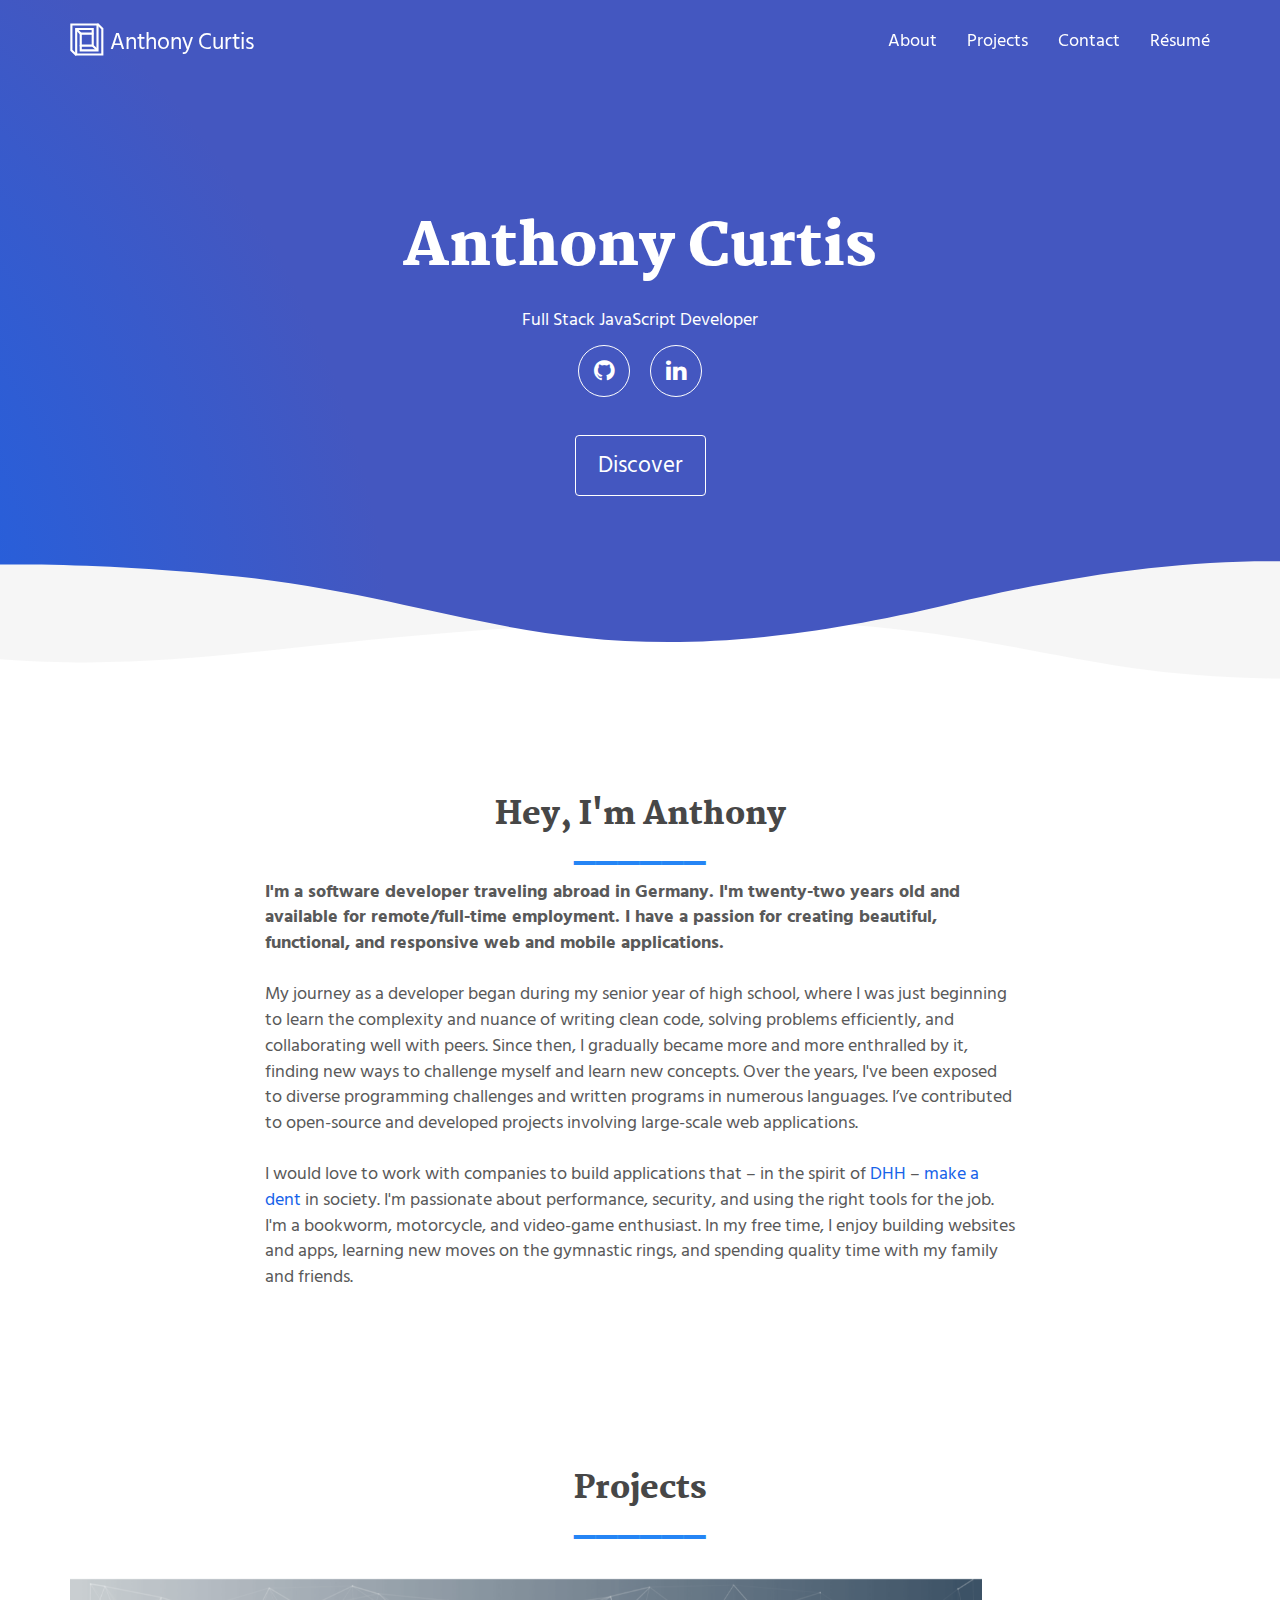
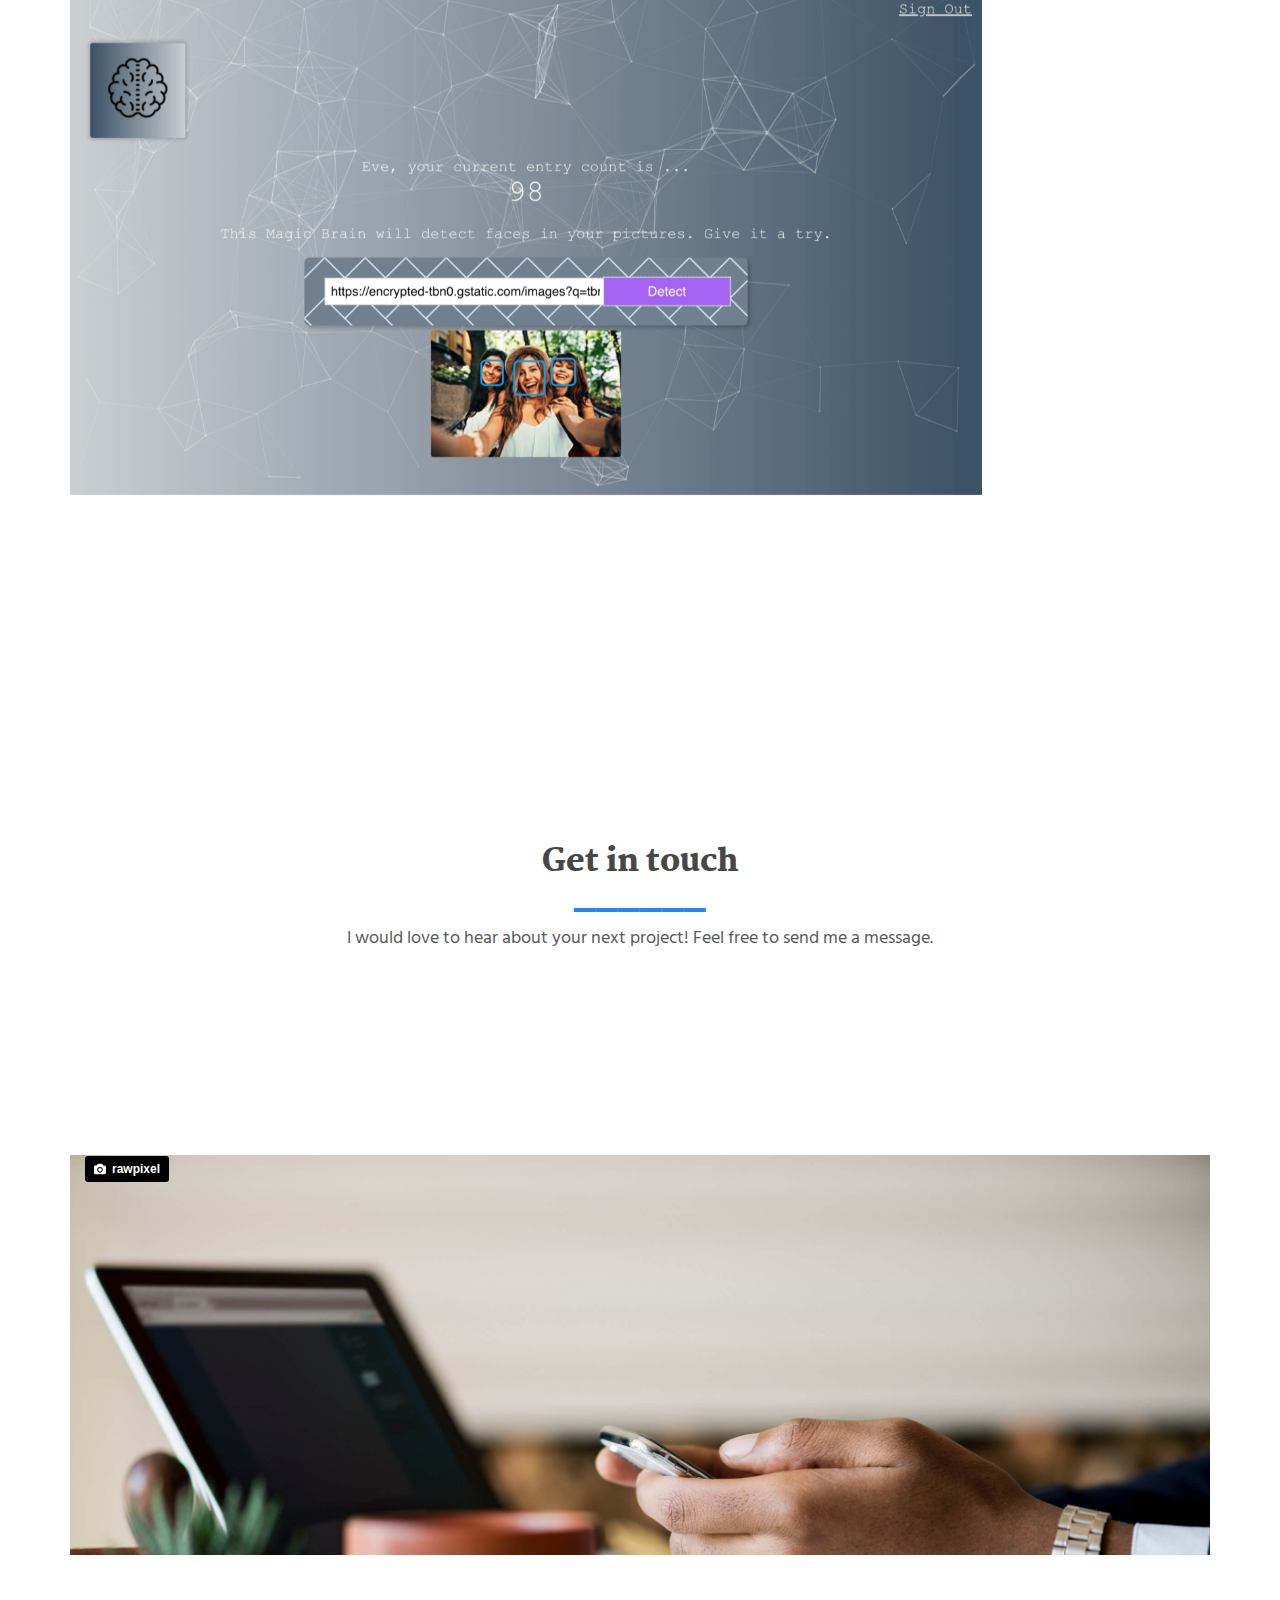
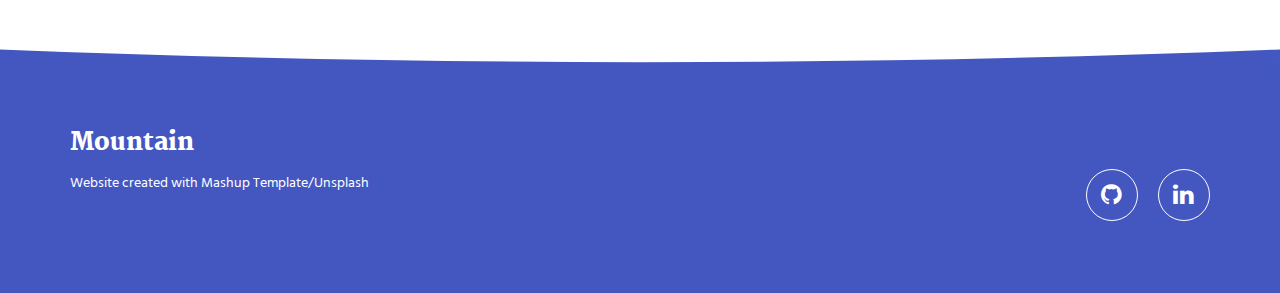
==== index.html @ cf957db0 "feat: Make <a> more accessible" ====
<!DOCTYPE html>
<html lang="en">

<head>
  <meta charset="UTF-8">
  <meta content="IE=edge" http-equiv="X-UA-Compatible">
  <meta content="width=device-width,initial-scale=1" name="viewport">
  <meta name="description" content="Awesome web applications by Anthony Curtis, a Full Stack Javascript Developer based in Los Angeles, California.">
  <meta name="keywords" content="Software,Engineer,Los,Angeles,LA,California, CA,Anthony,Curtis,Node,JavaScript,React,Redux,Full,Stack,Web,Design,App,Developer,Engineering,Designer,Application,Apps,Media,Creative,
	Social,Programming,Programmer,HTML5,CSS3">
  <meta name="author" content="Anthony Curtis">
  <meta name="google" content="notranslate" />

  <!-- Disable tap highlight on IE -->
  <meta name="msapplication-tap-highlight" content="no">
  
  
  <link rel="apple-touch-icon" sizes="180x180" href="./assets/apple-icon-180x180.png">
  <link href="./assets/favicon.ico" rel="icon">
  <title>Anthony Curtis | Full Stack JavaScript Developer</title>
  <link href="./main.css" rel="stylesheet"></head>
  <script src="./smooth-scroll.polyfills.min.js"></script>

<body> <!-- Add your content of header -->
<header>
  <nav class="navbar navbar-default active">
    <div class="container">
      <div class="navbar-header">
        <button type="button" class="navbar-toggle collapsed" data-toggle="collapse" data-target="#navbar-collapse" aria-expanded="false">
          <span class="sr-only">Toggle navigation</span>
          <span class="icon-bar"></span>
          <span class="icon-bar"></span>
          <span class="icon-bar"></span>
        </button>
        <a class="navbar-brand" data-scroll href="#home" title="Navbar icon takes you to the home / beginning of website">
          <img src="./assets/images/mashup-icon.svg" class="navbar-logo-img" alt="">
          Anthony Curtis
        </a>
      </div>

      <div class="collapse navbar-collapse" id="navbar-collapse">
        <ul class="nav navbar-nav navbar-right">
          <li><a data-scroll href="#about" title="This About list-item will take you to the About section">About</a></li>
          <li><a data-scroll href="#projects" title="This Projects list-item will take you to the Projects section">Projects</a></li>
          <li><a data-scroll href="#contact" title="This Contact list-item will take you to the Contact section">Contact</a></li>
          <li><a href="./resume.pdf" download>Résumé</a></li>
        </ul>
      </div> 
    </div>
  </nav>
</header>

<!-- Add your site or app content here -->
  <div class="hero-full-container background-image-container white-text-container" id="home">
    <div class="container">
      <div class="row">
        <div class="col-xs-12">
          <h1>Anthony Curtis</h1>
          <p>Full Stack JavaScript Developer</p>
          <p class="text-center">
            <a href="https://github.com/tonydc1997" target="_blank"
            rel="noreferrer" class="social-round-icon white-round-icon fa-icon"
            style="margin-right: 1.6rem"
            aria-label="Welcome to tonydc1997's github profile">
              <i class="fa fa-github"></i>
            </a>
            <a href="https://www.linkedin.com/in/anthony-curtis-js-developer" target="_blank" rel="noreferrer" class="social-round-icon white-round-icon fa-icon" aria-label="Welcome to Anthony Curtis's linkedIn profile">
              <i class="fa fa-linkedin"></i>
            </a>
          </p>
      
          <br>
          <a data-scroll href="#about" class="btn btn-default btn-lg" title="Discover who this Anthony Curtis guy is suppose to be">Discover</a>
        </div>
      </div>
    </div>
  </div>

  <div class="section-container" id="about">
    <div class="container">
      <div class="row">
        <div class="col-xs-12 col-md-8 col-md-offset-2">
          <div class="text-center">
            <h2 style="margin-top:5rem">Hey, I'm Anthony</h2>
            <p class="text-left"><strong>I'm a software developer traveling abroad in Germany. I'm twenty-two years old and available for remote/full-time employment. I have a passion for creating beautiful, functional, and responsive web and mobile applications.</strong>
            <br>
            <br>
            My journey as a developer began during my senior year of high school, where I was just beginning to learn the complexity and nuance of writing clean code, solving problems efficiently, and collaborating well with peers. Since then, I gradually became more and more enthralled by it, finding new ways to challenge myself and learn new concepts. Over the years, I've been exposed to diverse programming challenges and written programs in numerous languages. I’ve contributed to open-source and developed projects involving large-scale web applications.
            <br>
            <br>
            <!-- I've always been drawn to the overlap between design and development; an infusion of beauty and functionality. 
            <br>
            <br>
             \\ Simplicity is superior. I'm a process and efficiency nerd that loves improving my development workflow with new technologies and tools. I love working with user interfaces and front-end applications, but enjoy full-stack development as well. I strongly support social coding and open-source software. \\ 
             <br>
             <br> -->
            I would love to work with companies to build applications that – in the spirit of <a href="http://david.heinemeierhansson.com/" target="_blank" rel="noreferrer">DHH</a> – <a href="https://signalvnoise.com/posts/3972-reconsider" target="_blank" rel="noreferrer">make a dent</a> in society. I'm passionate about performance, security, and using the right tools for the job. I'm a bookworm, motorcycle, and video-game enthusiast. In my free time, I enjoy building websites and apps, learning new moves on the gymnastic rings, and spending quality time with my family and friends.</p>
          </div>
       </div>
      </div>
    </div>
  </div>

  <div class="section-container" id="projects">
    <div class="container">
      <div class="row">      
        <div class="col-xs-12">
          <div class="text-center">
            <h2 style="margin-top:5rem">Projects</h2>
            <br>
          </div>
          <div id="carousel-example-generic" class="carousel carousel-fade slide" data-ride="carousel">
            <div class="carousel-inner" role="listbox">
              <div class="item active">
                <a href="https://app-smartbrain.herokuapp.com/" target="_blank" rel="noreferrer">
                  <img 
                    class="img-responsive"
                    sizes="(max-width: 1349px) 100vw, 1349px"
                    srcset="
                    ./assets/images/SmartBrain--480w.png 480w,
                    ./assets/images/SmartBrain--761w.png 761w,
                    ./assets/images/SmartBrain--984w.png 984w,
                    ./assets/images/SmartBrain--1173w.png 1173w,
                    ./assets/images/SmartBrain--1349w.png 1349w"
                    src="./assets/images/SmartBrain.png" alt="First slide">
                </a>
                <div class="carousel-caption card-shadow reveal">
                  
                  <h3>SmartBrain App</h3>
                  <a class="left carousel-control" href="#carousel-example-generic" role="button" data-slide="prev">
                    <i class="fa fa-chevron-left" aria-hidden="true"></i>
                    <span class="sr-only">Previous</span>
                  </a>
                  <a class="right carousel-control" href="#carousel-example-generic" role="button" data-slide="next">
                    <i class="fa fa-chevron-right" aria-hidden="true"></i>
                    <span class="sr-only">Next</span>
                  </a>
                  <p>
                    Responsive full-stack React app featuring Clarifai's machine-learning API to detect faces within an image. It incorporates an encrypted Postgres database on a RESTful express server, along with a Redis database and JSON Web Tokens (JWT) for session management and caching; allowing users, among other things, to create and customize their profiles to their whim. Finally, AWS Lambda is utilized to cater to the UI/UX with a ranking system for each image submitted.
                  </p>
                  <a href="https://app-smartbrain.herokuapp.com/" target="_blank" rel="noreferrer" class="btn btn-primary" title="Discover SmartBrain">
                    Discover
                  </a>
                </div>
              </div>

              <div class="item">
                <a href="https://tonydc1997.github.io/RoboFriends/" target="_blank" rel="noreferrer">
                  <img class="img-responsive" src="./assets/images/Robofriends.png" alt="First slide">
                </a>
                <div class="carousel-caption card-shadow reveal">

                  <h3>RoboFriends App</h3>
                    <a class="left carousel-control" href="#carousel-example-generic" role="button" data-slide="prev">
                      <i class="fa fa-chevron-left" aria-hidden="true"></i>
                      <span class="sr-only">Previous</span>
                    </a>
                    <a class="right carousel-control" href="#carousel-example-generic" role="button" data-slide="next">
                      <i class="fa fa-chevron-right" aria-hidden="true"></i>
                      <span class="sr-only">Next</span>
                    </a>
                  <p>
                    A snappy Progressive Web App (PWA) featuring an active-search function (similar to Facebook's) that filters through the list of robofriends according to the name that you type. Redux allows for potential scalability and CircleCI is utilized to streamline the Continuous Integration/Continous Delivery (CI/CD) process only when the app passes all of its tests. 
                  </p>
                  <a href="https://tonydc1997.github.io/RoboFriends/" target="_blank" rel="noreferrer" class="btn btn-primary" title="Discover RoboFriends">
                    Discover
                  </a>
                </div>
              </div>

              <div class="item">
                <a href="https://zero-to-mastery.github.io/resources/" target="_blank" rel="noreferrer">
                  <img class="img-responsive" src="./assets/images/Zero to Mastery | Resources.png" alt="First slide">
                </a>
                <div class="carousel-caption card-shadow reveal">

                  <h3>Resources | Open-Source</h3>
                    <a class="left carousel-control" href="#carousel-example-generic" role="button" data-slide="prev">
                      <i class="fa fa-chevron-left" aria-hidden="true"></i>
                      <span class="sr-only">Previous</span>
                    </a>
                    <a class="right carousel-control" href="#carousel-example-generic" role="button" data-slide="next">
                      <i class="fa fa-chevron-right" aria-hidden="true"></i>
                      <span class="sr-only">Next</span>
                    </a>
                  <p>
                    Zero to Mastery | Resources is an open-source repository containing some excellent resources for developers from all walks of life, catering to all levels of experience. I've contributed several resources to the following sections: Javascript, Web Development, Web Design, and General Resources. I've also made sure that the appropriate links for all the sections are routed properly, styles made consistent with overall theme and color palette, and improved UI/UX by augmenting user-interactive elements to be more responsive.
                  </p>
                  <a href="https://zero-to-mastery.github.io/resources/" target="_blank" rel="noreferrer" class="btn btn-primary" title="Discover Zero to Mastery | Resources">
                    Discover
                  </a>
                </div>
              </div>

            </div>  
          </div>
        </div>
      </div>  
    </div>
  </div>

  <div class="section-container contact-container" id="contact">
    <div class="container">
      <div class="row">
        <div class="col-xs-12 col-md-12">
          <div class="section-container-spacer">
            <h2 class="text-center" style="margin-top: 5rem">Get in touch</h2>
            <p class="text-center">I would love to hear about your next project! Feel free to send me a message.</p>
          </div>
          <div class="card-container">
            <div class="card card-shadow col-xs-10 col-xs-offset-1 col-md-8 col-md-offset-2 reveal">
              <form action="mailto:tonydc1997@gmail.com" method="post" enctype="text/plain" class="reveal-content">
                <div class="row">
                  <div class="col-md-7">
                    <div class="form-group">
                      <input type="email" aria-label="Email" class="form-control" id="email" placeholder="Email">
                    </div>
                    <div class="form-group">
                      <input type="text" aria-label="Subject" class="form-control" id="subject" placeholder="Subject">
                    </div>
                    <div class="form-group">
                      <textarea class="form-control" rows="3" aria-label="Message" placeholder="Enter your message"></textarea>
                    </div>
                    <button type="submit" class="btn btn-primary">
                      Send message
                    </button>
                  </div>
                  <div class="col-md-5">
                    <ul class="list-unstyled address-container">
                      <li style="color: #595959">
                        <span class="fa-icon">
                          <i class="fa fa-phone" aria-hidden="true"></i>
                        </span>
                        <a href="tel:+49 171 9388192">
                          +49 171 9388192
                        </a>
                      </li>
                      <li>
                        <span class="fa-icon">
                          <i class="fa fa-envelope" aria-hidden="true"></i>
                        </span>
                        <a href="mailto:tonydc1997@gmail.com">
                          tonydc1997@gmail.com
                        </a> 
                      </li>
                    </ul>
                  </div>
                </div>
              </form>
            </div>
            <div class="card-image col-xs-12" style="background-image: url('./assets/images/contact-01.jpg')">
              <!-- Credit badge for rawpixel -->
              <a style="background-color:black;color:white;text-decoration:none;padding:4px 6px;font-family:-apple-system, BlinkMacSystemFont, &quot;San Francisco&quot;, &quot;Helvetica Neue&quot;, Helvetica, Ubuntu, Roboto, Noto, &quot;Segoe UI&quot;, Arial, sans-serif;font-size:12px;font-weight:bold;line-height:1.2;display:inline-block;border-radius:3px" href="https://unsplash.com/@rawpixel?utm_medium=referral&amp;utm_campaign=photographer-credit&amp;utm_content=creditBadge" target="_blank" rel="noopener noreferrer" title="Download free do whatever you want high-resolution photos from rawpixel"><span style="display:inline-block;padding:2px 3px"><svg xmlns="http://www.w3.org/2000/svg" style="height:12px;width:auto;position:relative;vertical-align:middle;top:-1px;fill:white" viewBox="0 0 32 32"><title>unsplash-logo</title><path d="M20.8 18.1c0 2.7-2.2 4.8-4.8 4.8s-4.8-2.1-4.8-4.8c0-2.7 2.2-4.8 4.8-4.8 2.7.1 4.8 2.2 4.8 4.8zm11.2-7.4v14.9c0 2.3-1.9 4.3-4.3 4.3h-23.4c-2.4 0-4.3-1.9-4.3-4.3v-15c0-2.3 1.9-4.3 4.3-4.3h3.7l.8-2.3c.4-1.1 1.7-2 2.9-2h8.6c1.2 0 2.5.9 2.9 2l.8 2.4h3.7c2.4 0 4.3 1.9 4.3 4.3zm-8.6 7.5c0-4.1-3.3-7.5-7.5-7.5-4.1 0-7.5 3.4-7.5 7.5s3.3 7.5 7.5 7.5c4.2-.1 7.5-3.4 7.5-7.5z"></path></svg></span><span style="display:inline-block;padding:2px 3px">rawpixel</span></a>
            </div>
          </div>
        </div>  
      </div>
    </div>
  </div>

<script>
  document.addEventListener("DOMContentLoaded", function (event) {
    navbarFixedTopAnimation();
  });
</script>

<footer class="footer-container white-text-container">
  <div class="container">
    <div class="row">

     
      <div class="col-xs-12">
        <h3>Mountain</h3>

        <div class="row">
          <div class="col-xs-12 col-sm-7">
            <p><small>Website created with <a href="http://www.mashup-template.com/" target="_blank" rel="noreferrer" title="Create website with free html template">Mashup Template</a>/<a href="https://www.unsplash.com/" target="_blank" rel="noreferrer" title="Beautiful Free Images">Unsplash</a></small>
            </p>
          </div>
          <div class="col-xs-12 col-sm-5">
            <p class="text-right">
              <a href="https://github.com/tonydc1997" target="_blank" rel="noreferrer" class="social-round-icon white-round-icon fa-icon"
              style="margin-right: 1.6rem"
              aria-label="Welcome to tonydc1997's github profile">
                <i class="fa fa-github"></i>
              </a>
              <a href="https://www.linkedin.com/in/anthony-curtis-js-developer" target="_blank" rel="noreferrer" class="social-round-icon white-round-icon fa-icon" aria-label="Welcome to Anthony Curtis's linkedIn profile">
                <i class="fa fa-linkedin"></i>
              </a>
            </p>
          </div>
        </div>
        
        
      </div>
    </div>
  </div>
</footer>

<script>
  document.addEventListener("DOMContentLoaded", function (event) {
    navActivePage();
    scrollRevelation('.reveal');
  });
</script>
<script>
	var scroll = new SmoothScroll('[data-scroll]', {
    speed: 800,
    speedAsDuration: false,
    easing: 'easeInOutQuad',
  });
</script>

<!-- Google Analytics: change UA-XXXXX-X to be your site's ID 

<script>
  (function (i, s, o, g, r, a, m) {
    i['GoogleAnalyticsObject'] = r; i[r] = i[r] || function () {
      (i[r].q = i[r].q || []).push(arguments)
    }, i[r].l = 1 * new Date(); a = s.createElement(o),
      m = s.getElementsByTagName(o)[0]; a.async = 1; a.src = g; m.parentNode.insertBefore(a, m)
  })(window, document, 'script', '//www.google-analytics.com/analytics.js', 'ga');
  ga('create', 'UA-XXXXX-X', 'auto');
  ga('send', 'pageview');
</script>

--> <script type="text/javascript" src="./main.js"></script></body>

</html>
---- main.css ----
@import url(https://fonts.googleapis.com/css?family=Hind+Siliguri:300,600|Martel:400,900);
@import url(https://maxcdn.bootstrapcdn.com/font-awesome/4.7.0/css/font-awesome.min.css);

hr,
img {
    border: 0
}

body,
figure {
    margin: 0
}

.btn,
.img-thumbnail {
    -webkit-transition: all .2s ease-in-out;
    -o-transition: all .2s ease-in-out
}

.btn-group>.btn-group,
.btn-toolbar .btn,
.btn-toolbar .btn-group,
.btn-toolbar .input-group,
.col-xs-1,
.col-xs-10,
.col-xs-11,
.col-xs-12,
.col-xs-2,
.col-xs-3,
.col-xs-4,
.col-xs-5,
.col-xs-6,
.col-xs-7,
.col-xs-8,
.col-xs-9,
.dropdown-menu {
    float: left
}

.img-responsive,
.img-thumbnail,
.table,
label {
    max-width: 100%
}

.navbar-fixed-bottom .navbar-collapse,
.navbar-fixed-top .navbar-collapse,
.pre-scrollable {
    max-height: 340px
}

.form-control-feedback,
.zoom-overlay,
a.btn.disabled,
fieldset[disabled] a.btn {
    pointer-events: none
}

html {
    font-family: sans-serif;
    -ms-text-size-adjust: 100%;
    -webkit-text-size-adjust: 100%
}

article,
aside,
details,
figcaption,
figure,
footer,
header,
hgroup,
main,
menu,
nav,
section,
summary {
    display: block
}

audio,
canvas,
progress,
video {
    display: inline-block;
    vertical-align: baseline
}

audio:not([controls]) {
    display: none;
    height: 0
}

[hidden],
template {
    display: none
}

a {
    background-color: transparent
}

a:active,
a:hover {
    outline: 0
}

b,
optgroup,
strong {
    font-weight: 700
}

dfn {
    font-style: italic
}

h1 {
    margin: .67em 0
}

mark {
    background: #ff0;
    color: #000
}

sub,
sup {
    font-size: 75%;
    line-height: 0;
    position: relative;
    vertical-align: baseline
}

sup {
    top: -.5em
}

sub {
    bottom: -.25em
}

img {
    vertical-align: middle
}

svg:not(:root) {
    overflow: hidden
}

hr {
    box-sizing: content-box;
    height: 0
}

pre,
textarea {
    overflow: auto
}

code,
kbd,
pre,
samp {
    font-size: 1em
}

button,
input,
optgroup,
select,
textarea {
    color: inherit;
    font: inherit;
    margin: 0
}

button {
    overflow: visible
}

button,
select {
    text-transform: none
}

button,
html input[type=button],
input[type=reset],
input[type=submit] {
    -webkit-appearance: button;
    cursor: pointer
}

button[disabled],
html input[disabled] {
    cursor: default
}

button::-moz-focus-inner,
input::-moz-focus-inner {
    border: 0;
    padding: 0
}

input[type=checkbox],
input[type=radio] {
    box-sizing: border-box;
    padding: 0
}

input[type=number]::-webkit-inner-spin-button,
input[type=number]::-webkit-outer-spin-button {
    height: auto
}

input[type=search]::-webkit-search-cancel-button,
input[type=search]::-webkit-search-decoration {
    -webkit-appearance: none
}

table {
    border-collapse: collapse;
    border-spacing: 0
}

td,
th {
    padding: 0
}

@media print {

    blockquote,
    img,
    pre,
    tr {
        page-break-inside: avoid
    }

    *,
    :after,
    :before {
        background: 0 0 !important;
        color: #000 !important;
        box-shadow: none !important;
        text-shadow: none !important
    }

    a,
    a:visited {
        text-decoration: underline
    }

    a[href]:after {
        content: " ("attr(href) ")"
    }

    abbr[title]:after {
        content: " ("attr(title) ")"
    }

    a[href^="#"]:after,
    a[href^="javascript:"]:after {
        content: ""
    }

    blockquote,
    pre {
        border: 1px solid #999
    }

    thead {
        display: table-header-group
    }

    img {
        max-width: 100% !important
    }

    h2,
    h3,
    p {
        orphans: 3;
        widows: 3
    }

    h2,
    h3 {
        page-break-after: avoid
    }

    .navbar {
        display: none
    }

    .btn>.caret,
    .dropup>.btn>.caret {
        border-top-color: #000 !important
    }

    .label {
        border: 1px solid #000
    }

    .table {
        border-collapse: collapse !important
    }

    .table td,
    .table th {
        background-color: #fff !important
    }

    .table-bordered td,
    .table-bordered th {
        border: 1px solid #ddd !important
    }
}

.btn,
.btn-danger.active,
.btn-danger:active,
.btn-default.active,
.btn-default:active,
.btn-info.active,
.btn-info:active,
.btn-primary.active,
.btn-primary:active,
.btn-warning.active,
.btn-warning:active,
.btn.active,
.btn:active,
.dropdown-menu>.disabled>a:focus,
.dropdown-menu>.disabled>a:hover,
.form-control,
.navbar-toggle,
.open>.btn-danger.dropdown-toggle,
.open>.btn-default.dropdown-toggle,
.open>.btn-info.dropdown-toggle,
.open>.btn-primary.dropdown-toggle,
.open>.btn-warning.dropdown-toggle {
    background-image: none
}

.img-thumbnail,
body {
    background-color: #fff
}

*,
:after,
:before {
    -webkit-box-sizing: border-box;
    -moz-box-sizing: border-box;
    box-sizing: border-box
}

html {
    font-size: 10px;
    -webkit-tap-highlight-color: transparent
}

body {
    font-family: Hind Siliguri, Helvetica, Arial, sans-serif;
    font-size: 18px;
    line-height: 1.42857;
    color: #838383
}

button,
input,
select,
textarea {
    font-family: inherit;
    font-size: inherit;
    line-height: inherit
}

a {
    color: #1763e9;
    text-decoration: none
}

a:focus,
a:hover {
    color: #1045a4;
    text-decoration: underline
}

a:focus {
    outline: -webkit-focus-ring-color auto 5px;
    outline-offset: -2px
}

.img-responsive {
    display: block;
    height: auto
}

.img-rounded {
    border-radius: 4px
}

.img-thumbnail {
    padding: 4px;
    line-height: 1.42857;
    border: 1px solid #ddd;
    border-radius: 2px;
    transition: all .2s ease-in-out;
    display: inline-block;
    height: auto
}

.img-circle {
    border-radius: 50%
}

hr {
    margin-top: 25px;
    margin-bottom: 25px;
    border-top: 1px solid #eee
}

.sr-only {
    position: absolute;
    width: 1px;
    height: 1px;
    margin: -1px;
    padding: 0;
    overflow: hidden;
    clip: rect(0, 0, 0, 0);
    border: 0
}

.sr-only-focusable:active,
.sr-only-focusable:focus {
    position: static;
    width: auto;
    height: auto;
    margin: 0;
    overflow: visible;
    clip: auto
}

[role=button] {
    cursor: pointer
}

.h1,
.h2,
.h3,
.h4,
.h5,
.h6,
h1,
h2,
h3,
h4,
h5,
h6 {
    font-family: Martel, Times New Roman, Times, serif;
    font-weight: 900;
    line-height: 1.1;
    color: #474747;
}

.h1 .small,
.h1 small,
.h2 .small,
.h2 small,
.h3 .small,
.h3 small,
.h4 .small,
.h4 small,
.h5 .small,
.h5 small,
.h6 .small,
.h6 small,
h1 .small,
h1 small,
h2 .small,
h2 small,
h3 .small,
h3 small,
h4 .small,
h4 small,
h5 .small,
h5 small,
h6 .small,
h6 small {
    font-weight: 400;
    line-height: 1;
    color: #777
}

.h1,
.h2,
.h3,
h1,
h2,
h3 {
    margin-top: 25px;
    margin-bottom: 12.5px
}

.h1 .small,
.h1 small,
.h2 .small,
.h2 small,
.h3 .small,
.h3 small,
h1 .small,
h1 small,
h2 .small,
h2 small,
h3 .small,
h3 small {
    font-size: 65%
}

.h4,
.h5,
.h6,
h4,
h5,
h6 {
    margin-top: 12.5px;
    margin-bottom: 12.5px
}

.h4 .small,
.h4 small,
.h5 .small,
.h5 small,
.h6 .small,
.h6 small,
h4 .small,
h4 small,
h5 .small,
h5 small,
h6 .small,
h6 small {
    font-size: 75%
}

.h1,
h1 {
    font-size: 59px
}

.h2,
h2 {
    font-size: 31px
}

.h3,
h3 {
    font-size: 24px
}

.h4,
.h5,
h4,
h5 {
    font-size: 18px
}

.h6,
h6 {
    font-size: 16px
}

p {
    margin: 0 0 12.5px;
    color: #595959
}

.lead {
    margin-bottom: 25px;
    font-size: 20px;
    font-weight: 300;
    line-height: 1.4
}

dt,
kbd kbd {
    font-weight: 700
}

@media (min-width:768px) {
    .lead {
        font-size: 27px
    }
}

.small,
small {
    font-size: 77%
}

.mark,
mark {
    background-color: #fcf8e3;
    padding: .2em
}

.text-left {
    text-align: left
}

.text-right {
    text-align: right
}

.text-center {
    text-align: center
}

.text-justify {
    text-align: justify
}

.text-nowrap {
    white-space: nowrap
}

.text-lowercase {
    text-transform: lowercase
}

.initialism,
.text-uppercase {
    text-transform: uppercase
}

.text-capitalize {
    text-transform: capitalize
}

.text-muted {
    color: #777
}

.text-primary {
    color: #1763e9
}

a.text-primary:focus,
a.text-primary:hover {
    color: #124fbb
}

.text-success {
    color: #fff
}

a.text-success:focus,
a.text-success:hover {
    color: #e6e6e6
}

.text-info {
    color: #31708f
}

a.text-info:focus,
a.text-info:hover {
    color: #245269
}

.text-warning {
    color: #8a6d3b
}

a.text-warning:focus,
a.text-warning:hover {
    color: #66512c
}

.text-danger {
    color: #fff
}

a.text-danger:focus,
a.text-danger:hover {
    color: #e6e6e6
}

.bg-primary {
    color: #fff;
    background-color: #1763e9
}

a.bg-primary:focus,
a.bg-primary:hover {
    background-color: #124fbb
}

.bg-success {
    background-color: #08005f
}

a.bg-success:focus,
a.bg-success:hover {
    background-color: #04002c
}

.bg-info {
    background-color: #d9edf7
}

a.bg-info:focus,
a.bg-info:hover {
    background-color: #afd9ee
}

.bg-warning {
    background-color: #fcf8e3
}

a.bg-warning:focus,
a.bg-warning:hover {
    background-color: #f7ecb5
}

.bg-danger {
    background-color: #ca044b
}

a.bg-danger:focus,
a.bg-danger:hover {
    background-color: #980338
}

pre code,
table {
    background-color: transparent
}

.page-header {
    padding-bottom: 11.5px;
    margin: 50px 0 25px;
    border-bottom: 1px solid #eee
}

dl,
ol,
ul {
    margin-top: 0
}

blockquote ol:last-child,
blockquote p:last-child,
blockquote ul:last-child,
ol ol,
ol ul,
ul ol,
ul ul {
    margin-bottom: 0
}

address,
dl {
    margin-bottom: 25px
}

ol,
ul {
    margin-bottom: 12.5px
}

.list-inline,
.list-unstyled {
    padding-left: 0;
    list-style: none
}

.list-inline {
    margin-left: -5px
}

.list-inline>li {
    display: inline-block;
    padding-left: 5px;
    padding-right: 5px
}

dd,
dt {
    line-height: 1.42857
}

dd {
    margin-left: 0
}

.dl-horizontal dd:after,
.dl-horizontal dd:before {
    content: " ";
    display: table
}

.dl-horizontal dd:after {
    clear: both
}

@media (min-width:768px) {
    .dl-horizontal dt {
        float: left;
        width: 160px;
        clear: left;
        text-align: right;
        overflow: hidden;
        text-overflow: ellipsis;
        white-space: nowrap
    }

    .dl-horizontal dd {
        margin-left: 180px
    }

    .container {
        width: 750px
    }
}

.btn-group-vertical>.btn-group:after,
.clearfix:after,
.container-fluid:after,
.container:after,
.dropdown-menu>li>a,
.form-horizontal .form-group:after,
.nav:after,
.navbar-collapse:after,
.navbar-header:after,
.navbar:after,
.row:after {
    clear: both
}

abbr[data-original-title],
abbr[title] {
    cursor: help;
    border-bottom: 1px dotted #777
}

.initialism {
    font-size: 90%
}

blockquote {
    padding: 12.5px 25px;
    margin: 0 0 25px;
    font-size: 22.5px;
    border-left: 5px solid #eee
}

blockquote .small,
blockquote footer,
blockquote small {
    display: block;
    font-size: 80%;
    line-height: 1.42857;
    color: #777
}

legend,
pre {
    color: #333
}

blockquote .small:before,
blockquote footer:before,
blockquote small:before {
    content: "\2014 \A0"
}

.blockquote-reverse,
blockquote.pull-right {
    padding-right: 15px;
    padding-left: 0;
    border-right: 5px solid #eee;
    border-left: 0;
    text-align: right
}

.blockquote-reverse .small:before,
.blockquote-reverse footer:before,
.blockquote-reverse small:before,
blockquote.pull-right .small:before,
blockquote.pull-right footer:before,
blockquote.pull-right small:before {
    content: ""
}

.blockquote-reverse .small:after,
.blockquote-reverse footer:after,
.blockquote-reverse small:after,
blockquote.pull-right .small:after,
blockquote.pull-right footer:after,
blockquote.pull-right small:after {
    content: "\A0 \2014"
}

address {
    font-style: normal;
    line-height: 1.42857
}

code,
kbd,
pre,
samp {
    font-family: Menlo, Monaco, Consolas, Courier New, monospace
}

code {
    color: #c7254e;
    background-color: #f9f2f4
}

code,
kbd {
    padding: 2px 4px;
    font-size: 90%;
    border-radius: 2px
}

kbd {
    color: #fff;
    background-color: #333;
    box-shadow: inset 0 -1px 0 rgba(0, 0, 0, .25)
}

kbd kbd {
    padding: 0;
    font-size: 100%;
    box-shadow: none
}

pre {
    display: block;
    padding: 12px;
    margin: 0 0 12.5px;
    font-size: 17px;
    line-height: 1.42857;
    word-break: break-all;
    word-wrap: break-word;
    background-color: #f5f5f5;
    border: 1px solid #ccc;
    border-radius: 2px
}

.container-fluid:after,
.container-fluid:before,
.container:after,
.container:before,
.row:after,
.row:before {
    display: table;
    content: " "
}

.container,
.container-fluid {
    margin-right: auto;
    margin-left: auto
}

pre code {
    padding: 0;
    font-size: inherit;
    color: inherit;
    white-space: pre-wrap;
    border-radius: 0
}

.container,
.container-fluid {
    padding-left: 15px;
    padding-right: 15px
}

.pre-scrollable {
    overflow-y: scroll
}

@media (min-width:992px) {
    .container {
        width: 970px
    }
}

@media (min-width:1200px) {
    .container {
        width: 1170px
    }
}

.row {
    margin-left: -15px;
    margin-right: -15px
}

.col-lg-1,
.col-lg-10,
.col-lg-11,
.col-lg-12,
.col-lg-2,
.col-lg-3,
.col-lg-4,
.col-lg-5,
.col-lg-6,
.col-lg-7,
.col-lg-8,
.col-lg-9,
.col-md-1,
.col-md-10,
.col-md-11,
.col-md-12,
.col-md-2,
.col-md-3,
.col-md-4,
.col-md-5,
.col-md-6,
.col-md-7,
.col-md-8,
.col-md-9,
.col-sm-1,
.col-sm-10,
.col-sm-11,
.col-sm-12,
.col-sm-2,
.col-sm-3,
.col-sm-4,
.col-sm-5,
.col-sm-6,
.col-sm-7,
.col-sm-8,
.col-sm-9,
.col-xs-1,
.col-xs-10,
.col-xs-11,
.col-xs-12,
.col-xs-2,
.col-xs-3,
.col-xs-4,
.col-xs-5,
.col-xs-6,
.col-xs-7,
.col-xs-8,
.col-xs-9 {
    position: relative;
    min-height: 1px;
    padding-left: 15px;
    padding-right: 15px
}

.col-xs-1 {
    width: 8.33333%
}

.col-xs-2 {
    width: 16.66667%
}

.col-xs-3 {
    width: 25%
}

.col-xs-4 {
    width: 33.33333%
}

.col-xs-5 {
    width: 41.66667%
}

.col-xs-6 {
    width: 50%
}

.col-xs-7 {
    width: 58.33333%
}

.col-xs-8 {
    width: 66.66667%
}

.col-xs-9 {
    width: 75%
}

.col-xs-10 {
    width: 83.33333%
}

.col-xs-11 {
    width: 91.66667%
}

.col-xs-12 {
    width: 100%
}

.col-xs-pull-0 {
    right: auto
}

.col-xs-pull-1 {
    right: 8.33333%
}

.col-xs-pull-2 {
    right: 16.66667%
}

.col-xs-pull-3 {
    right: 25%
}

.col-xs-pull-4 {
    right: 33.33333%
}

.col-xs-pull-5 {
    right: 41.66667%
}

.col-xs-pull-6 {
    right: 50%
}

.col-xs-pull-7 {
    right: 58.33333%
}

.col-xs-pull-8 {
    right: 66.66667%
}

.col-xs-pull-9 {
    right: 75%
}

.col-xs-pull-10 {
    right: 83.33333%
}

.col-xs-pull-11 {
    right: 91.66667%
}

.col-xs-pull-12 {
    right: 100%
}

.col-xs-push-0 {
    left: auto
}

.col-xs-push-1 {
    left: 8.33333%
}

.col-xs-push-2 {
    left: 16.66667%
}

.col-xs-push-3 {
    left: 25%
}

.col-xs-push-4 {
    left: 33.33333%
}

.col-xs-push-5 {
    left: 41.66667%
}

.col-xs-push-6 {
    left: 50%
}

.col-xs-push-7 {
    left: 58.33333%
}

.col-xs-push-8 {
    left: 66.66667%
}

.col-xs-push-9 {
    left: 75%
}

.col-xs-push-10 {
    left: 83.33333%
}

.col-xs-push-11 {
    left: 91.66667%
}

.col-xs-push-12 {
    left: 100%
}

.col-xs-offset-0 {
    margin-left: 0
}

.col-xs-offset-1 {
    margin-left: 8.33333%
}

.col-xs-offset-2 {
    margin-left: 16.66667%
}

.col-xs-offset-3 {
    margin-left: 25%
}

.col-xs-offset-4 {
    margin-left: 33.33333%
}

.col-xs-offset-5 {
    margin-left: 41.66667%
}

.col-xs-offset-6 {
    margin-left: 50%
}

.col-xs-offset-7 {
    margin-left: 58.33333%
}

.col-xs-offset-8 {
    margin-left: 66.66667%
}

.col-xs-offset-9 {
    margin-left: 75%
}

.col-xs-offset-10 {
    margin-left: 83.33333%
}

.col-xs-offset-11 {
    margin-left: 91.66667%
}

.col-xs-offset-12 {
    margin-left: 100%
}

@media (min-width:768px) {

    .col-sm-1,
    .col-sm-10,
    .col-sm-11,
    .col-sm-12,
    .col-sm-2,
    .col-sm-3,
    .col-sm-4,
    .col-sm-5,
    .col-sm-6,
    .col-sm-7,
    .col-sm-8,
    .col-sm-9 {
        float: left
    }

    .col-sm-1 {
        width: 8.33333%
    }

    .col-sm-2 {
        width: 16.66667%
    }

    .col-sm-3 {
        width: 25%
    }

    .col-sm-4 {
        width: 33.33333%
    }

    .col-sm-5 {
        width: 41.66667%
    }

    .col-sm-6 {
        width: 50%
    }

    .col-sm-7 {
        width: 58.33333%
    }

    .col-sm-8 {
        width: 66.66667%
    }

    .col-sm-9 {
        width: 75%
    }

    .col-sm-10 {
        width: 83.33333%
    }

    .col-sm-11 {
        width: 91.66667%
    }

    .col-sm-12 {
        width: 100%
    }

    .col-sm-pull-0 {
        right: auto
    }

    .col-sm-pull-1 {
        right: 8.33333%
    }

    .col-sm-pull-2 {
        right: 16.66667%
    }

    .col-sm-pull-3 {
        right: 25%
    }

    .col-sm-pull-4 {
        right: 33.33333%
    }

    .col-sm-pull-5 {
        right: 41.66667%
    }

    .col-sm-pull-6 {
        right: 50%
    }

    .col-sm-pull-7 {
        right: 58.33333%
    }

    .col-sm-pull-8 {
        right: 66.66667%
    }

    .col-sm-pull-9 {
        right: 75%
    }

    .col-sm-pull-10 {
        right: 83.33333%
    }

    .col-sm-pull-11 {
        right: 91.66667%
    }

    .col-sm-pull-12 {
        right: 100%
    }

    .col-sm-push-0 {
        left: auto
    }

    .col-sm-push-1 {
        left: 8.33333%
    }

    .col-sm-push-2 {
        left: 16.66667%
    }

    .col-sm-push-3 {
        left: 25%
    }

    .col-sm-push-4 {
        left: 33.33333%
    }

    .col-sm-push-5 {
        left: 41.66667%
    }

    .col-sm-push-6 {
        left: 50%
    }

    .col-sm-push-7 {
        left: 58.33333%
    }

    .col-sm-push-8 {
        left: 66.66667%
    }

    .col-sm-push-9 {
        left: 75%
    }

    .col-sm-push-10 {
        left: 83.33333%
    }

    .col-sm-push-11 {
        left: 91.66667%
    }

    .col-sm-push-12 {
        left: 100%
    }

    .col-sm-offset-0 {
        margin-left: 0
    }

    .col-sm-offset-1 {
        margin-left: 8.33333%
    }

    .col-sm-offset-2 {
        margin-left: 16.66667%
    }

    .col-sm-offset-3 {
        margin-left: 25%
    }

    .col-sm-offset-4 {
        margin-left: 33.33333%
    }

    .col-sm-offset-5 {
        margin-left: 41.66667%
    }

    .col-sm-offset-6 {
        margin-left: 50%
    }

    .col-sm-offset-7 {
        margin-left: 58.33333%
    }

    .col-sm-offset-8 {
        margin-left: 66.66667%
    }

    .col-sm-offset-9 {
        margin-left: 75%
    }

    .col-sm-offset-10 {
        margin-left: 83.33333%
    }

    .col-sm-offset-11 {
        margin-left: 91.66667%
    }

    .col-sm-offset-12 {
        margin-left: 100%
    }
}

@media (min-width:992px) {

    .col-md-1,
    .col-md-10,
    .col-md-11,
    .col-md-12,
    .col-md-2,
    .col-md-3,
    .col-md-4,
    .col-md-5,
    .col-md-6,
    .col-md-7,
    .col-md-8,
    .col-md-9 {
        float: left
    }

    .col-md-1 {
        width: 8.33333%
    }

    .col-md-2 {
        width: 16.66667%
    }

    .col-md-3 {
        width: 25%
    }

    .col-md-4 {
        width: 33.33333%
    }

    .col-md-5 {
        width: 41.66667%
    }

    .col-md-6 {
        width: 50%
    }

    .col-md-7 {
        width: 58.33333%
    }

    .col-md-8 {
        width: 66.66667%
    }

    .col-md-9 {
        width: 75%
    }

    .col-md-10 {
        width: 83.33333%
    }

    .col-md-11 {
        width: 91.66667%
    }

    .col-md-12 {
        width: 100%
    }

    .col-md-pull-0 {
        right: auto
    }

    .col-md-pull-1 {
        right: 8.33333%
    }

    .col-md-pull-2 {
        right: 16.66667%
    }

    .col-md-pull-3 {
        right: 25%
    }

    .col-md-pull-4 {
        right: 33.33333%
    }

    .col-md-pull-5 {
        right: 41.66667%
    }

    .col-md-pull-6 {
        right: 50%
    }

    .col-md-pull-7 {
        right: 58.33333%
    }

    .col-md-pull-8 {
        right: 66.66667%
    }

    .col-md-pull-9 {
        right: 75%
    }

    .col-md-pull-10 {
        right: 83.33333%
    }

    .col-md-pull-11 {
        right: 91.66667%
    }

    .col-md-pull-12 {
        right: 100%
    }

    .col-md-push-0 {
        left: auto
    }

    .col-md-push-1 {
        left: 8.33333%
    }

    .col-md-push-2 {
        left: 16.66667%
    }

    .col-md-push-3 {
        left: 25%
    }

    .col-md-push-4 {
        left: 33.33333%
    }

    .col-md-push-5 {
        left: 41.66667%
    }

    .col-md-push-6 {
        left: 50%
    }

    .col-md-push-7 {
        left: 58.33333%
    }

    .col-md-push-8 {
        left: 66.66667%
    }

    .col-md-push-9 {
        left: 75%
    }

    .col-md-push-10 {
        left: 83.33333%
    }

    .col-md-push-11 {
        left: 91.66667%
    }

    .col-md-push-12 {
        left: 100%
    }

    .col-md-offset-0 {
        margin-left: 0
    }

    .col-md-offset-1 {
        margin-left: 8.33333%
    }

    .col-md-offset-2 {
        margin-left: 16.66667%
    }

    .col-md-offset-3 {
        margin-left: 25%
    }

    .col-md-offset-4 {
        margin-left: 33.33333%
    }

    .col-md-offset-5 {
        margin-left: 41.66667%
    }

    .col-md-offset-6 {
        margin-left: 50%
    }

    .col-md-offset-7 {
        margin-left: 58.33333%
    }

    .col-md-offset-8 {
        margin-left: 66.66667%
    }

    .col-md-offset-9 {
        margin-left: 75%
    }

    .col-md-offset-10 {
        margin-left: 83.33333%
    }

    .col-md-offset-11 {
        margin-left: 91.66667%
    }

    .col-md-offset-12 {
        margin-left: 100%
    }
}

@media (min-width:1200px) {

    .col-lg-1,
    .col-lg-10,
    .col-lg-11,
    .col-lg-12,
    .col-lg-2,
    .col-lg-3,
    .col-lg-4,
    .col-lg-5,
    .col-lg-6,
    .col-lg-7,
    .col-lg-8,
    .col-lg-9 {
        float: left
    }

    .col-lg-1 {
        width: 8.33333%
    }

    .col-lg-2 {
        width: 16.66667%
    }

    .col-lg-3 {
        width: 25%
    }

    .col-lg-4 {
        width: 33.33333%
    }

    .col-lg-5 {
        width: 41.66667%
    }

    .col-lg-6 {
        width: 50%
    }

    .col-lg-7 {
        width: 58.33333%
    }

    .col-lg-8 {
        width: 66.66667%
    }

    .col-lg-9 {
        width: 75%
    }

    .col-lg-10 {
        width: 83.33333%
    }

    .col-lg-11 {
        width: 91.66667%
    }

    .col-lg-12 {
        width: 100%
    }

    .col-lg-pull-0 {
        right: auto
    }

    .col-lg-pull-1 {
        right: 8.33333%
    }

    .col-lg-pull-2 {
        right: 16.66667%
    }

    .col-lg-pull-3 {
        right: 25%
    }

    .col-lg-pull-4 {
        right: 33.33333%
    }

    .col-lg-pull-5 {
        right: 41.66667%
    }

    .col-lg-pull-6 {
        right: 50%
    }

    .col-lg-pull-7 {
        right: 58.33333%
    }

    .col-lg-pull-8 {
        right: 66.66667%
    }

    .col-lg-pull-9 {
        right: 75%
    }

    .col-lg-pull-10 {
        right: 83.33333%
    }

    .col-lg-pull-11 {
        right: 91.66667%
    }

    .col-lg-pull-12 {
        right: 100%
    }

    .col-lg-push-0 {
        left: auto
    }

    .col-lg-push-1 {
        left: 8.33333%
    }

    .col-lg-push-2 {
        left: 16.66667%
    }

    .col-lg-push-3 {
        left: 25%
    }

    .col-lg-push-4 {
        left: 33.33333%
    }

    .col-lg-push-5 {
        left: 41.66667%
    }

    .col-lg-push-6 {
        left: 50%
    }

    .col-lg-push-7 {
        left: 58.33333%
    }

    .col-lg-push-8 {
        left: 66.66667%
    }

    .col-lg-push-9 {
        left: 75%
    }

    .col-lg-push-10 {
        left: 83.33333%
    }

    .col-lg-push-11 {
        left: 91.66667%
    }

    .col-lg-push-12 {
        left: 100%
    }

    .col-lg-offset-0 {
        margin-left: 0
    }

    .col-lg-offset-1 {
        margin-left: 8.33333%
    }

    .col-lg-offset-2 {
        margin-left: 16.66667%
    }

    .col-lg-offset-3 {
        margin-left: 25%
    }

    .col-lg-offset-4 {
        margin-left: 33.33333%
    }

    .col-lg-offset-5 {
        margin-left: 41.66667%
    }

    .col-lg-offset-6 {
        margin-left: 50%
    }

    .col-lg-offset-7 {
        margin-left: 58.33333%
    }

    .col-lg-offset-8 {
        margin-left: 66.66667%
    }

    .col-lg-offset-9 {
        margin-left: 75%
    }

    .col-lg-offset-10 {
        margin-left: 83.33333%
    }

    .col-lg-offset-11 {
        margin-left: 91.66667%
    }

    .col-lg-offset-12 {
        margin-left: 100%
    }
}

caption {
    padding-top: 8px;
    padding-bottom: 8px;
    color: #777
}

caption,
th {
    text-align: left
}

.table {
    width: 100%;
    margin-bottom: 25px
}

.table>tbody>tr>td,
.table>tbody>tr>th,
.table>tfoot>tr>td,
.table>tfoot>tr>th,
.table>thead>tr>td,
.table>thead>tr>th {
    padding: 8px;
    line-height: 1.42857;
    vertical-align: top;
    border-top: 1px solid #ddd
}

.table>thead>tr>th {
    vertical-align: bottom;
    border-bottom: 2px solid #ddd
}

.table>caption+thead>tr:first-child>td,
.table>caption+thead>tr:first-child>th,
.table>colgroup+thead>tr:first-child>td,
.table>colgroup+thead>tr:first-child>th,
.table>thead:first-child>tr:first-child>td,
.table>thead:first-child>tr:first-child>th {
    border-top: 0
}

.table>tbody+tbody {
    border-top: 2px solid #ddd
}

.table .table {
    background-color: #fff
}

.table-condensed>tbody>tr>td,
.table-condensed>tbody>tr>th,
.table-condensed>tfoot>tr>td,
.table-condensed>tfoot>tr>th,
.table-condensed>thead>tr>td,
.table-condensed>thead>tr>th {
    padding: 5px
}

.table-bordered,
.table-bordered>tbody>tr>td,
.table-bordered>tbody>tr>th,
.table-bordered>tfoot>tr>td,
.table-bordered>tfoot>tr>th,
.table-bordered>thead>tr>td,
.table-bordered>thead>tr>th {
    border: 1px solid #ddd
}

.table-bordered>thead>tr>td,
.table-bordered>thead>tr>th {
    border-bottom-width: 2px
}

.table-striped>tbody>tr:nth-of-type(odd) {
    background-color: #f9f9f9
}

.table-hover>tbody>tr:hover,
.table>tbody>tr.active>td,
.table>tbody>tr.active>th,
.table>tbody>tr>td.active,
.table>tbody>tr>th.active,
.table>tfoot>tr.active>td,
.table>tfoot>tr.active>th,
.table>tfoot>tr>td.active,
.table>tfoot>tr>th.active,
.table>thead>tr.active>td,
.table>thead>tr.active>th,
.table>thead>tr>td.active,
.table>thead>tr>th.active {
    background-color: #f5f5f5
}

table col[class*=col-] {
    position: static;
    float: none;
    display: table-column
}

table td[class*=col-],
table th[class*=col-] {
    position: static;
    float: none;
    display: table-cell
}

.table-hover>tbody>tr.active:hover>td,
.table-hover>tbody>tr.active:hover>th,
.table-hover>tbody>tr:hover>.active,
.table-hover>tbody>tr>td.active:hover,
.table-hover>tbody>tr>th.active:hover {
    background-color: #e8e8e8
}

.table>tbody>tr.success>td,
.table>tbody>tr.success>th,
.table>tbody>tr>td.success,
.table>tbody>tr>th.success,
.table>tfoot>tr.success>td,
.table>tfoot>tr.success>th,
.table>tfoot>tr>td.success,
.table>tfoot>tr>th.success,
.table>thead>tr.success>td,
.table>thead>tr.success>th,
.table>thead>tr>td.success,
.table>thead>tr>th.success {
    background-color: #08005f
}

.table-hover>tbody>tr.success:hover>td,
.table-hover>tbody>tr.success:hover>th,
.table-hover>tbody>tr:hover>.success,
.table-hover>tbody>tr>td.success:hover,
.table-hover>tbody>tr>th.success:hover {
    background-color: #060046
}

.table>tbody>tr.info>td,
.table>tbody>tr.info>th,
.table>tbody>tr>td.info,
.table>tbody>tr>th.info,
.table>tfoot>tr.info>td,
.table>tfoot>tr.info>th,
.table>tfoot>tr>td.info,
.table>tfoot>tr>th.info,
.table>thead>tr.info>td,
.table>thead>tr.info>th,
.table>thead>tr>td.info,
.table>thead>tr>th.info {
    background-color: #d9edf7
}

.table-hover>tbody>tr.info:hover>td,
.table-hover>tbody>tr.info:hover>th,
.table-hover>tbody>tr:hover>.info,
.table-hover>tbody>tr>td.info:hover,
.table-hover>tbody>tr>th.info:hover {
    background-color: #c4e3f3
}

.table>tbody>tr.warning>td,
.table>tbody>tr.warning>th,
.table>tbody>tr>td.warning,
.table>tbody>tr>th.warning,
.table>tfoot>tr.warning>td,
.table>tfoot>tr.warning>th,
.table>tfoot>tr>td.warning,
.table>tfoot>tr>th.warning,
.table>thead>tr.warning>td,
.table>thead>tr.warning>th,
.table>thead>tr>td.warning,
.table>thead>tr>th.warning {
    background-color: #fcf8e3
}

.table-hover>tbody>tr.warning:hover>td,
.table-hover>tbody>tr.warning:hover>th,
.table-hover>tbody>tr:hover>.warning,
.table-hover>tbody>tr>td.warning:hover,
.table-hover>tbody>tr>th.warning:hover {
    background-color: #faf2cc
}

.table>tbody>tr.danger>td,
.table>tbody>tr.danger>th,
.table>tbody>tr>td.danger,
.table>tbody>tr>th.danger,
.table>tfoot>tr.danger>td,
.table>tfoot>tr.danger>th,
.table>tfoot>tr>td.danger,
.table>tfoot>tr>th.danger,
.table>thead>tr.danger>td,
.table>thead>tr.danger>th,
.table>thead>tr>td.danger,
.table>thead>tr>th.danger {
    background-color: #ca044b
}

.table-hover>tbody>tr.danger:hover>td,
.table-hover>tbody>tr.danger:hover>th,
.table-hover>tbody>tr:hover>.danger,
.table-hover>tbody>tr>td.danger:hover,
.table-hover>tbody>tr>th.danger:hover {
    background-color: #b10442
}

.table-responsive {
    overflow-x: auto;
    min-height: .01%
}

@media screen and (max-width:767px) {
    .table-responsive {
        width: 100%;
        margin-bottom: 18.75px;
        overflow-y: hidden;
        -ms-overflow-style: -ms-autohiding-scrollbar;
        border: 1px solid #ddd
    }

    .table-responsive>.table {
        margin-bottom: 0
    }

    .table-responsive>.table>tbody>tr>td,
    .table-responsive>.table>tbody>tr>th,
    .table-responsive>.table>tfoot>tr>td,
    .table-responsive>.table>tfoot>tr>th,
    .table-responsive>.table>thead>tr>td,
    .table-responsive>.table>thead>tr>th {
        white-space: nowrap
    }

    .table-responsive>.table-bordered {
        border: 0
    }

    .table-responsive>.table-bordered>tbody>tr>td:first-child,
    .table-responsive>.table-bordered>tbody>tr>th:first-child,
    .table-responsive>.table-bordered>tfoot>tr>td:first-child,
    .table-responsive>.table-bordered>tfoot>tr>th:first-child,
    .table-responsive>.table-bordered>thead>tr>td:first-child,
    .table-responsive>.table-bordered>thead>tr>th:first-child {
        border-left: 0
    }

    .table-responsive>.table-bordered>tbody>tr>td:last-child,
    .table-responsive>.table-bordered>tbody>tr>th:last-child,
    .table-responsive>.table-bordered>tfoot>tr>td:last-child,
    .table-responsive>.table-bordered>tfoot>tr>th:last-child,
    .table-responsive>.table-bordered>thead>tr>td:last-child,
    .table-responsive>.table-bordered>thead>tr>th:last-child {
        border-right: 0
    }

    .table-responsive>.table-bordered>tbody>tr:last-child>td,
    .table-responsive>.table-bordered>tbody>tr:last-child>th,
    .table-responsive>.table-bordered>tfoot>tr:last-child>td,
    .table-responsive>.table-bordered>tfoot>tr:last-child>th {
        border-bottom: 0
    }
}

fieldset {
    margin: 0;
    min-width: 0
}

fieldset,
legend {
    padding: 0;
    border: 0
}

legend {
    display: block;
    width: 100%;
    margin-bottom: 25px;
    font-size: 27px;
    line-height: inherit;
    border-bottom: 1px solid #e5e5e5
}

label {
    display: inline-block;
    margin-bottom: 5px
}

input[type=search] {
    -webkit-box-sizing: border-box;
    -moz-box-sizing: border-box;
    box-sizing: border-box;
    -webkit-appearance: none
}

input[type=checkbox],
input[type=radio] {
    margin: 4px 0 0;
    margin-top: 1px\9;
    line-height: normal
}

input[type=file] {
    display: block
}

input[type=range] {
    display: block;
    width: 100%
}

select[multiple],
select[size] {
    height: auto
}

input[type=checkbox]:focus,
input[type=file]:focus,
input[type=radio]:focus {
    outline: -webkit-focus-ring-color auto 5px;
    outline-offset: -2px
}

output {
    padding-top: 13px
}

.form-control,
output {
    display: block;
    font-size: 18px;
    line-height: 1.42857;
    color: #555
}

.form-control {
    width: 100%;
    height: 51px;
    padding: 12px 18px;
    background-color: #fff;
    border: 1px solid #ddd;
    border-radius: 2px;
    -webkit-box-shadow: inset 0 1px 1px rgba(0, 0, 0, .075);
    -webkit-transition: border-color .15s ease-in-out, box-shadow .15s ease-in-out;
    -o-transition: border-color ease-in-out .15s, box-shadow ease-in-out .15s;
    transition: border-color .15s ease-in-out, box-shadow .15s ease-in-out
}

.form-control:focus {
    -webkit-box-shadow: inset 0 1px 1px rgba(0, 0, 0, .075), 0 0 8px rgba(102, 175, 233, .6)
}

.form-control::-moz-placeholder {
    color: #999;
    opacity: 1
}

.form-control:-ms-input-placeholder {
    color: #999
}

.form-control::-webkit-input-placeholder {
    color: #999
}

.has-success .checkbox,
.has-success .checkbox-inline,
.has-success .control-label,
.has-success .form-control-feedback,
.has-success .help-block,
.has-success .radio,
.has-success .radio-inline,
.has-success.checkbox label,
.has-success.checkbox-inline label,
.has-success.radio label,
.has-success.radio-inline label {
    color: #fff
}

.form-control::-ms-expand {
    border: 0;
    background-color: transparent
}

.form-control[disabled],
.form-control[readonly],
fieldset[disabled] .form-control {
    background-color: #eee;
    opacity: 1
}

.form-control[disabled],
fieldset[disabled] .form-control {
    cursor: not-allowed
}

textarea.form-control {
    height: auto
}

@media screen and (-webkit-min-device-pixel-ratio:0) {

    input[type=date].form-control,
    input[type=datetime-local].form-control,
    input[type=month].form-control,
    input[type=time].form-control {
        line-height: 51px
    }

    .input-group-sm input[type=date],
    .input-group-sm input[type=datetime-local],
    .input-group-sm input[type=month],
    .input-group-sm input[type=time],
    .input-group-sm>.input-group-btn>input[type=date].btn,
    .input-group-sm>.input-group-btn>input[type=datetime-local].btn,
    .input-group-sm>.input-group-btn>input[type=month].btn,
    .input-group-sm>.input-group-btn>input[type=time].btn,
    .input-group-sm>input[type=date].form-control,
    .input-group-sm>input[type=date].input-group-addon,
    .input-group-sm>input[type=datetime-local].form-control,
    .input-group-sm>input[type=datetime-local].input-group-addon,
    .input-group-sm>input[type=month].form-control,
    .input-group-sm>input[type=month].input-group-addon,
    .input-group-sm>input[type=time].form-control,
    .input-group-sm>input[type=time].input-group-addon,
    input[type=date].input-sm,
    input[type=datetime-local].input-sm,
    input[type=month].input-sm,
    input[type=time].input-sm {
        line-height: 37px
    }

    .input-group-lg input[type=date],
    .input-group-lg input[type=datetime-local],
    .input-group-lg input[type=month],
    .input-group-lg input[type=time],
    .input-group-lg>.input-group-btn>input[type=date].btn,
    .input-group-lg>.input-group-btn>input[type=datetime-local].btn,
    .input-group-lg>.input-group-btn>input[type=month].btn,
    .input-group-lg>.input-group-btn>input[type=time].btn,
    .input-group-lg>input[type=date].form-control,
    .input-group-lg>input[type=date].input-group-addon,
    .input-group-lg>input[type=datetime-local].form-control,
    .input-group-lg>input[type=datetime-local].input-group-addon,
    .input-group-lg>input[type=month].form-control,
    .input-group-lg>input[type=month].input-group-addon,
    .input-group-lg>input[type=time].form-control,
    .input-group-lg>input[type=time].input-group-addon,
    input[type=date].input-lg,
    input[type=datetime-local].input-lg,
    input[type=month].input-lg,
    input[type=time].input-lg {
        line-height: 61px
    }
}

.form-group {
    margin-bottom: 15px
}

.checkbox,
.radio {
    position: relative;
    display: block;
    margin-top: 10px;
    margin-bottom: 10px
}

.checkbox label,
.radio label {
    min-height: 25px;
    padding-left: 20px;
    margin-bottom: 0;
    font-weight: 400;
    cursor: pointer
}

.checkbox input[type=checkbox],
.checkbox-inline input[type=checkbox],
.radio input[type=radio],
.radio-inline input[type=radio] {
    position: absolute;
    margin-left: -20px;
    margin-top: 4px\9
}

.checkbox+.checkbox,
.radio+.radio {
    margin-top: -5px
}

.checkbox-inline,
.radio-inline {
    position: relative;
    display: inline-block;
    padding-left: 20px;
    margin-bottom: 0;
    vertical-align: middle;
    font-weight: 400;
    cursor: pointer
}

.checkbox-inline+.checkbox-inline,
.radio-inline+.radio-inline {
    margin-top: 0;
    margin-left: 10px
}

.checkbox-inline.disabled,
.checkbox.disabled label,
.radio-inline.disabled,
.radio.disabled label,
fieldset[disabled] .checkbox label,
fieldset[disabled] .checkbox-inline,
fieldset[disabled] .radio label,
fieldset[disabled] .radio-inline,
fieldset[disabled] input[type=checkbox],
fieldset[disabled] input[type=radio],
input[type=checkbox].disabled,
input[type=checkbox][disabled],
input[type=radio].disabled,
input[type=radio][disabled] {
    cursor: not-allowed
}

.form-control-static {
    padding-top: 13px;
    padding-bottom: 13px;
    margin-bottom: 0;
    min-height: 43px
}

.form-control-static.input-lg,
.form-control-static.input-sm,
.input-group-lg>.form-control-static.form-control,
.input-group-lg>.form-control-static.input-group-addon,
.input-group-lg>.input-group-btn>.form-control-static.btn,
.input-group-sm>.form-control-static.form-control,
.input-group-sm>.form-control-static.input-group-addon,
.input-group-sm>.input-group-btn>.form-control-static.btn {
    padding-left: 0;
    padding-right: 0
}

.input-group-sm>.form-control,
.input-group-sm>.input-group-addon,
.input-group-sm>.input-group-btn>.btn,
.input-sm {
    height: 37px;
    padding: 7px 10px;
    font-size: 14px;
    line-height: 1.5;
    border-radius: 2px
}

.input-group-sm>.input-group-btn>select.btn,
.input-group-sm>select.form-control,
.input-group-sm>select.input-group-addon,
select.input-sm {
    height: 37px;
    line-height: 37px
}

.input-group-sm>.input-group-btn>select[multiple].btn,
.input-group-sm>.input-group-btn>textarea.btn,
.input-group-sm>select[multiple].form-control,
.input-group-sm>select[multiple].input-group-addon,
.input-group-sm>textarea.form-control,
.input-group-sm>textarea.input-group-addon,
select[multiple].input-sm,
textarea.input-sm {
    height: auto
}

.form-group-sm .form-control {
    height: 37px;
    padding: 7px 10px;
    font-size: 14px;
    line-height: 1.5;
    border-radius: 2px
}

.form-group-sm select.form-control {
    height: 37px;
    line-height: 37px
}

.form-group-sm select[multiple].form-control,
.form-group-sm textarea.form-control {
    height: auto
}

.form-group-sm .form-control-static {
    height: 37px;
    min-height: 39px;
    padding: 8px 10px;
    font-size: 14px;
    line-height: 1.5
}

.input-group-lg>.form-control,
.input-group-lg>.input-group-addon,
.input-group-lg>.input-group-btn>.btn,
.input-lg {
    height: 61px;
    padding: 14px 22px;
    font-size: 23px;
    line-height: 1.33333;
    border-radius: 4px
}

.input-group-lg>.input-group-btn>select.btn,
.input-group-lg>select.form-control,
.input-group-lg>select.input-group-addon,
select.input-lg {
    height: 61px;
    line-height: 61px
}

.input-group-lg>.input-group-btn>select[multiple].btn,
.input-group-lg>.input-group-btn>textarea.btn,
.input-group-lg>select[multiple].form-control,
.input-group-lg>select[multiple].input-group-addon,
.input-group-lg>textarea.form-control,
.input-group-lg>textarea.input-group-addon,
select[multiple].input-lg,
textarea.input-lg {
    height: auto
}

.form-group-lg .form-control {
    height: 61px;
    padding: 14px 22px;
    font-size: 23px;
    line-height: 1.33333;
    border-radius: 4px
}

.form-group-lg select.form-control {
    height: 61px;
    line-height: 61px
}

.form-group-lg select[multiple].form-control,
.form-group-lg textarea.form-control {
    height: auto
}

.form-group-lg .form-control-static {
    height: 61px;
    min-height: 48px;
    padding: 15px 22px;
    font-size: 23px;
    line-height: 1.33333
}

.has-feedback {
    position: relative
}

.has-feedback .form-control {
    padding-right: 63.75px
}

.form-control-feedback {
    position: absolute;
    top: 0;
    right: 0;
    z-index: 2;
    display: block;
    width: 51px;
    height: 51px;
    line-height: 51px;
    text-align: center
}

.collapsing,
.dropdown,
.dropup {
    position: relative
}

.form-group-lg .form-control+.form-control-feedback,
.input-group-lg+.form-control-feedback,
.input-group-lg>.form-control+.form-control-feedback,
.input-group-lg>.input-group-addon+.form-control-feedback,
.input-group-lg>.input-group-btn>.btn+.form-control-feedback,
.input-lg+.form-control-feedback {
    width: 61px;
    height: 61px;
    line-height: 61px
}

.form-group-sm .form-control+.form-control-feedback,
.input-group-sm+.form-control-feedback,
.input-group-sm>.form-control+.form-control-feedback,
.input-group-sm>.input-group-addon+.form-control-feedback,
.input-group-sm>.input-group-btn>.btn+.form-control-feedback,
.input-sm+.form-control-feedback {
    width: 37px;
    height: 37px;
    line-height: 37px
}

.has-success .form-control {
    border-color: #fff;
    -webkit-box-shadow: inset 0 1px 1px rgba(0, 0, 0, .075);
    box-shadow: inset 0 1px 1px rgba(0, 0, 0, .075)
}

.has-success .form-control:focus {
    border-color: #e6e6e6;
    -webkit-box-shadow: inset 0 1px 1px rgba(0, 0, 0, .075), 0 0 6px #fff;
    box-shadow: inset 0 1px 1px rgba(0, 0, 0, .075), 0 0 6px #fff
}

.has-success .input-group-addon {
    color: #fff;
    border-color: #fff;
    background-color: #08005f
}

.has-warning .checkbox,
.has-warning .checkbox-inline,
.has-warning .control-label,
.has-warning .form-control-feedback,
.has-warning .help-block,
.has-warning .radio,
.has-warning .radio-inline,
.has-warning.checkbox label,
.has-warning.checkbox-inline label,
.has-warning.radio label,
.has-warning.radio-inline label {
    color: #8a6d3b
}

.has-warning .form-control {
    border-color: #8a6d3b;
    -webkit-box-shadow: inset 0 1px 1px rgba(0, 0, 0, .075);
    box-shadow: inset 0 1px 1px rgba(0, 0, 0, .075)
}

.has-warning .form-control:focus {
    border-color: #66512c;
    -webkit-box-shadow: inset 0 1px 1px rgba(0, 0, 0, .075), 0 0 6px #c0a16b;
    box-shadow: inset 0 1px 1px rgba(0, 0, 0, .075), 0 0 6px #c0a16b
}

.has-warning .input-group-addon {
    color: #8a6d3b;
    border-color: #8a6d3b;
    background-color: #fcf8e3
}

.has-error .checkbox,
.has-error .checkbox-inline,
.has-error .control-label,
.has-error .form-control-feedback,
.has-error .help-block,
.has-error .radio,
.has-error .radio-inline,
.has-error.checkbox label,
.has-error.checkbox-inline label,
.has-error.radio label,
.has-error.radio-inline label {
    color: #fff
}

.has-error .form-control {
    border-color: #fff;
    -webkit-box-shadow: inset 0 1px 1px rgba(0, 0, 0, .075);
    box-shadow: inset 0 1px 1px rgba(0, 0, 0, .075)
}

.has-error .form-control:focus {
    border-color: #e6e6e6;
    -webkit-box-shadow: inset 0 1px 1px rgba(0, 0, 0, .075), 0 0 6px #fff;
    box-shadow: inset 0 1px 1px rgba(0, 0, 0, .075), 0 0 6px #fff
}

.has-error .input-group-addon {
    color: #fff;
    border-color: #fff;
    background-color: #ca044b
}

.has-feedback label~.form-control-feedback {
    top: 30px
}

.has-feedback label.sr-only~.form-control-feedback {
    top: 0
}

.help-block {
    display: block;
    margin-top: 5px;
    margin-bottom: 10px;
    color: #c3c3c3
}

@media (min-width:768px) {

    .form-inline .form-control-static,
    .form-inline .form-group {
        display: inline-block
    }

    .form-inline .control-label,
    .form-inline .form-group {
        margin-bottom: 0;
        vertical-align: middle
    }

    .form-inline .form-control {
        display: inline-block;
        width: auto;
        vertical-align: middle
    }

    .form-inline .input-group {
        display: inline-table;
        vertical-align: middle
    }

    .form-inline .input-group .form-control,
    .form-inline .input-group .input-group-addon,
    .form-inline .input-group .input-group-btn {
        width: auto
    }

    .form-inline .input-group>.form-control {
        width: 100%
    }

    .form-inline .checkbox,
    .form-inline .radio {
        display: inline-block;
        margin-top: 0;
        margin-bottom: 0;
        vertical-align: middle
    }

    .form-inline .checkbox label,
    .form-inline .radio label {
        padding-left: 0
    }

    .form-inline .checkbox input[type=checkbox],
    .form-inline .radio input[type=radio] {
        position: relative;
        margin-left: 0
    }

    .form-inline .has-feedback .form-control-feedback {
        top: 0
    }

    .form-horizontal .control-label {
        text-align: right;
        margin-bottom: 0;
        padding-top: 13px
    }
}

.form-horizontal .checkbox,
.form-horizontal .checkbox-inline,
.form-horizontal .radio,
.form-horizontal .radio-inline {
    margin-top: 0;
    margin-bottom: 0;
    padding-top: 13px
}

.form-horizontal .checkbox,
.form-horizontal .radio {
    min-height: 38px
}

.form-horizontal .form-group {
    margin-left: -15px;
    margin-right: -15px
}

.form-horizontal .form-group:after,
.form-horizontal .form-group:before {
    content: " ";
    display: table
}

.form-horizontal .has-feedback .form-control-feedback {
    right: 15px
}

@media (min-width:768px) {
    .form-horizontal .form-group-lg .control-label {
        padding-top: 15px;
        font-size: 23px
    }

    .form-horizontal .form-group-sm .control-label {
        padding-top: 8px;
        font-size: 14px
    }
}

.btn {
    display: inline-block;
    margin-bottom: 0;
    font-weight: 400;
    text-align: center;
    vertical-align: middle;
    touch-action: manipulation;
    cursor: pointer;
    border: 1px solid transparent;
    white-space: nowrap;
    padding: 12px 18px;
    font-size: 18px;
    line-height: 1.42857;
    border-radius: 2px;
    -webkit-user-select: none;
    -moz-user-select: none;
    -ms-user-select: none;
    user-select: none
}

.btn.active.focus,
.btn.active:focus,
.btn.focus,
.btn:active.focus,
.btn:active:focus,
.btn:focus {
    outline: -webkit-focus-ring-color auto 5px;
    outline-offset: -2px
}

.btn.focus,
.btn:focus,
.btn:hover {
    color: #fff;
    text-decoration: none;
    transform: scale(1.15)
}

.btn.active,
.btn:active {
    outline: 0;
    -webkit-box-shadow: inset 0 3px 5px rgba(0, 0, 0, .125);
    box-shadow: inset 0 3px 5px rgba(0, 0, 0, .125)
}

.btn.disabled,
.btn[disabled],
fieldset[disabled] .btn {
    cursor: not-allowed;
    opacity: .65;
    filter: alpha(opacity=65);
    -webkit-box-shadow: none;
    box-shadow: none
}

.btn-default {
    color: #fff;
    background-color: transparent;
    border-color: #fff;
    transition: all .2s ease-in-out
}

.btn-default.focus,
.btn-default:focus {
    color: #fff;
    background-color: transparent;
    border-color: #bfbfbf;
    transform: scale(1.15)
}

.btn-default.active,
.btn-default:active,
.btn-default:hover,
.open>.btn-default.dropdown-toggle {
    color: #4458bf;
    background-color: #fff;
    border-color: #e0e0e0;
    transform: scale(1.15)
}

.btn-default.active.focus,
.btn-default.active:focus,
.btn-default.active:hover,
.btn-default:active.focus,
.btn-default:active:focus,
.btn-default:active:hover,
.open>.btn-default.dropdown-toggle.focus,
.open>.btn-default.dropdown-toggle:focus,
.open>.btn-default.dropdown-toggle:hover {
    color: #4458bf;
    background-color: #fff;
    border-color: #bfbfbf
}

.btn-default.disabled.focus,
.btn-default.disabled:focus,
.btn-default.disabled:hover,
.btn-default[disabled].focus,
.btn-default[disabled]:focus,
.btn-default[disabled]:hover,
fieldset[disabled] .btn-default.focus,
fieldset[disabled] .btn-default:focus,
fieldset[disabled] .btn-default:hover {
    background-color: transparent;
    border-color: #fff
}

.btn-default .badge {
    color: transparent;
    background-color: #fff
}

.btn-primary {
    color: #1763e9;
    background-color: transparent;
    border-color: #1763e9
}

.btn-primary.focus,
.btn-primary:focus {
    color: #1763e9;
    background-color: transparent;
    border-color: #0b3275
}

.btn-primary.active,
.btn-primary:active,
.btn-primary:hover,
.open>.btn-primary.dropdown-toggle {
    color: #1763e9;
    background-color: transparent;
    border-color: #114bb2
}

.btn-primary.active.focus,
.btn-primary.active:focus,
.btn-primary.active:hover,
.btn-primary:active.focus,
.btn-primary:active:focus,
.btn-primary:active:hover,
.open>.btn-primary.dropdown-toggle.focus,
.open>.btn-primary.dropdown-toggle:focus,
.open>.btn-primary.dropdown-toggle:hover {
    color: #1763e9;
    background-color: transparent;
    border-color: #0b3275
}

.btn-primary.disabled.focus,
.btn-primary.disabled:focus,
.btn-primary.disabled:hover,
.btn-primary[disabled].focus,
.btn-primary[disabled]:focus,
.btn-primary[disabled]:hover,
fieldset[disabled] .btn-primary.focus,
fieldset[disabled] .btn-primary:focus,
fieldset[disabled] .btn-primary:hover {
    background-color: transparent;
    border-color: #1763e9
}

.btn-primary .badge {
    color: transparent;
    background-color: #1763e9
}

.btn-success {
    color: #5cb85c;
    background-color: transparent;
    border-color: #5cb85c
}

.btn-success.focus,
.btn-success:focus {
    color: #5cb85c;
    background-color: transparent;
    border-color: #2d672d
}

.btn-success.active,
.btn-success:active,
.btn-success:hover,
.open>.btn-success.dropdown-toggle {
    color: #5cb85c;
    background-color: transparent;
    border-color: #419641
}

.btn-success.active.focus,
.btn-success.active:focus,
.btn-success.active:hover,
.btn-success:active.focus,
.btn-success:active:focus,
.btn-success:active:hover,
.open>.btn-success.dropdown-toggle.focus,
.open>.btn-success.dropdown-toggle:focus,
.open>.btn-success.dropdown-toggle:hover {
    color: #5cb85c;
    background-color: transparent;
    border-color: #2d672d
}

.btn-success.active,
.btn-success:active,
.open>.btn-success.dropdown-toggle {
    background-image: none
}

.btn-success.disabled.focus,
.btn-success.disabled:focus,
.btn-success.disabled:hover,
.btn-success[disabled].focus,
.btn-success[disabled]:focus,
.btn-success[disabled]:hover,
fieldset[disabled] .btn-success.focus,
fieldset[disabled] .btn-success:focus,
fieldset[disabled] .btn-success:hover {
    background-color: transparent;
    border-color: #5cb85c
}

.btn-success .badge {
    color: transparent;
    background-color: #5cb85c
}

.btn-info {
    border-color: #08005f
}

.btn-info,
.btn-info.focus,
.btn-info:focus {
    color: #08005f;
    background-color: transparent
}

.btn-info.focus,
.btn-info:focus {
    border-color: #000
}

.btn-info.active,
.btn-info:active,
.btn-info:hover,
.open>.btn-info.dropdown-toggle {
    color: #08005f;
    background-color: transparent;
    border-color: #030022
}

.btn-info.active.focus,
.btn-info.active:focus,
.btn-info.active:hover,
.btn-info:active.focus,
.btn-info:active:focus,
.btn-info:active:hover,
.open>.btn-info.dropdown-toggle.focus,
.open>.btn-info.dropdown-toggle:focus,
.open>.btn-info.dropdown-toggle:hover {
    color: #08005f;
    background-color: transparent;
    border-color: #000
}

.btn-info.disabled.focus,
.btn-info.disabled:focus,
.btn-info.disabled:hover,
.btn-info[disabled].focus,
.btn-info[disabled]:focus,
.btn-info[disabled]:hover,
fieldset[disabled] .btn-info.focus,
fieldset[disabled] .btn-info:focus,
fieldset[disabled] .btn-info:hover {
    background-color: transparent;
    border-color: #08005f
}

.btn-info .badge {
    color: transparent;
    background-color: #08005f
}

.btn-warning {
    color: #f0ad4e;
    background-color: transparent;
    border-color: #f0ad4e
}

.btn-warning.focus,
.btn-warning:focus {
    color: #f0ad4e;
    background-color: transparent;
    border-color: #b06d0f
}

.btn-warning.active,
.btn-warning:active,
.btn-warning:hover,
.open>.btn-warning.dropdown-toggle {
    color: #f0ad4e;
    background-color: transparent;
    border-color: #eb9316
}

.btn-warning.active.focus,
.btn-warning.active:focus,
.btn-warning.active:hover,
.btn-warning:active.focus,
.btn-warning:active:focus,
.btn-warning:active:hover,
.open>.btn-warning.dropdown-toggle.focus,
.open>.btn-warning.dropdown-toggle:focus,
.open>.btn-warning.dropdown-toggle:hover {
    color: #f0ad4e;
    background-color: transparent;
    border-color: #b06d0f
}

.btn-warning.disabled.focus,
.btn-warning.disabled:focus,
.btn-warning.disabled:hover,
.btn-warning[disabled].focus,
.btn-warning[disabled]:focus,
.btn-warning[disabled]:hover,
fieldset[disabled] .btn-warning.focus,
fieldset[disabled] .btn-warning:focus,
fieldset[disabled] .btn-warning:hover {
    background-color: transparent;
    border-color: #f0ad4e
}

.btn-warning .badge {
    color: transparent;
    background-color: #f0ad4e
}

.btn-danger {
    color: #d9534f;
    background-color: transparent;
    border-color: #d9534f
}

.btn-danger.focus,
.btn-danger:focus {
    color: #d9534f;
    background-color: transparent;
    border-color: #8b211e
}

.btn-danger.active,
.btn-danger:active,
.btn-danger:hover,
.open>.btn-danger.dropdown-toggle {
    color: #d9534f;
    background-color: transparent;
    border-color: #c12e2a
}

.btn-danger.active.focus,
.btn-danger.active:focus,
.btn-danger.active:hover,
.btn-danger:active.focus,
.btn-danger:active:focus,
.btn-danger:active:hover,
.open>.btn-danger.dropdown-toggle.focus,
.open>.btn-danger.dropdown-toggle:focus,
.open>.btn-danger.dropdown-toggle:hover {
    color: #d9534f;
    background-color: transparent;
    border-color: #8b211e
}

.btn-danger.disabled.focus,
.btn-danger.disabled:focus,
.btn-danger.disabled:hover,
.btn-danger[disabled].focus,
.btn-danger[disabled]:focus,
.btn-danger[disabled]:hover,
fieldset[disabled] .btn-danger.focus,
fieldset[disabled] .btn-danger:focus,
fieldset[disabled] .btn-danger:hover {
    background-color: transparent;
    border-color: #d9534f
}

.btn-danger .badge {
    color: transparent;
    background-color: #d9534f
}

.btn-link {
    color: #1763e9;
    font-weight: 400;
    border-radius: 0
}

.btn-link,
.btn-link.active,
.btn-link:active,
.btn-link[disabled],
fieldset[disabled] .btn-link {
    background-color: transparent;
    -webkit-box-shadow: none;
    box-shadow: none
}

.btn-link,
.btn-link:active,
.btn-link:focus,
.btn-link:hover {
    border-color: transparent
}

.btn-link:focus,
.btn-link:hover {
    color: #1045a4;
    text-decoration: underline;
    background-color: transparent
}

.btn-link[disabled]:focus,
.btn-link[disabled]:hover,
fieldset[disabled] .btn-link:focus,
fieldset[disabled] .btn-link:hover {
    color: #777;
    text-decoration: none
}

.btn-group-lg>.btn,
.btn-lg {
    padding: 14px 22px;
    font-size: 23px;
    line-height: 1.33333;
    border-radius: 4px
}

.btn-group-sm>.btn,
.btn-sm {
    padding: 7px 10px;
    font-size: 14px;
    line-height: 1.5;
    border-radius: 2px
}

.btn-group-xs>.btn,
.btn-xs {
    padding: 1px 5px;
    font-size: 14px;
    line-height: 1.5;
    border-radius: 2px
}

.btn-block {
    display: block;
    width: 100%
}

.btn-block+.btn-block {
    margin-top: 5px
}

input[type=button].btn-block,
input[type=reset].btn-block,
input[type=submit].btn-block {
    width: 100%
}

.fade {
    opacity: 0;
    -webkit-transition: opacity .15s linear;
    -o-transition: opacity .15s linear;
    transition: opacity .15s linear
}

.fade.in {
    opacity: 1
}

.collapse {
    display: none
}

.collapse.in {
    display: block
}

tr.collapse.in {
    display: table-row
}

tbody.collapse.in {
    display: table-row-group
}

.collapsing {
    height: 0;
    overflow: hidden;
    -webkit-transition-property: height, visibility;
    transition-property: height, visibility;
    -webkit-transition-duration: .35s;
    transition-duration: .35s;
    -webkit-transition-timing-function: ease;
    transition-timing-function: ease
}

.nav>li>a,
.navbar-brand {
    transition: all .2s ease-in-out
}

.caret {
    display: inline-block;
    width: 0;
    height: 0;
    margin-left: 2px;
    vertical-align: middle;
    border-top: 4px dashed;
    border-top: 4px solid\9;
    border-right: 4px solid transparent;
    border-left: 4px solid transparent
}

.dropdown-toggle:focus {
    outline: 0
}

.dropdown-menu {
    position: absolute;
    top: 100%;
    left: 0;
    z-index: 1000;
    display: none;
    min-width: 160px;
    padding: 5px 0;
    margin: 2px 0 0;
    list-style: none;
    font-size: 18px;
    text-align: left;
    background-color: #fff;
    border: 1px solid #ccc;
    border: 1px solid rgba(0, 0, 0, .15);
    border-radius: 2px;
    -webkit-box-shadow: 0 6px 12px rgba(0, 0, 0, .175);
    box-shadow: 0 6px 12px rgba(0, 0, 0, .175);
    background-clip: padding-box
}

.dropdown-menu-right,
.dropdown-menu.pull-right {
    left: auto;
    right: 0
}

.dropdown-header,
.dropdown-menu>li>a {
    display: block;
    padding: 3px 20px;
    line-height: 1.42857;
    white-space: nowrap
}

.btn-group>.btn-group:first-child:not(:last-child)>.btn:last-child,
.btn-group>.btn-group:first-child:not(:last-child)>.dropdown-toggle,
.btn-group>.btn:first-child:not(:last-child):not(.dropdown-toggle) {
    border-bottom-right-radius: 0;
    border-top-right-radius: 0
}

.btn-group>.btn-group:last-child:not(:first-child)>.btn:first-child,
.btn-group>.btn:last-child:not(:first-child),
.btn-group>.dropdown-toggle:not(:first-child) {
    border-bottom-left-radius: 0;
    border-top-left-radius: 0
}

.btn-group-vertical>.btn:not(:first-child):not(:last-child),
.btn-group>.btn-group:not(:first-child):not(:last-child)>.btn,
.btn-group>.btn:not(:first-child):not(:last-child):not(.dropdown-toggle) {
    border-radius: 0
}

.dropdown-menu .divider {
    height: 1px;
    margin: 11.5px 0;
    overflow: hidden;
    background-color: #e5e5e5
}

.dropdown-menu>li>a {
    font-weight: 400;
    color: #333
}

.dropdown-menu>li>a:focus,
.dropdown-menu>li>a:hover {
    text-decoration: none;
    color: #262626;
    background-color: #f5f5f5
}

.dropdown-menu>.active>a,
.dropdown-menu>.active>a:focus,
.dropdown-menu>.active>a:hover {
    color: #fff;
    text-decoration: none;
    outline: 0;
    background-color: #1763e9
}

.dropdown-menu>.disabled>a,
.dropdown-menu>.disabled>a:focus,
.dropdown-menu>.disabled>a:hover {
    color: #777
}

.dropdown-menu>.disabled>a:focus,
.dropdown-menu>.disabled>a:hover {
    text-decoration: none;
    background-color: transparent;
    filter: progid:DXImageTransform.Microsoft.gradient(enabled=false);
    cursor: not-allowed
}

.open>.dropdown-menu {
    display: block
}

.open>a {
    outline: 0
}

.dropdown-menu-left {
    left: 0;
    right: auto
}

.dropdown-header {
    font-size: 14px;
    color: #777
}

.dropdown-backdrop {
    position: fixed;
    left: 0;
    right: 0;
    bottom: 0;
    top: 0;
    z-index: 990
}

.pull-right>.dropdown-menu {
    right: 0;
    left: auto
}

.dropup .caret,
.navbar-fixed-bottom .dropdown .caret {
    border-top: 0;
    border-bottom: 4px dashed;
    border-bottom: 4px solid\9;
    content: ""
}

.dropup .dropdown-menu,
.navbar-fixed-bottom .dropdown .dropdown-menu {
    top: auto;
    bottom: 100%;
    margin-bottom: 2px
}

@media (min-width:768px) {
    .navbar-right .dropdown-menu {
        right: 0;
        left: auto
    }

    .navbar-right .dropdown-menu-left {
        left: 0;
        right: auto
    }
}

.btn-group,
.btn-group-vertical {
    position: relative;
    display: inline-block;
    vertical-align: middle
}

.btn-group-vertical>.btn,
.btn-group>.btn {
    position: relative;
    float: left
}

.btn-group-vertical>.btn.active,
.btn-group-vertical>.btn:active,
.btn-group-vertical>.btn:focus,
.btn-group-vertical>.btn:hover,
.btn-group>.btn.active,
.btn-group>.btn:active,
.btn-group>.btn:focus,
.btn-group>.btn:hover {
    z-index: 2
}

.btn-group .btn+.btn,
.btn-group .btn+.btn-group,
.btn-group .btn-group+.btn,
.btn-group .btn-group+.btn-group {
    margin-left: -1px
}

.btn-toolbar {
    margin-left: -5px
}

.btn-toolbar:after,
.btn-toolbar:before {
    content: " ";
    display: table
}

.btn-toolbar:after {
    clear: both
}

.btn-toolbar>.btn,
.btn-toolbar>.btn-group,
.btn-toolbar>.input-group {
    margin-left: 5px
}

.btn .caret,
.btn-group>.btn:first-child {
    margin-left: 0
}

.btn-group .dropdown-toggle:active,
.btn-group.open .dropdown-toggle {
    outline: 0
}

.btn-group>.btn+.dropdown-toggle {
    padding-left: 8px;
    padding-right: 8px
}

.btn-group-lg.btn-group>.btn+.dropdown-toggle,
.btn-group>.btn-lg+.dropdown-toggle {
    padding-left: 12px;
    padding-right: 12px
}

.btn-group.open .dropdown-toggle {
    -webkit-box-shadow: inset 0 3px 5px rgba(0, 0, 0, .125);
    box-shadow: inset 0 3px 5px rgba(0, 0, 0, .125)
}

.btn-group.open .dropdown-toggle.btn-link {
    -webkit-box-shadow: none;
    box-shadow: none
}

.btn-group-lg>.btn .caret,
.btn-lg .caret {
    border-width: 5px 5px 0
}

.dropup .btn-group-lg>.btn .caret,
.dropup .btn-lg .caret {
    border-width: 0 5px 5px
}

.btn-group-vertical>.btn,
.btn-group-vertical>.btn-group,
.btn-group-vertical>.btn-group>.btn {
    display: block;
    float: none;
    width: 100%;
    max-width: 100%
}

.btn-group-vertical>.btn-group:after,
.btn-group-vertical>.btn-group:before {
    content: " ";
    display: table
}

.btn-group-vertical>.btn-group>.btn {
    float: none
}

.btn-group-vertical>.btn+.btn,
.btn-group-vertical>.btn+.btn-group,
.btn-group-vertical>.btn-group+.btn,
.btn-group-vertical>.btn-group+.btn-group {
    margin-top: -1px;
    margin-left: 0
}

.btn-group-vertical>.btn:first-child:not(:last-child) {
    border-radius: 2px 2px 0 0
}

.btn-group-vertical>.btn:last-child:not(:first-child) {
    border-radius: 0 0 2px 2px
}

.btn-group-vertical>.btn-group:not(:first-child):not(:last-child)>.btn,
.input-group .form-control:not(:first-child):not(:last-child),
.input-group-addon:not(:first-child):not(:last-child),
.input-group-btn:not(:first-child):not(:last-child) {
    border-radius: 0
}

.btn-group-vertical>.btn-group:first-child:not(:last-child)>.btn:last-child,
.btn-group-vertical>.btn-group:first-child:not(:last-child)>.dropdown-toggle {
    border-bottom-right-radius: 0;
    border-bottom-left-radius: 0
}

.btn-group-vertical>.btn-group:last-child:not(:first-child)>.btn:first-child {
    border-top-right-radius: 0;
    border-top-left-radius: 0
}

.btn-group-justified {
    display: table;
    width: 100%;
    table-layout: fixed;
    border-collapse: separate
}

.btn-group-justified>.btn,
.btn-group-justified>.btn-group {
    float: none;
    display: table-cell;
    width: 1%
}

.btn-group-justified>.btn-group .btn {
    width: 100%
}

.btn-group-justified>.btn-group .dropdown-menu {
    left: auto
}

[data-toggle=buttons]>.btn input[type=checkbox],
[data-toggle=buttons]>.btn input[type=radio],
[data-toggle=buttons]>.btn-group>.btn input[type=checkbox],
[data-toggle=buttons]>.btn-group>.btn input[type=radio] {
    position: absolute;
    clip: rect(0, 0, 0, 0);
    pointer-events: none
}

.input-group,
.input-group-btn,
.input-group-btn>.btn,
.nav>li,
.nav>li>a,
.navbar {
    position: relative
}

.input-group {
    display: table;
    border-collapse: separate
}

.input-group[class*=col-] {
    float: none;
    padding-left: 0;
    padding-right: 0
}

.input-group .form-control {
    position: relative;
    z-index: 2;
    float: left;
    width: 100%;
    margin-bottom: 0
}

.input-group .form-control:focus {
    z-index: 3
}

.input-group .form-control,
.input-group-addon,
.input-group-btn {
    display: table-cell
}

.input-group-addon,
.input-group-btn {
    width: 1%;
    white-space: nowrap;
    vertical-align: middle
}

.input-group-addon {
    padding: 12px 18px;
    font-size: 18px;
    font-weight: 400;
    line-height: 1;
    color: #555;
    text-align: center;
    background-color: #eee;
    border: 1px solid #ddd;
    border-radius: 2px
}

.alert .alert-link,
.badge,
.close,
.label {
    font-weight: 700
}

.input-group-addon.input-sm,
.input-group-sm>.input-group-addon,
.input-group-sm>.input-group-btn>.input-group-addon.btn {
    padding: 7px 10px;
    font-size: 14px;
    border-radius: 2px
}

.input-group-addon.input-lg,
.input-group-lg>.input-group-addon,
.input-group-lg>.input-group-btn>.input-group-addon.btn {
    padding: 14px 22px;
    font-size: 23px;
    border-radius: 4px
}

.input-group-addon input[type=checkbox],
.input-group-addon input[type=radio] {
    margin-top: 0
}

.input-group .form-control:first-child,
.input-group-addon:first-child,
.input-group-btn:first-child>.btn,
.input-group-btn:first-child>.btn-group>.btn,
.input-group-btn:first-child>.dropdown-toggle,
.input-group-btn:last-child>.btn-group:not(:last-child)>.btn,
.input-group-btn:last-child>.btn:not(:last-child):not(.dropdown-toggle) {
    border-bottom-right-radius: 0;
    border-top-right-radius: 0
}

.input-group-addon:first-child {
    border-right: 0
}

.input-group .form-control:last-child,
.input-group-addon:last-child,
.input-group-btn:first-child>.btn-group:not(:first-child)>.btn,
.input-group-btn:first-child>.btn:not(:first-child),
.input-group-btn:last-child>.btn,
.input-group-btn:last-child>.btn-group>.btn,
.input-group-btn:last-child>.dropdown-toggle {
    border-bottom-left-radius: 0;
    border-top-left-radius: 0
}

.input-group-addon:last-child {
    border-left: 0
}

.input-group-btn {
    font-size: 0;
    white-space: nowrap
}

.input-group-btn>.btn+.btn {
    margin-left: -1px
}

.input-group-btn>.btn:active,
.input-group-btn>.btn:focus,
.input-group-btn>.btn:hover {
    z-index: 2
}

.input-group-btn:first-child>.btn,
.input-group-btn:first-child>.btn-group {
    margin-right: -1px
}

.input-group-btn:last-child>.btn,
.input-group-btn:last-child>.btn-group {
    z-index: 2;
    margin-left: -1px
}

.nav {
    margin-bottom: 0;
    padding-left: 0;
    list-style: none
}

.nav:after,
.nav:before {
    content: " ";
    display: table
}

.nav>li,
.nav>li>a {
    display: block
}

.nav>li>a {
    padding: 10px 15px;
    border-radius: 4px
}

.nav>li>a:focus,
.nav>li>a:hover {
    text-decoration: none;
    background-color: #eee
}

.nav>li.disabled>a {
    color: #777
}

.nav>li.disabled>a:focus,
.nav>li.disabled>a:hover {
    color: #777;
    text-decoration: none;
    background-color: transparent;
    cursor: not-allowed
}

.nav .open>a,
.nav .open>a:focus,
.nav .open>a:hover {
    background-color: #eee;
    border-color: #1763e9
}

.nav .nav-divider {
    height: 1px;
    margin: 11.5px 0;
    overflow: hidden;
    background-color: #e5e5e5
}

.nav>li>a>img {
    max-width: none
}

.nav-tabs {
    border-bottom: 1px solid #ddd
}

.nav-tabs>li {
    float: left;
    margin-bottom: -1px
}

.nav-tabs>li>a {
    margin-right: 2px;
    line-height: 1.42857;
    border: 1px solid transparent;
    border-radius: 2px 2px 0 0
}

.nav-tabs>li>a:hover {
    border-color: #eee #eee #ddd
}

.nav-tabs>li.active>a,
.nav-tabs>li.active>a:focus,
.nav-tabs>li.active>a:hover {
    color: #555;
    background-color: #fff;
    border: 1px solid #ddd;
    border-bottom-color: transparent;
    cursor: default
}

.nav-pills>li {
    float: left
}

.nav-justified>li,
.nav-stacked>li,
.nav-tabs.nav-justified>li {
    float: none
}

.nav-pills>li>a {
    border-radius: 2px
}

.nav-pills>li+li {
    margin-left: 2px
}

.nav-pills>li.active>a,
.nav-pills>li.active>a:focus,
.nav-pills>li.active>a:hover {
    color: #fff;
    background-color: #1763e9
}

.nav-stacked>li+li {
    margin-top: 2px;
    margin-left: 0
}

.nav-justified,
.nav-tabs.nav-justified {
    width: 100%
}

.nav-justified>li>a,
.nav-tabs.nav-justified>li>a {
    text-align: center;
    margin-bottom: 5px
}

.nav-justified>.dropdown .dropdown-menu {
    top: auto;
    left: auto
}

.nav-tabs-justified,
.nav-tabs.nav-justified {
    border-bottom: 0
}

.nav-tabs-justified>li>a,
.nav-tabs.nav-justified>li>a {
    margin-right: 0;
    border-radius: 2px
}

.nav-tabs-justified>.active>a,
.nav-tabs-justified>.active>a:focus,
.nav-tabs-justified>.active>a:hover,
.nav-tabs.nav-justified>.active>a,
.nav-tabs.nav-justified>.active>a:focus,
.nav-tabs.nav-justified>.active>a:hover {
    border: 1px solid #ddd
}

@media (min-width:768px) {

    .nav-justified>li,
    .nav-tabs.nav-justified>li {
        display: table-cell;
        width: 1%
    }

    .nav-justified>li>a,
    .nav-tabs.nav-justified>li>a {
        margin-bottom: 0
    }

    .nav-tabs-justified>li>a,
    .nav-tabs.nav-justified>li>a {
        border-bottom: 1px solid #ddd;
        border-radius: 2px 2px 0 0
    }

    .nav-tabs-justified>.active>a,
    .nav-tabs-justified>.active>a:focus,
    .nav-tabs-justified>.active>a:hover,
    .nav-tabs.nav-justified>.active>a,
    .nav-tabs.nav-justified>.active>a:focus,
    .nav-tabs.nav-justified>.active>a:hover {
        border-bottom-color: #fff
    }
}

.tab-content>.tab-pane {
    display: none
}

.tab-content>.active {
    display: block
}

.navbar-collapse:after,
.navbar-collapse:before,
.navbar-header:after,
.navbar-header:before,
.navbar:after,
.navbar:before {
    content: " ";
    display: table
}

.nav-tabs .dropdown-menu {
    margin-top: -1px;
    border-top-right-radius: 0;
    border-top-left-radius: 0
}

.navbar {
    min-height: 80px;
    margin-bottom: 25px;
    border: 1px solid transparent
}

.navbar-collapse {
    overflow-x: visible;
    padding-right: 15px;
    padding-left: 15px;
    border-top: 1px solid transparent;
    box-shadow: inset 0 1px 0 hsla(0, 0%, 100%, .1);
    -webkit-overflow-scrolling: touch
}

.navbar-collapse.in {
    overflow-y: auto
}

@media (max-device-width:480px) and (orientation:landscape) {

    .navbar-fixed-bottom .navbar-collapse,
    .navbar-fixed-top .navbar-collapse {
        max-height: 200px
    }
}

.container-fluid>.navbar-collapse,
.container-fluid>.navbar-header,
.container>.navbar-collapse,
.container>.navbar-header {
    margin-right: -15px;
    margin-left: -15px
}

@media (min-width:768px) {
    .navbar {
        border-radius: 2px
    }

    .navbar-header {
        float: left
    }

    .navbar-collapse {
        width: auto;
        border-top: 0;
        box-shadow: none
    }

    .navbar-collapse.collapse {
        display: block !important;
        height: auto !important;
        padding-bottom: 0;
        overflow: visible !important
    }

    .navbar-collapse.in {
        overflow-y: visible
    }

    .navbar-fixed-bottom .navbar-collapse,
    .navbar-fixed-top .navbar-collapse,
    .navbar-static-top .navbar-collapse {
        padding-left: 0;
        padding-right: 0
    }

    .container-fluid>.navbar-collapse,
    .container-fluid>.navbar-header,
    .container>.navbar-collapse,
    .container>.navbar-header {
        margin-right: 0;
        margin-left: 0
    }

    .navbar-static-top {
        border-radius: 0
    }
}

.navbar-static-top {
    z-index: 1000;
    border-width: 0 0 1px
}

.navbar-fixed-bottom,
.navbar-fixed-top {
    position: fixed;
    right: 0;
    left: 0;
    z-index: 1030
}

.navbar-fixed-top {
    top: 0;
    border-width: 0 0 1px
}

.navbar-fixed-bottom {
    bottom: 0;
    margin-bottom: 0;
    border-width: 1px 0 0
}

.navbar-brand {
    float: left;
    padding: 27.5px 15px;
    font-size: 23px;
    line-height: 25px;
    height: 80px
}

.navbar-brand:focus,
.navbar-brand:hover {
    text-decoration: none;
    transform: scale(1.12)
}

.navbar-brand>img {
    display: block
}

@media (min-width:768px) {

    .navbar-fixed-bottom,
    .navbar-fixed-top {
        border-radius: 0
    }

    .navbar>.container .navbar-brand,
    .navbar>.container-fluid .navbar-brand {
        margin-left: -15px
    }
}

.navbar-toggle {
    position: relative;
    float: right;
    margin-right: 15px;
    padding: 9px 10px;
    margin-top: 23px;
    margin-bottom: 23px;
    background-color: transparent;
    border: 1px solid transparent;
    border-radius: 2px
}

.navbar-toggle:focus {
    outline: 0
}

.navbar-toggle .icon-bar {
    display: block;
    width: 22px;
    height: 2px;
    border-radius: 1px
}

.navbar-toggle .icon-bar+.icon-bar {
    margin-top: 4px
}

.navbar-nav {
    margin: 13.75px -15px
}

.navbar-nav>li>a {
    padding-top: 10px;
    padding-bottom: 10px;
    line-height: 25px
}

@media (max-width:767px) {
    .navbar-nav .open .dropdown-menu {
        position: static;
        float: none;
        width: auto;
        margin-top: 0;
        background-color: transparent;
        border: 0;
        box-shadow: none
    }

    .navbar-nav .open .dropdown-menu .dropdown-header,
    .navbar-nav .open .dropdown-menu>li>a {
        padding: 5px 15px 5px 25px
    }

    .navbar-nav .open .dropdown-menu>li>a {
        line-height: 25px
    }

    .navbar-nav .open .dropdown-menu>li>a:focus,
    .navbar-nav .open .dropdown-menu>li>a:hover {
        background-image: none
    }
}

@media (min-width:768px) {
    .navbar-toggle {
        display: none
    }

    .navbar-nav {
        float: left;
        margin: 0
    }

    .navbar-nav>li {
        float: left
    }

    .navbar-nav>li>a {
        padding-top: 27.5px;
        padding-bottom: 27.5px
    }
}

.navbar-form {
    margin: 14.5px -15px;
    padding: 10px 15px;
    border-top: 1px solid transparent;
    border-bottom: 1px solid transparent;
    -webkit-box-shadow: inset 0 1px 0 hsla(0, 0%, 100%, .1), 0 1px 0 hsla(0, 0%, 100%, .1);
    box-shadow: inset 0 1px 0 hsla(0, 0%, 100%, .1), 0 1px 0 hsla(0, 0%, 100%, .1)
}

@media (min-width:768px) {

    .navbar-form .form-control-static,
    .navbar-form .form-group {
        display: inline-block
    }

    .navbar-form .control-label,
    .navbar-form .form-group {
        margin-bottom: 0;
        vertical-align: middle
    }

    .navbar-form .form-control {
        display: inline-block;
        width: auto;
        vertical-align: middle
    }

    .navbar-form .input-group {
        display: inline-table;
        vertical-align: middle
    }

    .navbar-form .input-group .form-control,
    .navbar-form .input-group .input-group-addon,
    .navbar-form .input-group .input-group-btn {
        width: auto
    }

    .navbar-form .input-group>.form-control {
        width: 100%
    }

    .navbar-form .checkbox,
    .navbar-form .radio {
        display: inline-block;
        margin-top: 0;
        margin-bottom: 0;
        vertical-align: middle
    }

    .navbar-form .checkbox label,
    .navbar-form .radio label {
        padding-left: 0
    }

    .navbar-form .checkbox input[type=checkbox],
    .navbar-form .radio input[type=radio] {
        position: relative;
        margin-left: 0
    }

    .navbar-form .has-feedback .form-control-feedback {
        top: 0
    }

    .navbar-form {
        width: auto;
        border: 0;
        margin-left: 0;
        margin-right: 0;
        padding-top: 0;
        padding-bottom: 0;
        -webkit-box-shadow: none;
        box-shadow: none
    }
}

.btn .badge,
.btn .label {
    top: -1px;
    position: relative
}

@media (max-width:767px) {
    .navbar-form .form-group {
        margin-bottom: 5px
    }

    .navbar-form .form-group:last-child {
        margin-bottom: 0
    }
}

.navbar-nav>li>.dropdown-menu {
    margin-top: 0;
    border-top-right-radius: 0;
    border-top-left-radius: 0
}

.navbar-fixed-bottom .navbar-nav>li>.dropdown-menu {
    margin-bottom: 0;
    border-radius: 2px 2px 0 0
}

.navbar-btn {
    margin-top: 14.5px;
    margin-bottom: 14.5px
}

.btn-group-sm>.navbar-btn.btn,
.navbar-btn.btn-sm {
    margin-top: 21.5px;
    margin-bottom: 21.5px
}

.btn-group-xs>.navbar-btn.btn,
.navbar-btn.btn-xs {
    margin-top: 29px;
    margin-bottom: 29px
}

.navbar-text {
    margin-top: 27.5px;
    margin-bottom: 27.5px
}

@media (min-width:768px) {
    .navbar-text {
        float: left;
        margin-left: 15px;
        margin-right: 15px
    }

    .navbar-left {
        float: left !important
    }

    .navbar-right {
        float: right !important;
        margin-right: -15px
    }

    .navbar-right~.navbar-right {
        margin-right: 0
    }
}

.close,
.list-group-item>.badge {
    float: right
}

.navbar-default {
    background-color: transparent;
    border-color: transparent
}

.navbar-default .navbar-brand {
    color: #fff
}

.navbar-default .navbar-brand:focus,
.navbar-default .navbar-brand:hover {
    color: #e6e6e6;
    background-color: transparent
}

.navbar-default .navbar-text {
    color: #838383
}

.navbar-default .navbar-nav>li>a {
    color: #fff
}

.navbar-default .navbar-nav>li>a:focus,
.navbar-default .navbar-nav>li>a:hover {
    color: #4458bf;
    background-color: #fff
}

.navbar-default .navbar-nav>.active>a,
.navbar-default .navbar-nav>.active>a:focus,
.navbar-default .navbar-nav>.active>a:hover {
    color: #fff;
    background-color: transparent
}

.navbar-default .navbar-nav>.disabled>a,
.navbar-default .navbar-nav>.disabled>a:focus,
.navbar-default .navbar-nav>.disabled>a:hover {
    color: #ccc;
    background-color: transparent
}

.navbar-default .navbar-toggle {
    border-color: #ddd
}

.navbar-default .navbar-toggle:focus,
.navbar-default .navbar-toggle:hover {
    background-color: #ddd
}

.navbar-default .navbar-collapse,
.navbar-default .navbar-form {
    border-color: transparent
}

.navbar-default .navbar-nav>.open>a,
.navbar-default .navbar-nav>.open>a:focus,
.navbar-default .navbar-nav>.open>a:hover {
    background-color: transparent;
    color: #fff
}

@media (max-width:767px) {
    .navbar-default .navbar-nav .open .dropdown-menu>li>a {
        color: #fff
    }

    .navbar-default .navbar-nav .open .dropdown-menu>li>a:focus,
    .navbar-default .navbar-nav .open .dropdown-menu>li>a:hover {
        color: #e6e6e6;
        background-color: transparent
    }

    .navbar-default .navbar-nav .open .dropdown-menu>.active>a,
    .navbar-default .navbar-nav .open .dropdown-menu>.active>a:focus,
    .navbar-default .navbar-nav .open .dropdown-menu>.active>a:hover {
        color: #fff;
        background-color: transparent
    }

    .navbar-default .navbar-nav .open .dropdown-menu>.disabled>a,
    .navbar-default .navbar-nav .open .dropdown-menu>.disabled>a:focus,
    .navbar-default .navbar-nav .open .dropdown-menu>.disabled>a:hover {
        color: #ccc;
        background-color: transparent
    }
}

.navbar-default .navbar-link {
    color: #fff
}

.navbar-default .navbar-link:hover {
    color: #e6e6e6
}

.navbar-default .btn-link {
    color: #fff
}

.navbar-default .btn-link:focus,
.navbar-default .btn-link:hover {
    color: #e6e6e6
}

.navbar-default .btn-link[disabled]:focus,
.navbar-default .btn-link[disabled]:hover,
fieldset[disabled] .navbar-default .btn-link:focus,
fieldset[disabled] .navbar-default .btn-link:hover {
    color: #ccc
}

.navbar-inverse {
    background-color: #222;
    border-color: #1763e9
}

.navbar-inverse .navbar-brand:focus,
.navbar-inverse .navbar-brand:hover,
.navbar-inverse .navbar-nav>li>a:focus,
.navbar-inverse .navbar-nav>li>a:hover {
    background-color: transparent;
    color: #fff
}

.navbar-inverse .navbar-brand {
    color: #fff
}

.navbar-inverse .navbar-nav>li>a,
.navbar-inverse .navbar-text {
    color: #fff
}

.navbar-inverse .navbar-nav>.active>a,
.navbar-inverse .navbar-nav>.active>a:focus,
.navbar-inverse .navbar-nav>.active>a:hover {
    color: #fff;
    background-color: #090909
}

.navbar-inverse .navbar-nav>.disabled>a,
.navbar-inverse .navbar-nav>.disabled>a:focus,
.navbar-inverse .navbar-nav>.disabled>a:hover {
    color: #444;
    background-color: transparent
}

.navbar-inverse .navbar-toggle {
    border-color: #333
}

.navbar-inverse .navbar-toggle:focus,
.navbar-inverse .navbar-toggle:hover {
    background-color: #333
}

.navbar-inverse .navbar-toggle .icon-bar {
    background-color: #fff
}

.navbar-inverse .navbar-collapse,
.navbar-inverse .navbar-form {
    border-color: #101010
}

.navbar-inverse .navbar-nav>.open>a,
.navbar-inverse .navbar-nav>.open>a:focus,
.navbar-inverse .navbar-nav>.open>a:hover {
    background-color: #090909;
    color: #fff
}

@media (max-width:767px) {
    .navbar-inverse .navbar-nav .open .dropdown-menu>.dropdown-header {
        border-color: #1763e9
    }

    .navbar-inverse .navbar-nav .open .dropdown-menu .divider {
        background-color: #1763e9
    }

    .navbar-inverse .navbar-nav .open .dropdown-menu>li>a {
        color: #fff
    }

    .navbar-inverse .navbar-nav .open .dropdown-menu>li>a:focus,
    .navbar-inverse .navbar-nav .open .dropdown-menu>li>a:hover {
        color: #fff;
        background-color: transparent
    }

    .navbar-inverse .navbar-nav .open .dropdown-menu>.active>a,
    .navbar-inverse .navbar-nav .open .dropdown-menu>.active>a:focus,
    .navbar-inverse .navbar-nav .open .dropdown-menu>.active>a:hover {
        color: #fff;
        background-color: #090909
    }

    .navbar-inverse .navbar-nav .open .dropdown-menu>.disabled>a,
    .navbar-inverse .navbar-nav .open .dropdown-menu>.disabled>a:focus,
    .navbar-inverse .navbar-nav .open .dropdown-menu>.disabled>a:hover {
        color: #444;
        background-color: transparent
    }
}

.navbar-inverse .btn-link,
.navbar-inverse .btn-link:focus,
.navbar-inverse .btn-link:hover,
.navbar-inverse .navbar-link,
.navbar-inverse .navbar-link:hover {
    color: #fff
}

.navbar-inverse .btn-link[disabled]:focus,
.navbar-inverse .btn-link[disabled]:hover,
fieldset[disabled] .navbar-inverse .btn-link:focus,
fieldset[disabled] .navbar-inverse .btn-link:hover {
    color: #444
}

.label {
    display: inline;
    padding: .2em .6em .3em;
    font-size: 75%;
    line-height: 1;
    color: #fff;
    text-align: center;
    white-space: nowrap;
    vertical-align: baseline;
    border-radius: .25em
}

.label:empty {
    display: none
}

a.label:focus,
a.label:hover {
    color: #fff;
    text-decoration: none;
    cursor: pointer
}

.label-default {
    background-color: #777
}

.label-default[href]:focus,
.label-default[href]:hover {
    background-color: #5e5e5e
}

.label-primary {
    background-color: #1763e9
}

.label-primary[href]:focus,
.label-primary[href]:hover {
    background-color: #124fbb
}

.label-success {
    background-color: #5cb85c
}

.label-success[href]:focus,
.label-success[href]:hover {
    background-color: #449d44
}

.label-info {
    background-color: #08005f
}

.label-info[href]:focus,
.label-info[href]:hover {
    background-color: #04002c
}

.label-warning {
    background-color: #f0ad4e
}

.label-warning[href]:focus,
.label-warning[href]:hover {
    background-color: #ec971f
}

.label-danger {
    background-color: #d9534f
}

.label-danger[href]:focus,
.label-danger[href]:hover {
    background-color: #c9302c
}

.badge {
    display: inline-block;
    min-width: 10px;
    padding: 3px 7px;
    font-size: 14px;
    color: #fff;
    line-height: 1;
    vertical-align: middle;
    white-space: nowrap;
    text-align: center;
    background-color: #777;
    border-radius: 10px
}

.badge:empty {
    display: none
}

.btn-group-xs>.btn .badge,
.btn-xs .badge {
    top: 0;
    padding: 1px 5px
}

.list-group-item.active>.badge,
.nav-pills>.active>a>.badge {
    color: #1763e9;
    background-color: #fff
}

.list-group-item>.badge+.badge {
    margin-right: 5px
}

.nav-pills>li>a>.badge {
    margin-left: 3px
}

a.badge:focus,
a.badge:hover {
    color: #fff;
    text-decoration: none;
    cursor: pointer
}

.alert {
    padding: 15px;
    margin-bottom: 25px;
    border: 1px solid transparent;
    border-radius: 2px
}

.alert h4 {
    margin-top: 0;
    color: inherit
}

.alert>p,
.alert>ul {
    margin-bottom: 0
}

.alert>p+p {
    margin-top: 5px
}

.alert-dismissable,
.alert-dismissible {
    padding-right: 35px
}

.alert-dismissable .close,
.alert-dismissible .close {
    position: relative;
    top: -2px;
    right: -21px;
    color: inherit
}

.alert-success {
    background-color: #08005f;
    border-color: #08005f;
    color: #fff
}

.alert-success hr {
    border-top-color: #060046
}

.alert-success .alert-link {
    color: #e6e6e6
}

.alert-info {
    background-color: #d9edf7;
    border-color: #bce8f1;
    color: #31708f
}

.alert-info hr {
    border-top-color: #a6e1ec
}

.alert-info .alert-link {
    color: #245269
}

.alert-warning {
    background-color: #fcf8e3;
    border-color: #faebcc;
    color: #8a6d3b
}

.alert-warning hr {
    border-top-color: #f7e1b5
}

.alert-warning .alert-link {
    color: #66512c
}

.alert-danger {
    background-color: #ca044b;
    border-color: #ca044b;
    color: #fff
}

.alert-danger hr {
    border-top-color: #b10442
}

.alert-danger .alert-link {
    color: #e6e6e6
}

.embed-responsive {
    position: relative;
    display: block;
    height: 0;
    padding: 0;
    overflow: hidden
}

.embed-responsive .embed-responsive-item,
.embed-responsive embed,
.embed-responsive iframe,
.embed-responsive object,
.embed-responsive video {
    position: absolute;
    top: 0;
    left: 0;
    bottom: 0;
    height: 100%;
    width: 100%;
    border: 0
}

.embed-responsive-16by9 {
    padding-bottom: 56.25%
}

.embed-responsive-4by3 {
    padding-bottom: 75%
}

.close {
    font-size: 27px;
    line-height: 1;
    color: #000;
    text-shadow: 0 1px 0 #fff;
    opacity: .2;
    filter: alpha(opacity=20)
}

.carousel-caption .btn,
.carousel-control,
.text-hide {
    text-shadow: none
}

.close:focus,
.close:hover {
    color: #000;
    text-decoration: none;
    cursor: pointer;
    opacity: .5;
    filter: alpha(opacity=50)
}

button.close {
    padding: 0;
    cursor: pointer;
    background: 0 0;
    border: 0;
    -webkit-appearance: none
}

.carousel,
.carousel-inner {
    position: relative
}

.carousel-inner {
    width: 100%
}

.carousel-inner>.item {
    display: none;
    position: relative;
    -webkit-transition: left .6s ease-in-out;
    -o-transition: .6s ease-in-out left;
    transition: left .6s ease-in-out
}

.carousel-inner>.item>a>img,
.carousel-inner>.item>img {
    display: block;
    height: auto;
    line-height: 1;
    max-width: 100%
}

@media (-webkit-transform-3d),
(transform-3d) {
    .carousel-inner>.item {
        -webkit-transition: -webkit-transform .6s ease-in-out;
        -moz-transition: -moz-transform .6s ease-in-out;
        -o-transition: -o-transform .6s ease-in-out;
        transition: transform .6s ease-in-out;
        -webkit-backface-visibility: hidden;
        -moz-backface-visibility: hidden;
        backface-visibility: hidden;
        -webkit-perspective: 1000px;
        -moz-perspective: 1000px;
        perspective: 1000px
    }

    .carousel-inner>.item.active.right,
    .carousel-inner>.item.next {
        -webkit-transform: translate3d(100%, 0, 0);
        transform: translate3d(100%, 0, 0);
        left: 0
    }

    .carousel-inner>.item.active.left,
    .carousel-inner>.item.prev {
        -webkit-transform: translate3d(-100%, 0, 0);
        transform: translate3d(-100%, 0, 0);
        left: 0
    }

    .carousel-inner>.item.active,
    .carousel-inner>.item.next.left,
    .carousel-inner>.item.prev.right {
        -webkit-transform: translateZ(0);
        transform: translateZ(0);
        left: 0
    }
}

.carousel-inner>.active,
.carousel-inner>.next,
.carousel-inner>.prev {
    display: block
}

.carousel-inner>.active {
    left: 0
}

.carousel-inner>.next,
.carousel-inner>.prev {
    position: absolute;
    top: 0;
    width: 100%
}

.carousel-inner>.next {
    left: 100%
}

.carousel-inner>.prev {
    left: -100%
}

.carousel-inner>.next.left,
.carousel-inner>.prev.right {
    left: 0
}

.carousel-inner>.active.left {
    left: -100%
}

.carousel-inner>.active.right {
    left: 100%
}

.carousel-control {
    position: absolute;
    bottom: 0;
    filter: alpha(opacity=50);
    font-size: 20px;
    text-align: center;
    background-color: transparent;
    transition: inherit .2s ease-in-out
}

.carousel-control.left {
    background-repeat: repeat-x;
    filter: progid:DXImageTransform.Microsoft.gradient(startColorstr="#80000000", endColorstr="#00000000", GradientType=1)
}

.carousel-control.right {
    left: auto;
    background-repeat: repeat-x;
    filter: progid:DXImageTransform.Microsoft.gradient(startColorstr="#00000000", endColorstr="#80000000", GradientType=1)
}

.carousel-control:focus,
.carousel-control:hover {
    outline: 0;
    text-decoration: none;
    opacity: .6;
    filter: alpha(opacity=90)
}

.carousel-control .glyphicon-chevron-left,
.carousel-control .glyphicon-chevron-right,
.carousel-control .icon-next,
.carousel-control .icon-prev {
    position: absolute;
    top: 50%;
    margin-top: -10px;
    z-index: 5;
    display: inline-block
}

.carousel-control .glyphicon-chevron-left,
.carousel-control .icon-prev {
    left: 50%;
    margin-left: -10px
}

.carousel-control .glyphicon-chevron-right,
.carousel-control .icon-next {
    right: 50%;
    margin-right: -10px
}

.carousel-control .icon-next,
.carousel-control .icon-prev {
    width: 20px;
    height: 20px;
    line-height: 1;
    font-family: serif
}

.carousel-control .icon-prev:before {
    content: "\2039"
}

.carousel-control .icon-next:before {
    content: "\203A"
}

.carousel-indicators {
    position: absolute;
    bottom: 10px;
    left: 50%;
    z-index: 15;
    width: 60%;
    margin-left: -30%;
    padding-left: 0;
    list-style: none;
    text-align: center
}

.carousel-indicators li {
    display: inline-block;
    width: 10px;
    height: 10px;
    margin: 1px;
    text-indent: -999px;
    border: 1px solid #fff;
    border-radius: 10px;
    cursor: pointer;
    background-color: transparent
}

.carousel-indicators .active {
    margin: 0;
    width: 12px;
    height: 12px;
    background-color: #fff
}

.carousel-caption {
    z-index: 10;
    padding-top: 20px;
    padding-bottom: 20px
}

@media screen and (min-width:768px) {

    .carousel-control .glyphicon-chevron-left,
    .carousel-control .glyphicon-chevron-right,
    .carousel-control .icon-next,
    .carousel-control .icon-prev {
        width: 30px;
        height: 30px;
        margin-top: -10px;
        font-size: 30px
    }

    .carousel-control .glyphicon-chevron-left,
    .carousel-control .icon-prev {
        margin-left: -10px
    }

    .carousel-control .glyphicon-chevron-right,
    .carousel-control .icon-next {
        margin-right: -10px
    }

    .carousel-caption {
        left: 20%;
        right: 20%;
        padding-bottom: 30px
    }

    .carousel-indicators {
        bottom: 20px
    }
}

.clearfix:after,
.clearfix:before {
    content: " ";
    display: table
}

.center-block {
    display: block;
    margin-left: auto;
    margin-right: auto
}

.pull-right {
    float: right !important
}

.pull-left {
    float: left !important
}

.hide {
    display: none !important
}

.show {
    display: block !important
}

.hidden,
.visible-lg,
.visible-lg-block,
.visible-lg-inline,
.visible-lg-inline-block,
.visible-md,
.visible-md-block,
.visible-md-inline,
.visible-md-inline-block,
.visible-sm,
.visible-sm-block,
.visible-sm-inline,
.visible-sm-inline-block,
.visible-xs,
.visible-xs-block,
.visible-xs-inline,
.visible-xs-inline-block {
    display: none !important
}

.invisible {
    visibility: hidden
}

.text-hide {
    font: 0/0 a;
    color: transparent;
    background-color: transparent;
    border: 0
}

.affix {
    position: fixed
}

@-ms-viewport {
    width: device-width
}

@media (max-width:767px) {
    .visible-xs {
        display: block !important
    }

    table.visible-xs {
        display: table !important
    }

    tr.visible-xs {
        display: table-row !important
    }

    td.visible-xs,
    th.visible-xs {
        display: table-cell !important
    }

    .visible-xs-block {
        display: block !important
    }

    .visible-xs-inline {
        display: inline !important
    }

    .visible-xs-inline-block {
        display: inline-block !important
    }
}

@media (min-width:768px) and (max-width:991px) {
    .visible-sm {
        display: block !important
    }

    table.visible-sm {
        display: table !important
    }

    tr.visible-sm {
        display: table-row !important
    }

    td.visible-sm,
    th.visible-sm {
        display: table-cell !important
    }

    .visible-sm-block {
        display: block !important
    }

    .visible-sm-inline {
        display: inline !important
    }

    .visible-sm-inline-block {
        display: inline-block !important
    }
}

@media (min-width:992px) and (max-width:1199px) {
    .visible-md {
        display: block !important
    }

    table.visible-md {
        display: table !important
    }

    tr.visible-md {
        display: table-row !important
    }

    td.visible-md,
    th.visible-md {
        display: table-cell !important
    }

    .visible-md-block {
        display: block !important
    }

    .visible-md-inline {
        display: inline !important
    }

    .visible-md-inline-block {
        display: inline-block !important
    }
}

@media (min-width:1200px) {
    .visible-lg {
        display: block !important
    }

    table.visible-lg {
        display: table !important
    }

    tr.visible-lg {
        display: table-row !important
    }

    td.visible-lg,
    th.visible-lg {
        display: table-cell !important
    }

    .visible-lg-block {
        display: block !important
    }

    .visible-lg-inline {
        display: inline !important
    }

    .visible-lg-inline-block {
        display: inline-block !important
    }

    .hidden-lg {
        display: none !important
    }
}

@media (max-width:767px) {
    .hidden-xs {
        display: none !important
    }
}

@media (min-width:768px) and (max-width:991px) {
    .hidden-sm {
        display: none !important
    }
}

@media (min-width:992px) and (max-width:1199px) {
    .hidden-md {
        display: none !important
    }
}

.visible-print {
    display: none !important
}

@media print {
    .visible-print {
        display: block !important
    }

    table.visible-print {
        display: table !important
    }

    tr.visible-print {
        display: table-row !important
    }

    td.visible-print,
    th.visible-print {
        display: table-cell !important
    }
}

.visible-print-block {
    display: none !important
}

@media print {
    .visible-print-block {
        display: block !important
    }
}

.visible-print-inline {
    display: none !important
}

@media print {
    .visible-print-inline {
        display: inline !important
    }
}

.visible-print-inline-block {
    display: none !important
}

@media print {
    .visible-print-inline-block {
        display: inline-block !important
    }

    .hidden-print {
        display: none !important
    }
}

.grid,
.no-space {
    padding: 0;
    overflow: hidden
}

.list-unstyled li {
    line-height: 1.58em
}

.section-container {
    padding: 60px 0
}

.section-container-spacer {
    margin-bottom: 30px
}

.hero-full-container {
    padding: 20% 0
}

@media (min-width:992px) {
    .hero-full-container {
        padding: 15% 0
    }
}

.hero-container {
    padding: 120px 0 60px
}

.white-text-container a,
.white-text-container h1,
.white-text-container h2,
.white-text-container h3,
.white-text-container h4,
.white-text-container h5,
.white-text-container p {
    color: #fff
}

@media (max-width:992px) {
    .address-container {
        margin-top: 20px
    }

    .navbar-btn {
        margin-left: 15px;
        margin-right: 15px
    }
}

.background-image-container {
    text-align: center;
    background-image: url(assets/images/wave-hero-background.svg)
}

.background-image-container,
.footer-container {
    background-size: cover;
    background-repeat: no-repeat;
    background-position: top
}

.footer-container {
    background-image: url(assets/images/wave-footer.svg);
    padding: 60px 0;
    margin-top: 30px
}

.btn {
    transition: all .2s ease-in-out
}

.btn-primary:focus,
.btn-primary:hover {
    background-color: #1763e9;
    color: #fff;
    border-color: #1763e9
}

.btn-info:focus,
.btn-info:hover {
    background-color: #08005f;
    color: #fff;
    border-color: #08005f
}

.btn-success:focus,
.btn-success:hover {
    background-color: #5cb85c;
    color: #fff;
    border-color: #5cb85c
}

.btn-danger:focus,
.btn-danger:hover {
    background-color: #d9534f;
    color: #fff;
    border-color: #d9534f
}

.btn-warning:focus,
.btn-warning:hover {
    background-color: #f0ad4e;
    color: #fff;
    border-color: #f0ad4e
}

.navbar-btn {
    float: left
}

.navbar-default.active {
    border-color: transparent;
    -webkit-transition: all .2s ease-in-out;
    -o-transition: all .2s ease-in-out;
    transition: all .2s ease-in-out;
    background-image: url(assets/images/wave-header.svg);
    background-position: 0 90%;
    background-repeat: no-repeat;
    background-size: cover;
    padding-bottom: 30px
}

@media (max-width:768px) {
    .navbar-default.active .navbar-nav {
        margin-bottom: 60px
    }
}

.navbar-brand>.navbar-logo-img {
    display: inline-block;
    margin-top: -5px
}

.navbar-default .navbar-toggle .icon-bar {
    background-color: #fff
}

.navbar-default .navbar-toggle:focus .icon-bar,
.navbar-default .navbar-toggle:hover .icon-bar {
    background-color: #888
}

.navbar-default .navbar-nav>.active>a,
.navbar-default .navbar-nav>.active>a:focus,
.navbar-default .navbar-nav>.active>a:hover {
    font-weight: 700
}

.h1,
h1 {
    margin-bottom: 25px
}

.h1:after,
h1:after {
    display: none
}

.h2:after,
h2:after {
    content: "______";
    color: #2585f5; /* #2371FF; */
    display: block
}

.h3,
h3 {
    color: #333
}

.h4,
h4 {
    color: #838383;
    font-weight: 300;
    font-family: Hind Siliguri, Helvetica, Arial, sans-serif
}

img[data-action=zoom] {
    cursor: pointer;
    cursor: -webkit-zoom-in;
    cursor: -moz-zoom-in
}

.zoom-img,
.zoom-img-wrap {
    position: relative;
    z-index: 666;
    -webkit-transition: all .3s;
    -o-transition: all .3s;
    transition: all .3s
}

img.zoom-img {
    cursor: pointer;
    cursor: -webkit-zoom-out;
    cursor: -moz-zoom-out
}

.zoom-overlay {
    z-index: 420;
    background: #fff;
    position: fixed;
    top: 0;
    left: 0;
    right: 0;
    bottom: 0;
    filter: "alpha(opacity=0)";
    opacity: 0;
    -webkit-transition: opacity .3s;
    -o-transition: opacity .3s;
    transition: opacity .3s
}

.zoom-overlay-open .zoom-overlay {
    filter: "alpha(opacity=100)";
    opacity: 1
}

.zoom-overlay-open,
.zoom-overlay-transitioning {
    cursor: default
}

.social-round-icon {
    border: 1px solid #838383;
    border-radius: 50px;
    -webkit-transition: all .2s ease-in-out;
    -o-transition: all .2s ease-in-out;
    transition: all .2s ease-in-out
}

.social-round-icon:hover {
    background-color: #1763e9;
    color: #fff;
    border-color: #1763e9
}

.social-round-icon.white-round-icon {
    border: 1px solid #fff;
    color: #fff
}

.social-round-icon.white-round-icon:hover {
    background-color: #fff;
    color: #1763e9;
    border-color: #fff
}

.fa-icon {
    color: #838383;
    width: 52px;
    height: 52px;
    display: inline-block;
    line-height: 52px;
    font-size: 24px;
    text-align: center
}

.image-center {
    margin: 0 auto
}

.card-shadow {
    box-shadow: 0 2px 2px rgba(0, 0, 0, .1), 0 4px 4px rgba(0, 0, 0, .05), 0 8px 8px rgba(0, 0, 0, .05), 0 16px 16px rgba(0, 0, 0, .05), 0 32px 32px rgba(0, 0, 0, .05)
}

@media (max-width:992px) {
    .image-center {
        margin: 20px auto
    }

    .card-shadow {
        box-shadow: none
    }
}

.form-control {
    box-shadow: none
}

.form-control:focus {
    border-color: #1763e9;
    outline: 0;
    box-shadow: 0 0 8px #1763e9
}

label {
    font-weight: 400
}

.card {
    background: #fff;
    padding: 2rem;
    position: relative;
    z-index: 1
}

.card-container .card-image {
    height: 400px;
    margin-top: -20%;
    background-size: cover;
    background-repeat: no-repeat
}

.carousel-fade .carousel-inner .item {
    transition-property: opacity
}

.carousel-fade .carousel-inner .active.left,
.carousel-fade .carousel-inner .active.right,
.carousel-fade .carousel-inner .item {
    opacity: 0
}

.carousel-fade .carousel-inner .active,
.carousel-fade .carousel-inner .next.left,
.carousel-fade .carousel-inner .prev.right {
    opacity: 1
}

.carousel-fade .carousel-inner .active.left,
.carousel-fade .carousel-inner .active.right,
.carousel-fade .carousel-inner .next,
.carousel-fade .carousel-inner .prev {
    left: 0;
    transform: translateZ(0)
}

.carousel-fade .carousel-control {
    z-index: 2
}

.carousel-inner {
    overflow: inherit
}

@media (min-width:992px) {
    .card {
        padding: 5rem
    }

    .carousel-inner>.item>a>img,
    .carousel-inner>.item>img {
        max-width: 80%
    }
}

.carousel-caption {
    color: #838383;
    text-shadow: none;
    position: relative;
    background-color: #fff;
    padding: 3rem;
    text-align: left;
    left: inherit;
    right: inherit;
    bottom: inherit
}

.carousel-control {
    height: 32px;
    background: 0 0;
    left: auto;
    width: 32px;
    color: #1763e9;
    opacity: 1;
    top: 55px;
    right: 5rem
}

@media (min-width:992px) {
    .carousel-caption {
        padding: 5rem;
        margin-top: -20%;
        margin-left: 40%
    }

    .carousel-control {
        top: 75px
    }
}

.carousel-control:focus,
.carousel-control:hover {
    color: #1763e9
}

.carousel-control.right {
    right: 5rem;
    background-image: none
}

.carousel-control.left {
    margin-right: 32px;
    background-image: none
}

.template-example {
    margin-bottom: 30px
}

.template-example .template-title-example {
    font-weight: 400;
    color: #34495e
}

.template-example .template-title-example:after {
    display: none
}

.template-example h2 {
    font-size: 32px
}

.template-example h3 {
    font-size: 20px
}

.template-example .table>tbody>tr>td,
.template-example .table>tbody>tr>th,
.template-example .table>tfoot>tr>td,
.template-example .table>tfoot>tr>th,
.template-example .table>thead>tr>td,
.template-example .table>thead>tr>th {
    padding: 0 15px
}

.list-icons {
    list-style: none;
    margin: 0;
    padding: 0;
    overflow: hidden
}

.list-icons li {
    float: left;
    margin-right: 5px
}
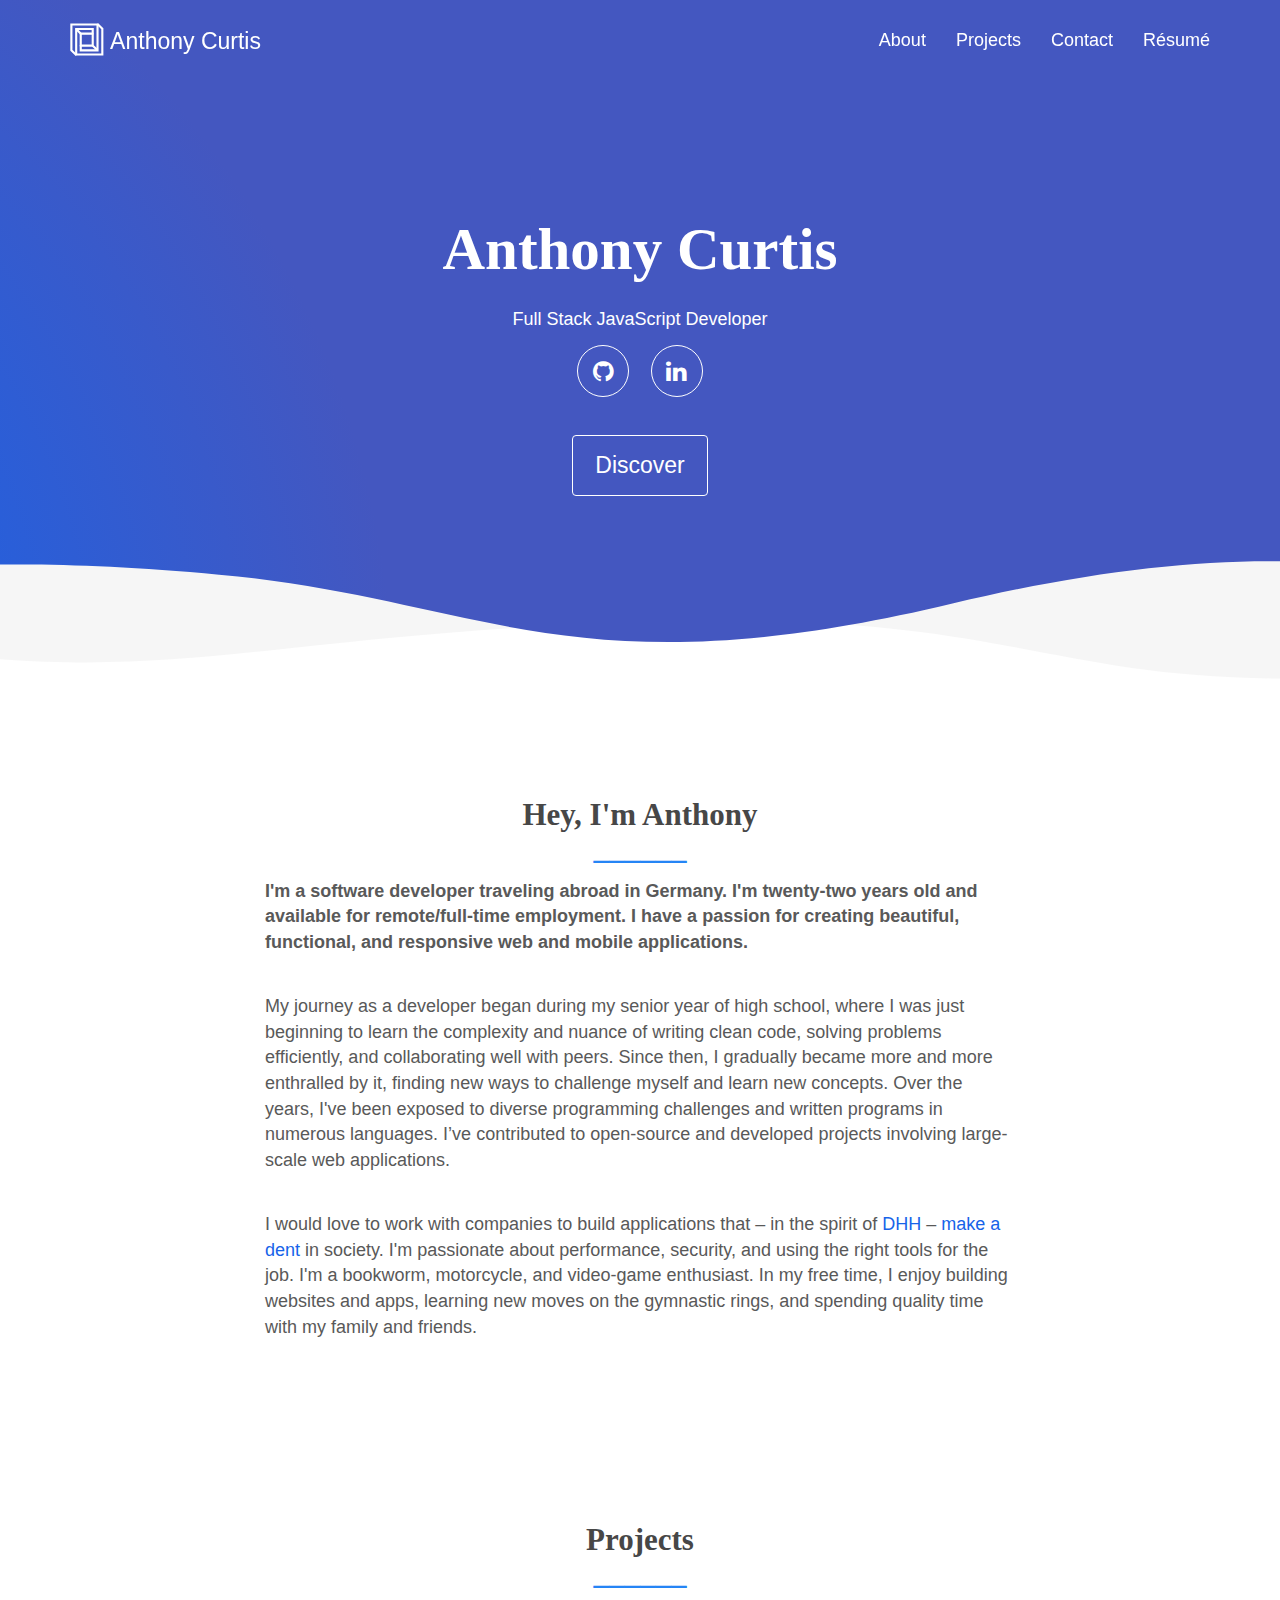
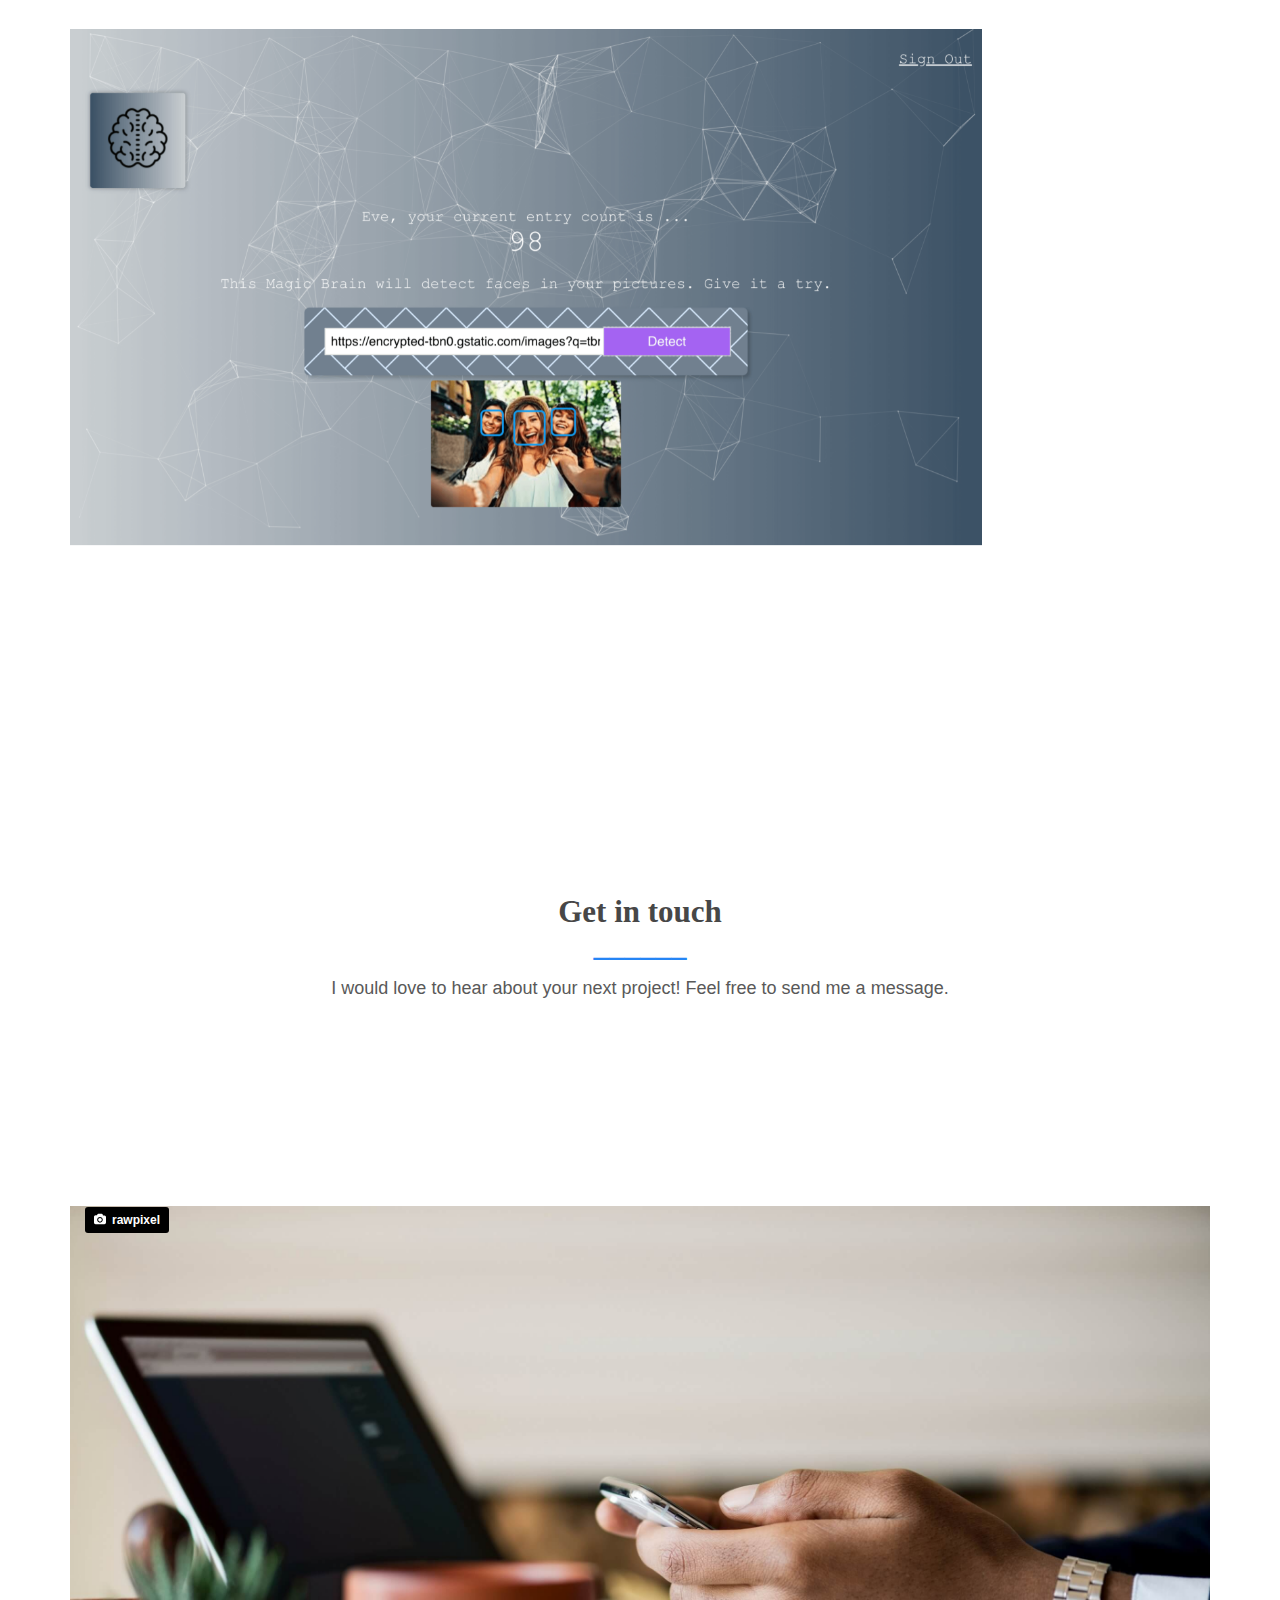
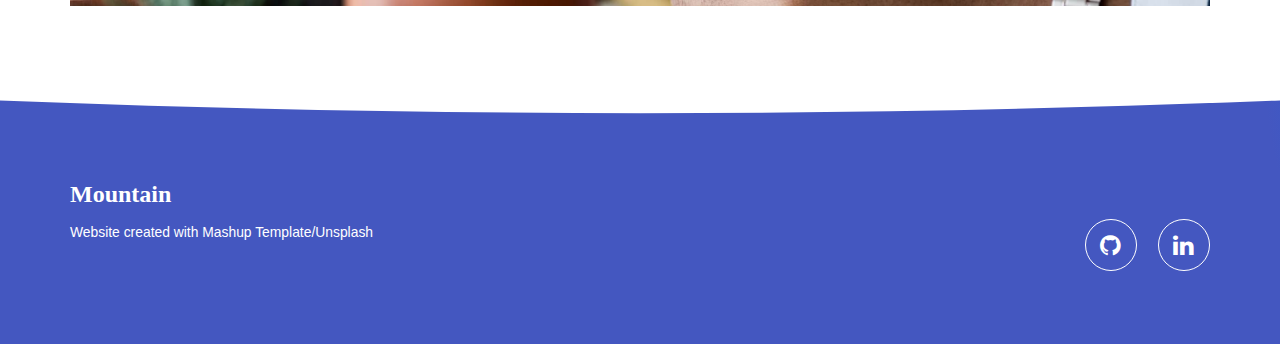
==== commit be2d121e: "chore: Wrap about-section paragraphs in their own <p>" ====
--- a/index.html
+++ b/index.html
@@ -43,7 +43,7 @@
           <li><a data-scroll href="#about" title="This About list-item will take you to the About section">About</a></li>
           <li><a data-scroll href="#projects" title="This Projects list-item will take you to the Projects section">Projects</a></li>
           <li><a data-scroll href="#contact" title="This Contact list-item will take you to the Contact section">Contact</a></li>
-          <li><a href="./resume.pdf" download>Résumé</a></li>
+          <li><a href="https://app.enhancv.com/share/f1f344d9?utm_medium=growth&utm_campaign=share-resume&utm_source=dynamic" rel="noreferrer" target="_blank">Résumé</a></li>
         </ul>
       </div> 
     </div>
@@ -82,11 +82,11 @@
         <div class="col-xs-12 col-md-8 col-md-offset-2">
           <div class="text-center">
             <h2 style="margin-top:5rem">Hey, I'm Anthony</h2>
-            <p class="text-left"><strong>I'm a software developer traveling abroad in Germany. I'm twenty-two years old and available for remote/full-time employment. I have a passion for creating beautiful, functional, and responsive web and mobile applications.</strong>
-            <br>
-            <br>
-            My journey as a developer began during my senior year of high school, where I was just beginning to learn the complexity and nuance of writing clean code, solving problems efficiently, and collaborating well with peers. Since then, I gradually became more and more enthralled by it, finding new ways to challenge myself and learn new concepts. Over the years, I've been exposed to diverse programming challenges and written programs in numerous languages. I’ve contributed to open-source and developed projects involving large-scale web applications.
-            <br>
+            <p class="text-left"><strong>I'm a software developer traveling abroad in Germany. I'm twenty-two years old and available for remote/full-time employment. I have a passion for creating beautiful, functional, and responsive web and mobile applications.</strong></p>
+            <br>
+            <p class="text-left">
+              My journey as a developer began during my senior year of high school, where I was just beginning to learn the complexity and nuance of writing clean code, solving problems efficiently, and collaborating well with peers. Since then, I gradually became more and more enthralled by it, finding new ways to challenge myself and learn new concepts. Over the years, I've been exposed to diverse programming challenges and written programs in numerous languages. I’ve contributed to open-source and developed projects involving large-scale web applications.
+            </p>
             <br>
             <!-- I've always been drawn to the overlap between design and development; an infusion of beauty and functionality. 
             <br>
@@ -94,7 +94,9 @@
              \\ Simplicity is superior. I'm a process and efficiency nerd that loves improving my development workflow with new technologies and tools. I love working with user interfaces and front-end applications, but enjoy full-stack development as well. I strongly support social coding and open-source software. \\ 
              <br>
              <br> -->
-            I would love to work with companies to build applications that – in the spirit of <a href="http://david.heinemeierhansson.com/" target="_blank" rel="noreferrer">DHH</a> – <a href="https://signalvnoise.com/posts/3972-reconsider" target="_blank" rel="noreferrer">make a dent</a> in society. I'm passionate about performance, security, and using the right tools for the job. I'm a bookworm, motorcycle, and video-game enthusiast. In my free time, I enjoy building websites and apps, learning new moves on the gymnastic rings, and spending quality time with my family and friends.</p>
+             <p class="text-left">
+               I would love to work with companies to build applications that – in the spirit of <a href="http://david.heinemeierhansson.com/" target="_blank" rel="noreferrer">DHH</a> – <a href="https://signalvnoise.com/posts/3972-reconsider" target="_blank" rel="noreferrer">make a dent</a> in society. I'm passionate about performance, security, and using the right tools for the job. I'm a bookworm, motorcycle, and video-game enthusiast. In my free time, I enjoy building websites and apps, learning new moves on the gymnastic rings, and spending quality time with my family and friends.
+             </p>
           </div>
        </div>
       </div>
@@ -209,7 +211,7 @@
           </div>
           <div class="card-container">
             <div class="card card-shadow col-xs-10 col-xs-offset-1 col-md-8 col-md-offset-2 reveal">
-              <form action="mailto:tonydc1997@gmail.com" method="post" enctype="text/plain" class="reveal-content">
+              <form method="post" enctype="text/plain" class="reveal-content">
                 <div class="row">
                   <div class="col-md-7">
                     <div class="form-group">
--- a/main.css
+++ b/main.css
@@ -1,23 +1,23 @@
-@import url(https://fonts.googleapis.com/css?family=Hind+Siliguri:300,600|Martel:400,900);
-@import url(https://maxcdn.bootstrapcdn.com/font-awesome/4.7.0/css/font-awesome.min.css);
+@import url("https://fonts.googleapis.com/css?family=Lato|Open+Sans|Roboto|Source+Sans+Pro&display=swap");
+@import url("https://maxcdn.bootstrapcdn.com/font-awesome/4.7.0/css/font-awesome.min.css");
 
 hr,
 img {
-    border: 0
+  border: 0;
 }
 
 body,
 figure {
-    margin: 0
+  margin: 0;
 }
 
 .btn,
 .img-thumbnail {
-    -webkit-transition: all .2s ease-in-out;
-    -o-transition: all .2s ease-in-out
-}
-
-.btn-group>.btn-group,
+  -webkit-transition: all 0.2s ease-in-out;
+  -o-transition: all 0.2s ease-in-out;
+}
+
+.btn-group > .btn-group,
 .btn-toolbar .btn,
 .btn-toolbar .btn-group,
 .btn-toolbar .input-group,
@@ -34,33 +34,33 @@
 .col-xs-8,
 .col-xs-9,
 .dropdown-menu {
-    float: left
+  float: left;
 }
 
 .img-responsive,
 .img-thumbnail,
 .table,
 label {
-    max-width: 100%
+  max-width: 100%;
 }
 
 .navbar-fixed-bottom .navbar-collapse,
 .navbar-fixed-top .navbar-collapse,
 .pre-scrollable {
-    max-height: 340px
+  max-height: 340px;
 }
 
 .form-control-feedback,
 .zoom-overlay,
 a.btn.disabled,
 fieldset[disabled] a.btn {
-    pointer-events: none
+  pointer-events: none;
 }
 
 html {
-    font-family: sans-serif;
-    -ms-text-size-adjust: 100%;
-    -webkit-text-size-adjust: 100%
+  font-family: sans-serif;
+  -ms-text-size-adjust: 100%;
+  -webkit-text-size-adjust: 100%;
 }
 
 article,
@@ -76,94 +76,94 @@
 nav,
 section,
 summary {
-    display: block
+  display: block;
 }
 
 audio,
 canvas,
 progress,
 video {
-    display: inline-block;
-    vertical-align: baseline
+  display: inline-block;
+  vertical-align: baseline;
 }
 
 audio:not([controls]) {
-    display: none;
-    height: 0
+  display: none;
+  height: 0;
 }
 
 [hidden],
 template {
-    display: none
+  display: none;
 }
 
 a {
-    background-color: transparent
+  background-color: transparent;
 }
 
 a:active,
 a:hover {
-    outline: 0
+  outline: 0;
 }
 
 b,
 optgroup,
 strong {
-    font-weight: 700
+  font-weight: 700;
 }
 
 dfn {
-    font-style: italic
+  font-style: italic;
 }
 
 h1 {
-    margin: .67em 0
+  margin: 0.67em 0;
 }
 
 mark {
-    background: #ff0;
-    color: #000
+  background: #ff0;
+  color: #000;
 }
 
 sub,
 sup {
-    font-size: 75%;
-    line-height: 0;
-    position: relative;
-    vertical-align: baseline
+  font-size: 75%;
+  line-height: 0;
+  position: relative;
+  vertical-align: baseline;
 }
 
 sup {
-    top: -.5em
+  top: -0.5em;
 }
 
 sub {
-    bottom: -.25em
+  bottom: -0.25em;
 }
 
 img {
-    vertical-align: middle
+  vertical-align: middle;
 }
 
 svg:not(:root) {
-    overflow: hidden
+  overflow: hidden;
 }
 
 hr {
-    box-sizing: content-box;
-    height: 0
+  box-sizing: content-box;
+  height: 0;
 }
 
 pre,
 textarea {
-    overflow: auto
+  overflow: auto;
 }
 
 code,
 kbd,
 pre,
 samp {
-    font-size: 1em
+  font-size: 1em;
 }
 
 button,
@@ -171,152 +171,151 @@
 optgroup,
 select,
 textarea {
-    color: inherit;
-    font: inherit;
-    margin: 0
+  color: inherit;
+  font: inherit;
+  margin: 0;
 }
 
 button {
-    overflow: visible
+  overflow: visible;
 }
 
 button,
 select {
-    text-transform: none
+  text-transform: none;
 }
 
 button,
-html input[type=button],
-input[type=reset],
-input[type=submit] {
-    -webkit-appearance: button;
-    cursor: pointer
+html input[type="button"],
+input[type="reset"],
+input[type="submit"] {
+  -webkit-appearance: button;
+  cursor: pointer;
 }
 
 button[disabled],
 html input[disabled] {
-    cursor: default
+  cursor: default;
 }
 
 button::-moz-focus-inner,
 input::-moz-focus-inner {
-    border: 0;
-    padding: 0
-}
-
-input[type=checkbox],
-input[type=radio] {
-    box-sizing: border-box;
-    padding: 0
-}
-
-input[type=number]::-webkit-inner-spin-button,
-input[type=number]::-webkit-outer-spin-button {
-    height: auto
-}
-
-input[type=search]::-webkit-search-cancel-button,
-input[type=search]::-webkit-search-decoration {
-    -webkit-appearance: none
+  border: 0;
+  padding: 0;
+}
+
+input[type="checkbox"],
+input[type="radio"] {
+  box-sizing: border-box;
+  padding: 0;
+}
+
+input[type="number"]::-webkit-inner-spin-button,
+input[type="number"]::-webkit-outer-spin-button {
+  height: auto;
+}
+
+input[type="search"]::-webkit-search-cancel-button,
+input[type="search"]::-webkit-search-decoration {
+  -webkit-appearance: none;
 }
 
 table {
-    border-collapse: collapse;
-    border-spacing: 0
+  border-collapse: collapse;
+  border-spacing: 0;
 }
 
 td,
 th {
-    padding: 0
+  padding: 0;
 }
 
 @media print {
-
-    blockquote,
-    img,
-    pre,
-    tr {
-        page-break-inside: avoid
-    }
-
-    *,
-    :after,
-    :before {
-        background: 0 0 !important;
-        color: #000 !important;
-        box-shadow: none !important;
-        text-shadow: none !important
-    }
-
-    a,
-    a:visited {
-        text-decoration: underline
-    }
-
-    a[href]:after {
-        content: " ("attr(href) ")"
-    }
-
-    abbr[title]:after {
-        content: " ("attr(title) ")"
-    }
-
-    a[href^="#"]:after,
-    a[href^="javascript:"]:after {
-        content: ""
-    }
-
-    blockquote,
-    pre {
-        border: 1px solid #999
-    }
-
-    thead {
-        display: table-header-group
-    }
-
-    img {
-        max-width: 100% !important
-    }
-
-    h2,
-    h3,
-    p {
-        orphans: 3;
-        widows: 3
-    }
-
-    h2,
-    h3 {
-        page-break-after: avoid
-    }
-
-    .navbar {
-        display: none
-    }
-
-    .btn>.caret,
-    .dropup>.btn>.caret {
-        border-top-color: #000 !important
-    }
-
-    .label {
-        border: 1px solid #000
-    }
-
-    .table {
-        border-collapse: collapse !important
-    }
-
-    .table td,
-    .table th {
-        background-color: #fff !important
-    }
-
-    .table-bordered td,
-    .table-bordered th {
-        border: 1px solid #ddd !important
-    }
+  blockquote,
+  img,
+  pre,
+  tr {
+    page-break-inside: avoid;
+  }
+
+  *,
+  :after,
+  :before {
+    background: 0 0 !important;
+    color: #000 !important;
+    box-shadow: none !important;
+    text-shadow: none !important;
+  }
+
+  a,
+  a:visited {
+    text-decoration: underline;
+  }
+
+  a[href]:after {
+    content: " (" attr(href) ")";
+  }
+
+  abbr[title]:after {
+    content: " (" attr(title) ")";
+  }
+
+  a[href^="#"]:after,
+  a[href^="javascript:"]:after {
+    content: "";
+  }
+
+  blockquote,
+  pre {
+    border: 1px solid #999;
+  }
+
+  thead {
+    display: table-header-group;
+  }
+
+  img {
+    max-width: 100% !important;
+  }
+
+  h2,
+  h3,
+  p {
+    orphans: 3;
+    widows: 3;
+  }
+
+  h2,
+  h3 {
+    page-break-after: avoid;
+  }
+
+  .navbar {
+    display: none;
+  }
+
+  .btn > .caret,
+  .dropup > .btn > .caret {
+    border-top-color: #000 !important;
+  }
+
+  .label {
+    border: 1px solid #000;
+  }
+
+  .table {
+    border-collapse: collapse !important;
+  }
+
+  .table td,
+  .table th {
+    background-color: #fff !important;
+  }
+
+  .table-bordered td,
+  .table-bordered th {
+    border: 1px solid #ddd !important;
+  }
 }
 
 .btn,
@@ -332,120 +331,120 @@
 .btn-warning:active,
 .btn.active,
 .btn:active,
-.dropdown-menu>.disabled>a:focus,
-.dropdown-menu>.disabled>a:hover,
+.dropdown-menu > .disabled > a:focus,
+.dropdown-menu > .disabled > a:hover,
 .form-control,
 .navbar-toggle,
-.open>.btn-danger.dropdown-toggle,
-.open>.btn-default.dropdown-toggle,
-.open>.btn-info.dropdown-toggle,
-.open>.btn-primary.dropdown-toggle,
-.open>.btn-warning.dropdown-toggle {
-    background-image: none
+.open > .btn-danger.dropdown-toggle,
+.open > .btn-default.dropdown-toggle,
+.open > .btn-info.dropdown-toggle,
+.open > .btn-primary.dropdown-toggle,
+.open > .btn-warning.dropdown-toggle {
+  background-image: none;
 }
 
 .img-thumbnail,
 body {
-    background-color: #fff
+  background-color: #fff;
 }
 
 *,
 :after,
 :before {
-    -webkit-box-sizing: border-box;
-    -moz-box-sizing: border-box;
-    box-sizing: border-box
+  -webkit-box-sizing: border-box;
+  -moz-box-sizing: border-box;
+  box-sizing: border-box;
 }
 
 html {
-    font-size: 10px;
-    -webkit-tap-highlight-color: transparent
+  font-size: 10px;
+  -webkit-tap-highlight-color: transparent;
 }
 
 body {
-    font-family: Hind Siliguri, Helvetica, Arial, sans-serif;
-    font-size: 18px;
-    line-height: 1.42857;
-    color: #838383
+  font-family: Hind Siliguri, Helvetica, Arial, sans-serif;
+  font-size: 18px;
+  line-height: 1.42857;
+  color: #838383;
 }
 
 button,
 input,
 select,
 textarea {
-    font-family: inherit;
-    font-size: inherit;
-    line-height: inherit
+  font-family: inherit;
+  font-size: inherit;
+  line-height: inherit;
 }
 
 a {
-    color: #1763e9;
-    text-decoration: none
+  color: #1763e9;
+  text-decoration: none;
 }
 
 a:focus,
 a:hover {
-    color: #1045a4;
-    text-decoration: underline
+  color: #1045a4;
+  text-decoration: underline;
 }
 
 a:focus {
-    outline: -webkit-focus-ring-color auto 5px;
-    outline-offset: -2px
+  outline: -webkit-focus-ring-color auto 5px;
+  outline-offset: -2px;
 }
 
 .img-responsive {
-    display: block;
-    height: auto
+  display: block;
+  height: auto;
 }
 
 .img-rounded {
-    border-radius: 4px
+  border-radius: 4px;
 }
 
 .img-thumbnail {
-    padding: 4px;
-    line-height: 1.42857;
-    border: 1px solid #ddd;
-    border-radius: 2px;
-    transition: all .2s ease-in-out;
-    display: inline-block;
-    height: auto
+  padding: 4px;
+  line-height: 1.42857;
+  border: 1px solid #ddd;
+  border-radius: 2px;
+  transition: all 0.2s ease-in-out;
+  display: inline-block;
+  height: auto;
 }
 
 .img-circle {
-    border-radius: 50%
+  border-radius: 50%;
 }
 
 hr {
-    margin-top: 25px;
-    margin-bottom: 25px;
-    border-top: 1px solid #eee
+  margin-top: 25px;
+  margin-bottom: 25px;
+  border-top: 1px solid #eee;
 }
 
 .sr-only {
-    position: absolute;
-    width: 1px;
-    height: 1px;
-    margin: -1px;
-    padding: 0;
-    overflow: hidden;
-    clip: rect(0, 0, 0, 0);
-    border: 0
+  position: absolute;
+  width: 1px;
+  height: 1px;
+  margin: -1px;
+  padding: 0;
+  overflow: hidden;
+  clip: rect(0, 0, 0, 0);
+  border: 0;
 }
 
 .sr-only-focusable:active,
 .sr-only-focusable:focus {
-    position: static;
-    width: auto;
-    height: auto;
-    margin: 0;
-    overflow: visible;
-    clip: auto
-}
-
-[role=button] {
-    cursor: pointer
+  position: static;
+  width: auto;
+  height: auto;
+  margin: 0;
+  overflow: visible;
+  clip: auto;
+}
+
+[role="button"] {
+  cursor: pointer;
 }
 
 .h1,
@@ -460,10 +459,10 @@
 h4,
 h5,
 h6 {
-    font-family: Martel, Times New Roman, Times, serif;
-    font-weight: 900;
-    line-height: 1.1;
-    color: #474747;
+  font-family: Martel, Times New Roman, Times, serif;
+  font-weight: 900;
+  line-height: 1.1;
+  color: #474747;
 }
 
 .h1 .small,
@@ -490,9 +489,9 @@
 h5 small,
 h6 .small,
 h6 small {
-    font-weight: 400;
-    line-height: 1;
-    color: #777
+  font-weight: 400;
+  line-height: 1;
+  color: #777;
 }
 
 .h1,
@@ -501,8 +500,8 @@
 h1,
 h2,
 h3 {
-    margin-top: 25px;
-    margin-bottom: 12.5px
+  margin-top: 25px;
+  margin-bottom: 12.5px;
 }
 
 .h1 .small,
@@ -517,7 +516,7 @@
 h2 small,
 h3 .small,
 h3 small {
-    font-size: 65%
+  font-size: 65%;
 }
 
 .h4,
@@ -526,8 +525,8 @@
 h4,
 h5,
 h6 {
-    margin-top: 12.5px;
-    margin-bottom: 12.5px
+  margin-top: 12.5px;
+  margin-bottom: 12.5px;
 }
 
 .h4 .small,
@@ -542,213 +541,213 @@
 h5 small,
 h6 .small,
 h6 small {
-    font-size: 75%
+  font-size: 75%;
 }
 
 .h1,
 h1 {
-    font-size: 59px
+  font-size: 59px;
 }
 
 .h2,
 h2 {
-    font-size: 31px
+  font-size: 31px;
 }
 
 .h3,
 h3 {
-    font-size: 24px
+  font-size: 24px;
 }
 
 .h4,
 .h5,
 h4,
 h5 {
-    font-size: 18px
+  font-size: 18px;
 }
 
 .h6,
 h6 {
-    font-size: 16px
+  font-size: 16px;
 }
 
 p {
-    margin: 0 0 12.5px;
-    color: #595959
+  margin: 0 0 12.5px;
+  color: #595959;
 }
 
 .lead {
-    margin-bottom: 25px;
-    font-size: 20px;
-    font-weight: 300;
-    line-height: 1.4
+  margin-bottom: 25px;
+  font-size: 20px;
+  font-weight: 300;
+  line-height: 1.4;
 }
 
 dt,
 kbd kbd {
-    font-weight: 700
-}
-
-@media (min-width:768px) {
-    .lead {
-        font-size: 27px
-    }
+  font-weight: 700;
+}
+
+@media (min-width: 768px) {
+  .lead {
+    font-size: 27px;
+  }
 }
 
 .small,
 small {
-    font-size: 77%
+  font-size: 77%;
 }
 
 .mark,
 mark {
-    background-color: #fcf8e3;
-    padding: .2em
+  background-color: #fcf8e3;
+  padding: 0.2em;
 }
 
 .text-left {
-    text-align: left
+  text-align: left;
 }
 
 .text-right {
-    text-align: right
+  text-align: right;
 }
 
 .text-center {
-    text-align: center
+  text-align: center;
 }
 
 .text-justify {
-    text-align: justify
+  text-align: justify;
 }
 
 .text-nowrap {
-    white-space: nowrap
+  white-space: nowrap;
 }
 
 .text-lowercase {
-    text-transform: lowercase
+  text-transform: lowercase;
 }
 
 .initialism,
 .text-uppercase {
-    text-transform: uppercase
+  text-transform: uppercase;
 }
 
 .text-capitalize {
-    text-transform: capitalize
+  text-transform: capitalize;
 }
 
 .text-muted {
-    color: #777
+  color: #777;
 }
 
 .text-primary {
-    color: #1763e9
+  color: #1763e9;
 }
 
 a.text-primary:focus,
 a.text-primary:hover {
-    color: #124fbb
+  color: #124fbb;
 }
 
 .text-success {
-    color: #fff
+  color: #fff;
 }
 
 a.text-success:focus,
 a.text-success:hover {
-    color: #e6e6e6
+  color: #e6e6e6;
 }
 
 .text-info {
-    color: #31708f
+  color: #31708f;
 }
 
 a.text-info:focus,
 a.text-info:hover {
-    color: #245269
+  color: #245269;
 }
 
 .text-warning {
-    color: #8a6d3b
+  color: #8a6d3b;
 }
 
 a.text-warning:focus,
 a.text-warning:hover {
-    color: #66512c
+  color: #66512c;
 }
 
 .text-danger {
-    color: #fff
+  color: #fff;
 }
 
 a.text-danger:focus,
 a.text-danger:hover {
-    color: #e6e6e6
+  color: #e6e6e6;
 }
 
 .bg-primary {
-    color: #fff;
-    background-color: #1763e9
+  color: #fff;
+  background-color: #1763e9;
 }
 
 a.bg-primary:focus,
 a.bg-primary:hover {
-    background-color: #124fbb
+  background-color: #124fbb;
 }
 
 .bg-success {
-    background-color: #08005f
+  background-color: #08005f;
 }
 
 a.bg-success:focus,
 a.bg-success:hover {
-    background-color: #04002c
+  background-color: #04002c;
 }
 
 .bg-info {
-    background-color: #d9edf7
+  background-color: #d9edf7;
 }
 
 a.bg-info:focus,
 a.bg-info:hover {
-    background-color: #afd9ee
+  background-color: #afd9ee;
 }
 
 .bg-warning {
-    background-color: #fcf8e3
+  background-color: #fcf8e3;
 }
 
 a.bg-warning:focus,
 a.bg-warning:hover {
-    background-color: #f7ecb5
+  background-color: #f7ecb5;
 }
 
 .bg-danger {
-    background-color: #ca044b
+  background-color: #ca044b;
 }
 
 a.bg-danger:focus,
 a.bg-danger:hover {
-    background-color: #980338
+  background-color: #980338;
 }
 
 pre code,
 table {
-    background-color: transparent
+  background-color: transparent;
 }
 
 .page-header {
-    padding-bottom: 11.5px;
-    margin: 50px 0 25px;
-    border-bottom: 1px solid #eee
+  padding-bottom: 11.5px;
+  margin: 50px 0 25px;
+  border-bottom: 1px solid #eee;
 }
 
 dl,
 ol,
 ul {
-    margin-top: 0
+  margin-top: 0;
 }
 
 blockquote ol:last-child,
@@ -758,132 +757,132 @@
 ol ul,
 ul ol,
 ul ul {
-    margin-bottom: 0
+  margin-bottom: 0;
 }
 
 address,
 dl {
-    margin-bottom: 25px
+  margin-bottom: 25px;
 }
 
 ol,
 ul {
-    margin-bottom: 12.5px
+  margin-bottom: 12.5px;
 }
 
 .list-inline,
 .list-unstyled {
-    padding-left: 0;
-    list-style: none
+  padding-left: 0;
+  list-style: none;
 }
 
 .list-inline {
-    margin-left: -5px
-}
-
-.list-inline>li {
-    display: inline-block;
-    padding-left: 5px;
-    padding-right: 5px
+  margin-left: -5px;
+}
+
+.list-inline > li {
+  display: inline-block;
+  padding-left: 5px;
+  padding-right: 5px;
 }
 
 dd,
 dt {
-    line-height: 1.42857
+  line-height: 1.42857;
 }
 
 dd {
-    margin-left: 0
+  margin-left: 0;
 }
 
 .dl-horizontal dd:after,
 .dl-horizontal dd:before {
-    content: " ";
-    display: table
+  content: " ";
+  display: table;
 }
 
 .dl-horizontal dd:after {
-    clear: both
-}
-
-@media (min-width:768px) {
-    .dl-horizontal dt {
-        float: left;
-        width: 160px;
-        clear: left;
-        text-align: right;
-        overflow: hidden;
-        text-overflow: ellipsis;
-        white-space: nowrap
-    }
-
-    .dl-horizontal dd {
-        margin-left: 180px
-    }
-
-    .container {
-        width: 750px
-    }
-}
-
-.btn-group-vertical>.btn-group:after,
+  clear: both;
+}
+
+@media (min-width: 768px) {
+  .dl-horizontal dt {
+    float: left;
+    width: 160px;
+    clear: left;
+    text-align: right;
+    overflow: hidden;
+    text-overflow: ellipsis;
+    white-space: nowrap;
+  }
+
+  .dl-horizontal dd {
+    margin-left: 180px;
+  }
+
+  .container {
+    width: 750px;
+  }
+}
+
+.btn-group-vertical > .btn-group:after,
 .clearfix:after,
 .container-fluid:after,
 .container:after,
-.dropdown-menu>li>a,
+.dropdown-menu > li > a,
 .form-horizontal .form-group:after,
 .nav:after,
 .navbar-collapse:after,
 .navbar-header:after,
 .navbar:after,
 .row:after {
-    clear: both
+  clear: both;
 }
 
 abbr[data-original-title],
 abbr[title] {
-    cursor: help;
-    border-bottom: 1px dotted #777
+  cursor: help;
+  border-bottom: 1px dotted #777;
 }
 
 .initialism {
-    font-size: 90%
+  font-size: 90%;
 }
 
 blockquote {
-    padding: 12.5px 25px;
-    margin: 0 0 25px;
-    font-size: 22.5px;
-    border-left: 5px solid #eee
+  padding: 12.5px 25px;
+  margin: 0 0 25px;
+  font-size: 22.5px;
+  border-left: 5px solid #eee;
 }
 
 blockquote .small,
 blockquote footer,
 blockquote small {
-    display: block;
-    font-size: 80%;
-    line-height: 1.42857;
-    color: #777
+  display: block;
+  font-size: 80%;
+  line-height: 1.42857;
+  color: #777;
 }
 
 legend,
 pre {
-    color: #333
+  color: #333;
 }
 
 blockquote .small:before,
 blockquote footer:before,
 blockquote small:before {
-    content: "\2014 \A0"
+  content: "\2014 \A0";
 }
 
 .blockquote-reverse,
 blockquote.pull-right {
-    padding-right: 15px;
-    padding-left: 0;
-    border-right: 5px solid #eee;
-    border-left: 0;
-    text-align: right
+  padding-right: 15px;
+  padding-left: 0;
+  border-right: 5px solid #eee;
+  border-left: 0;
+  text-align: right;
 }
 
 .blockquote-reverse .small:before,
@@ -892,7 +891,7 @@
 blockquote.pull-right .small:before,
 blockquote.pull-right footer:before,
 blockquote.pull-right small:before {
-    content: ""
+  content: "";
 }
 
 .blockquote-reverse .small:after,
@@ -901,56 +900,56 @@
 blockquote.pull-right .small:after,
 blockquote.pull-right footer:after,
 blockquote.pull-right small:after {
-    content: "\A0 \2014"
+  content: "\A0 \2014";
 }
 
 address {
-    font-style: normal;
-    line-height: 1.42857
+  font-style: normal;
+  line-height: 1.42857;
 }
 
 code,
 kbd,
 pre,
 samp {
-    font-family: Menlo, Monaco, Consolas, Courier New, monospace
+  font-family: Menlo, Monaco, Consolas, Courier New, monospace;
 }
 
 code {
-    color: #c7254e;
-    background-color: #f9f2f4
+  color: #c7254e;
+  background-color: #f9f2f4;
 }
 
 code,
 kbd {
-    padding: 2px 4px;
-    font-size: 90%;
-    border-radius: 2px
+  padding: 2px 4px;
+  font-size: 90%;
+  border-radius: 2px;
 }
 
 kbd {
-    color: #fff;
-    background-color: #333;
-    box-shadow: inset 0 -1px 0 rgba(0, 0, 0, .25)
+  color: #fff;
+  background-color: #333;
+  box-shadow: inset 0 -1px 0 rgba(0, 0, 0, 0.25);
 }
 
 kbd kbd {
-    padding: 0;
-    font-size: 100%;
-    box-shadow: none
+  padding: 0;
+  font-size: 100%;
+  box-shadow: none;
 }
 
 pre {
-    display: block;
-    padding: 12px;
-    margin: 0 0 12.5px;
-    font-size: 17px;
-    line-height: 1.42857;
-    word-break: break-all;
-    word-wrap: break-word;
-    background-color: #f5f5f5;
-    border: 1px solid #ccc;
-    border-radius: 2px
+  display: block;
+  padding: 12px;
+  margin: 0 0 12.5px;
+  font-size: 17px;
+  line-height: 1.42857;
+  word-break: break-all;
+  word-wrap: break-word;
+  background-color: #f5f5f5;
+  border: 1px solid #ccc;
+  border-radius: 2px;
 }
 
 .container-fluid:after,
@@ -959,49 +958,49 @@
 .container:before,
 .row:after,
 .row:before {
-    display: table;
-    content: " "
+  display: table;
+  content: " ";
 }
 
 .container,
 .container-fluid {
-    margin-right: auto;
-    margin-left: auto
+  margin-right: auto;
+  margin-left: auto;
 }
 
 pre code {
-    padding: 0;
-    font-size: inherit;
-    color: inherit;
-    white-space: pre-wrap;
-    border-radius: 0
+  padding: 0;
+  font-size: inherit;
+  color: inherit;
+  white-space: pre-wrap;
+  border-radius: 0;
 }
 
 .container,
 .container-fluid {
-    padding-left: 15px;
-    padding-right: 15px
+  padding-left: 15px;
+  padding-right: 15px;
 }
 
 .pre-scrollable {
-    overflow-y: scroll
-}
-
-@media (min-width:992px) {
-    .container {
-        width: 970px
-    }
-}
-
-@media (min-width:1200px) {
-    .container {
-        width: 1170px
-    }
+  overflow-y: scroll;
+}
+
+@media (min-width: 992px) {
+  .container {
+    width: 970px;
+  }
+}
+
+@media (min-width: 1200px) {
+  .container {
+    width: 1170px;
+  }
 }
 
 .row {
-    margin-left: -15px;
-    margin-right: -15px
+  margin-left: -15px;
+  margin-right: -15px;
 }
 
 .col-lg-1,
@@ -1052,1246 +1051,1245 @@
 .col-xs-7,
 .col-xs-8,
 .col-xs-9 {
-    position: relative;
-    min-height: 1px;
-    padding-left: 15px;
-    padding-right: 15px
+  position: relative;
+  min-height: 1px;
+  padding-left: 15px;
+  padding-right: 15px;
 }
 
 .col-xs-1 {
-    width: 8.33333%
+  width: 8.33333%;
 }
 
 .col-xs-2 {
-    width: 16.66667%
+  width: 16.66667%;
 }
 
 .col-xs-3 {
-    width: 25%
+  width: 25%;
 }
 
 .col-xs-4 {
-    width: 33.33333%
+  width: 33.33333%;
 }
 
 .col-xs-5 {
-    width: 41.66667%
+  width: 41.66667%;
 }
 
 .col-xs-6 {
-    width: 50%
+  width: 50%;
 }
 
 .col-xs-7 {
-    width: 58.33333%
+  width: 58.33333%;
 }
 
 .col-xs-8 {
-    width: 66.66667%
+  width: 66.66667%;
 }
 
 .col-xs-9 {
-    width: 75%
+  width: 75%;
 }
 
 .col-xs-10 {
-    width: 83.33333%
+  width: 83.33333%;
 }
 
 .col-xs-11 {
-    width: 91.66667%
+  width: 91.66667%;
 }
 
 .col-xs-12 {
-    width: 100%
+  width: 100%;
 }
 
 .col-xs-pull-0 {
-    right: auto
+  right: auto;
 }
 
 .col-xs-pull-1 {
-    right: 8.33333%
+  right: 8.33333%;
 }
 
 .col-xs-pull-2 {
-    right: 16.66667%
+  right: 16.66667%;
 }
 
 .col-xs-pull-3 {
-    right: 25%
+  right: 25%;
 }
 
 .col-xs-pull-4 {
-    right: 33.33333%
+  right: 33.33333%;
 }
 
 .col-xs-pull-5 {
-    right: 41.66667%
+  right: 41.66667%;
 }
 
 .col-xs-pull-6 {
-    right: 50%
+  right: 50%;
 }
 
 .col-xs-pull-7 {
-    right: 58.33333%
+  right: 58.33333%;
 }
 
 .col-xs-pull-8 {
-    right: 66.66667%
+  right: 66.66667%;
 }
 
 .col-xs-pull-9 {
-    right: 75%
+  right: 75%;
 }
 
 .col-xs-pull-10 {
-    right: 83.33333%
+  right: 83.33333%;
 }
 
 .col-xs-pull-11 {
-    right: 91.66667%
+  right: 91.66667%;
 }
 
 .col-xs-pull-12 {
-    right: 100%
+  right: 100%;
 }
 
 .col-xs-push-0 {
-    left: auto
+  left: auto;
 }
 
 .col-xs-push-1 {
-    left: 8.33333%
+  left: 8.33333%;
 }
 
 .col-xs-push-2 {
-    left: 16.66667%
+  left: 16.66667%;
 }
 
 .col-xs-push-3 {
-    left: 25%
+  left: 25%;
 }
 
 .col-xs-push-4 {
-    left: 33.33333%
+  left: 33.33333%;
 }
 
 .col-xs-push-5 {
-    left: 41.66667%
+  left: 41.66667%;
 }
 
 .col-xs-push-6 {
-    left: 50%
+  left: 50%;
 }
 
 .col-xs-push-7 {
-    left: 58.33333%
+  left: 58.33333%;
 }
 
 .col-xs-push-8 {
-    left: 66.66667%
+  left: 66.66667%;
 }
 
 .col-xs-push-9 {
-    left: 75%
+  left: 75%;
 }
 
 .col-xs-push-10 {
-    left: 83.33333%
+  left: 83.33333%;
 }
 
 .col-xs-push-11 {
-    left: 91.66667%
+  left: 91.66667%;
 }
 
 .col-xs-push-12 {
-    left: 100%
+  left: 100%;
 }
 
 .col-xs-offset-0 {
-    margin-left: 0
+  margin-left: 0;
 }
 
 .col-xs-offset-1 {
-    margin-left: 8.33333%
+  margin-left: 8.33333%;
 }
 
 .col-xs-offset-2 {
-    margin-left: 16.66667%
+  margin-left: 16.66667%;
 }
 
 .col-xs-offset-3 {
-    margin-left: 25%
+  margin-left: 25%;
 }
 
 .col-xs-offset-4 {
-    margin-left: 33.33333%
+  margin-left: 33.33333%;
 }
 
 .col-xs-offset-5 {
-    margin-left: 41.66667%
+  margin-left: 41.66667%;
 }
 
 .col-xs-offset-6 {
-    margin-left: 50%
+  margin-left: 50%;
 }
 
 .col-xs-offset-7 {
-    margin-left: 58.33333%
+  margin-left: 58.33333%;
 }
 
 .col-xs-offset-8 {
-    margin-left: 66.66667%
+  margin-left: 66.66667%;
 }
 
 .col-xs-offset-9 {
-    margin-left: 75%
+  margin-left: 75%;
 }
 
 .col-xs-offset-10 {
-    margin-left: 83.33333%
+  margin-left: 83.33333%;
 }
 
 .col-xs-offset-11 {
-    margin-left: 91.66667%
+  margin-left: 91.66667%;
 }
 
 .col-xs-offset-12 {
-    margin-left: 100%
-}
-
-@media (min-width:768px) {
-
-    .col-sm-1,
-    .col-sm-10,
-    .col-sm-11,
-    .col-sm-12,
-    .col-sm-2,
-    .col-sm-3,
-    .col-sm-4,
-    .col-sm-5,
-    .col-sm-6,
-    .col-sm-7,
-    .col-sm-8,
-    .col-sm-9 {
-        float: left
-    }
-
-    .col-sm-1 {
-        width: 8.33333%
-    }
-
-    .col-sm-2 {
-        width: 16.66667%
-    }
-
-    .col-sm-3 {
-        width: 25%
-    }
-
-    .col-sm-4 {
-        width: 33.33333%
-    }
-
-    .col-sm-5 {
-        width: 41.66667%
-    }
-
-    .col-sm-6 {
-        width: 50%
-    }
-
-    .col-sm-7 {
-        width: 58.33333%
-    }
-
-    .col-sm-8 {
-        width: 66.66667%
-    }
-
-    .col-sm-9 {
-        width: 75%
-    }
-
-    .col-sm-10 {
-        width: 83.33333%
-    }
-
-    .col-sm-11 {
-        width: 91.66667%
-    }
-
-    .col-sm-12 {
-        width: 100%
-    }
-
-    .col-sm-pull-0 {
-        right: auto
-    }
-
-    .col-sm-pull-1 {
-        right: 8.33333%
-    }
-
-    .col-sm-pull-2 {
-        right: 16.66667%
-    }
-
-    .col-sm-pull-3 {
-        right: 25%
-    }
-
-    .col-sm-pull-4 {
-        right: 33.33333%
-    }
-
-    .col-sm-pull-5 {
-        right: 41.66667%
-    }
-
-    .col-sm-pull-6 {
-        right: 50%
-    }
-
-    .col-sm-pull-7 {
-        right: 58.33333%
-    }
-
-    .col-sm-pull-8 {
-        right: 66.66667%
-    }
-
-    .col-sm-pull-9 {
-        right: 75%
-    }
-
-    .col-sm-pull-10 {
-        right: 83.33333%
-    }
-
-    .col-sm-pull-11 {
-        right: 91.66667%
-    }
-
-    .col-sm-pull-12 {
-        right: 100%
-    }
-
-    .col-sm-push-0 {
-        left: auto
-    }
-
-    .col-sm-push-1 {
-        left: 8.33333%
-    }
-
-    .col-sm-push-2 {
-        left: 16.66667%
-    }
-
-    .col-sm-push-3 {
-        left: 25%
-    }
-
-    .col-sm-push-4 {
-        left: 33.33333%
-    }
-
-    .col-sm-push-5 {
-        left: 41.66667%
-    }
-
-    .col-sm-push-6 {
-        left: 50%
-    }
-
-    .col-sm-push-7 {
-        left: 58.33333%
-    }
-
-    .col-sm-push-8 {
-        left: 66.66667%
-    }
-
-    .col-sm-push-9 {
-        left: 75%
-    }
-
-    .col-sm-push-10 {
-        left: 83.33333%
-    }
-
-    .col-sm-push-11 {
-        left: 91.66667%
-    }
-
-    .col-sm-push-12 {
-        left: 100%
-    }
-
-    .col-sm-offset-0 {
-        margin-left: 0
-    }
-
-    .col-sm-offset-1 {
-        margin-left: 8.33333%
-    }
-
-    .col-sm-offset-2 {
-        margin-left: 16.66667%
-    }
-
-    .col-sm-offset-3 {
-        margin-left: 25%
-    }
-
-    .col-sm-offset-4 {
-        margin-left: 33.33333%
-    }
-
-    .col-sm-offset-5 {
-        margin-left: 41.66667%
-    }
-
-    .col-sm-offset-6 {
-        margin-left: 50%
-    }
-
-    .col-sm-offset-7 {
-        margin-left: 58.33333%
-    }
-
-    .col-sm-offset-8 {
-        margin-left: 66.66667%
-    }
-
-    .col-sm-offset-9 {
-        margin-left: 75%
-    }
-
-    .col-sm-offset-10 {
-        margin-left: 83.33333%
-    }
-
-    .col-sm-offset-11 {
-        margin-left: 91.66667%
-    }
-
-    .col-sm-offset-12 {
-        margin-left: 100%
-    }
-}
-
-@media (min-width:992px) {
-
-    .col-md-1,
-    .col-md-10,
-    .col-md-11,
-    .col-md-12,
-    .col-md-2,
-    .col-md-3,
-    .col-md-4,
-    .col-md-5,
-    .col-md-6,
-    .col-md-7,
-    .col-md-8,
-    .col-md-9 {
-        float: left
-    }
-
-    .col-md-1 {
-        width: 8.33333%
-    }
-
-    .col-md-2 {
-        width: 16.66667%
-    }
-
-    .col-md-3 {
-        width: 25%
-    }
-
-    .col-md-4 {
-        width: 33.33333%
-    }
-
-    .col-md-5 {
-        width: 41.66667%
-    }
-
-    .col-md-6 {
-        width: 50%
-    }
-
-    .col-md-7 {
-        width: 58.33333%
-    }
-
-    .col-md-8 {
-        width: 66.66667%
-    }
-
-    .col-md-9 {
-        width: 75%
-    }
-
-    .col-md-10 {
-        width: 83.33333%
-    }
-
-    .col-md-11 {
-        width: 91.66667%
-    }
-
-    .col-md-12 {
-        width: 100%
-    }
-
-    .col-md-pull-0 {
-        right: auto
-    }
-
-    .col-md-pull-1 {
-        right: 8.33333%
-    }
-
-    .col-md-pull-2 {
-        right: 16.66667%
-    }
-
-    .col-md-pull-3 {
-        right: 25%
-    }
-
-    .col-md-pull-4 {
-        right: 33.33333%
-    }
-
-    .col-md-pull-5 {
-        right: 41.66667%
-    }
-
-    .col-md-pull-6 {
-        right: 50%
-    }
-
-    .col-md-pull-7 {
-        right: 58.33333%
-    }
-
-    .col-md-pull-8 {
-        right: 66.66667%
-    }
-
-    .col-md-pull-9 {
-        right: 75%
-    }
-
-    .col-md-pull-10 {
-        right: 83.33333%
-    }
-
-    .col-md-pull-11 {
-        right: 91.66667%
-    }
-
-    .col-md-pull-12 {
-        right: 100%
-    }
-
-    .col-md-push-0 {
-        left: auto
-    }
-
-    .col-md-push-1 {
-        left: 8.33333%
-    }
-
-    .col-md-push-2 {
-        left: 16.66667%
-    }
-
-    .col-md-push-3 {
-        left: 25%
-    }
-
-    .col-md-push-4 {
-        left: 33.33333%
-    }
-
-    .col-md-push-5 {
-        left: 41.66667%
-    }
-
-    .col-md-push-6 {
-        left: 50%
-    }
-
-    .col-md-push-7 {
-        left: 58.33333%
-    }
-
-    .col-md-push-8 {
-        left: 66.66667%
-    }
-
-    .col-md-push-9 {
-        left: 75%
-    }
-
-    .col-md-push-10 {
-        left: 83.33333%
-    }
-
-    .col-md-push-11 {
-        left: 91.66667%
-    }
-
-    .col-md-push-12 {
-        left: 100%
-    }
-
-    .col-md-offset-0 {
-        margin-left: 0
-    }
-
-    .col-md-offset-1 {
-        margin-left: 8.33333%
-    }
-
-    .col-md-offset-2 {
-        margin-left: 16.66667%
-    }
-
-    .col-md-offset-3 {
-        margin-left: 25%
-    }
-
-    .col-md-offset-4 {
-        margin-left: 33.33333%
-    }
-
-    .col-md-offset-5 {
-        margin-left: 41.66667%
-    }
-
-    .col-md-offset-6 {
-        margin-left: 50%
-    }
-
-    .col-md-offset-7 {
-        margin-left: 58.33333%
-    }
-
-    .col-md-offset-8 {
-        margin-left: 66.66667%
-    }
-
-    .col-md-offset-9 {
-        margin-left: 75%
-    }
-
-    .col-md-offset-10 {
-        margin-left: 83.33333%
-    }
-
-    .col-md-offset-11 {
-        margin-left: 91.66667%
-    }
-
-    .col-md-offset-12 {
-        margin-left: 100%
-    }
-}
-
-@media (min-width:1200px) {
-
-    .col-lg-1,
-    .col-lg-10,
-    .col-lg-11,
-    .col-lg-12,
-    .col-lg-2,
-    .col-lg-3,
-    .col-lg-4,
-    .col-lg-5,
-    .col-lg-6,
-    .col-lg-7,
-    .col-lg-8,
-    .col-lg-9 {
-        float: left
-    }
-
-    .col-lg-1 {
-        width: 8.33333%
-    }
-
-    .col-lg-2 {
-        width: 16.66667%
-    }
-
-    .col-lg-3 {
-        width: 25%
-    }
-
-    .col-lg-4 {
-        width: 33.33333%
-    }
-
-    .col-lg-5 {
-        width: 41.66667%
-    }
-
-    .col-lg-6 {
-        width: 50%
-    }
-
-    .col-lg-7 {
-        width: 58.33333%
-    }
-
-    .col-lg-8 {
-        width: 66.66667%
-    }
-
-    .col-lg-9 {
-        width: 75%
-    }
-
-    .col-lg-10 {
-        width: 83.33333%
-    }
-
-    .col-lg-11 {
-        width: 91.66667%
-    }
-
-    .col-lg-12 {
-        width: 100%
-    }
-
-    .col-lg-pull-0 {
-        right: auto
-    }
-
-    .col-lg-pull-1 {
-        right: 8.33333%
-    }
-
-    .col-lg-pull-2 {
-        right: 16.66667%
-    }
-
-    .col-lg-pull-3 {
-        right: 25%
-    }
-
-    .col-lg-pull-4 {
-        right: 33.33333%
-    }
-
-    .col-lg-pull-5 {
-        right: 41.66667%
-    }
-
-    .col-lg-pull-6 {
-        right: 50%
-    }
-
-    .col-lg-pull-7 {
-        right: 58.33333%
-    }
-
-    .col-lg-pull-8 {
-        right: 66.66667%
-    }
-
-    .col-lg-pull-9 {
-        right: 75%
-    }
-
-    .col-lg-pull-10 {
-        right: 83.33333%
-    }
-
-    .col-lg-pull-11 {
-        right: 91.66667%
-    }
-
-    .col-lg-pull-12 {
-        right: 100%
-    }
-
-    .col-lg-push-0 {
-        left: auto
-    }
-
-    .col-lg-push-1 {
-        left: 8.33333%
-    }
-
-    .col-lg-push-2 {
-        left: 16.66667%
-    }
-
-    .col-lg-push-3 {
-        left: 25%
-    }
-
-    .col-lg-push-4 {
-        left: 33.33333%
-    }
-
-    .col-lg-push-5 {
-        left: 41.66667%
-    }
-
-    .col-lg-push-6 {
-        left: 50%
-    }
-
-    .col-lg-push-7 {
-        left: 58.33333%
-    }
-
-    .col-lg-push-8 {
-        left: 66.66667%
-    }
-
-    .col-lg-push-9 {
-        left: 75%
-    }
-
-    .col-lg-push-10 {
-        left: 83.33333%
-    }
-
-    .col-lg-push-11 {
-        left: 91.66667%
-    }
-
-    .col-lg-push-12 {
-        left: 100%
-    }
-
-    .col-lg-offset-0 {
-        margin-left: 0
-    }
-
-    .col-lg-offset-1 {
-        margin-left: 8.33333%
-    }
-
-    .col-lg-offset-2 {
-        margin-left: 16.66667%
-    }
-
-    .col-lg-offset-3 {
-        margin-left: 25%
-    }
-
-    .col-lg-offset-4 {
-        margin-left: 33.33333%
-    }
-
-    .col-lg-offset-5 {
-        margin-left: 41.66667%
-    }
-
-    .col-lg-offset-6 {
-        margin-left: 50%
-    }
-
-    .col-lg-offset-7 {
-        margin-left: 58.33333%
-    }
-
-    .col-lg-offset-8 {
-        margin-left: 66.66667%
-    }
-
-    .col-lg-offset-9 {
-        margin-left: 75%
-    }
-
-    .col-lg-offset-10 {
-        margin-left: 83.33333%
-    }
-
-    .col-lg-offset-11 {
-        margin-left: 91.66667%
-    }
-
-    .col-lg-offset-12 {
-        margin-left: 100%
-    }
+  margin-left: 100%;
+}
+
+@media (min-width: 768px) {
+  .col-sm-1,
+  .col-sm-10,
+  .col-sm-11,
+  .col-sm-12,
+  .col-sm-2,
+  .col-sm-3,
+  .col-sm-4,
+  .col-sm-5,
+  .col-sm-6,
+  .col-sm-7,
+  .col-sm-8,
+  .col-sm-9 {
+    float: left;
+  }
+
+  .col-sm-1 {
+    width: 8.33333%;
+  }
+
+  .col-sm-2 {
+    width: 16.66667%;
+  }
+
+  .col-sm-3 {
+    width: 25%;
+  }
+
+  .col-sm-4 {
+    width: 33.33333%;
+  }
+
+  .col-sm-5 {
+    width: 41.66667%;
+  }
+
+  .col-sm-6 {
+    width: 50%;
+  }
+
+  .col-sm-7 {
+    width: 58.33333%;
+  }
+
+  .col-sm-8 {
+    width: 66.66667%;
+  }
+
+  .col-sm-9 {
+    width: 75%;
+  }
+
+  .col-sm-10 {
+    width: 83.33333%;
+  }
+
+  .col-sm-11 {
+    width: 91.66667%;
+  }
+
+  .col-sm-12 {
+    width: 100%;
+  }
+
+  .col-sm-pull-0 {
+    right: auto;
+  }
+
+  .col-sm-pull-1 {
+    right: 8.33333%;
+  }
+
+  .col-sm-pull-2 {
+    right: 16.66667%;
+  }
+
+  .col-sm-pull-3 {
+    right: 25%;
+  }
+
+  .col-sm-pull-4 {
+    right: 33.33333%;
+  }
+
+  .col-sm-pull-5 {
+    right: 41.66667%;
+  }
+
+  .col-sm-pull-6 {
+    right: 50%;
+  }
+
+  .col-sm-pull-7 {
+    right: 58.33333%;
+  }
+
+  .col-sm-pull-8 {
+    right: 66.66667%;
+  }
+
+  .col-sm-pull-9 {
+    right: 75%;
+  }
+
+  .col-sm-pull-10 {
+    right: 83.33333%;
+  }
+
+  .col-sm-pull-11 {
+    right: 91.66667%;
+  }
+
+  .col-sm-pull-12 {
+    right: 100%;
+  }
+
+  .col-sm-push-0 {
+    left: auto;
+  }
+
+  .col-sm-push-1 {
+    left: 8.33333%;
+  }
+
+  .col-sm-push-2 {
+    left: 16.66667%;
+  }
+
+  .col-sm-push-3 {
+    left: 25%;
+  }
+
+  .col-sm-push-4 {
+    left: 33.33333%;
+  }
+
+  .col-sm-push-5 {
+    left: 41.66667%;
+  }
+
+  .col-sm-push-6 {
+    left: 50%;
+  }
+
+  .col-sm-push-7 {
+    left: 58.33333%;
+  }
+
+  .col-sm-push-8 {
+    left: 66.66667%;
+  }
+
+  .col-sm-push-9 {
+    left: 75%;
+  }
+
+  .col-sm-push-10 {
+    left: 83.33333%;
+  }
+
+  .col-sm-push-11 {
+    left: 91.66667%;
+  }
+
+  .col-sm-push-12 {
+    left: 100%;
+  }
+
+  .col-sm-offset-0 {
+    margin-left: 0;
+  }
+
+  .col-sm-offset-1 {
+    margin-left: 8.33333%;
+  }
+
+  .col-sm-offset-2 {
+    margin-left: 16.66667%;
+  }
+
+  .col-sm-offset-3 {
+    margin-left: 25%;
+  }
+
+  .col-sm-offset-4 {
+    margin-left: 33.33333%;
+  }
+
+  .col-sm-offset-5 {
+    margin-left: 41.66667%;
+  }
+
+  .col-sm-offset-6 {
+    margin-left: 50%;
+  }
+
+  .col-sm-offset-7 {
+    margin-left: 58.33333%;
+  }
+
+  .col-sm-offset-8 {
+    margin-left: 66.66667%;
+  }
+
+  .col-sm-offset-9 {
+    margin-left: 75%;
+  }
+
+  .col-sm-offset-10 {
+    margin-left: 83.33333%;
+  }
+
+  .col-sm-offset-11 {
+    margin-left: 91.66667%;
+  }
+
+  .col-sm-offset-12 {
+    margin-left: 100%;
+  }
+}
+
+@media (min-width: 992px) {
+  .col-md-1,
+  .col-md-10,
+  .col-md-11,
+  .col-md-12,
+  .col-md-2,
+  .col-md-3,
+  .col-md-4,
+  .col-md-5,
+  .col-md-6,
+  .col-md-7,
+  .col-md-8,
+  .col-md-9 {
+    float: left;
+  }
+
+  .col-md-1 {
+    width: 8.33333%;
+  }
+
+  .col-md-2 {
+    width: 16.66667%;
+  }
+
+  .col-md-3 {
+    width: 25%;
+  }
+
+  .col-md-4 {
+    width: 33.33333%;
+  }
+
+  .col-md-5 {
+    width: 41.66667%;
+  }
+
+  .col-md-6 {
+    width: 50%;
+  }
+
+  .col-md-7 {
+    width: 58.33333%;
+  }
+
+  .col-md-8 {
+    width: 66.66667%;
+  }
+
+  .col-md-9 {
+    width: 75%;
+  }
+
+  .col-md-10 {
+    width: 83.33333%;
+  }
+
+  .col-md-11 {
+    width: 91.66667%;
+  }
+
+  .col-md-12 {
+    width: 100%;
+  }
+
+  .col-md-pull-0 {
+    right: auto;
+  }
+
+  .col-md-pull-1 {
+    right: 8.33333%;
+  }
+
+  .col-md-pull-2 {
+    right: 16.66667%;
+  }
+
+  .col-md-pull-3 {
+    right: 25%;
+  }
+
+  .col-md-pull-4 {
+    right: 33.33333%;
+  }
+
+  .col-md-pull-5 {
+    right: 41.66667%;
+  }
+
+  .col-md-pull-6 {
+    right: 50%;
+  }
+
+  .col-md-pull-7 {
+    right: 58.33333%;
+  }
+
+  .col-md-pull-8 {
+    right: 66.66667%;
+  }
+
+  .col-md-pull-9 {
+    right: 75%;
+  }
+
+  .col-md-pull-10 {
+    right: 83.33333%;
+  }
+
+  .col-md-pull-11 {
+    right: 91.66667%;
+  }
+
+  .col-md-pull-12 {
+    right: 100%;
+  }
+
+  .col-md-push-0 {
+    left: auto;
+  }
+
+  .col-md-push-1 {
+    left: 8.33333%;
+  }
+
+  .col-md-push-2 {
+    left: 16.66667%;
+  }
+
+  .col-md-push-3 {
+    left: 25%;
+  }
+
+  .col-md-push-4 {
+    left: 33.33333%;
+  }
+
+  .col-md-push-5 {
+    left: 41.66667%;
+  }
+
+  .col-md-push-6 {
+    left: 50%;
+  }
+
+  .col-md-push-7 {
+    left: 58.33333%;
+  }
+
+  .col-md-push-8 {
+    left: 66.66667%;
+  }
+
+  .col-md-push-9 {
+    left: 75%;
+  }
+
+  .col-md-push-10 {
+    left: 83.33333%;
+  }
+
+  .col-md-push-11 {
+    left: 91.66667%;
+  }
+
+  .col-md-push-12 {
+    left: 100%;
+  }
+
+  .col-md-offset-0 {
+    margin-left: 0;
+  }
+
+  .col-md-offset-1 {
+    margin-left: 8.33333%;
+  }
+
+  .col-md-offset-2 {
+    margin-left: 16.66667%;
+  }
+
+  .col-md-offset-3 {
+    margin-left: 25%;
+  }
+
+  .col-md-offset-4 {
+    margin-left: 33.33333%;
+  }
+
+  .col-md-offset-5 {
+    margin-left: 41.66667%;
+  }
+
+  .col-md-offset-6 {
+    margin-left: 50%;
+  }
+
+  .col-md-offset-7 {
+    margin-left: 58.33333%;
+  }
+
+  .col-md-offset-8 {
+    margin-left: 66.66667%;
+  }
+
+  .col-md-offset-9 {
+    margin-left: 75%;
+  }
+
+  .col-md-offset-10 {
+    margin-left: 83.33333%;
+  }
+
+  .col-md-offset-11 {
+    margin-left: 91.66667%;
+  }
+
+  .col-md-offset-12 {
+    margin-left: 100%;
+  }
+}
+
+@media (min-width: 1200px) {
+  .col-lg-1,
+  .col-lg-10,
+  .col-lg-11,
+  .col-lg-12,
+  .col-lg-2,
+  .col-lg-3,
+  .col-lg-4,
+  .col-lg-5,
+  .col-lg-6,
+  .col-lg-7,
+  .col-lg-8,
+  .col-lg-9 {
+    float: left;
+  }
+
+  .col-lg-1 {
+    width: 8.33333%;
+  }
+
+  .col-lg-2 {
+    width: 16.66667%;
+  }
+
+  .col-lg-3 {
+    width: 25%;
+  }
+
+  .col-lg-4 {
+    width: 33.33333%;
+  }
+
+  .col-lg-5 {
+    width: 41.66667%;
+  }
+
+  .col-lg-6 {
+    width: 50%;
+  }
+
+  .col-lg-7 {
+    width: 58.33333%;
+  }
+
+  .col-lg-8 {
+    width: 66.66667%;
+  }
+
+  .col-lg-9 {
+    width: 75%;
+  }
+
+  .col-lg-10 {
+    width: 83.33333%;
+  }
+
+  .col-lg-11 {
+    width: 91.66667%;
+  }
+
+  .col-lg-12 {
+    width: 100%;
+  }
+
+  .col-lg-pull-0 {
+    right: auto;
+  }
+
+  .col-lg-pull-1 {
+    right: 8.33333%;
+  }
+
+  .col-lg-pull-2 {
+    right: 16.66667%;
+  }
+
+  .col-lg-pull-3 {
+    right: 25%;
+  }
+
+  .col-lg-pull-4 {
+    right: 33.33333%;
+  }
+
+  .col-lg-pull-5 {
+    right: 41.66667%;
+  }
+
+  .col-lg-pull-6 {
+    right: 50%;
+  }
+
+  .col-lg-pull-7 {
+    right: 58.33333%;
+  }
+
+  .col-lg-pull-8 {
+    right: 66.66667%;
+  }
+
+  .col-lg-pull-9 {
+    right: 75%;
+  }
+
+  .col-lg-pull-10 {
+    right: 83.33333%;
+  }
+
+  .col-lg-pull-11 {
+    right: 91.66667%;
+  }
+
+  .col-lg-pull-12 {
+    right: 100%;
+  }
+
+  .col-lg-push-0 {
+    left: auto;
+  }
+
+  .col-lg-push-1 {
+    left: 8.33333%;
+  }
+
+  .col-lg-push-2 {
+    left: 16.66667%;
+  }
+
+  .col-lg-push-3 {
+    left: 25%;
+  }
+
+  .col-lg-push-4 {
+    left: 33.33333%;
+  }
+
+  .col-lg-push-5 {
+    left: 41.66667%;
+  }
+
+  .col-lg-push-6 {
+    left: 50%;
+  }
+
+  .col-lg-push-7 {
+    left: 58.33333%;
+  }
+
+  .col-lg-push-8 {
+    left: 66.66667%;
+  }
+
+  .col-lg-push-9 {
+    left: 75%;
+  }
+
+  .col-lg-push-10 {
+    left: 83.33333%;
+  }
+
+  .col-lg-push-11 {
+    left: 91.66667%;
+  }
+
+  .col-lg-push-12 {
+    left: 100%;
+  }
+
+  .col-lg-offset-0 {
+    margin-left: 0;
+  }
+
+  .col-lg-offset-1 {
+    margin-left: 8.33333%;
+  }
+
+  .col-lg-offset-2 {
+    margin-left: 16.66667%;
+  }
+
+  .col-lg-offset-3 {
+    margin-left: 25%;
+  }
+
+  .col-lg-offset-4 {
+    margin-left: 33.33333%;
+  }
+
+  .col-lg-offset-5 {
+    margin-left: 41.66667%;
+  }
+
+  .col-lg-offset-6 {
+    margin-left: 50%;
+  }
+
+  .col-lg-offset-7 {
+    margin-left: 58.33333%;
+  }
+
+  .col-lg-offset-8 {
+    margin-left: 66.66667%;
+  }
+
+  .col-lg-offset-9 {
+    margin-left: 75%;
+  }
+
+  .col-lg-offset-10 {
+    margin-left: 83.33333%;
+  }
+
+  .col-lg-offset-11 {
+    margin-left: 91.66667%;
+  }
+
+  .col-lg-offset-12 {
+    margin-left: 100%;
+  }
 }
 
 caption {
-    padding-top: 8px;
-    padding-bottom: 8px;
-    color: #777
+  padding-top: 8px;
+  padding-bottom: 8px;
+  color: #777;
 }
 
 caption,
 th {
-    text-align: left
+  text-align: left;
 }
 
 .table {
+  width: 100%;
+  margin-bottom: 25px;
+}
+
+.table > tbody > tr > td,
+.table > tbody > tr > th,
+.table > tfoot > tr > td,
+.table > tfoot > tr > th,
+.table > thead > tr > td,
+.table > thead > tr > th {
+  padding: 8px;
+  line-height: 1.42857;
+  vertical-align: top;
+  border-top: 1px solid #ddd;
+}
+
+.table > thead > tr > th {
+  vertical-align: bottom;
+  border-bottom: 2px solid #ddd;
+}
+
+.table > caption + thead > tr:first-child > td,
+.table > caption + thead > tr:first-child > th,
+.table > colgroup + thead > tr:first-child > td,
+.table > colgroup + thead > tr:first-child > th,
+.table > thead:first-child > tr:first-child > td,
+.table > thead:first-child > tr:first-child > th {
+  border-top: 0;
+}
+
+.table > tbody + tbody {
+  border-top: 2px solid #ddd;
+}
+
+.table .table {
+  background-color: #fff;
+}
+
+.table-condensed > tbody > tr > td,
+.table-condensed > tbody > tr > th,
+.table-condensed > tfoot > tr > td,
+.table-condensed > tfoot > tr > th,
+.table-condensed > thead > tr > td,
+.table-condensed > thead > tr > th {
+  padding: 5px;
+}
+
+.table-bordered,
+.table-bordered > tbody > tr > td,
+.table-bordered > tbody > tr > th,
+.table-bordered > tfoot > tr > td,
+.table-bordered > tfoot > tr > th,
+.table-bordered > thead > tr > td,
+.table-bordered > thead > tr > th {
+  border: 1px solid #ddd;
+}
+
+.table-bordered > thead > tr > td,
+.table-bordered > thead > tr > th {
+  border-bottom-width: 2px;
+}
+
+.table-striped > tbody > tr:nth-of-type(odd) {
+  background-color: #f9f9f9;
+}
+
+.table-hover > tbody > tr:hover,
+.table > tbody > tr.active > td,
+.table > tbody > tr.active > th,
+.table > tbody > tr > td.active,
+.table > tbody > tr > th.active,
+.table > tfoot > tr.active > td,
+.table > tfoot > tr.active > th,
+.table > tfoot > tr > td.active,
+.table > tfoot > tr > th.active,
+.table > thead > tr.active > td,
+.table > thead > tr.active > th,
+.table > thead > tr > td.active,
+.table > thead > tr > th.active {
+  background-color: #f5f5f5;
+}
+
+table col[class*="col-"] {
+  position: static;
+  float: none;
+  display: table-column;
+}
+
+table td[class*="col-"],
+table th[class*="col-"] {
+  position: static;
+  float: none;
+  display: table-cell;
+}
+
+.table-hover > tbody > tr.active:hover > td,
+.table-hover > tbody > tr.active:hover > th,
+.table-hover > tbody > tr:hover > .active,
+.table-hover > tbody > tr > td.active:hover,
+.table-hover > tbody > tr > th.active:hover {
+  background-color: #e8e8e8;
+}
+
+.table > tbody > tr.success > td,
+.table > tbody > tr.success > th,
+.table > tbody > tr > td.success,
+.table > tbody > tr > th.success,
+.table > tfoot > tr.success > td,
+.table > tfoot > tr.success > th,
+.table > tfoot > tr > td.success,
+.table > tfoot > tr > th.success,
+.table > thead > tr.success > td,
+.table > thead > tr.success > th,
+.table > thead > tr > td.success,
+.table > thead > tr > th.success {
+  background-color: #08005f;
+}
+
+.table-hover > tbody > tr.success:hover > td,
+.table-hover > tbody > tr.success:hover > th,
+.table-hover > tbody > tr:hover > .success,
+.table-hover > tbody > tr > td.success:hover,
+.table-hover > tbody > tr > th.success:hover {
+  background-color: #060046;
+}
+
+.table > tbody > tr.info > td,
+.table > tbody > tr.info > th,
+.table > tbody > tr > td.info,
+.table > tbody > tr > th.info,
+.table > tfoot > tr.info > td,
+.table > tfoot > tr.info > th,
+.table > tfoot > tr > td.info,
+.table > tfoot > tr > th.info,
+.table > thead > tr.info > td,
+.table > thead > tr.info > th,
+.table > thead > tr > td.info,
+.table > thead > tr > th.info {
+  background-color: #d9edf7;
+}
+
+.table-hover > tbody > tr.info:hover > td,
+.table-hover > tbody > tr.info:hover > th,
+.table-hover > tbody > tr:hover > .info,
+.table-hover > tbody > tr > td.info:hover,
+.table-hover > tbody > tr > th.info:hover {
+  background-color: #c4e3f3;
+}
+
+.table > tbody > tr.warning > td,
+.table > tbody > tr.warning > th,
+.table > tbody > tr > td.warning,
+.table > tbody > tr > th.warning,
+.table > tfoot > tr.warning > td,
+.table > tfoot > tr.warning > th,
+.table > tfoot > tr > td.warning,
+.table > tfoot > tr > th.warning,
+.table > thead > tr.warning > td,
+.table > thead > tr.warning > th,
+.table > thead > tr > td.warning,
+.table > thead > tr > th.warning {
+  background-color: #fcf8e3;
+}
+
+.table-hover > tbody > tr.warning:hover > td,
+.table-hover > tbody > tr.warning:hover > th,
+.table-hover > tbody > tr:hover > .warning,
+.table-hover > tbody > tr > td.warning:hover,
+.table-hover > tbody > tr > th.warning:hover {
+  background-color: #faf2cc;
+}
+
+.table > tbody > tr.danger > td,
+.table > tbody > tr.danger > th,
+.table > tbody > tr > td.danger,
+.table > tbody > tr > th.danger,
+.table > tfoot > tr.danger > td,
+.table > tfoot > tr.danger > th,
+.table > tfoot > tr > td.danger,
+.table > tfoot > tr > th.danger,
+.table > thead > tr.danger > td,
+.table > thead > tr.danger > th,
+.table > thead > tr > td.danger,
+.table > thead > tr > th.danger {
+  background-color: #ca044b;
+}
+
+.table-hover > tbody > tr.danger:hover > td,
+.table-hover > tbody > tr.danger:hover > th,
+.table-hover > tbody > tr:hover > .danger,
+.table-hover > tbody > tr > td.danger:hover,
+.table-hover > tbody > tr > th.danger:hover {
+  background-color: #b10442;
+}
+
+.table-responsive {
+  overflow-x: auto;
+  min-height: 0.01%;
+}
+
+@media screen and (max-width: 767px) {
+  .table-responsive {
     width: 100%;
-    margin-bottom: 25px
-}
-
-.table>tbody>tr>td,
-.table>tbody>tr>th,
-.table>tfoot>tr>td,
-.table>tfoot>tr>th,
-.table>thead>tr>td,
-.table>thead>tr>th {
-    padding: 8px;
-    line-height: 1.42857;
-    vertical-align: top;
-    border-top: 1px solid #ddd
-}
-
-.table>thead>tr>th {
-    vertical-align: bottom;
-    border-bottom: 2px solid #ddd
-}
-
-.table>caption+thead>tr:first-child>td,
-.table>caption+thead>tr:first-child>th,
-.table>colgroup+thead>tr:first-child>td,
-.table>colgroup+thead>tr:first-child>th,
-.table>thead:first-child>tr:first-child>td,
-.table>thead:first-child>tr:first-child>th {
-    border-top: 0
-}
-
-.table>tbody+tbody {
-    border-top: 2px solid #ddd
-}
-
-.table .table {
-    background-color: #fff
-}
-
-.table-condensed>tbody>tr>td,
-.table-condensed>tbody>tr>th,
-.table-condensed>tfoot>tr>td,
-.table-condensed>tfoot>tr>th,
-.table-condensed>thead>tr>td,
-.table-condensed>thead>tr>th {
-    padding: 5px
-}
-
-.table-bordered,
-.table-bordered>tbody>tr>td,
-.table-bordered>tbody>tr>th,
-.table-bordered>tfoot>tr>td,
-.table-bordered>tfoot>tr>th,
-.table-bordered>thead>tr>td,
-.table-bordered>thead>tr>th {
-    border: 1px solid #ddd
-}
-
-.table-bordered>thead>tr>td,
-.table-bordered>thead>tr>th {
-    border-bottom-width: 2px
-}
-
-.table-striped>tbody>tr:nth-of-type(odd) {
-    background-color: #f9f9f9
-}
-
-.table-hover>tbody>tr:hover,
-.table>tbody>tr.active>td,
-.table>tbody>tr.active>th,
-.table>tbody>tr>td.active,
-.table>tbody>tr>th.active,
-.table>tfoot>tr.active>td,
-.table>tfoot>tr.active>th,
-.table>tfoot>tr>td.active,
-.table>tfoot>tr>th.active,
-.table>thead>tr.active>td,
-.table>thead>tr.active>th,
-.table>thead>tr>td.active,
-.table>thead>tr>th.active {
-    background-color: #f5f5f5
-}
-
-table col[class*=col-] {
-    position: static;
-    float: none;
-    display: table-column
-}
-
-table td[class*=col-],
-table th[class*=col-] {
-    position: static;
-    float: none;
-    display: table-cell
-}
-
-.table-hover>tbody>tr.active:hover>td,
-.table-hover>tbody>tr.active:hover>th,
-.table-hover>tbody>tr:hover>.active,
-.table-hover>tbody>tr>td.active:hover,
-.table-hover>tbody>tr>th.active:hover {
-    background-color: #e8e8e8
-}
-
-.table>tbody>tr.success>td,
-.table>tbody>tr.success>th,
-.table>tbody>tr>td.success,
-.table>tbody>tr>th.success,
-.table>tfoot>tr.success>td,
-.table>tfoot>tr.success>th,
-.table>tfoot>tr>td.success,
-.table>tfoot>tr>th.success,
-.table>thead>tr.success>td,
-.table>thead>tr.success>th,
-.table>thead>tr>td.success,
-.table>thead>tr>th.success {
-    background-color: #08005f
-}
-
-.table-hover>tbody>tr.success:hover>td,
-.table-hover>tbody>tr.success:hover>th,
-.table-hover>tbody>tr:hover>.success,
-.table-hover>tbody>tr>td.success:hover,
-.table-hover>tbody>tr>th.success:hover {
-    background-color: #060046
-}
-
-.table>tbody>tr.info>td,
-.table>tbody>tr.info>th,
-.table>tbody>tr>td.info,
-.table>tbody>tr>th.info,
-.table>tfoot>tr.info>td,
-.table>tfoot>tr.info>th,
-.table>tfoot>tr>td.info,
-.table>tfoot>tr>th.info,
-.table>thead>tr.info>td,
-.table>thead>tr.info>th,
-.table>thead>tr>td.info,
-.table>thead>tr>th.info {
-    background-color: #d9edf7
-}
-
-.table-hover>tbody>tr.info:hover>td,
-.table-hover>tbody>tr.info:hover>th,
-.table-hover>tbody>tr:hover>.info,
-.table-hover>tbody>tr>td.info:hover,
-.table-hover>tbody>tr>th.info:hover {
-    background-color: #c4e3f3
-}
-
-.table>tbody>tr.warning>td,
-.table>tbody>tr.warning>th,
-.table>tbody>tr>td.warning,
-.table>tbody>tr>th.warning,
-.table>tfoot>tr.warning>td,
-.table>tfoot>tr.warning>th,
-.table>tfoot>tr>td.warning,
-.table>tfoot>tr>th.warning,
-.table>thead>tr.warning>td,
-.table>thead>tr.warning>th,
-.table>thead>tr>td.warning,
-.table>thead>tr>th.warning {
-    background-color: #fcf8e3
-}
-
-.table-hover>tbody>tr.warning:hover>td,
-.table-hover>tbody>tr.warning:hover>th,
-.table-hover>tbody>tr:hover>.warning,
-.table-hover>tbody>tr>td.warning:hover,
-.table-hover>tbody>tr>th.warning:hover {
-    background-color: #faf2cc
-}
-
-.table>tbody>tr.danger>td,
-.table>tbody>tr.danger>th,
-.table>tbody>tr>td.danger,
-.table>tbody>tr>th.danger,
-.table>tfoot>tr.danger>td,
-.table>tfoot>tr.danger>th,
-.table>tfoot>tr>td.danger,
-.table>tfoot>tr>th.danger,
-.table>thead>tr.danger>td,
-.table>thead>tr.danger>th,
-.table>thead>tr>td.danger,
-.table>thead>tr>th.danger {
-    background-color: #ca044b
-}
-
-.table-hover>tbody>tr.danger:hover>td,
-.table-hover>tbody>tr.danger:hover>th,
-.table-hover>tbody>tr:hover>.danger,
-.table-hover>tbody>tr>td.danger:hover,
-.table-hover>tbody>tr>th.danger:hover {
-    background-color: #b10442
-}
-
-.table-responsive {
-    overflow-x: auto;
-    min-height: .01%
-}
-
-@media screen and (max-width:767px) {
-    .table-responsive {
-        width: 100%;
-        margin-bottom: 18.75px;
-        overflow-y: hidden;
-        -ms-overflow-style: -ms-autohiding-scrollbar;
-        border: 1px solid #ddd
-    }
-
-    .table-responsive>.table {
-        margin-bottom: 0
-    }
-
-    .table-responsive>.table>tbody>tr>td,
-    .table-responsive>.table>tbody>tr>th,
-    .table-responsive>.table>tfoot>tr>td,
-    .table-responsive>.table>tfoot>tr>th,
-    .table-responsive>.table>thead>tr>td,
-    .table-responsive>.table>thead>tr>th {
-        white-space: nowrap
-    }
-
-    .table-responsive>.table-bordered {
-        border: 0
-    }
-
-    .table-responsive>.table-bordered>tbody>tr>td:first-child,
-    .table-responsive>.table-bordered>tbody>tr>th:first-child,
-    .table-responsive>.table-bordered>tfoot>tr>td:first-child,
-    .table-responsive>.table-bordered>tfoot>tr>th:first-child,
-    .table-responsive>.table-bordered>thead>tr>td:first-child,
-    .table-responsive>.table-bordered>thead>tr>th:first-child {
-        border-left: 0
-    }
-
-    .table-responsive>.table-bordered>tbody>tr>td:last-child,
-    .table-responsive>.table-bordered>tbody>tr>th:last-child,
-    .table-responsive>.table-bordered>tfoot>tr>td:last-child,
-    .table-responsive>.table-bordered>tfoot>tr>th:last-child,
-    .table-responsive>.table-bordered>thead>tr>td:last-child,
-    .table-responsive>.table-bordered>thead>tr>th:last-child {
-        border-right: 0
-    }
-
-    .table-responsive>.table-bordered>tbody>tr:last-child>td,
-    .table-responsive>.table-bordered>tbody>tr:last-child>th,
-    .table-responsive>.table-bordered>tfoot>tr:last-child>td,
-    .table-responsive>.table-bordered>tfoot>tr:last-child>th {
-        border-bottom: 0
-    }
+    margin-bottom: 18.75px;
+    overflow-y: hidden;
+    -ms-overflow-style: -ms-autohiding-scrollbar;
+    border: 1px solid #ddd;
+  }
+
+  .table-responsive > .table {
+    margin-bottom: 0;
+  }
+
+  .table-responsive > .table > tbody > tr > td,
+  .table-responsive > .table > tbody > tr > th,
+  .table-responsive > .table > tfoot > tr > td,
+  .table-responsive > .table > tfoot > tr > th,
+  .table-responsive > .table > thead > tr > td,
+  .table-responsive > .table > thead > tr > th {
+    white-space: nowrap;
+  }
+
+  .table-responsive > .table-bordered {
+    border: 0;
+  }
+
+  .table-responsive > .table-bordered > tbody > tr > td:first-child,
+  .table-responsive > .table-bordered > tbody > tr > th:first-child,
+  .table-responsive > .table-bordered > tfoot > tr > td:first-child,
+  .table-responsive > .table-bordered > tfoot > tr > th:first-child,
+  .table-responsive > .table-bordered > thead > tr > td:first-child,
+  .table-responsive > .table-bordered > thead > tr > th:first-child {
+    border-left: 0;
+  }
+
+  .table-responsive > .table-bordered > tbody > tr > td:last-child,
+  .table-responsive > .table-bordered > tbody > tr > th:last-child,
+  .table-responsive > .table-bordered > tfoot > tr > td:last-child,
+  .table-responsive > .table-bordered > tfoot > tr > th:last-child,
+  .table-responsive > .table-bordered > thead > tr > td:last-child,
+  .table-responsive > .table-bordered > thead > tr > th:last-child {
+    border-right: 0;
+  }
+
+  .table-responsive > .table-bordered > tbody > tr:last-child > td,
+  .table-responsive > .table-bordered > tbody > tr:last-child > th,
+  .table-responsive > .table-bordered > tfoot > tr:last-child > td,
+  .table-responsive > .table-bordered > tfoot > tr:last-child > th {
+    border-bottom: 0;
+  }
 }
 
 fieldset {
-    margin: 0;
-    min-width: 0
+  margin: 0;
+  min-width: 0;
 }
 
 fieldset,
 legend {
-    padding: 0;
-    border: 0
+  padding: 0;
+  border: 0;
 }
 
 legend {
-    display: block;
-    width: 100%;
-    margin-bottom: 25px;
-    font-size: 27px;
-    line-height: inherit;
-    border-bottom: 1px solid #e5e5e5
+  display: block;
+  width: 100%;
+  margin-bottom: 25px;
+  font-size: 27px;
+  line-height: inherit;
+  border-bottom: 1px solid #e5e5e5;
 }
 
 label {
-    display: inline-block;
-    margin-bottom: 5px
-}
-
-input[type=search] {
-    -webkit-box-sizing: border-box;
-    -moz-box-sizing: border-box;
-    box-sizing: border-box;
-    -webkit-appearance: none
-}
-
-input[type=checkbox],
-input[type=radio] {
-    margin: 4px 0 0;
-    margin-top: 1px\9;
-    line-height: normal
-}
-
-input[type=file] {
-    display: block
-}
-
-input[type=range] {
-    display: block;
-    width: 100%
+  display: inline-block;
+  margin-bottom: 5px;
+}
+
+input[type="search"] {
+  -webkit-box-sizing: border-box;
+  -moz-box-sizing: border-box;
+  box-sizing: border-box;
+  -webkit-appearance: none;
+}
+
+input[type="checkbox"],
+input[type="radio"] {
+  margin: 4px 0 0;
+  margin-top: 1px\9;
+  line-height: normal;
+}
+
+input[type="file"] {
+  display: block;
+}
+
+input[type="range"] {
+  display: block;
+  width: 100%;
 }
 
 select[multiple],
 select[size] {
-    height: auto
-}
-
-input[type=checkbox]:focus,
-input[type=file]:focus,
-input[type=radio]:focus {
-    outline: -webkit-focus-ring-color auto 5px;
-    outline-offset: -2px
+  height: auto;
+}
+
+input[type="checkbox"]:focus,
+input[type="file"]:focus,
+input[type="radio"]:focus {
+  outline: -webkit-focus-ring-color auto 5px;
+  outline-offset: -2px;
 }
 
 output {
-    padding-top: 13px
+  padding-top: 13px;
 }
 
 .form-control,
 output {
-    display: block;
-    font-size: 18px;
-    line-height: 1.42857;
-    color: #555
+  display: block;
+  font-size: 18px;
+  line-height: 1.42857;
+  color: #555;
 }
 
 .form-control {
-    width: 100%;
-    height: 51px;
-    padding: 12px 18px;
-    background-color: #fff;
-    border: 1px solid #ddd;
-    border-radius: 2px;
-    -webkit-box-shadow: inset 0 1px 1px rgba(0, 0, 0, .075);
-    -webkit-transition: border-color .15s ease-in-out, box-shadow .15s ease-in-out;
-    -o-transition: border-color ease-in-out .15s, box-shadow ease-in-out .15s;
-    transition: border-color .15s ease-in-out, box-shadow .15s ease-in-out
+  width: 100%;
+  height: 51px;
+  padding: 12px 18px;
+  background-color: #fff;
+  border: 1px solid #ddd;
+  border-radius: 2px;
+  -webkit-box-shadow: inset 0 1px 1px rgba(0, 0, 0, 0.075);
+  -webkit-transition: border-color 0.15s ease-in-out,
+    box-shadow 0.15s ease-in-out;
+  -o-transition: border-color ease-in-out 0.15s, box-shadow ease-in-out 0.15s;
+  transition: border-color 0.15s ease-in-out, box-shadow 0.15s ease-in-out;
 }
 
 .form-control:focus {
-    -webkit-box-shadow: inset 0 1px 1px rgba(0, 0, 0, .075), 0 0 8px rgba(102, 175, 233, .6)
+  -webkit-box-shadow: inset 0 1px 1px rgba(0, 0, 0, 0.075),
+    0 0 8px rgba(102, 175, 233, 0.6);
 }
 
 .form-control::-moz-placeholder {
-    color: #999;
-    opacity: 1
+  color: #999;
+  opacity: 1;
 }
 
 .form-control:-ms-input-placeholder {
-    color: #999
+  color: #999;
 }
 
 .form-control::-webkit-input-placeholder {
-    color: #999
+  color: #999;
 }
 
 .has-success .checkbox,
@@ -2305,136 +2303,135 @@
 .has-success.checkbox-inline label,
 .has-success.radio label,
 .has-success.radio-inline label {
-    color: #fff
+  color: #fff;
 }
 
 .form-control::-ms-expand {
-    border: 0;
-    background-color: transparent
+  border: 0;
+  background-color: transparent;
 }
 
 .form-control[disabled],
 .form-control[readonly],
 fieldset[disabled] .form-control {
-    background-color: #eee;
-    opacity: 1
+  background-color: #eee;
+  opacity: 1;
 }
 
 .form-control[disabled],
 fieldset[disabled] .form-control {
-    cursor: not-allowed
+  cursor: not-allowed;
 }
 
 textarea.form-control {
-    height: auto
-}
-
-@media screen and (-webkit-min-device-pixel-ratio:0) {
-
-    input[type=date].form-control,
-    input[type=datetime-local].form-control,
-    input[type=month].form-control,
-    input[type=time].form-control {
-        line-height: 51px
-    }
-
-    .input-group-sm input[type=date],
-    .input-group-sm input[type=datetime-local],
-    .input-group-sm input[type=month],
-    .input-group-sm input[type=time],
-    .input-group-sm>.input-group-btn>input[type=date].btn,
-    .input-group-sm>.input-group-btn>input[type=datetime-local].btn,
-    .input-group-sm>.input-group-btn>input[type=month].btn,
-    .input-group-sm>.input-group-btn>input[type=time].btn,
-    .input-group-sm>input[type=date].form-control,
-    .input-group-sm>input[type=date].input-group-addon,
-    .input-group-sm>input[type=datetime-local].form-control,
-    .input-group-sm>input[type=datetime-local].input-group-addon,
-    .input-group-sm>input[type=month].form-control,
-    .input-group-sm>input[type=month].input-group-addon,
-    .input-group-sm>input[type=time].form-control,
-    .input-group-sm>input[type=time].input-group-addon,
-    input[type=date].input-sm,
-    input[type=datetime-local].input-sm,
-    input[type=month].input-sm,
-    input[type=time].input-sm {
-        line-height: 37px
-    }
-
-    .input-group-lg input[type=date],
-    .input-group-lg input[type=datetime-local],
-    .input-group-lg input[type=month],
-    .input-group-lg input[type=time],
-    .input-group-lg>.input-group-btn>input[type=date].btn,
-    .input-group-lg>.input-group-btn>input[type=datetime-local].btn,
-    .input-group-lg>.input-group-btn>input[type=month].btn,
-    .input-group-lg>.input-group-btn>input[type=time].btn,
-    .input-group-lg>input[type=date].form-control,
-    .input-group-lg>input[type=date].input-group-addon,
-    .input-group-lg>input[type=datetime-local].form-control,
-    .input-group-lg>input[type=datetime-local].input-group-addon,
-    .input-group-lg>input[type=month].form-control,
-    .input-group-lg>input[type=month].input-group-addon,
-    .input-group-lg>input[type=time].form-control,
-    .input-group-lg>input[type=time].input-group-addon,
-    input[type=date].input-lg,
-    input[type=datetime-local].input-lg,
-    input[type=month].input-lg,
-    input[type=time].input-lg {
-        line-height: 61px
-    }
+  height: auto;
+}
+
+@media screen and (-webkit-min-device-pixel-ratio: 0) {
+  input[type="date"].form-control,
+  input[type="datetime-local"].form-control,
+  input[type="month"].form-control,
+  input[type="time"].form-control {
+    line-height: 51px;
+  }
+
+  .input-group-sm input[type="date"],
+  .input-group-sm input[type="datetime-local"],
+  .input-group-sm input[type="month"],
+  .input-group-sm input[type="time"],
+  .input-group-sm > .input-group-btn > input[type="date"].btn,
+  .input-group-sm > .input-group-btn > input[type="datetime-local"].btn,
+  .input-group-sm > .input-group-btn > input[type="month"].btn,
+  .input-group-sm > .input-group-btn > input[type="time"].btn,
+  .input-group-sm > input[type="date"].form-control,
+  .input-group-sm > input[type="date"].input-group-addon,
+  .input-group-sm > input[type="datetime-local"].form-control,
+  .input-group-sm > input[type="datetime-local"].input-group-addon,
+  .input-group-sm > input[type="month"].form-control,
+  .input-group-sm > input[type="month"].input-group-addon,
+  .input-group-sm > input[type="time"].form-control,
+  .input-group-sm > input[type="time"].input-group-addon,
+  input[type="date"].input-sm,
+  input[type="datetime-local"].input-sm,
+  input[type="month"].input-sm,
+  input[type="time"].input-sm {
+    line-height: 37px;
+  }
+
+  .input-group-lg input[type="date"],
+  .input-group-lg input[type="datetime-local"],
+  .input-group-lg input[type="month"],
+  .input-group-lg input[type="time"],
+  .input-group-lg > .input-group-btn > input[type="date"].btn,
+  .input-group-lg > .input-group-btn > input[type="datetime-local"].btn,
+  .input-group-lg > .input-group-btn > input[type="month"].btn,
+  .input-group-lg > .input-group-btn > input[type="time"].btn,
+  .input-group-lg > input[type="date"].form-control,
+  .input-group-lg > input[type="date"].input-group-addon,
+  .input-group-lg > input[type="datetime-local"].form-control,
+  .input-group-lg > input[type="datetime-local"].input-group-addon,
+  .input-group-lg > input[type="month"].form-control,
+  .input-group-lg > input[type="month"].input-group-addon,
+  .input-group-lg > input[type="time"].form-control,
+  .input-group-lg > input[type="time"].input-group-addon,
+  input[type="date"].input-lg,
+  input[type="datetime-local"].input-lg,
+  input[type="month"].input-lg,
+  input[type="time"].input-lg {
+    line-height: 61px;
+  }
 }
 
 .form-group {
-    margin-bottom: 15px
+  margin-bottom: 15px;
 }
 
 .checkbox,
 .radio {
-    position: relative;
-    display: block;
-    margin-top: 10px;
-    margin-bottom: 10px
+  position: relative;
+  display: block;
+  margin-top: 10px;
+  margin-bottom: 10px;
 }
 
 .checkbox label,
 .radio label {
-    min-height: 25px;
-    padding-left: 20px;
-    margin-bottom: 0;
-    font-weight: 400;
-    cursor: pointer
-}
-
-.checkbox input[type=checkbox],
-.checkbox-inline input[type=checkbox],
-.radio input[type=radio],
-.radio-inline input[type=radio] {
-    position: absolute;
-    margin-left: -20px;
-    margin-top: 4px\9
-}
-
-.checkbox+.checkbox,
-.radio+.radio {
-    margin-top: -5px
+  min-height: 25px;
+  padding-left: 20px;
+  margin-bottom: 0;
+  font-weight: 400;
+  cursor: pointer;
+}
+
+.checkbox input[type="checkbox"],
+.checkbox-inline input[type="checkbox"],
+.radio input[type="radio"],
+.radio-inline input[type="radio"] {
+  position: absolute;
+  margin-left: -20px;
+  margin-top: 4px\9;
+}
+
+.checkbox + .checkbox,
+.radio + .radio {
+  margin-top: -5px;
 }
 
 .checkbox-inline,
 .radio-inline {
-    position: relative;
-    display: inline-block;
-    padding-left: 20px;
-    margin-bottom: 0;
-    vertical-align: middle;
-    font-weight: 400;
-    cursor: pointer
-}
-
-.checkbox-inline+.checkbox-inline,
-.radio-inline+.radio-inline {
-    margin-top: 0;
-    margin-left: 10px
+  position: relative;
+  display: inline-block;
+  padding-left: 20px;
+  margin-bottom: 0;
+  vertical-align: middle;
+  font-weight: 400;
+  cursor: pointer;
+}
+
+.checkbox-inline + .checkbox-inline,
+.radio-inline + .radio-inline {
+  margin-top: 0;
+  margin-left: 10px;
 }
 
 .checkbox-inline.disabled,
@@ -2445,210 +2442,210 @@
 fieldset[disabled] .checkbox-inline,
 fieldset[disabled] .radio label,
 fieldset[disabled] .radio-inline,
-fieldset[disabled] input[type=checkbox],
-fieldset[disabled] input[type=radio],
-input[type=checkbox].disabled,
-input[type=checkbox][disabled],
-input[type=radio].disabled,
-input[type=radio][disabled] {
-    cursor: not-allowed
+fieldset[disabled] input[type="checkbox"],
+fieldset[disabled] input[type="radio"],
+input[type="checkbox"].disabled,
+input[type="checkbox"][disabled],
+input[type="radio"].disabled,
+input[type="radio"][disabled] {
+  cursor: not-allowed;
 }
 
 .form-control-static {
-    padding-top: 13px;
-    padding-bottom: 13px;
-    margin-bottom: 0;
-    min-height: 43px
+  padding-top: 13px;
+  padding-bottom: 13px;
+  margin-bottom: 0;
+  min-height: 43px;
 }
 
 .form-control-static.input-lg,
 .form-control-static.input-sm,
-.input-group-lg>.form-control-static.form-control,
-.input-group-lg>.form-control-static.input-group-addon,
-.input-group-lg>.input-group-btn>.form-control-static.btn,
-.input-group-sm>.form-control-static.form-control,
-.input-group-sm>.form-control-static.input-group-addon,
-.input-group-sm>.input-group-btn>.form-control-static.btn {
-    padding-left: 0;
-    padding-right: 0
-}
-
-.input-group-sm>.form-control,
-.input-group-sm>.input-group-addon,
-.input-group-sm>.input-group-btn>.btn,
+.input-group-lg > .form-control-static.form-control,
+.input-group-lg > .form-control-static.input-group-addon,
+.input-group-lg > .input-group-btn > .form-control-static.btn,
+.input-group-sm > .form-control-static.form-control,
+.input-group-sm > .form-control-static.input-group-addon,
+.input-group-sm > .input-group-btn > .form-control-static.btn {
+  padding-left: 0;
+  padding-right: 0;
+}
+
+.input-group-sm > .form-control,
+.input-group-sm > .input-group-addon,
+.input-group-sm > .input-group-btn > .btn,
 .input-sm {
-    height: 37px;
-    padding: 7px 10px;
-    font-size: 14px;
-    line-height: 1.5;
-    border-radius: 2px
-}
-
-.input-group-sm>.input-group-btn>select.btn,
-.input-group-sm>select.form-control,
-.input-group-sm>select.input-group-addon,
+  height: 37px;
+  padding: 7px 10px;
+  font-size: 14px;
+  line-height: 1.5;
+  border-radius: 2px;
+}
+
+.input-group-sm > .input-group-btn > select.btn,
+.input-group-sm > select.form-control,
+.input-group-sm > select.input-group-addon,
 select.input-sm {
-    height: 37px;
-    line-height: 37px
-}
-
-.input-group-sm>.input-group-btn>select[multiple].btn,
-.input-group-sm>.input-group-btn>textarea.btn,
-.input-group-sm>select[multiple].form-control,
-.input-group-sm>select[multiple].input-group-addon,
-.input-group-sm>textarea.form-control,
-.input-group-sm>textarea.input-group-addon,
+  height: 37px;
+  line-height: 37px;
+}
+
+.input-group-sm > .input-group-btn > select[multiple].btn,
+.input-group-sm > .input-group-btn > textarea.btn,
+.input-group-sm > select[multiple].form-control,
+.input-group-sm > select[multiple].input-group-addon,
+.input-group-sm > textarea.form-control,
+.input-group-sm > textarea.input-group-addon,
 select[multiple].input-sm,
 textarea.input-sm {
-    height: auto
+  height: auto;
 }
 
 .form-group-sm .form-control {
-    height: 37px;
-    padding: 7px 10px;
-    font-size: 14px;
-    line-height: 1.5;
-    border-radius: 2px
+  height: 37px;
+  padding: 7px 10px;
+  font-size: 14px;
+  line-height: 1.5;
+  border-radius: 2px;
 }
 
 .form-group-sm select.form-control {
-    height: 37px;
-    line-height: 37px
+  height: 37px;
+  line-height: 37px;
 }
 
 .form-group-sm select[multiple].form-control,
 .form-group-sm textarea.form-control {
-    height: auto
+  height: auto;
 }
 
 .form-group-sm .form-control-static {
-    height: 37px;
-    min-height: 39px;
-    padding: 8px 10px;
-    font-size: 14px;
-    line-height: 1.5
-}
-
-.input-group-lg>.form-control,
-.input-group-lg>.input-group-addon,
-.input-group-lg>.input-group-btn>.btn,
+  height: 37px;
+  min-height: 39px;
+  padding: 8px 10px;
+  font-size: 14px;
+  line-height: 1.5;
+}
+
+.input-group-lg > .form-control,
+.input-group-lg > .input-group-addon,
+.input-group-lg > .input-group-btn > .btn,
 .input-lg {
-    height: 61px;
-    padding: 14px 22px;
-    font-size: 23px;
-    line-height: 1.33333;
-    border-radius: 4px
-}
-
-.input-group-lg>.input-group-btn>select.btn,
-.input-group-lg>select.form-control,
-.input-group-lg>select.input-group-addon,
+  height: 61px;
+  padding: 14px 22px;
+  font-size: 23px;
+  line-height: 1.33333;
+  border-radius: 4px;
+}
+
+.input-group-lg > .input-group-btn > select.btn,
+.input-group-lg > select.form-control,
+.input-group-lg > select.input-group-addon,
 select.input-lg {
-    height: 61px;
-    line-height: 61px
-}
-
-.input-group-lg>.input-group-btn>select[multiple].btn,
-.input-group-lg>.input-group-btn>textarea.btn,
-.input-group-lg>select[multiple].form-control,
-.input-group-lg>select[multiple].input-group-addon,
-.input-group-lg>textarea.form-control,
-.input-group-lg>textarea.input-group-addon,
+  height: 61px;
+  line-height: 61px;
+}
+
+.input-group-lg > .input-group-btn > select[multiple].btn,
+.input-group-lg > .input-group-btn > textarea.btn,
+.input-group-lg > select[multiple].form-control,
+.input-group-lg > select[multiple].input-group-addon,
+.input-group-lg > textarea.form-control,
+.input-group-lg > textarea.input-group-addon,
 select[multiple].input-lg,
 textarea.input-lg {
-    height: auto
+  height: auto;
 }
 
 .form-group-lg .form-control {
-    height: 61px;
-    padding: 14px 22px;
-    font-size: 23px;
-    line-height: 1.33333;
-    border-radius: 4px
+  height: 61px;
+  padding: 14px 22px;
+  font-size: 23px;
+  line-height: 1.33333;
+  border-radius: 4px;
 }
 
 .form-group-lg select.form-control {
-    height: 61px;
-    line-height: 61px
+  height: 61px;
+  line-height: 61px;
 }
 
 .form-group-lg select[multiple].form-control,
 .form-group-lg textarea.form-control {
-    height: auto
+  height: auto;
 }
 
 .form-group-lg .form-control-static {
-    height: 61px;
-    min-height: 48px;
-    padding: 15px 22px;
-    font-size: 23px;
-    line-height: 1.33333
+  height: 61px;
+  min-height: 48px;
+  padding: 15px 22px;
+  font-size: 23px;
+  line-height: 1.33333;
 }
 
 .has-feedback {
-    position: relative
+  position: relative;
 }
 
 .has-feedback .form-control {
-    padding-right: 63.75px
+  padding-right: 63.75px;
 }
 
 .form-control-feedback {
-    position: absolute;
-    top: 0;
-    right: 0;
-    z-index: 2;
-    display: block;
-    width: 51px;
-    height: 51px;
-    line-height: 51px;
-    text-align: center
+  position: absolute;
+  top: 0;
+  right: 0;
+  z-index: 2;
+  display: block;
+  width: 51px;
+  height: 51px;
+  line-height: 51px;
+  text-align: center;
 }
 
 .collapsing,
 .dropdown,
 .dropup {
-    position: relative
-}
-
-.form-group-lg .form-control+.form-control-feedback,
-.input-group-lg+.form-control-feedback,
-.input-group-lg>.form-control+.form-control-feedback,
-.input-group-lg>.input-group-addon+.form-control-feedback,
-.input-group-lg>.input-group-btn>.btn+.form-control-feedback,
-.input-lg+.form-control-feedback {
-    width: 61px;
-    height: 61px;
-    line-height: 61px
-}
-
-.form-group-sm .form-control+.form-control-feedback,
-.input-group-sm+.form-control-feedback,
-.input-group-sm>.form-control+.form-control-feedback,
-.input-group-sm>.input-group-addon+.form-control-feedback,
-.input-group-sm>.input-group-btn>.btn+.form-control-feedback,
-.input-sm+.form-control-feedback {
-    width: 37px;
-    height: 37px;
-    line-height: 37px
+  position: relative;
+}
+
+.form-group-lg .form-control + .form-control-feedback,
+.input-group-lg + .form-control-feedback,
+.input-group-lg > .form-control + .form-control-feedback,
+.input-group-lg > .input-group-addon + .form-control-feedback,
+.input-group-lg > .input-group-btn > .btn + .form-control-feedback,
+.input-lg + .form-control-feedback {
+  width: 61px;
+  height: 61px;
+  line-height: 61px;
+}
+
+.form-group-sm .form-control + .form-control-feedback,
+.input-group-sm + .form-control-feedback,
+.input-group-sm > .form-control + .form-control-feedback,
+.input-group-sm > .input-group-addon + .form-control-feedback,
+.input-group-sm > .input-group-btn > .btn + .form-control-feedback,
+.input-sm + .form-control-feedback {
+  width: 37px;
+  height: 37px;
+  line-height: 37px;
 }
 
 .has-success .form-control {
-    border-color: #fff;
-    -webkit-box-shadow: inset 0 1px 1px rgba(0, 0, 0, .075);
-    box-shadow: inset 0 1px 1px rgba(0, 0, 0, .075)
+  border-color: #fff;
+  -webkit-box-shadow: inset 0 1px 1px rgba(0, 0, 0, 0.075);
+  box-shadow: inset 0 1px 1px rgba(0, 0, 0, 0.075);
 }
 
 .has-success .form-control:focus {
-    border-color: #e6e6e6;
-    -webkit-box-shadow: inset 0 1px 1px rgba(0, 0, 0, .075), 0 0 6px #fff;
-    box-shadow: inset 0 1px 1px rgba(0, 0, 0, .075), 0 0 6px #fff
+  border-color: #e6e6e6;
+  -webkit-box-shadow: inset 0 1px 1px rgba(0, 0, 0, 0.075), 0 0 6px #fff;
+  box-shadow: inset 0 1px 1px rgba(0, 0, 0, 0.075), 0 0 6px #fff;
 }
 
 .has-success .input-group-addon {
-    color: #fff;
-    border-color: #fff;
-    background-color: #08005f
+  color: #fff;
+  border-color: #fff;
+  background-color: #08005f;
 }
 
 .has-warning .checkbox,
@@ -2662,25 +2659,25 @@
 .has-warning.checkbox-inline label,
 .has-warning.radio label,
 .has-warning.radio-inline label {
-    color: #8a6d3b
+  color: #8a6d3b;
 }
 
 .has-warning .form-control {
-    border-color: #8a6d3b;
-    -webkit-box-shadow: inset 0 1px 1px rgba(0, 0, 0, .075);
-    box-shadow: inset 0 1px 1px rgba(0, 0, 0, .075)
+  border-color: #8a6d3b;
+  -webkit-box-shadow: inset 0 1px 1px rgba(0, 0, 0, 0.075);
+  box-shadow: inset 0 1px 1px rgba(0, 0, 0, 0.075);
 }
 
 .has-warning .form-control:focus {
-    border-color: #66512c;
-    -webkit-box-shadow: inset 0 1px 1px rgba(0, 0, 0, .075), 0 0 6px #c0a16b;
-    box-shadow: inset 0 1px 1px rgba(0, 0, 0, .075), 0 0 6px #c0a16b
+  border-color: #66512c;
+  -webkit-box-shadow: inset 0 1px 1px rgba(0, 0, 0, 0.075), 0 0 6px #c0a16b;
+  box-shadow: inset 0 1px 1px rgba(0, 0, 0, 0.075), 0 0 6px #c0a16b;
 }
 
 .has-warning .input-group-addon {
-    color: #8a6d3b;
-    border-color: #8a6d3b;
-    background-color: #fcf8e3
+  color: #8a6d3b;
+  border-color: #8a6d3b;
+  background-color: #fcf8e3;
 }
 
 .has-error .checkbox,
@@ -2694,165 +2691,164 @@
 .has-error.checkbox-inline label,
 .has-error.radio label,
 .has-error.radio-inline label {
-    color: #fff
+  color: #fff;
 }
 
 .has-error .form-control {
-    border-color: #fff;
-    -webkit-box-shadow: inset 0 1px 1px rgba(0, 0, 0, .075);
-    box-shadow: inset 0 1px 1px rgba(0, 0, 0, .075)
+  border-color: #fff;
+  -webkit-box-shadow: inset 0 1px 1px rgba(0, 0, 0, 0.075);
+  box-shadow: inset 0 1px 1px rgba(0, 0, 0, 0.075);
 }
 
 .has-error .form-control:focus {
-    border-color: #e6e6e6;
-    -webkit-box-shadow: inset 0 1px 1px rgba(0, 0, 0, .075), 0 0 6px #fff;
-    box-shadow: inset 0 1px 1px rgba(0, 0, 0, .075), 0 0 6px #fff
+  border-color: #e6e6e6;
+  -webkit-box-shadow: inset 0 1px 1px rgba(0, 0, 0, 0.075), 0 0 6px #fff;
+  box-shadow: inset 0 1px 1px rgba(0, 0, 0, 0.075), 0 0 6px #fff;
 }
 
 .has-error .input-group-addon {
-    color: #fff;
-    border-color: #fff;
-    background-color: #ca044b
-}
-
-.has-feedback label~.form-control-feedback {
-    top: 30px
-}
-
-.has-feedback label.sr-only~.form-control-feedback {
-    top: 0
+  color: #fff;
+  border-color: #fff;
+  background-color: #ca044b;
+}
+
+.has-feedback label ~ .form-control-feedback {
+  top: 30px;
+}
+
+.has-feedback label.sr-only ~ .form-control-feedback {
+  top: 0;
 }
 
 .help-block {
-    display: block;
-    margin-top: 5px;
-    margin-bottom: 10px;
-    color: #c3c3c3
-}
-
-@media (min-width:768px) {
-
-    .form-inline .form-control-static,
-    .form-inline .form-group {
-        display: inline-block
-    }
-
-    .form-inline .control-label,
-    .form-inline .form-group {
-        margin-bottom: 0;
-        vertical-align: middle
-    }
-
-    .form-inline .form-control {
-        display: inline-block;
-        width: auto;
-        vertical-align: middle
-    }
-
-    .form-inline .input-group {
-        display: inline-table;
-        vertical-align: middle
-    }
-
-    .form-inline .input-group .form-control,
-    .form-inline .input-group .input-group-addon,
-    .form-inline .input-group .input-group-btn {
-        width: auto
-    }
-
-    .form-inline .input-group>.form-control {
-        width: 100%
-    }
-
-    .form-inline .checkbox,
-    .form-inline .radio {
-        display: inline-block;
-        margin-top: 0;
-        margin-bottom: 0;
-        vertical-align: middle
-    }
-
-    .form-inline .checkbox label,
-    .form-inline .radio label {
-        padding-left: 0
-    }
-
-    .form-inline .checkbox input[type=checkbox],
-    .form-inline .radio input[type=radio] {
-        position: relative;
-        margin-left: 0
-    }
-
-    .form-inline .has-feedback .form-control-feedback {
-        top: 0
-    }
-
-    .form-horizontal .control-label {
-        text-align: right;
-        margin-bottom: 0;
-        padding-top: 13px
-    }
+  display: block;
+  margin-top: 5px;
+  margin-bottom: 10px;
+  color: #c3c3c3;
+}
+
+@media (min-width: 768px) {
+  .form-inline .form-control-static,
+  .form-inline .form-group {
+    display: inline-block;
+  }
+
+  .form-inline .control-label,
+  .form-inline .form-group {
+    margin-bottom: 0;
+    vertical-align: middle;
+  }
+
+  .form-inline .form-control {
+    display: inline-block;
+    width: auto;
+    vertical-align: middle;
+  }
+
+  .form-inline .input-group {
+    display: inline-table;
+    vertical-align: middle;
+  }
+
+  .form-inline .input-group .form-control,
+  .form-inline .input-group .input-group-addon,
+  .form-inline .input-group .input-group-btn {
+    width: auto;
+  }
+
+  .form-inline .input-group > .form-control {
+    width: 100%;
+  }
+
+  .form-inline .checkbox,
+  .form-inline .radio {
+    display: inline-block;
+    margin-top: 0;
+    margin-bottom: 0;
+    vertical-align: middle;
+  }
+
+  .form-inline .checkbox label,
+  .form-inline .radio label {
+    padding-left: 0;
+  }
+
+  .form-inline .checkbox input[type="checkbox"],
+  .form-inline .radio input[type="radio"] {
+    position: relative;
+    margin-left: 0;
+  }
+
+  .form-inline .has-feedback .form-control-feedback {
+    top: 0;
+  }
+
+  .form-horizontal .control-label {
+    text-align: right;
+    margin-bottom: 0;
+    padding-top: 13px;
+  }
 }
 
 .form-horizontal .checkbox,
 .form-horizontal .checkbox-inline,
 .form-horizontal .radio,
 .form-horizontal .radio-inline {
-    margin-top: 0;
-    margin-bottom: 0;
-    padding-top: 13px
+  margin-top: 0;
+  margin-bottom: 0;
+  padding-top: 13px;
 }
 
 .form-horizontal .checkbox,
 .form-horizontal .radio {
-    min-height: 38px
+  min-height: 38px;
 }
 
 .form-horizontal .form-group {
-    margin-left: -15px;
-    margin-right: -15px
+  margin-left: -15px;
+  margin-right: -15px;
 }
 
 .form-horizontal .form-group:after,
 .form-horizontal .form-group:before {
-    content: " ";
-    display: table
+  content: " ";
+  display: table;
 }
 
 .form-horizontal .has-feedback .form-control-feedback {
-    right: 15px
-}
-
-@media (min-width:768px) {
-    .form-horizontal .form-group-lg .control-label {
-        padding-top: 15px;
-        font-size: 23px
-    }
-
-    .form-horizontal .form-group-sm .control-label {
-        padding-top: 8px;
-        font-size: 14px
-    }
+  right: 15px;
+}
+
+@media (min-width: 768px) {
+  .form-horizontal .form-group-lg .control-label {
+    padding-top: 15px;
+    font-size: 23px;
+  }
+
+  .form-horizontal .form-group-sm .control-label {
+    padding-top: 8px;
+    font-size: 14px;
+  }
 }
 
 .btn {
-    display: inline-block;
-    margin-bottom: 0;
-    font-weight: 400;
-    text-align: center;
-    vertical-align: middle;
-    touch-action: manipulation;
-    cursor: pointer;
-    border: 1px solid transparent;
-    white-space: nowrap;
-    padding: 12px 18px;
-    font-size: 18px;
-    line-height: 1.42857;
-    border-radius: 2px;
-    -webkit-user-select: none;
-    -moz-user-select: none;
-    -ms-user-select: none;
-    user-select: none
+  display: inline-block;
+  margin-bottom: 0;
+  font-weight: 400;
+  text-align: center;
+  vertical-align: middle;
+  touch-action: manipulation;
+  cursor: pointer;
+  border: 1px solid transparent;
+  white-space: nowrap;
+  padding: 12px 18px;
+  font-size: 18px;
+  line-height: 1.42857;
+  border-radius: 2px;
+  -webkit-user-select: none;
+  -moz-user-select: none;
+  -ms-user-select: none;
+  user-select: none;
 }
 
 .btn.active.focus,
@@ -2861,58 +2857,58 @@
 .btn:active.focus,
 .btn:active:focus,
 .btn:focus {
-    outline: -webkit-focus-ring-color auto 5px;
-    outline-offset: -2px
+  outline: -webkit-focus-ring-color auto 5px;
+  outline-offset: -2px;
 }
 
 .btn.focus,
 .btn:focus,
 .btn:hover {
-    color: #fff;
-    text-decoration: none;
-    transform: scale(1.15)
+  color: #fff;
+  text-decoration: none;
+  transform: scale(1.15);
 }
 
 .btn.active,
 .btn:active {
-    outline: 0;
-    -webkit-box-shadow: inset 0 3px 5px rgba(0, 0, 0, .125);
-    box-shadow: inset 0 3px 5px rgba(0, 0, 0, .125)
+  outline: 0;
+  -webkit-box-shadow: inset 0 3px 5px rgba(0, 0, 0, 0.125);
+  box-shadow: inset 0 3px 5px rgba(0, 0, 0, 0.125);
 }
 
 .btn.disabled,
 .btn[disabled],
 fieldset[disabled] .btn {
-    cursor: not-allowed;
-    opacity: .65;
-    filter: alpha(opacity=65);
-    -webkit-box-shadow: none;
-    box-shadow: none
+  cursor: not-allowed;
+  opacity: 0.65;
+  filter: alpha(opacity=65);
+  -webkit-box-shadow: none;
+  box-shadow: none;
 }
 
 .btn-default {
-    color: #fff;
-    background-color: transparent;
-    border-color: #fff;
-    transition: all .2s ease-in-out
+  color: #fff;
+  background-color: transparent;
+  border-color: #fff;
+  transition: all 0.2s ease-in-out;
 }
 
 .btn-default.focus,
 .btn-default:focus {
-    color: #fff;
-    background-color: transparent;
-    border-color: #bfbfbf;
-    transform: scale(1.15)
+  color: #fff;
+  background-color: transparent;
+  border-color: #bfbfbf;
+  transform: scale(1.15);
 }
 
 .btn-default.active,
 .btn-default:active,
 .btn-default:hover,
-.open>.btn-default.dropdown-toggle {
-    color: #4458bf;
-    background-color: #fff;
-    border-color: #e0e0e0;
-    transform: scale(1.15)
+.open > .btn-default.dropdown-toggle {
+  color: #4458bf;
+  background-color: #fff;
+  border-color: #e0e0e0;
+  transform: scale(1.15);
 }
 
 .btn-default.active.focus,
@@ -2921,12 +2917,12 @@
 .btn-default:active.focus,
 .btn-default:active:focus,
 .btn-default:active:hover,
-.open>.btn-default.dropdown-toggle.focus,
-.open>.btn-default.dropdown-toggle:focus,
-.open>.btn-default.dropdown-toggle:hover {
-    color: #4458bf;
-    background-color: #fff;
-    border-color: #bfbfbf
+.open > .btn-default.dropdown-toggle.focus,
+.open > .btn-default.dropdown-toggle:focus,
+.open > .btn-default.dropdown-toggle:hover {
+  color: #4458bf;
+  background-color: #fff;
+  border-color: #bfbfbf;
 }
 
 .btn-default.disabled.focus,
@@ -2938,35 +2934,35 @@
 fieldset[disabled] .btn-default.focus,
 fieldset[disabled] .btn-default:focus,
 fieldset[disabled] .btn-default:hover {
-    background-color: transparent;
-    border-color: #fff
+  background-color: transparent;
+  border-color: #fff;
 }
 
 .btn-default .badge {
-    color: transparent;
-    background-color: #fff
+  color: transparent;
+  background-color: #fff;
 }
 
 .btn-primary {
-    color: #1763e9;
-    background-color: transparent;
-    border-color: #1763e9
+  color: #1763e9;
+  background-color: transparent;
+  border-color: #1763e9;
 }
 
 .btn-primary.focus,
 .btn-primary:focus {
-    color: #1763e9;
-    background-color: transparent;
-    border-color: #0b3275
+  color: #1763e9;
+  background-color: transparent;
+  border-color: #0b3275;
 }
 
 .btn-primary.active,
 .btn-primary:active,
 .btn-primary:hover,
-.open>.btn-primary.dropdown-toggle {
-    color: #1763e9;
-    background-color: transparent;
-    border-color: #114bb2
+.open > .btn-primary.dropdown-toggle {
+  color: #1763e9;
+  background-color: transparent;
+  border-color: #114bb2;
 }
 
 .btn-primary.active.focus,
@@ -2975,12 +2971,12 @@
 .btn-primary:active.focus,
 .btn-primary:active:focus,
 .btn-primary:active:hover,
-.open>.btn-primary.dropdown-toggle.focus,
-.open>.btn-primary.dropdown-toggle:focus,
-.open>.btn-primary.dropdown-toggle:hover {
-    color: #1763e9;
-    background-color: transparent;
-    border-color: #0b3275
+.open > .btn-primary.dropdown-toggle.focus,
+.open > .btn-primary.dropdown-toggle:focus,
+.open > .btn-primary.dropdown-toggle:hover {
+  color: #1763e9;
+  background-color: transparent;
+  border-color: #0b3275;
 }
 
 .btn-primary.disabled.focus,
@@ -2992,35 +2988,35 @@
 fieldset[disabled] .btn-primary.focus,
 fieldset[disabled] .btn-primary:focus,
 fieldset[disabled] .btn-primary:hover {
-    background-color: transparent;
-    border-color: #1763e9
+  background-color: transparent;
+  border-color: #1763e9;
 }
 
 .btn-primary .badge {
-    color: transparent;
-    background-color: #1763e9
+  color: transparent;
+  background-color: #1763e9;
 }
 
 .btn-success {
-    color: #5cb85c;
-    background-color: transparent;
-    border-color: #5cb85c
+  color: #5cb85c;
+  background-color: transparent;
+  border-color: #5cb85c;
 }
 
 .btn-success.focus,
 .btn-success:focus {
-    color: #5cb85c;
-    background-color: transparent;
-    border-color: #2d672d
+  color: #5cb85c;
+  background-color: transparent;
+  border-color: #2d672d;
 }
 
 .btn-success.active,
 .btn-success:active,
 .btn-success:hover,
-.open>.btn-success.dropdown-toggle {
-    color: #5cb85c;
-    background-color: transparent;
-    border-color: #419641
+.open > .btn-success.dropdown-toggle {
+  color: #5cb85c;
+  background-color: transparent;
+  border-color: #419641;
 }
 
 .btn-success.active.focus,
@@ -3029,18 +3025,18 @@
 .btn-success:active.focus,
 .btn-success:active:focus,
 .btn-success:active:hover,
-.open>.btn-success.dropdown-toggle.focus,
-.open>.btn-success.dropdown-toggle:focus,
-.open>.btn-success.dropdown-toggle:hover {
-    color: #5cb85c;
-    background-color: transparent;
-    border-color: #2d672d
+.open > .btn-success.dropdown-toggle.focus,
+.open > .btn-success.dropdown-toggle:focus,
+.open > .btn-success.dropdown-toggle:hover {
+  color: #5cb85c;
+  background-color: transparent;
+  border-color: #2d672d;
 }
 
 .btn-success.active,
 .btn-success:active,
-.open>.btn-success.dropdown-toggle {
-    background-image: none
+.open > .btn-success.dropdown-toggle {
+  background-image: none;
 }
 
 .btn-success.disabled.focus,
@@ -3052,38 +3048,38 @@
 fieldset[disabled] .btn-success.focus,
 fieldset[disabled] .btn-success:focus,
 fieldset[disabled] .btn-success:hover {
-    background-color: transparent;
-    border-color: #5cb85c
+  background-color: transparent;
+  border-color: #5cb85c;
 }
 
 .btn-success .badge {
-    color: transparent;
-    background-color: #5cb85c
+  color: transparent;
+  background-color: #5cb85c;
 }
 
 .btn-info {
-    border-color: #08005f
+  border-color: #08005f;
 }
 
 .btn-info,
 .btn-info.focus,
 .btn-info:focus {
-    color: #08005f;
-    background-color: transparent
+  color: #08005f;
+  background-color: transparent;
 }
 
 .btn-info.focus,
 .btn-info:focus {
-    border-color: #000
+  border-color: #000;
 }
 
 .btn-info.active,
 .btn-info:active,
 .btn-info:hover,
-.open>.btn-info.dropdown-toggle {
-    color: #08005f;
-    background-color: transparent;
-    border-color: #030022
+.open > .btn-info.dropdown-toggle {
+  color: #08005f;
+  background-color: transparent;
+  border-color: #030022;
 }
 
 .btn-info.active.focus,
@@ -3092,12 +3088,12 @@
 .btn-info:active.focus,
 .btn-info:active:focus,
 .btn-info:active:hover,
-.open>.btn-info.dropdown-toggle.focus,
-.open>.btn-info.dropdown-toggle:focus,
-.open>.btn-info.dropdown-toggle:hover {
-    color: #08005f;
-    background-color: transparent;
-    border-color: #000
+.open > .btn-info.dropdown-toggle.focus,
+.open > .btn-info.dropdown-toggle:focus,
+.open > .btn-info.dropdown-toggle:hover {
+  color: #08005f;
+  background-color: transparent;
+  border-color: #000;
 }
 
 .btn-info.disabled.focus,
@@ -3109,35 +3105,35 @@
 fieldset[disabled] .btn-info.focus,
 fieldset[disabled] .btn-info:focus,
 fieldset[disabled] .btn-info:hover {
-    background-color: transparent;
-    border-color: #08005f
+  background-color: transparent;
+  border-color: #08005f;
 }
 
 .btn-info .badge {
-    color: transparent;
-    background-color: #08005f
+  color: transparent;
+  background-color: #08005f;
 }
 
 .btn-warning {
-    color: #f0ad4e;
-    background-color: transparent;
-    border-color: #f0ad4e
+  color: #f0ad4e;
+  background-color: transparent;
+  border-color: #f0ad4e;
 }
 
 .btn-warning.focus,
 .btn-warning:focus {
-    color: #f0ad4e;
-    background-color: transparent;
-    border-color: #b06d0f
+  color: #f0ad4e;
+  background-color: transparent;
+  border-color: #b06d0f;
 }
 
 .btn-warning.active,
 .btn-warning:active,
 .btn-warning:hover,
-.open>.btn-warning.dropdown-toggle {
-    color: #f0ad4e;
-    background-color: transparent;
-    border-color: #eb9316
+.open > .btn-warning.dropdown-toggle {
+  color: #f0ad4e;
+  background-color: transparent;
+  border-color: #eb9316;
 }
 
 .btn-warning.active.focus,
@@ -3146,12 +3142,12 @@
 .btn-warning:active.focus,
 .btn-warning:active:focus,
 .btn-warning:active:hover,
-.open>.btn-warning.dropdown-toggle.focus,
-.open>.btn-warning.dropdown-toggle:focus,
-.open>.btn-warning.dropdown-toggle:hover {
-    color: #f0ad4e;
-    background-color: transparent;
-    border-color: #b06d0f
+.open > .btn-warning.dropdown-toggle.focus,
+.open > .btn-warning.dropdown-toggle:focus,
+.open > .btn-warning.dropdown-toggle:hover {
+  color: #f0ad4e;
+  background-color: transparent;
+  border-color: #b06d0f;
 }
 
 .btn-warning.disabled.focus,
@@ -3163,35 +3159,35 @@
 fieldset[disabled] .btn-warning.focus,
 fieldset[disabled] .btn-warning:focus,
 fieldset[disabled] .btn-warning:hover {
-    background-color: transparent;
-    border-color: #f0ad4e
+  background-color: transparent;
+  border-color: #f0ad4e;
 }
 
 .btn-warning .badge {
-    color: transparent;
-    background-color: #f0ad4e
+  color: transparent;
+  background-color: #f0ad4e;
 }
 
 .btn-danger {
-    color: #d9534f;
-    background-color: transparent;
-    border-color: #d9534f
+  color: #d9534f;
+  background-color: transparent;
+  border-color: #d9534f;
 }
 
 .btn-danger.focus,
 .btn-danger:focus {
-    color: #d9534f;
-    background-color: transparent;
-    border-color: #8b211e
+  color: #d9534f;
+  background-color: transparent;
+  border-color: #8b211e;
 }
 
 .btn-danger.active,
 .btn-danger:active,
 .btn-danger:hover,
-.open>.btn-danger.dropdown-toggle {
-    color: #d9534f;
-    background-color: transparent;
-    border-color: #c12e2a
+.open > .btn-danger.dropdown-toggle {
+  color: #d9534f;
+  background-color: transparent;
+  border-color: #c12e2a;
 }
 
 .btn-danger.active.focus,
@@ -3200,12 +3196,12 @@
 .btn-danger:active.focus,
 .btn-danger:active:focus,
 .btn-danger:active:hover,
-.open>.btn-danger.dropdown-toggle.focus,
-.open>.btn-danger.dropdown-toggle:focus,
-.open>.btn-danger.dropdown-toggle:hover {
-    color: #d9534f;
-    background-color: transparent;
-    border-color: #8b211e
+.open > .btn-danger.dropdown-toggle.focus,
+.open > .btn-danger.dropdown-toggle:focus,
+.open > .btn-danger.dropdown-toggle:hover {
+  color: #d9534f;
+  background-color: transparent;
+  border-color: #8b211e;
 }
 
 .btn-danger.disabled.focus,
@@ -3217,19 +3213,19 @@
 fieldset[disabled] .btn-danger.focus,
 fieldset[disabled] .btn-danger:focus,
 fieldset[disabled] .btn-danger:hover {
-    background-color: transparent;
-    border-color: #d9534f
+  background-color: transparent;
+  border-color: #d9534f;
 }
 
 .btn-danger .badge {
-    color: transparent;
-    background-color: #d9534f
+  color: transparent;
+  background-color: #d9534f;
 }
 
 .btn-link {
-    color: #1763e9;
-    font-weight: 400;
-    border-radius: 0
+  color: #1763e9;
+  font-weight: 400;
+  border-radius: 0;
 }
 
 .btn-link,
@@ -3237,793 +3233,796 @@
 .btn-link:active,
 .btn-link[disabled],
 fieldset[disabled] .btn-link {
-    background-color: transparent;
-    -webkit-box-shadow: none;
-    box-shadow: none
+  background-color: transparent;
+  -webkit-box-shadow: none;
+  box-shadow: none;
 }
 
 .btn-link,
 .btn-link:active,
 .btn-link:focus,
 .btn-link:hover {
-    border-color: transparent
+  border-color: transparent;
 }
 
 .btn-link:focus,
 .btn-link:hover {
-    color: #1045a4;
-    text-decoration: underline;
-    background-color: transparent
+  color: #1045a4;
+  text-decoration: underline;
+  background-color: transparent;
 }
 
 .btn-link[disabled]:focus,
 .btn-link[disabled]:hover,
 fieldset[disabled] .btn-link:focus,
 fieldset[disabled] .btn-link:hover {
-    color: #777;
-    text-decoration: none
-}
-
-.btn-group-lg>.btn,
+  color: #777;
+  text-decoration: none;
+}
+
+.btn-group-lg > .btn,
 .btn-lg {
-    padding: 14px 22px;
-    font-size: 23px;
-    line-height: 1.33333;
-    border-radius: 4px
-}
-
-.btn-group-sm>.btn,
+  padding: 14px 22px;
+  font-size: 23px;
+  line-height: 1.33333;
+  border-radius: 4px;
+}
+
+.btn-group-sm > .btn,
 .btn-sm {
-    padding: 7px 10px;
-    font-size: 14px;
-    line-height: 1.5;
-    border-radius: 2px
-}
-
-.btn-group-xs>.btn,
+  padding: 7px 10px;
+  font-size: 14px;
+  line-height: 1.5;
+  border-radius: 2px;
+}
+
+.btn-group-xs > .btn,
 .btn-xs {
-    padding: 1px 5px;
-    font-size: 14px;
-    line-height: 1.5;
-    border-radius: 2px
+  padding: 1px 5px;
+  font-size: 14px;
+  line-height: 1.5;
+  border-radius: 2px;
 }
 
 .btn-block {
-    display: block;
-    width: 100%
-}
-
-.btn-block+.btn-block {
-    margin-top: 5px
-}
-
-input[type=button].btn-block,
-input[type=reset].btn-block,
-input[type=submit].btn-block {
-    width: 100%
+  display: block;
+  width: 100%;
+}
+
+.btn-block + .btn-block {
+  margin-top: 5px;
+}
+
+input[type="button"].btn-block,
+input[type="reset"].btn-block,
+input[type="submit"].btn-block {
+  width: 100%;
 }
 
 .fade {
-    opacity: 0;
-    -webkit-transition: opacity .15s linear;
-    -o-transition: opacity .15s linear;
-    transition: opacity .15s linear
+  opacity: 0;
+  -webkit-transition: opacity 0.15s linear;
+  -o-transition: opacity 0.15s linear;
+  transition: opacity 0.15s linear;
 }
 
 .fade.in {
-    opacity: 1
+  opacity: 1;
 }
 
 .collapse {
-    display: none
+  display: none;
 }
 
 .collapse.in {
-    display: block
+  display: block;
 }
 
 tr.collapse.in {
-    display: table-row
+  display: table-row;
 }
 
 tbody.collapse.in {
-    display: table-row-group
+  display: table-row-group;
 }
 
 .collapsing {
-    height: 0;
-    overflow: hidden;
-    -webkit-transition-property: height, visibility;
-    transition-property: height, visibility;
-    -webkit-transition-duration: .35s;
-    transition-duration: .35s;
-    -webkit-transition-timing-function: ease;
-    transition-timing-function: ease
-}
-
-.nav>li>a,
+  height: 0;
+  overflow: hidden;
+  -webkit-transition-property: height, visibility;
+  transition-property: height, visibility;
+  -webkit-transition-duration: 0.35s;
+  transition-duration: 0.35s;
+  -webkit-transition-timing-function: ease;
+  transition-timing-function: ease;
+}
+
+.nav > li > a,
 .navbar-brand {
-    transition: all .2s ease-in-out
+  transition: all 0.2s ease-in-out;
 }
 
 .caret {
-    display: inline-block;
-    width: 0;
-    height: 0;
-    margin-left: 2px;
-    vertical-align: middle;
-    border-top: 4px dashed;
-    border-top: 4px solid\9;
-    border-right: 4px solid transparent;
-    border-left: 4px solid transparent
+  display: inline-block;
+  width: 0;
+  height: 0;
+  margin-left: 2px;
+  vertical-align: middle;
+  border-top: 4px dashed;
+  border-top: 4px solid\9;
+  border-right: 4px solid transparent;
+  border-left: 4px solid transparent;
 }
 
 .dropdown-toggle:focus {
-    outline: 0
+  outline: 0;
 }
 
 .dropdown-menu {
-    position: absolute;
-    top: 100%;
-    left: 0;
-    z-index: 1000;
-    display: none;
-    min-width: 160px;
-    padding: 5px 0;
-    margin: 2px 0 0;
-    list-style: none;
-    font-size: 18px;
-    text-align: left;
-    background-color: #fff;
-    border: 1px solid #ccc;
-    border: 1px solid rgba(0, 0, 0, .15);
-    border-radius: 2px;
-    -webkit-box-shadow: 0 6px 12px rgba(0, 0, 0, .175);
-    box-shadow: 0 6px 12px rgba(0, 0, 0, .175);
-    background-clip: padding-box
+  position: absolute;
+  top: 100%;
+  left: 0;
+  z-index: 1000;
+  display: none;
+  min-width: 160px;
+  padding: 5px 0;
+  margin: 2px 0 0;
+  list-style: none;
+  font-size: 18px;
+  text-align: left;
+  background-color: #fff;
+  border: 1px solid #ccc;
+  border: 1px solid rgba(0, 0, 0, 0.15);
+  border-radius: 2px;
+  -webkit-box-shadow: 0 6px 12px rgba(0, 0, 0, 0.175);
+  box-shadow: 0 6px 12px rgba(0, 0, 0, 0.175);
+  background-clip: padding-box;
 }
 
 .dropdown-menu-right,
 .dropdown-menu.pull-right {
-    left: auto;
-    right: 0
+  left: auto;
+  right: 0;
 }
 
 .dropdown-header,
-.dropdown-menu>li>a {
-    display: block;
-    padding: 3px 20px;
-    line-height: 1.42857;
-    white-space: nowrap
-}
-
-.btn-group>.btn-group:first-child:not(:last-child)>.btn:last-child,
-.btn-group>.btn-group:first-child:not(:last-child)>.dropdown-toggle,
-.btn-group>.btn:first-child:not(:last-child):not(.dropdown-toggle) {
-    border-bottom-right-radius: 0;
-    border-top-right-radius: 0
-}
-
-.btn-group>.btn-group:last-child:not(:first-child)>.btn:first-child,
-.btn-group>.btn:last-child:not(:first-child),
-.btn-group>.dropdown-toggle:not(:first-child) {
-    border-bottom-left-radius: 0;
-    border-top-left-radius: 0
-}
-
-.btn-group-vertical>.btn:not(:first-child):not(:last-child),
-.btn-group>.btn-group:not(:first-child):not(:last-child)>.btn,
-.btn-group>.btn:not(:first-child):not(:last-child):not(.dropdown-toggle) {
-    border-radius: 0
+.dropdown-menu > li > a {
+  display: block;
+  padding: 3px 20px;
+  line-height: 1.42857;
+  white-space: nowrap;
+}
+
+.btn-group > .btn-group:first-child:not(:last-child) > .btn:last-child,
+.btn-group > .btn-group:first-child:not(:last-child) > .dropdown-toggle,
+.btn-group > .btn:first-child:not(:last-child):not(.dropdown-toggle) {
+  border-bottom-right-radius: 0;
+  border-top-right-radius: 0;
+}
+
+.btn-group > .btn-group:last-child:not(:first-child) > .btn:first-child,
+.btn-group > .btn:last-child:not(:first-child),
+.btn-group > .dropdown-toggle:not(:first-child) {
+  border-bottom-left-radius: 0;
+  border-top-left-radius: 0;
+}
+
+.btn-group-vertical > .btn:not(:first-child):not(:last-child),
+.btn-group > .btn-group:not(:first-child):not(:last-child) > .btn,
+.btn-group > .btn:not(:first-child):not(:last-child):not(.dropdown-toggle) {
+  border-radius: 0;
 }
 
 .dropdown-menu .divider {
-    height: 1px;
-    margin: 11.5px 0;
-    overflow: hidden;
-    background-color: #e5e5e5
-}
-
-.dropdown-menu>li>a {
-    font-weight: 400;
-    color: #333
-}
-
-.dropdown-menu>li>a:focus,
-.dropdown-menu>li>a:hover {
-    text-decoration: none;
-    color: #262626;
-    background-color: #f5f5f5
-}
-
-.dropdown-menu>.active>a,
-.dropdown-menu>.active>a:focus,
-.dropdown-menu>.active>a:hover {
-    color: #fff;
-    text-decoration: none;
-    outline: 0;
-    background-color: #1763e9
-}
-
-.dropdown-menu>.disabled>a,
-.dropdown-menu>.disabled>a:focus,
-.dropdown-menu>.disabled>a:hover {
-    color: #777
-}
-
-.dropdown-menu>.disabled>a:focus,
-.dropdown-menu>.disabled>a:hover {
-    text-decoration: none;
-    background-color: transparent;
-    filter: progid:DXImageTransform.Microsoft.gradient(enabled=false);
-    cursor: not-allowed
-}
-
-.open>.dropdown-menu {
-    display: block
-}
-
-.open>a {
-    outline: 0
+  height: 1px;
+  margin: 11.5px 0;
+  overflow: hidden;
+  background-color: #e5e5e5;
+}
+
+.dropdown-menu > li > a {
+  font-weight: 400;
+  color: #333;
+}
+
+.dropdown-menu > li > a:focus,
+.dropdown-menu > li > a:hover {
+  text-decoration: none;
+  color: #262626;
+  background-color: #f5f5f5;
+}
+
+.dropdown-menu > .active > a,
+.dropdown-menu > .active > a:focus,
+.dropdown-menu > .active > a:hover {
+  color: #fff;
+  text-decoration: none;
+  outline: 0;
+  background-color: #1763e9;
+}
+
+.dropdown-menu > .disabled > a,
+.dropdown-menu > .disabled > a:focus,
+.dropdown-menu > .disabled > a:hover {
+  color: #777;
+}
+
+.dropdown-menu > .disabled > a:focus,
+.dropdown-menu > .disabled > a:hover {
+  text-decoration: none;
+  background-color: transparent;
+  filter: progid:DXImageTransform.Microsoft.gradient(enabled=false);
+  cursor: not-allowed;
+}
+
+.open > .dropdown-menu {
+  display: block;
+}
+
+.open > a {
+  outline: 0;
 }
 
 .dropdown-menu-left {
-    left: 0;
-    right: auto
+  left: 0;
+  right: auto;
 }
 
 .dropdown-header {
-    font-size: 14px;
-    color: #777
+  font-size: 14px;
+  color: #777;
 }
 
 .dropdown-backdrop {
-    position: fixed;
-    left: 0;
-    right: 0;
-    bottom: 0;
-    top: 0;
-    z-index: 990
-}
-
-.pull-right>.dropdown-menu {
-    right: 0;
-    left: auto
+  position: fixed;
+  left: 0;
+  right: 0;
+  bottom: 0;
+  top: 0;
+  z-index: 990;
+}
+
+.pull-right > .dropdown-menu {
+  right: 0;
+  left: auto;
 }
 
 .dropup .caret,
 .navbar-fixed-bottom .dropdown .caret {
-    border-top: 0;
-    border-bottom: 4px dashed;
-    border-bottom: 4px solid\9;
-    content: ""
+  border-top: 0;
+  border-bottom: 4px dashed;
+  border-bottom: 4px solid\9;
+  content: "";
 }
 
 .dropup .dropdown-menu,
 .navbar-fixed-bottom .dropdown .dropdown-menu {
-    top: auto;
-    bottom: 100%;
-    margin-bottom: 2px
-}
-
-@media (min-width:768px) {
-    .navbar-right .dropdown-menu {
-        right: 0;
-        left: auto
-    }
-
-    .navbar-right .dropdown-menu-left {
-        left: 0;
-        right: auto
-    }
+  top: auto;
+  bottom: 100%;
+  margin-bottom: 2px;
+}
+
+@media (min-width: 768px) {
+  .navbar-right .dropdown-menu {
+    right: 0;
+    left: auto;
+  }
+
+  .navbar-right .dropdown-menu-left {
+    left: 0;
+    right: auto;
+  }
 }
 
 .btn-group,
 .btn-group-vertical {
-    position: relative;
-    display: inline-block;
-    vertical-align: middle
-}
-
-.btn-group-vertical>.btn,
-.btn-group>.btn {
-    position: relative;
-    float: left
-}
-
-.btn-group-vertical>.btn.active,
-.btn-group-vertical>.btn:active,
-.btn-group-vertical>.btn:focus,
-.btn-group-vertical>.btn:hover,
-.btn-group>.btn.active,
-.btn-group>.btn:active,
-.btn-group>.btn:focus,
-.btn-group>.btn:hover {
-    z-index: 2
-}
-
-.btn-group .btn+.btn,
-.btn-group .btn+.btn-group,
-.btn-group .btn-group+.btn,
-.btn-group .btn-group+.btn-group {
-    margin-left: -1px
+  position: relative;
+  display: inline-block;
+  vertical-align: middle;
+}
+
+.btn-group-vertical > .btn,
+.btn-group > .btn {
+  position: relative;
+  float: left;
+}
+
+.btn-group-vertical > .btn.active,
+.btn-group-vertical > .btn:active,
+.btn-group-vertical > .btn:focus,
+.btn-group-vertical > .btn:hover,
+.btn-group > .btn.active,
+.btn-group > .btn:active,
+.btn-group > .btn:focus,
+.btn-group > .btn:hover {
+  z-index: 2;
+}
+
+.btn-group .btn + .btn,
+.btn-group .btn + .btn-group,
+.btn-group .btn-group + .btn,
+.btn-group .btn-group + .btn-group {
+  margin-left: -1px;
 }
 
 .btn-toolbar {
-    margin-left: -5px
+  margin-left: -5px;
 }
 
 .btn-toolbar:after,
 .btn-toolbar:before {
-    content: " ";
-    display: table
+  content: " ";
+  display: table;
 }
 
 .btn-toolbar:after {
-    clear: both
-}
-
-.btn-toolbar>.btn,
-.btn-toolbar>.btn-group,
-.btn-toolbar>.input-group {
-    margin-left: 5px
+  clear: both;
+}
+
+.btn-toolbar > .btn,
+.btn-toolbar > .btn-group,
+.btn-toolbar > .input-group {
+  margin-left: 5px;
 }
 
 .btn .caret,
-.btn-group>.btn:first-child {
-    margin-left: 0
+.btn-group > .btn:first-child {
+  margin-left: 0;
 }
 
 .btn-group .dropdown-toggle:active,
 .btn-group.open .dropdown-toggle {
-    outline: 0
-}
-
-.btn-group>.btn+.dropdown-toggle {
-    padding-left: 8px;
-    padding-right: 8px
-}
-
-.btn-group-lg.btn-group>.btn+.dropdown-toggle,
-.btn-group>.btn-lg+.dropdown-toggle {
-    padding-left: 12px;
-    padding-right: 12px
+  outline: 0;
+}
+
+.btn-group > .btn + .dropdown-toggle {
+  padding-left: 8px;
+  padding-right: 8px;
+}
+
+.btn-group-lg.btn-group > .btn + .dropdown-toggle,
+.btn-group > .btn-lg + .dropdown-toggle {
+  padding-left: 12px;
+  padding-right: 12px;
 }
 
 .btn-group.open .dropdown-toggle {
-    -webkit-box-shadow: inset 0 3px 5px rgba(0, 0, 0, .125);
-    box-shadow: inset 0 3px 5px rgba(0, 0, 0, .125)
+  -webkit-box-shadow: inset 0 3px 5px rgba(0, 0, 0, 0.125);
+  box-shadow: inset 0 3px 5px rgba(0, 0, 0, 0.125);
 }
 
 .btn-group.open .dropdown-toggle.btn-link {
-    -webkit-box-shadow: none;
-    box-shadow: none
-}
-
-.btn-group-lg>.btn .caret,
+  -webkit-box-shadow: none;
+  box-shadow: none;
+}
+
+.btn-group-lg > .btn .caret,
 .btn-lg .caret {
-    border-width: 5px 5px 0
-}
-
-.dropup .btn-group-lg>.btn .caret,
+  border-width: 5px 5px 0;
+}
+
+.dropup .btn-group-lg > .btn .caret,
 .dropup .btn-lg .caret {
-    border-width: 0 5px 5px
-}
-
-.btn-group-vertical>.btn,
-.btn-group-vertical>.btn-group,
-.btn-group-vertical>.btn-group>.btn {
-    display: block;
-    float: none;
-    width: 100%;
-    max-width: 100%
-}
-
-.btn-group-vertical>.btn-group:after,
-.btn-group-vertical>.btn-group:before {
-    content: " ";
-    display: table
-}
-
-.btn-group-vertical>.btn-group>.btn {
-    float: none
-}
-
-.btn-group-vertical>.btn+.btn,
-.btn-group-vertical>.btn+.btn-group,
-.btn-group-vertical>.btn-group+.btn,
-.btn-group-vertical>.btn-group+.btn-group {
-    margin-top: -1px;
-    margin-left: 0
-}
-
-.btn-group-vertical>.btn:first-child:not(:last-child) {
-    border-radius: 2px 2px 0 0
-}
-
-.btn-group-vertical>.btn:last-child:not(:first-child) {
-    border-radius: 0 0 2px 2px
-}
-
-.btn-group-vertical>.btn-group:not(:first-child):not(:last-child)>.btn,
+  border-width: 0 5px 5px;
+}
+
+.btn-group-vertical > .btn,
+.btn-group-vertical > .btn-group,
+.btn-group-vertical > .btn-group > .btn {
+  display: block;
+  float: none;
+  width: 100%;
+  max-width: 100%;
+}
+
+.btn-group-vertical > .btn-group:after,
+.btn-group-vertical > .btn-group:before {
+  content: " ";
+  display: table;
+}
+
+.btn-group-vertical > .btn-group > .btn {
+  float: none;
+}
+
+.btn-group-vertical > .btn + .btn,
+.btn-group-vertical > .btn + .btn-group,
+.btn-group-vertical > .btn-group + .btn,
+.btn-group-vertical > .btn-group + .btn-group {
+  margin-top: -1px;
+  margin-left: 0;
+}
+
+.btn-group-vertical > .btn:first-child:not(:last-child) {
+  border-radius: 2px 2px 0 0;
+}
+
+.btn-group-vertical > .btn:last-child:not(:first-child) {
+  border-radius: 0 0 2px 2px;
+}
+
+.btn-group-vertical > .btn-group:not(:first-child):not(:last-child) > .btn,
 .input-group .form-control:not(:first-child):not(:last-child),
 .input-group-addon:not(:first-child):not(:last-child),
 .input-group-btn:not(:first-child):not(:last-child) {
-    border-radius: 0
-}
-
-.btn-group-vertical>.btn-group:first-child:not(:last-child)>.btn:last-child,
-.btn-group-vertical>.btn-group:first-child:not(:last-child)>.dropdown-toggle {
-    border-bottom-right-radius: 0;
-    border-bottom-left-radius: 0
-}
-
-.btn-group-vertical>.btn-group:last-child:not(:first-child)>.btn:first-child {
-    border-top-right-radius: 0;
-    border-top-left-radius: 0
+  border-radius: 0;
+}
+
+.btn-group-vertical > .btn-group:first-child:not(:last-child) > .btn:last-child,
+.btn-group-vertical
+  > .btn-group:first-child:not(:last-child)
+  > .dropdown-toggle {
+  border-bottom-right-radius: 0;
+  border-bottom-left-radius: 0;
+}
+
+.btn-group-vertical
+  > .btn-group:last-child:not(:first-child)
+  > .btn:first-child {
+  border-top-right-radius: 0;
+  border-top-left-radius: 0;
 }
 
 .btn-group-justified {
-    display: table;
-    width: 100%;
-    table-layout: fixed;
-    border-collapse: separate
-}
-
-.btn-group-justified>.btn,
-.btn-group-justified>.btn-group {
-    float: none;
-    display: table-cell;
-    width: 1%
-}
-
-.btn-group-justified>.btn-group .btn {
-    width: 100%
-}
-
-.btn-group-justified>.btn-group .dropdown-menu {
-    left: auto
-}
-
-[data-toggle=buttons]>.btn input[type=checkbox],
-[data-toggle=buttons]>.btn input[type=radio],
-[data-toggle=buttons]>.btn-group>.btn input[type=checkbox],
-[data-toggle=buttons]>.btn-group>.btn input[type=radio] {
-    position: absolute;
-    clip: rect(0, 0, 0, 0);
-    pointer-events: none
+  display: table;
+  width: 100%;
+  table-layout: fixed;
+  border-collapse: separate;
+}
+
+.btn-group-justified > .btn,
+.btn-group-justified > .btn-group {
+  float: none;
+  display: table-cell;
+  width: 1%;
+}
+
+.btn-group-justified > .btn-group .btn {
+  width: 100%;
+}
+
+.btn-group-justified > .btn-group .dropdown-menu {
+  left: auto;
+}
+
+[data-toggle="buttons"] > .btn input[type="checkbox"],
+[data-toggle="buttons"] > .btn input[type="radio"],
+[data-toggle="buttons"] > .btn-group > .btn input[type="checkbox"],
+[data-toggle="buttons"] > .btn-group > .btn input[type="radio"] {
+  position: absolute;
+  clip: rect(0, 0, 0, 0);
+  pointer-events: none;
 }
 
 .input-group,
 .input-group-btn,
-.input-group-btn>.btn,
-.nav>li,
-.nav>li>a,
+.input-group-btn > .btn,
+.nav > li,
+.nav > li > a,
 .navbar {
-    position: relative
+  position: relative;
 }
 
 .input-group {
-    display: table;
-    border-collapse: separate
-}
-
-.input-group[class*=col-] {
-    float: none;
-    padding-left: 0;
-    padding-right: 0
+  display: table;
+  border-collapse: separate;
+}
+
+.input-group[class*="col-"] {
+  float: none;
+  padding-left: 0;
+  padding-right: 0;
 }
 
 .input-group .form-control {
-    position: relative;
-    z-index: 2;
-    float: left;
-    width: 100%;
-    margin-bottom: 0
+  position: relative;
+  z-index: 2;
+  float: left;
+  width: 100%;
+  margin-bottom: 0;
 }
 
 .input-group .form-control:focus {
-    z-index: 3
+  z-index: 3;
 }
 
 .input-group .form-control,
 .input-group-addon,
 .input-group-btn {
-    display: table-cell
+  display: table-cell;
 }
 
 .input-group-addon,
 .input-group-btn {
-    width: 1%;
-    white-space: nowrap;
-    vertical-align: middle
+  width: 1%;
+  white-space: nowrap;
+  vertical-align: middle;
 }
 
 .input-group-addon {
-    padding: 12px 18px;
-    font-size: 18px;
-    font-weight: 400;
-    line-height: 1;
-    color: #555;
-    text-align: center;
-    background-color: #eee;
-    border: 1px solid #ddd;
-    border-radius: 2px
+  padding: 12px 18px;
+  font-size: 18px;
+  font-weight: 400;
+  line-height: 1;
+  color: #555;
+  text-align: center;
+  background-color: #eee;
+  border: 1px solid #ddd;
+  border-radius: 2px;
 }
 
 .alert .alert-link,
 .badge,
 .close,
 .label {
-    font-weight: 700
+  font-weight: 700;
 }
 
 .input-group-addon.input-sm,
-.input-group-sm>.input-group-addon,
-.input-group-sm>.input-group-btn>.input-group-addon.btn {
-    padding: 7px 10px;
-    font-size: 14px;
-    border-radius: 2px
+.input-group-sm > .input-group-addon,
+.input-group-sm > .input-group-btn > .input-group-addon.btn {
+  padding: 7px 10px;
+  font-size: 14px;
+  border-radius: 2px;
 }
 
 .input-group-addon.input-lg,
-.input-group-lg>.input-group-addon,
-.input-group-lg>.input-group-btn>.input-group-addon.btn {
-    padding: 14px 22px;
-    font-size: 23px;
-    border-radius: 4px
-}
-
-.input-group-addon input[type=checkbox],
-.input-group-addon input[type=radio] {
-    margin-top: 0
+.input-group-lg > .input-group-addon,
+.input-group-lg > .input-group-btn > .input-group-addon.btn {
+  padding: 14px 22px;
+  font-size: 23px;
+  border-radius: 4px;
+}
+
+.input-group-addon input[type="checkbox"],
+.input-group-addon input[type="radio"] {
+  margin-top: 0;
 }
 
 .input-group .form-control:first-child,
 .input-group-addon:first-child,
-.input-group-btn:first-child>.btn,
-.input-group-btn:first-child>.btn-group>.btn,
-.input-group-btn:first-child>.dropdown-toggle,
-.input-group-btn:last-child>.btn-group:not(:last-child)>.btn,
-.input-group-btn:last-child>.btn:not(:last-child):not(.dropdown-toggle) {
-    border-bottom-right-radius: 0;
-    border-top-right-radius: 0
+.input-group-btn:first-child > .btn,
+.input-group-btn:first-child > .btn-group > .btn,
+.input-group-btn:first-child > .dropdown-toggle,
+.input-group-btn:last-child > .btn-group:not(:last-child) > .btn,
+.input-group-btn:last-child > .btn:not(:last-child):not(.dropdown-toggle) {
+  border-bottom-right-radius: 0;
+  border-top-right-radius: 0;
 }
 
 .input-group-addon:first-child {
-    border-right: 0
+  border-right: 0;
 }
 
 .input-group .form-control:last-child,
 .input-group-addon:last-child,
-.input-group-btn:first-child>.btn-group:not(:first-child)>.btn,
-.input-group-btn:first-child>.btn:not(:first-child),
-.input-group-btn:last-child>.btn,
-.input-group-btn:last-child>.btn-group>.btn,
-.input-group-btn:last-child>.dropdown-toggle {
-    border-bottom-left-radius: 0;
-    border-top-left-radius: 0
+.input-group-btn:first-child > .btn-group:not(:first-child) > .btn,
+.input-group-btn:first-child > .btn:not(:first-child),
+.input-group-btn:last-child > .btn,
+.input-group-btn:last-child > .btn-group > .btn,
+.input-group-btn:last-child > .dropdown-toggle {
+  border-bottom-left-radius: 0;
+  border-top-left-radius: 0;
 }
 
 .input-group-addon:last-child {
-    border-left: 0
+  border-left: 0;
 }
 
 .input-group-btn {
-    font-size: 0;
-    white-space: nowrap
-}
-
-.input-group-btn>.btn+.btn {
-    margin-left: -1px
-}
-
-.input-group-btn>.btn:active,
-.input-group-btn>.btn:focus,
-.input-group-btn>.btn:hover {
-    z-index: 2
-}
-
-.input-group-btn:first-child>.btn,
-.input-group-btn:first-child>.btn-group {
-    margin-right: -1px
-}
-
-.input-group-btn:last-child>.btn,
-.input-group-btn:last-child>.btn-group {
-    z-index: 2;
-    margin-left: -1px
+  font-size: 0;
+  white-space: nowrap;
+}
+
+.input-group-btn > .btn + .btn {
+  margin-left: -1px;
+}
+
+.input-group-btn > .btn:active,
+.input-group-btn > .btn:focus,
+.input-group-btn > .btn:hover {
+  z-index: 2;
+}
+
+.input-group-btn:first-child > .btn,
+.input-group-btn:first-child > .btn-group {
+  margin-right: -1px;
+}
+
+.input-group-btn:last-child > .btn,
+.input-group-btn:last-child > .btn-group {
+  z-index: 2;
+  margin-left: -1px;
 }
 
 .nav {
-    margin-bottom: 0;
-    padding-left: 0;
-    list-style: none
+  margin-bottom: 0;
+  padding-left: 0;
+  list-style: none;
 }
 
 .nav:after,
 .nav:before {
-    content: " ";
-    display: table
-}
-
-.nav>li,
-.nav>li>a {
-    display: block
-}
-
-.nav>li>a {
-    padding: 10px 15px;
-    border-radius: 4px
-}
-
-.nav>li>a:focus,
-.nav>li>a:hover {
-    text-decoration: none;
-    background-color: #eee
-}
-
-.nav>li.disabled>a {
-    color: #777
-}
-
-.nav>li.disabled>a:focus,
-.nav>li.disabled>a:hover {
-    color: #777;
-    text-decoration: none;
-    background-color: transparent;
-    cursor: not-allowed
-}
-
-.nav .open>a,
-.nav .open>a:focus,
-.nav .open>a:hover {
-    background-color: #eee;
-    border-color: #1763e9
+  content: " ";
+  display: table;
+}
+
+.nav > li,
+.nav > li > a {
+  display: block;
+}
+
+.nav > li > a {
+  padding: 10px 15px;
+  border-radius: 4px;
+}
+
+.nav > li > a:focus,
+.nav > li > a:hover {
+  text-decoration: none;
+  background-color: #eee;
+}
+
+.nav > li.disabled > a {
+  color: #777;
+}
+
+.nav > li.disabled > a:focus,
+.nav > li.disabled > a:hover {
+  color: #777;
+  text-decoration: none;
+  background-color: transparent;
+  cursor: not-allowed;
+}
+
+.nav .open > a,
+.nav .open > a:focus,
+.nav .open > a:hover {
+  background-color: #eee;
+  border-color: #1763e9;
 }
 
 .nav .nav-divider {
-    height: 1px;
-    margin: 11.5px 0;
-    overflow: hidden;
-    background-color: #e5e5e5
-}
-
-.nav>li>a>img {
-    max-width: none
+  height: 1px;
+  margin: 11.5px 0;
+  overflow: hidden;
+  background-color: #e5e5e5;
+}
+
+.nav > li > a > img {
+  max-width: none;
 }
 
 .nav-tabs {
-    border-bottom: 1px solid #ddd
-}
-
-.nav-tabs>li {
-    float: left;
-    margin-bottom: -1px
-}
-
-.nav-tabs>li>a {
-    margin-right: 2px;
-    line-height: 1.42857;
-    border: 1px solid transparent;
-    border-radius: 2px 2px 0 0
-}
-
-.nav-tabs>li>a:hover {
-    border-color: #eee #eee #ddd
-}
-
-.nav-tabs>li.active>a,
-.nav-tabs>li.active>a:focus,
-.nav-tabs>li.active>a:hover {
-    color: #555;
-    background-color: #fff;
-    border: 1px solid #ddd;
-    border-bottom-color: transparent;
-    cursor: default
-}
-
-.nav-pills>li {
-    float: left
-}
-
-.nav-justified>li,
-.nav-stacked>li,
-.nav-tabs.nav-justified>li {
-    float: none
-}
-
-.nav-pills>li>a {
-    border-radius: 2px
-}
-
-.nav-pills>li+li {
-    margin-left: 2px
-}
-
-.nav-pills>li.active>a,
-.nav-pills>li.active>a:focus,
-.nav-pills>li.active>a:hover {
-    color: #fff;
-    background-color: #1763e9
-}
-
-.nav-stacked>li+li {
-    margin-top: 2px;
-    margin-left: 0
+  border-bottom: 1px solid #ddd;
+}
+
+.nav-tabs > li {
+  float: left;
+  margin-bottom: -1px;
+}
+
+.nav-tabs > li > a {
+  margin-right: 2px;
+  line-height: 1.42857;
+  border: 1px solid transparent;
+  border-radius: 2px 2px 0 0;
+}
+
+.nav-tabs > li > a:hover {
+  border-color: #eee #eee #ddd;
+}
+
+.nav-tabs > li.active > a,
+.nav-tabs > li.active > a:focus,
+.nav-tabs > li.active > a:hover {
+  color: #555;
+  background-color: #fff;
+  border: 1px solid #ddd;
+  border-bottom-color: transparent;
+  cursor: default;
+}
+
+.nav-pills > li {
+  float: left;
+}
+
+.nav-justified > li,
+.nav-stacked > li,
+.nav-tabs.nav-justified > li {
+  float: none;
+}
+
+.nav-pills > li > a {
+  border-radius: 2px;
+}
+
+.nav-pills > li + li {
+  margin-left: 2px;
+}
+
+.nav-pills > li.active > a,
+.nav-pills > li.active > a:focus,
+.nav-pills > li.active > a:hover {
+  color: #fff;
+  background-color: #1763e9;
+}
+
+.nav-stacked > li + li {
+  margin-top: 2px;
+  margin-left: 0;
 }
 
 .nav-justified,
 .nav-tabs.nav-justified {
-    width: 100%
-}
-
-.nav-justified>li>a,
-.nav-tabs.nav-justified>li>a {
-    text-align: center;
-    margin-bottom: 5px
-}
-
-.nav-justified>.dropdown .dropdown-menu {
-    top: auto;
-    left: auto
+  width: 100%;
+}
+
+.nav-justified > li > a,
+.nav-tabs.nav-justified > li > a {
+  text-align: center;
+  margin-bottom: 5px;
+}
+
+.nav-justified > .dropdown .dropdown-menu {
+  top: auto;
+  left: auto;
 }
 
 .nav-tabs-justified,
 .nav-tabs.nav-justified {
-    border-bottom: 0
-}
-
-.nav-tabs-justified>li>a,
-.nav-tabs.nav-justified>li>a {
-    margin-right: 0;
-    border-radius: 2px
-}
-
-.nav-tabs-justified>.active>a,
-.nav-tabs-justified>.active>a:focus,
-.nav-tabs-justified>.active>a:hover,
-.nav-tabs.nav-justified>.active>a,
-.nav-tabs.nav-justified>.active>a:focus,
-.nav-tabs.nav-justified>.active>a:hover {
-    border: 1px solid #ddd
-}
-
-@media (min-width:768px) {
-
-    .nav-justified>li,
-    .nav-tabs.nav-justified>li {
-        display: table-cell;
-        width: 1%
-    }
-
-    .nav-justified>li>a,
-    .nav-tabs.nav-justified>li>a {
-        margin-bottom: 0
-    }
-
-    .nav-tabs-justified>li>a,
-    .nav-tabs.nav-justified>li>a {
-        border-bottom: 1px solid #ddd;
-        border-radius: 2px 2px 0 0
-    }
-
-    .nav-tabs-justified>.active>a,
-    .nav-tabs-justified>.active>a:focus,
-    .nav-tabs-justified>.active>a:hover,
-    .nav-tabs.nav-justified>.active>a,
-    .nav-tabs.nav-justified>.active>a:focus,
-    .nav-tabs.nav-justified>.active>a:hover {
-        border-bottom-color: #fff
-    }
-}
-
-.tab-content>.tab-pane {
-    display: none
-}
-
-.tab-content>.active {
-    display: block
+  border-bottom: 0;
+}
+
+.nav-tabs-justified > li > a,
+.nav-tabs.nav-justified > li > a {
+  margin-right: 0;
+  border-radius: 2px;
+}
+
+.nav-tabs-justified > .active > a,
+.nav-tabs-justified > .active > a:focus,
+.nav-tabs-justified > .active > a:hover,
+.nav-tabs.nav-justified > .active > a,
+.nav-tabs.nav-justified > .active > a:focus,
+.nav-tabs.nav-justified > .active > a:hover {
+  border: 1px solid #ddd;
+}
+
+@media (min-width: 768px) {
+  .nav-justified > li,
+  .nav-tabs.nav-justified > li {
+    display: table-cell;
+    width: 1%;
+  }
+
+  .nav-justified > li > a,
+  .nav-tabs.nav-justified > li > a {
+    margin-bottom: 0;
+  }
+
+  .nav-tabs-justified > li > a,
+  .nav-tabs.nav-justified > li > a {
+    border-bottom: 1px solid #ddd;
+    border-radius: 2px 2px 0 0;
+  }
+
+  .nav-tabs-justified > .active > a,
+  .nav-tabs-justified > .active > a:focus,
+  .nav-tabs-justified > .active > a:hover,
+  .nav-tabs.nav-justified > .active > a,
+  .nav-tabs.nav-justified > .active > a:focus,
+  .nav-tabs.nav-justified > .active > a:hover {
+    border-bottom-color: #fff;
+  }
+}
+
+.tab-content > .tab-pane {
+  display: none;
+}
+
+.tab-content > .active {
+  display: block;
 }
 
 .navbar-collapse:after,
@@ -4032,595 +4031,594 @@
 .navbar-header:before,
 .navbar:after,
 .navbar:before {
-    content: " ";
-    display: table
+  content: " ";
+  display: table;
 }
 
 .nav-tabs .dropdown-menu {
-    margin-top: -1px;
-    border-top-right-radius: 0;
-    border-top-left-radius: 0
+  margin-top: -1px;
+  border-top-right-radius: 0;
+  border-top-left-radius: 0;
 }
 
 .navbar {
-    min-height: 80px;
-    margin-bottom: 25px;
-    border: 1px solid transparent
+  min-height: 80px;
+  margin-bottom: 25px;
+  border: 1px solid transparent;
 }
 
 .navbar-collapse {
-    overflow-x: visible;
-    padding-right: 15px;
-    padding-left: 15px;
-    border-top: 1px solid transparent;
-    box-shadow: inset 0 1px 0 hsla(0, 0%, 100%, .1);
-    -webkit-overflow-scrolling: touch
+  overflow-x: visible;
+  padding-right: 15px;
+  padding-left: 15px;
+  border-top: 1px solid transparent;
+  box-shadow: inset 0 1px 0 hsla(0, 0%, 100%, 0.1);
+  -webkit-overflow-scrolling: touch;
 }
 
 .navbar-collapse.in {
-    overflow-y: auto
-}
-
-@media (max-device-width:480px) and (orientation:landscape) {
-
-    .navbar-fixed-bottom .navbar-collapse,
-    .navbar-fixed-top .navbar-collapse {
-        max-height: 200px
-    }
-}
-
-.container-fluid>.navbar-collapse,
-.container-fluid>.navbar-header,
-.container>.navbar-collapse,
-.container>.navbar-header {
-    margin-right: -15px;
-    margin-left: -15px
-}
-
-@media (min-width:768px) {
-    .navbar {
-        border-radius: 2px
-    }
-
-    .navbar-header {
-        float: left
-    }
-
-    .navbar-collapse {
-        width: auto;
-        border-top: 0;
-        box-shadow: none
-    }
-
-    .navbar-collapse.collapse {
-        display: block !important;
-        height: auto !important;
-        padding-bottom: 0;
-        overflow: visible !important
-    }
-
-    .navbar-collapse.in {
-        overflow-y: visible
-    }
-
-    .navbar-fixed-bottom .navbar-collapse,
-    .navbar-fixed-top .navbar-collapse,
-    .navbar-static-top .navbar-collapse {
-        padding-left: 0;
-        padding-right: 0
-    }
-
-    .container-fluid>.navbar-collapse,
-    .container-fluid>.navbar-header,
-    .container>.navbar-collapse,
-    .container>.navbar-header {
-        margin-right: 0;
-        margin-left: 0
-    }
-
-    .navbar-static-top {
-        border-radius: 0
-    }
+  overflow-y: auto;
+}
+
+@media (max-device-width: 480px) and (orientation: landscape) {
+  .navbar-fixed-bottom .navbar-collapse,
+  .navbar-fixed-top .navbar-collapse {
+    max-height: 200px;
+  }
+}
+
+.container-fluid > .navbar-collapse,
+.container-fluid > .navbar-header,
+.container > .navbar-collapse,
+.container > .navbar-header {
+  margin-right: -15px;
+  margin-left: -15px;
+}
+
+@media (min-width: 768px) {
+  .navbar {
+    border-radius: 2px;
+  }
+
+  .navbar-header {
+    float: left;
+  }
+
+  .navbar-collapse {
+    width: auto;
+    border-top: 0;
+    box-shadow: none;
+  }
+
+  .navbar-collapse.collapse {
+    display: block !important;
+    height: auto !important;
+    padding-bottom: 0;
+    overflow: visible !important;
+  }
+
+  .navbar-collapse.in {
+    overflow-y: visible;
+  }
+
+  .navbar-fixed-bottom .navbar-collapse,
+  .navbar-fixed-top .navbar-collapse,
+  .navbar-static-top .navbar-collapse {
+    padding-left: 0;
+    padding-right: 0;
+  }
+
+  .container-fluid > .navbar-collapse,
+  .container-fluid > .navbar-header,
+  .container > .navbar-collapse,
+  .container > .navbar-header {
+    margin-right: 0;
+    margin-left: 0;
+  }
+
+  .navbar-static-top {
+    border-radius: 0;
+  }
 }
 
 .navbar-static-top {
-    z-index: 1000;
-    border-width: 0 0 1px
+  z-index: 1000;
+  border-width: 0 0 1px;
 }
 
 .navbar-fixed-bottom,
 .navbar-fixed-top {
-    position: fixed;
-    right: 0;
-    left: 0;
-    z-index: 1030
+  position: fixed;
+  right: 0;
+  left: 0;
+  z-index: 1030;
 }
 
 .navbar-fixed-top {
-    top: 0;
-    border-width: 0 0 1px
+  top: 0;
+  border-width: 0 0 1px;
 }
 
 .navbar-fixed-bottom {
-    bottom: 0;
-    margin-bottom: 0;
-    border-width: 1px 0 0
+  bottom: 0;
+  margin-bottom: 0;
+  border-width: 1px 0 0;
 }
 
 .navbar-brand {
-    float: left;
-    padding: 27.5px 15px;
-    font-size: 23px;
-    line-height: 25px;
-    height: 80px
+  float: left;
+  padding: 27.5px 15px;
+  font-size: 23px;
+  line-height: 25px;
+  height: 80px;
 }
 
 .navbar-brand:focus,
 .navbar-brand:hover {
-    text-decoration: none;
-    transform: scale(1.12)
-}
-
-.navbar-brand>img {
-    display: block
-}
-
-@media (min-width:768px) {
-
-    .navbar-fixed-bottom,
-    .navbar-fixed-top {
-        border-radius: 0
-    }
-
-    .navbar>.container .navbar-brand,
-    .navbar>.container-fluid .navbar-brand {
-        margin-left: -15px
-    }
+  text-decoration: none;
+  transform: scale(1.12);
+}
+
+.navbar-brand > img {
+  display: block;
+}
+
+@media (min-width: 768px) {
+  .navbar-fixed-bottom,
+  .navbar-fixed-top {
+    border-radius: 0;
+  }
+
+  .navbar > .container .navbar-brand,
+  .navbar > .container-fluid .navbar-brand {
+    margin-left: -15px;
+  }
 }
 
 .navbar-toggle {
+  position: relative;
+  float: right;
+  margin-right: 15px;
+  padding: 9px 10px;
+  margin-top: 23px;
+  margin-bottom: 23px;
+  background-color: transparent;
+  border: 1px solid transparent;
+  border-radius: 2px;
+}
+
+.navbar-toggle:focus {
+  outline: 0;
+}
+
+.navbar-toggle .icon-bar {
+  display: block;
+  width: 22px;
+  height: 2px;
+  border-radius: 1px;
+}
+
+.navbar-toggle .icon-bar + .icon-bar {
+  margin-top: 4px;
+}
+
+.navbar-nav {
+  margin: 13.75px -15px;
+}
+
+.navbar-nav > li > a {
+  padding-top: 10px;
+  padding-bottom: 10px;
+  line-height: 25px;
+}
+
+@media (max-width: 767px) {
+  .navbar-nav .open .dropdown-menu {
+    position: static;
+    float: none;
+    width: auto;
+    margin-top: 0;
+    background-color: transparent;
+    border: 0;
+    box-shadow: none;
+  }
+
+  .navbar-nav .open .dropdown-menu .dropdown-header,
+  .navbar-nav .open .dropdown-menu > li > a {
+    padding: 5px 15px 5px 25px;
+  }
+
+  .navbar-nav .open .dropdown-menu > li > a {
+    line-height: 25px;
+  }
+
+  .navbar-nav .open .dropdown-menu > li > a:focus,
+  .navbar-nav .open .dropdown-menu > li > a:hover {
+    background-image: none;
+  }
+}
+
+@media (min-width: 768px) {
+  .navbar-toggle {
+    display: none;
+  }
+
+  .navbar-nav {
+    float: left;
+    margin: 0;
+  }
+
+  .navbar-nav > li {
+    float: left;
+  }
+
+  .navbar-nav > li > a {
+    padding-top: 27.5px;
+    padding-bottom: 27.5px;
+  }
+}
+
+.navbar-form {
+  margin: 14.5px -15px;
+  padding: 10px 15px;
+  border-top: 1px solid transparent;
+  border-bottom: 1px solid transparent;
+  -webkit-box-shadow: inset 0 1px 0 hsla(0, 0%, 100%, 0.1),
+    0 1px 0 hsla(0, 0%, 100%, 0.1);
+  box-shadow: inset 0 1px 0 hsla(0, 0%, 100%, 0.1),
+    0 1px 0 hsla(0, 0%, 100%, 0.1);
+}
+
+@media (min-width: 768px) {
+  .navbar-form .form-control-static,
+  .navbar-form .form-group {
+    display: inline-block;
+  }
+
+  .navbar-form .control-label,
+  .navbar-form .form-group {
+    margin-bottom: 0;
+    vertical-align: middle;
+  }
+
+  .navbar-form .form-control {
+    display: inline-block;
+    width: auto;
+    vertical-align: middle;
+  }
+
+  .navbar-form .input-group {
+    display: inline-table;
+    vertical-align: middle;
+  }
+
+  .navbar-form .input-group .form-control,
+  .navbar-form .input-group .input-group-addon,
+  .navbar-form .input-group .input-group-btn {
+    width: auto;
+  }
+
+  .navbar-form .input-group > .form-control {
+    width: 100%;
+  }
+
+  .navbar-form .checkbox,
+  .navbar-form .radio {
+    display: inline-block;
+    margin-top: 0;
+    margin-bottom: 0;
+    vertical-align: middle;
+  }
+
+  .navbar-form .checkbox label,
+  .navbar-form .radio label {
+    padding-left: 0;
+  }
+
+  .navbar-form .checkbox input[type="checkbox"],
+  .navbar-form .radio input[type="radio"] {
     position: relative;
-    float: right;
-    margin-right: 15px;
-    padding: 9px 10px;
-    margin-top: 23px;
-    margin-bottom: 23px;
-    background-color: transparent;
-    border: 1px solid transparent;
-    border-radius: 2px
-}
-
-.navbar-toggle:focus {
-    outline: 0
-}
-
-.navbar-toggle .icon-bar {
-    display: block;
-    width: 22px;
-    height: 2px;
-    border-radius: 1px
-}
-
-.navbar-toggle .icon-bar+.icon-bar {
-    margin-top: 4px
-}
-
-.navbar-nav {
-    margin: 13.75px -15px
-}
-
-.navbar-nav>li>a {
-    padding-top: 10px;
-    padding-bottom: 10px;
-    line-height: 25px
-}
-
-@media (max-width:767px) {
-    .navbar-nav .open .dropdown-menu {
-        position: static;
-        float: none;
-        width: auto;
-        margin-top: 0;
-        background-color: transparent;
-        border: 0;
-        box-shadow: none
-    }
-
-    .navbar-nav .open .dropdown-menu .dropdown-header,
-    .navbar-nav .open .dropdown-menu>li>a {
-        padding: 5px 15px 5px 25px
-    }
-
-    .navbar-nav .open .dropdown-menu>li>a {
-        line-height: 25px
-    }
-
-    .navbar-nav .open .dropdown-menu>li>a:focus,
-    .navbar-nav .open .dropdown-menu>li>a:hover {
-        background-image: none
-    }
-}
-
-@media (min-width:768px) {
-    .navbar-toggle {
-        display: none
-    }
-
-    .navbar-nav {
-        float: left;
-        margin: 0
-    }
-
-    .navbar-nav>li {
-        float: left
-    }
-
-    .navbar-nav>li>a {
-        padding-top: 27.5px;
-        padding-bottom: 27.5px
-    }
-}
-
-.navbar-form {
-    margin: 14.5px -15px;
-    padding: 10px 15px;
-    border-top: 1px solid transparent;
-    border-bottom: 1px solid transparent;
-    -webkit-box-shadow: inset 0 1px 0 hsla(0, 0%, 100%, .1), 0 1px 0 hsla(0, 0%, 100%, .1);
-    box-shadow: inset 0 1px 0 hsla(0, 0%, 100%, .1), 0 1px 0 hsla(0, 0%, 100%, .1)
-}
-
-@media (min-width:768px) {
-
-    .navbar-form .form-control-static,
-    .navbar-form .form-group {
-        display: inline-block
-    }
-
-    .navbar-form .control-label,
-    .navbar-form .form-group {
-        margin-bottom: 0;
-        vertical-align: middle
-    }
-
-    .navbar-form .form-control {
-        display: inline-block;
-        width: auto;
-        vertical-align: middle
-    }
-
-    .navbar-form .input-group {
-        display: inline-table;
-        vertical-align: middle
-    }
-
-    .navbar-form .input-group .form-control,
-    .navbar-form .input-group .input-group-addon,
-    .navbar-form .input-group .input-group-btn {
-        width: auto
-    }
-
-    .navbar-form .input-group>.form-control {
-        width: 100%
-    }
-
-    .navbar-form .checkbox,
-    .navbar-form .radio {
-        display: inline-block;
-        margin-top: 0;
-        margin-bottom: 0;
-        vertical-align: middle
-    }
-
-    .navbar-form .checkbox label,
-    .navbar-form .radio label {
-        padding-left: 0
-    }
-
-    .navbar-form .checkbox input[type=checkbox],
-    .navbar-form .radio input[type=radio] {
-        position: relative;
-        margin-left: 0
-    }
-
-    .navbar-form .has-feedback .form-control-feedback {
-        top: 0
-    }
-
-    .navbar-form {
-        width: auto;
-        border: 0;
-        margin-left: 0;
-        margin-right: 0;
-        padding-top: 0;
-        padding-bottom: 0;
-        -webkit-box-shadow: none;
-        box-shadow: none
-    }
+    margin-left: 0;
+  }
+
+  .navbar-form .has-feedback .form-control-feedback {
+    top: 0;
+  }
+
+  .navbar-form {
+    width: auto;
+    border: 0;
+    margin-left: 0;
+    margin-right: 0;
+    padding-top: 0;
+    padding-bottom: 0;
+    -webkit-box-shadow: none;
+    box-shadow: none;
+  }
 }
 
 .btn .badge,
 .btn .label {
-    top: -1px;
-    position: relative
-}
-
-@media (max-width:767px) {
-    .navbar-form .form-group {
-        margin-bottom: 5px
-    }
-
-    .navbar-form .form-group:last-child {
-        margin-bottom: 0
-    }
-}
-
-.navbar-nav>li>.dropdown-menu {
-    margin-top: 0;
-    border-top-right-radius: 0;
-    border-top-left-radius: 0
-}
-
-.navbar-fixed-bottom .navbar-nav>li>.dropdown-menu {
+  top: -1px;
+  position: relative;
+}
+
+@media (max-width: 767px) {
+  .navbar-form .form-group {
+    margin-bottom: 5px;
+  }
+
+  .navbar-form .form-group:last-child {
     margin-bottom: 0;
-    border-radius: 2px 2px 0 0
+  }
+}
+
+.navbar-nav > li > .dropdown-menu {
+  margin-top: 0;
+  border-top-right-radius: 0;
+  border-top-left-radius: 0;
+}
+
+.navbar-fixed-bottom .navbar-nav > li > .dropdown-menu {
+  margin-bottom: 0;
+  border-radius: 2px 2px 0 0;
 }
 
 .navbar-btn {
-    margin-top: 14.5px;
-    margin-bottom: 14.5px
-}
-
-.btn-group-sm>.navbar-btn.btn,
+  margin-top: 14.5px;
+  margin-bottom: 14.5px;
+}
+
+.btn-group-sm > .navbar-btn.btn,
 .navbar-btn.btn-sm {
-    margin-top: 21.5px;
-    margin-bottom: 21.5px
-}
-
-.btn-group-xs>.navbar-btn.btn,
+  margin-top: 21.5px;
+  margin-bottom: 21.5px;
+}
+
+.btn-group-xs > .navbar-btn.btn,
 .navbar-btn.btn-xs {
-    margin-top: 29px;
-    margin-bottom: 29px
+  margin-top: 29px;
+  margin-bottom: 29px;
 }
 
 .navbar-text {
-    margin-top: 27.5px;
-    margin-bottom: 27.5px
-}
-
-@media (min-width:768px) {
-    .navbar-text {
-        float: left;
-        margin-left: 15px;
-        margin-right: 15px
-    }
-
-    .navbar-left {
-        float: left !important
-    }
-
-    .navbar-right {
-        float: right !important;
-        margin-right: -15px
-    }
-
-    .navbar-right~.navbar-right {
-        margin-right: 0
-    }
+  margin-top: 27.5px;
+  margin-bottom: 27.5px;
+}
+
+@media (min-width: 768px) {
+  .navbar-text {
+    float: left;
+    margin-left: 15px;
+    margin-right: 15px;
+  }
+
+  .navbar-left {
+    float: left !important;
+  }
+
+  .navbar-right {
+    float: right !important;
+    margin-right: -15px;
+  }
+
+  .navbar-right ~ .navbar-right {
+    margin-right: 0;
+  }
 }
 
 .close,
-.list-group-item>.badge {
-    float: right
+.list-group-item > .badge {
+  float: right;
 }
 
 .navbar-default {
-    background-color: transparent;
-    border-color: transparent
+  background-color: transparent;
+  border-color: transparent;
 }
 
 .navbar-default .navbar-brand {
-    color: #fff
+  color: #fff;
 }
 
 .navbar-default .navbar-brand:focus,
 .navbar-default .navbar-brand:hover {
-    color: #e6e6e6;
-    background-color: transparent
+  color: #e6e6e6;
+  background-color: transparent;
 }
 
 .navbar-default .navbar-text {
-    color: #838383
-}
-
-.navbar-default .navbar-nav>li>a {
-    color: #fff
-}
-
-.navbar-default .navbar-nav>li>a:focus,
-.navbar-default .navbar-nav>li>a:hover {
-    color: #4458bf;
-    background-color: #fff
-}
-
-.navbar-default .navbar-nav>.active>a,
-.navbar-default .navbar-nav>.active>a:focus,
-.navbar-default .navbar-nav>.active>a:hover {
-    color: #fff;
-    background-color: transparent
-}
-
-.navbar-default .navbar-nav>.disabled>a,
-.navbar-default .navbar-nav>.disabled>a:focus,
-.navbar-default .navbar-nav>.disabled>a:hover {
-    color: #ccc;
-    background-color: transparent
+  color: #838383;
+}
+
+.navbar-default .navbar-nav > li > a {
+  color: #fff;
+}
+
+.navbar-default .navbar-nav > li > a:focus,
+.navbar-default .navbar-nav > li > a:hover {
+  color: #4458bf;
+  background-color: #fff;
+}
+
+.navbar-default .navbar-nav > .active > a,
+.navbar-default .navbar-nav > .active > a:focus,
+.navbar-default .navbar-nav > .active > a:hover {
+  color: #fff;
+  background-color: transparent;
+}
+
+.navbar-default .navbar-nav > .disabled > a,
+.navbar-default .navbar-nav > .disabled > a:focus,
+.navbar-default .navbar-nav > .disabled > a:hover {
+  color: #ccc;
+  background-color: transparent;
 }
 
 .navbar-default .navbar-toggle {
-    border-color: #ddd
+  border-color: #ddd;
 }
 
 .navbar-default .navbar-toggle:focus,
 .navbar-default .navbar-toggle:hover {
-    background-color: #ddd
+  background-color: #ddd;
 }
 
 .navbar-default .navbar-collapse,
 .navbar-default .navbar-form {
-    border-color: transparent
-}
-
-.navbar-default .navbar-nav>.open>a,
-.navbar-default .navbar-nav>.open>a:focus,
-.navbar-default .navbar-nav>.open>a:hover {
+  border-color: transparent;
+}
+
+.navbar-default .navbar-nav > .open > a,
+.navbar-default .navbar-nav > .open > a:focus,
+.navbar-default .navbar-nav > .open > a:hover {
+  background-color: transparent;
+  color: #fff;
+}
+
+@media (max-width: 767px) {
+  .navbar-default .navbar-nav .open .dropdown-menu > li > a {
+    color: #fff;
+  }
+
+  .navbar-default .navbar-nav .open .dropdown-menu > li > a:focus,
+  .navbar-default .navbar-nav .open .dropdown-menu > li > a:hover {
+    color: #e6e6e6;
     background-color: transparent;
-    color: #fff
-}
-
-@media (max-width:767px) {
-    .navbar-default .navbar-nav .open .dropdown-menu>li>a {
-        color: #fff
-    }
-
-    .navbar-default .navbar-nav .open .dropdown-menu>li>a:focus,
-    .navbar-default .navbar-nav .open .dropdown-menu>li>a:hover {
-        color: #e6e6e6;
-        background-color: transparent
-    }
-
-    .navbar-default .navbar-nav .open .dropdown-menu>.active>a,
-    .navbar-default .navbar-nav .open .dropdown-menu>.active>a:focus,
-    .navbar-default .navbar-nav .open .dropdown-menu>.active>a:hover {
-        color: #fff;
-        background-color: transparent
-    }
-
-    .navbar-default .navbar-nav .open .dropdown-menu>.disabled>a,
-    .navbar-default .navbar-nav .open .dropdown-menu>.disabled>a:focus,
-    .navbar-default .navbar-nav .open .dropdown-menu>.disabled>a:hover {
-        color: #ccc;
-        background-color: transparent
-    }
+  }
+
+  .navbar-default .navbar-nav .open .dropdown-menu > .active > a,
+  .navbar-default .navbar-nav .open .dropdown-menu > .active > a:focus,
+  .navbar-default .navbar-nav .open .dropdown-menu > .active > a:hover {
+    color: #fff;
+    background-color: transparent;
+  }
+
+  .navbar-default .navbar-nav .open .dropdown-menu > .disabled > a,
+  .navbar-default .navbar-nav .open .dropdown-menu > .disabled > a:focus,
+  .navbar-default .navbar-nav .open .dropdown-menu > .disabled > a:hover {
+    color: #ccc;
+    background-color: transparent;
+  }
 }
 
 .navbar-default .navbar-link {
-    color: #fff
+  color: #fff;
 }
 
 .navbar-default .navbar-link:hover {
-    color: #e6e6e6
+  color: #e6e6e6;
 }
 
 .navbar-default .btn-link {
-    color: #fff
+  color: #fff;
 }
 
 .navbar-default .btn-link:focus,
 .navbar-default .btn-link:hover {
-    color: #e6e6e6
+  color: #e6e6e6;
 }
 
 .navbar-default .btn-link[disabled]:focus,
 .navbar-default .btn-link[disabled]:hover,
 fieldset[disabled] .navbar-default .btn-link:focus,
 fieldset[disabled] .navbar-default .btn-link:hover {
-    color: #ccc
+  color: #ccc;
 }
 
 .navbar-inverse {
-    background-color: #222;
-    border-color: #1763e9
+  background-color: #222;
+  border-color: #1763e9;
 }
 
 .navbar-inverse .navbar-brand:focus,
 .navbar-inverse .navbar-brand:hover,
-.navbar-inverse .navbar-nav>li>a:focus,
-.navbar-inverse .navbar-nav>li>a:hover {
-    background-color: transparent;
-    color: #fff
+.navbar-inverse .navbar-nav > li > a:focus,
+.navbar-inverse .navbar-nav > li > a:hover {
+  background-color: transparent;
+  color: #fff;
 }
 
 .navbar-inverse .navbar-brand {
-    color: #fff
-}
-
-.navbar-inverse .navbar-nav>li>a,
+  color: #fff;
+}
+
+.navbar-inverse .navbar-nav > li > a,
 .navbar-inverse .navbar-text {
-    color: #fff
-}
-
-.navbar-inverse .navbar-nav>.active>a,
-.navbar-inverse .navbar-nav>.active>a:focus,
-.navbar-inverse .navbar-nav>.active>a:hover {
-    color: #fff;
-    background-color: #090909
-}
-
-.navbar-inverse .navbar-nav>.disabled>a,
-.navbar-inverse .navbar-nav>.disabled>a:focus,
-.navbar-inverse .navbar-nav>.disabled>a:hover {
-    color: #444;
-    background-color: transparent
+  color: #fff;
+}
+
+.navbar-inverse .navbar-nav > .active > a,
+.navbar-inverse .navbar-nav > .active > a:focus,
+.navbar-inverse .navbar-nav > .active > a:hover {
+  color: #fff;
+  background-color: #090909;
+}
+
+.navbar-inverse .navbar-nav > .disabled > a,
+.navbar-inverse .navbar-nav > .disabled > a:focus,
+.navbar-inverse .navbar-nav > .disabled > a:hover {
+  color: #444;
+  background-color: transparent;
 }
 
 .navbar-inverse .navbar-toggle {
-    border-color: #333
+  border-color: #333;
 }
 
 .navbar-inverse .navbar-toggle:focus,
 .navbar-inverse .navbar-toggle:hover {
-    background-color: #333
+  background-color: #333;
 }
 
 .navbar-inverse .navbar-toggle .icon-bar {
-    background-color: #fff
+  background-color: #fff;
 }
 
 .navbar-inverse .navbar-collapse,
 .navbar-inverse .navbar-form {
-    border-color: #101010
-}
-
-.navbar-inverse .navbar-nav>.open>a,
-.navbar-inverse .navbar-nav>.open>a:focus,
-.navbar-inverse .navbar-nav>.open>a:hover {
+  border-color: #101010;
+}
+
+.navbar-inverse .navbar-nav > .open > a,
+.navbar-inverse .navbar-nav > .open > a:focus,
+.navbar-inverse .navbar-nav > .open > a:hover {
+  background-color: #090909;
+  color: #fff;
+}
+
+@media (max-width: 767px) {
+  .navbar-inverse .navbar-nav .open .dropdown-menu > .dropdown-header {
+    border-color: #1763e9;
+  }
+
+  .navbar-inverse .navbar-nav .open .dropdown-menu .divider {
+    background-color: #1763e9;
+  }
+
+  .navbar-inverse .navbar-nav .open .dropdown-menu > li > a {
+    color: #fff;
+  }
+
+  .navbar-inverse .navbar-nav .open .dropdown-menu > li > a:focus,
+  .navbar-inverse .navbar-nav .open .dropdown-menu > li > a:hover {
+    color: #fff;
+    background-color: transparent;
+  }
+
+  .navbar-inverse .navbar-nav .open .dropdown-menu > .active > a,
+  .navbar-inverse .navbar-nav .open .dropdown-menu > .active > a:focus,
+  .navbar-inverse .navbar-nav .open .dropdown-menu > .active > a:hover {
+    color: #fff;
     background-color: #090909;
-    color: #fff
-}
-
-@media (max-width:767px) {
-    .navbar-inverse .navbar-nav .open .dropdown-menu>.dropdown-header {
-        border-color: #1763e9
-    }
-
-    .navbar-inverse .navbar-nav .open .dropdown-menu .divider {
-        background-color: #1763e9
-    }
-
-    .navbar-inverse .navbar-nav .open .dropdown-menu>li>a {
-        color: #fff
-    }
-
-    .navbar-inverse .navbar-nav .open .dropdown-menu>li>a:focus,
-    .navbar-inverse .navbar-nav .open .dropdown-menu>li>a:hover {
-        color: #fff;
-        background-color: transparent
-    }
-
-    .navbar-inverse .navbar-nav .open .dropdown-menu>.active>a,
-    .navbar-inverse .navbar-nav .open .dropdown-menu>.active>a:focus,
-    .navbar-inverse .navbar-nav .open .dropdown-menu>.active>a:hover {
-        color: #fff;
-        background-color: #090909
-    }
-
-    .navbar-inverse .navbar-nav .open .dropdown-menu>.disabled>a,
-    .navbar-inverse .navbar-nav .open .dropdown-menu>.disabled>a:focus,
-    .navbar-inverse .navbar-nav .open .dropdown-menu>.disabled>a:hover {
-        color: #444;
-        background-color: transparent
-    }
+  }
+
+  .navbar-inverse .navbar-nav .open .dropdown-menu > .disabled > a,
+  .navbar-inverse .navbar-nav .open .dropdown-menu > .disabled > a:focus,
+  .navbar-inverse .navbar-nav .open .dropdown-menu > .disabled > a:hover {
+    color: #444;
+    background-color: transparent;
+  }
 }
 
 .navbar-inverse .btn-link,
@@ -4628,234 +4626,234 @@
 .navbar-inverse .btn-link:hover,
 .navbar-inverse .navbar-link,
 .navbar-inverse .navbar-link:hover {
-    color: #fff
+  color: #fff;
 }
 
 .navbar-inverse .btn-link[disabled]:focus,
 .navbar-inverse .btn-link[disabled]:hover,
 fieldset[disabled] .navbar-inverse .btn-link:focus,
 fieldset[disabled] .navbar-inverse .btn-link:hover {
-    color: #444
+  color: #444;
 }
 
 .label {
-    display: inline;
-    padding: .2em .6em .3em;
-    font-size: 75%;
-    line-height: 1;
-    color: #fff;
-    text-align: center;
-    white-space: nowrap;
-    vertical-align: baseline;
-    border-radius: .25em
+  display: inline;
+  padding: 0.2em 0.6em 0.3em;
+  font-size: 75%;
+  line-height: 1;
+  color: #fff;
+  text-align: center;
+  white-space: nowrap;
+  vertical-align: baseline;
+  border-radius: 0.25em;
 }
 
 .label:empty {
-    display: none
+  display: none;
 }
 
 a.label:focus,
 a.label:hover {
-    color: #fff;
-    text-decoration: none;
-    cursor: pointer
+  color: #fff;
+  text-decoration: none;
+  cursor: pointer;
 }
 
 .label-default {
-    background-color: #777
+  background-color: #777;
 }
 
 .label-default[href]:focus,
 .label-default[href]:hover {
-    background-color: #5e5e5e
+  background-color: #5e5e5e;
 }
 
 .label-primary {
-    background-color: #1763e9
+  background-color: #1763e9;
 }
 
 .label-primary[href]:focus,
 .label-primary[href]:hover {
-    background-color: #124fbb
+  background-color: #124fbb;
 }
 
 .label-success {
-    background-color: #5cb85c
+  background-color: #5cb85c;
 }
 
 .label-success[href]:focus,
 .label-success[href]:hover {
-    background-color: #449d44
+  background-color: #449d44;
 }
 
 .label-info {
-    background-color: #08005f
+  background-color: #08005f;
 }
 
 .label-info[href]:focus,
 .label-info[href]:hover {
-    background-color: #04002c
+  background-color: #04002c;
 }
 
 .label-warning {
-    background-color: #f0ad4e
+  background-color: #f0ad4e;
 }
 
 .label-warning[href]:focus,
 .label-warning[href]:hover {
-    background-color: #ec971f
+  background-color: #ec971f;
 }
 
 .label-danger {
-    background-color: #d9534f
+  background-color: #d9534f;
 }
 
 .label-danger[href]:focus,
 .label-danger[href]:hover {
-    background-color: #c9302c
+  background-color: #c9302c;
 }
 
 .badge {
-    display: inline-block;
-    min-width: 10px;
-    padding: 3px 7px;
-    font-size: 14px;
-    color: #fff;
-    line-height: 1;
-    vertical-align: middle;
-    white-space: nowrap;
-    text-align: center;
-    background-color: #777;
-    border-radius: 10px
+  display: inline-block;
+  min-width: 10px;
+  padding: 3px 7px;
+  font-size: 14px;
+  color: #fff;
+  line-height: 1;
+  vertical-align: middle;
+  white-space: nowrap;
+  text-align: center;
+  background-color: #777;
+  border-radius: 10px;
 }
 
 .badge:empty {
-    display: none
-}
-
-.btn-group-xs>.btn .badge,
+  display: none;
+}
+
+.btn-group-xs > .btn .badge,
 .btn-xs .badge {
-    top: 0;
-    padding: 1px 5px
-}
-
-.list-group-item.active>.badge,
-.nav-pills>.active>a>.badge {
-    color: #1763e9;
-    background-color: #fff
-}
-
-.list-group-item>.badge+.badge {
-    margin-right: 5px
-}
-
-.nav-pills>li>a>.badge {
-    margin-left: 3px
+  top: 0;
+  padding: 1px 5px;
+}
+
+.list-group-item.active > .badge,
+.nav-pills > .active > a > .badge {
+  color: #1763e9;
+  background-color: #fff;
+}
+
+.list-group-item > .badge + .badge {
+  margin-right: 5px;
+}
+
+.nav-pills > li > a > .badge {
+  margin-left: 3px;
 }
 
 a.badge:focus,
 a.badge:hover {
-    color: #fff;
-    text-decoration: none;
-    cursor: pointer
+  color: #fff;
+  text-decoration: none;
+  cursor: pointer;
 }
 
 .alert {
-    padding: 15px;
-    margin-bottom: 25px;
-    border: 1px solid transparent;
-    border-radius: 2px
+  padding: 15px;
+  margin-bottom: 25px;
+  border: 1px solid transparent;
+  border-radius: 2px;
 }
 
 .alert h4 {
-    margin-top: 0;
-    color: inherit
-}
-
-.alert>p,
-.alert>ul {
-    margin-bottom: 0
-}
-
-.alert>p+p {
-    margin-top: 5px
+  margin-top: 0;
+  color: inherit;
+}
+
+.alert > p,
+.alert > ul {
+  margin-bottom: 0;
+}
+
+.alert > p + p {
+  margin-top: 5px;
 }
 
 .alert-dismissable,
 .alert-dismissible {
-    padding-right: 35px
+  padding-right: 35px;
 }
 
 .alert-dismissable .close,
 .alert-dismissible .close {
-    position: relative;
-    top: -2px;
-    right: -21px;
-    color: inherit
+  position: relative;
+  top: -2px;
+  right: -21px;
+  color: inherit;
 }
 
 .alert-success {
-    background-color: #08005f;
-    border-color: #08005f;
-    color: #fff
+  background-color: #08005f;
+  border-color: #08005f;
+  color: #fff;
 }
 
 .alert-success hr {
-    border-top-color: #060046
+  border-top-color: #060046;
 }
 
 .alert-success .alert-link {
-    color: #e6e6e6
+  color: #e6e6e6;
 }
 
 .alert-info {
-    background-color: #d9edf7;
-    border-color: #bce8f1;
-    color: #31708f
+  background-color: #d9edf7;
+  border-color: #bce8f1;
+  color: #31708f;
 }
 
 .alert-info hr {
-    border-top-color: #a6e1ec
+  border-top-color: #a6e1ec;
 }
 
 .alert-info .alert-link {
-    color: #245269
+  color: #245269;
 }
 
 .alert-warning {
-    background-color: #fcf8e3;
-    border-color: #faebcc;
-    color: #8a6d3b
+  background-color: #fcf8e3;
+  border-color: #faebcc;
+  color: #8a6d3b;
 }
 
 .alert-warning hr {
-    border-top-color: #f7e1b5
+  border-top-color: #f7e1b5;
 }
 
 .alert-warning .alert-link {
-    color: #66512c
+  color: #66512c;
 }
 
 .alert-danger {
-    background-color: #ca044b;
-    border-color: #ca044b;
-    color: #fff
+  background-color: #ca044b;
+  border-color: #ca044b;
+  color: #fff;
 }
 
 .alert-danger hr {
-    border-top-color: #b10442
+  border-top-color: #b10442;
 }
 
 .alert-danger .alert-link {
-    color: #e6e6e6
+  color: #e6e6e6;
 }
 
 .embed-responsive {
-    position: relative;
-    display: block;
-    height: 0;
-    padding: 0;
-    overflow: hidden
+  position: relative;
+  display: block;
+  height: 0;
+  padding: 0;
+  overflow: hidden;
 }
 
 .embed-responsive .embed-responsive-item,
@@ -4863,320 +4861,318 @@
 .embed-responsive iframe,
 .embed-responsive object,
 .embed-responsive video {
-    position: absolute;
-    top: 0;
-    left: 0;
-    bottom: 0;
-    height: 100%;
-    width: 100%;
-    border: 0
+  position: absolute;
+  top: 0;
+  left: 0;
+  bottom: 0;
+  height: 100%;
+  width: 100%;
+  border: 0;
 }
 
 .embed-responsive-16by9 {
-    padding-bottom: 56.25%
+  padding-bottom: 56.25%;
 }
 
 .embed-responsive-4by3 {
-    padding-bottom: 75%
+  padding-bottom: 75%;
 }
 
 .close {
-    font-size: 27px;
-    line-height: 1;
-    color: #000;
-    text-shadow: 0 1px 0 #fff;
-    opacity: .2;
-    filter: alpha(opacity=20)
+  font-size: 27px;
+  line-height: 1;
+  color: #000;
+  text-shadow: 0 1px 0 #fff;
+  opacity: 0.2;
+  filter: alpha(opacity=20);
 }
 
 .carousel-caption .btn,
 .carousel-control,
 .text-hide {
-    text-shadow: none
+  text-shadow: none;
 }
 
 .close:focus,
 .close:hover {
-    color: #000;
-    text-decoration: none;
-    cursor: pointer;
-    opacity: .5;
-    filter: alpha(opacity=50)
+  color: #000;
+  text-decoration: none;
+  cursor: pointer;
+  opacity: 0.5;
+  filter: alpha(opacity=50);
 }
 
 button.close {
-    padding: 0;
-    cursor: pointer;
-    background: 0 0;
-    border: 0;
-    -webkit-appearance: none
+  padding: 0;
+  cursor: pointer;
+  background: 0 0;
+  border: 0;
+  -webkit-appearance: none;
 }
 
 .carousel,
 .carousel-inner {
-    position: relative
+  position: relative;
 }
 
 .carousel-inner {
-    width: 100%
-}
-
-.carousel-inner>.item {
-    display: none;
-    position: relative;
-    -webkit-transition: left .6s ease-in-out;
-    -o-transition: .6s ease-in-out left;
-    transition: left .6s ease-in-out
-}
-
-.carousel-inner>.item>a>img,
-.carousel-inner>.item>img {
-    display: block;
-    height: auto;
-    line-height: 1;
-    max-width: 100%
-}
-
-@media (-webkit-transform-3d),
-(transform-3d) {
-    .carousel-inner>.item {
-        -webkit-transition: -webkit-transform .6s ease-in-out;
-        -moz-transition: -moz-transform .6s ease-in-out;
-        -o-transition: -o-transform .6s ease-in-out;
-        transition: transform .6s ease-in-out;
-        -webkit-backface-visibility: hidden;
-        -moz-backface-visibility: hidden;
-        backface-visibility: hidden;
-        -webkit-perspective: 1000px;
-        -moz-perspective: 1000px;
-        perspective: 1000px
-    }
-
-    .carousel-inner>.item.active.right,
-    .carousel-inner>.item.next {
-        -webkit-transform: translate3d(100%, 0, 0);
-        transform: translate3d(100%, 0, 0);
-        left: 0
-    }
-
-    .carousel-inner>.item.active.left,
-    .carousel-inner>.item.prev {
-        -webkit-transform: translate3d(-100%, 0, 0);
-        transform: translate3d(-100%, 0, 0);
-        left: 0
-    }
-
-    .carousel-inner>.item.active,
-    .carousel-inner>.item.next.left,
-    .carousel-inner>.item.prev.right {
-        -webkit-transform: translateZ(0);
-        transform: translateZ(0);
-        left: 0
-    }
-}
-
-.carousel-inner>.active,
-.carousel-inner>.next,
-.carousel-inner>.prev {
-    display: block
-}
-
-.carousel-inner>.active {
-    left: 0
-}
-
-.carousel-inner>.next,
-.carousel-inner>.prev {
-    position: absolute;
-    top: 0;
-    width: 100%
-}
-
-.carousel-inner>.next {
-    left: 100%
-}
-
-.carousel-inner>.prev {
-    left: -100%
-}
-
-.carousel-inner>.next.left,
-.carousel-inner>.prev.right {
-    left: 0
-}
-
-.carousel-inner>.active.left {
-    left: -100%
-}
-
-.carousel-inner>.active.right {
-    left: 100%
+  width: 100%;
+}
+
+.carousel-inner > .item {
+  display: none;
+  position: relative;
+  -webkit-transition: left 0.6s ease-in-out;
+  -o-transition: 0.6s ease-in-out left;
+  transition: left 0.6s ease-in-out;
+}
+
+.carousel-inner > .item > a > img,
+.carousel-inner > .item > img {
+  display: block;
+  height: auto;
+  line-height: 1;
+  max-width: 100%;
+}
+
+@media (-webkit-transform-3d), (transform-3d) {
+  .carousel-inner > .item {
+    -webkit-transition: -webkit-transform 0.6s ease-in-out;
+    -moz-transition: -moz-transform 0.6s ease-in-out;
+    -o-transition: -o-transform 0.6s ease-in-out;
+    transition: transform 0.6s ease-in-out;
+    -webkit-backface-visibility: hidden;
+    -moz-backface-visibility: hidden;
+    backface-visibility: hidden;
+    -webkit-perspective: 1000px;
+    -moz-perspective: 1000px;
+    perspective: 1000px;
+  }
+
+  .carousel-inner > .item.active.right,
+  .carousel-inner > .item.next {
+    -webkit-transform: translate3d(100%, 0, 0);
+    transform: translate3d(100%, 0, 0);
+    left: 0;
+  }
+
+  .carousel-inner > .item.active.left,
+  .carousel-inner > .item.prev {
+    -webkit-transform: translate3d(-100%, 0, 0);
+    transform: translate3d(-100%, 0, 0);
+    left: 0;
+  }
+
+  .carousel-inner > .item.active,
+  .carousel-inner > .item.next.left,
+  .carousel-inner > .item.prev.right {
+    -webkit-transform: translateZ(0);
+    transform: translateZ(0);
+    left: 0;
+  }
+}
+
+.carousel-inner > .active,
+.carousel-inner > .next,
+.carousel-inner > .prev {
+  display: block;
+}
+
+.carousel-inner > .active {
+  left: 0;
+}
+
+.carousel-inner > .next,
+.carousel-inner > .prev {
+  position: absolute;
+  top: 0;
+  width: 100%;
+}
+
+.carousel-inner > .next {
+  left: 100%;
+}
+
+.carousel-inner > .prev {
+  left: -100%;
+}
+
+.carousel-inner > .next.left,
+.carousel-inner > .prev.right {
+  left: 0;
+}
+
+.carousel-inner > .active.left {
+  left: -100%;
+}
+
+.carousel-inner > .active.right {
+  left: 100%;
 }
 
 .carousel-control {
-    position: absolute;
-    bottom: 0;
-    filter: alpha(opacity=50);
-    font-size: 20px;
-    text-align: center;
-    background-color: transparent;
-    transition: inherit .2s ease-in-out
+  position: absolute;
+  bottom: 0;
+  filter: alpha(opacity=50);
+  font-size: 20px;
+  text-align: center;
+  background-color: transparent;
+  transition: inherit 0.2s ease-in-out;
 }
 
 .carousel-control.left {
-    background-repeat: repeat-x;
-    filter: progid:DXImageTransform.Microsoft.gradient(startColorstr="#80000000", endColorstr="#00000000", GradientType=1)
+  background-repeat: repeat-x;
+  filter: progid:DXImageTransform.Microsoft.gradient(startColorstr="#80000000", endColorstr="#00000000", GradientType=1);
 }
 
 .carousel-control.right {
-    left: auto;
-    background-repeat: repeat-x;
-    filter: progid:DXImageTransform.Microsoft.gradient(startColorstr="#00000000", endColorstr="#80000000", GradientType=1)
+  left: auto;
+  background-repeat: repeat-x;
+  filter: progid:DXImageTransform.Microsoft.gradient(startColorstr="#00000000", endColorstr="#80000000", GradientType=1);
 }
 
 .carousel-control:focus,
 .carousel-control:hover {
-    outline: 0;
-    text-decoration: none;
-    opacity: .6;
-    filter: alpha(opacity=90)
+  outline: 0;
+  text-decoration: none;
+  opacity: 0.6;
+  filter: alpha(opacity=90);
 }
 
 .carousel-control .glyphicon-chevron-left,
 .carousel-control .glyphicon-chevron-right,
 .carousel-control .icon-next,
 .carousel-control .icon-prev {
-    position: absolute;
-    top: 50%;
-    margin-top: -10px;
-    z-index: 5;
-    display: inline-block
+  position: absolute;
+  top: 50%;
+  margin-top: -10px;
+  z-index: 5;
+  display: inline-block;
 }
 
 .carousel-control .glyphicon-chevron-left,
 .carousel-control .icon-prev {
-    left: 50%;
-    margin-left: -10px
+  left: 50%;
+  margin-left: -10px;
 }
 
 .carousel-control .glyphicon-chevron-right,
 .carousel-control .icon-next {
-    right: 50%;
-    margin-right: -10px
+  right: 50%;
+  margin-right: -10px;
 }
 
 .carousel-control .icon-next,
 .carousel-control .icon-prev {
-    width: 20px;
-    height: 20px;
-    line-height: 1;
-    font-family: serif
+  width: 20px;
+  height: 20px;
+  line-height: 1;
+  font-family: serif;
 }
 
 .carousel-control .icon-prev:before {
-    content: "\2039"
+  content: "\2039";
 }
 
 .carousel-control .icon-next:before {
-    content: "\203A"
+  content: "\203A";
 }
 
 .carousel-indicators {
-    position: absolute;
-    bottom: 10px;
-    left: 50%;
-    z-index: 15;
-    width: 60%;
-    margin-left: -30%;
-    padding-left: 0;
-    list-style: none;
-    text-align: center
+  position: absolute;
+  bottom: 10px;
+  left: 50%;
+  z-index: 15;
+  width: 60%;
+  margin-left: -30%;
+  padding-left: 0;
+  list-style: none;
+  text-align: center;
 }
 
 .carousel-indicators li {
-    display: inline-block;
-    width: 10px;
-    height: 10px;
-    margin: 1px;
-    text-indent: -999px;
-    border: 1px solid #fff;
-    border-radius: 10px;
-    cursor: pointer;
-    background-color: transparent
+  display: inline-block;
+  width: 10px;
+  height: 10px;
+  margin: 1px;
+  text-indent: -999px;
+  border: 1px solid #fff;
+  border-radius: 10px;
+  cursor: pointer;
+  background-color: transparent;
 }
 
 .carousel-indicators .active {
-    margin: 0;
-    width: 12px;
-    height: 12px;
-    background-color: #fff
+  margin: 0;
+  width: 12px;
+  height: 12px;
+  background-color: #fff;
 }
 
 .carousel-caption {
-    z-index: 10;
-    padding-top: 20px;
-    padding-bottom: 20px
-}
-
-@media screen and (min-width:768px) {
-
-    .carousel-control .glyphicon-chevron-left,
-    .carousel-control .glyphicon-chevron-right,
-    .carousel-control .icon-next,
-    .carousel-control .icon-prev {
-        width: 30px;
-        height: 30px;
-        margin-top: -10px;
-        font-size: 30px
-    }
-
-    .carousel-control .glyphicon-chevron-left,
-    .carousel-control .icon-prev {
-        margin-left: -10px
-    }
-
-    .carousel-control .glyphicon-chevron-right,
-    .carousel-control .icon-next {
-        margin-right: -10px
-    }
-
-    .carousel-caption {
-        left: 20%;
-        right: 20%;
-        padding-bottom: 30px
-    }
-
-    .carousel-indicators {
-        bottom: 20px
-    }
+  z-index: 10;
+  padding-top: 20px;
+  padding-bottom: 20px;
+}
+
+@media screen and (min-width: 768px) {
+  .carousel-control .glyphicon-chevron-left,
+  .carousel-control .glyphicon-chevron-right,
+  .carousel-control .icon-next,
+  .carousel-control .icon-prev {
+    width: 30px;
+    height: 30px;
+    margin-top: -10px;
+    font-size: 30px;
+  }
+
+  .carousel-control .glyphicon-chevron-left,
+  .carousel-control .icon-prev {
+    margin-left: -10px;
+  }
+
+  .carousel-control .glyphicon-chevron-right,
+  .carousel-control .icon-next {
+    margin-right: -10px;
+  }
+
+  .carousel-caption {
+    left: 20%;
+    right: 20%;
+    padding-bottom: 30px;
+  }
+
+  .carousel-indicators {
+    bottom: 20px;
+  }
 }
 
 .clearfix:after,
 .clearfix:before {
-    content: " ";
-    display: table
+  content: " ";
+  display: table;
 }
 
 .center-block {
-    display: block;
-    margin-left: auto;
-    margin-right: auto
+  display: block;
+  margin-left: auto;
+  margin-right: auto;
 }
 
 .pull-right {
-    float: right !important
+  float: right !important;
 }
 
 .pull-left {
-    float: left !important
+  float: left !important;
 }
 
 .hide {
-    display: none !important
+  display: none !important;
 }
 
 .show {
-    display: block !important
+  display: block !important;
 }
 
 .hidden,
@@ -5196,261 +5192,261 @@
 .visible-xs-block,
 .visible-xs-inline,
 .visible-xs-inline-block {
-    display: none !important
+  display: none !important;
 }
 
 .invisible {
-    visibility: hidden
+  visibility: hidden;
 }
 
 .text-hide {
-    font: 0/0 a;
-    color: transparent;
-    background-color: transparent;
-    border: 0
+  font: 0/0 a;
+  color: transparent;
+  background-color: transparent;
+  border: 0;
 }
 
 .affix {
-    position: fixed
+  position: fixed;
 }
 
 @-ms-viewport {
-    width: device-width
-}
-
-@media (max-width:767px) {
-    .visible-xs {
-        display: block !important
-    }
-
-    table.visible-xs {
-        display: table !important
-    }
-
-    tr.visible-xs {
-        display: table-row !important
-    }
-
-    td.visible-xs,
-    th.visible-xs {
-        display: table-cell !important
-    }
-
-    .visible-xs-block {
-        display: block !important
-    }
-
-    .visible-xs-inline {
-        display: inline !important
-    }
-
-    .visible-xs-inline-block {
-        display: inline-block !important
-    }
-}
-
-@media (min-width:768px) and (max-width:991px) {
-    .visible-sm {
-        display: block !important
-    }
-
-    table.visible-sm {
-        display: table !important
-    }
-
-    tr.visible-sm {
-        display: table-row !important
-    }
-
-    td.visible-sm,
-    th.visible-sm {
-        display: table-cell !important
-    }
-
-    .visible-sm-block {
-        display: block !important
-    }
-
-    .visible-sm-inline {
-        display: inline !important
-    }
-
-    .visible-sm-inline-block {
-        display: inline-block !important
-    }
-}
-
-@media (min-width:992px) and (max-width:1199px) {
-    .visible-md {
-        display: block !important
-    }
-
-    table.visible-md {
-        display: table !important
-    }
-
-    tr.visible-md {
-        display: table-row !important
-    }
-
-    td.visible-md,
-    th.visible-md {
-        display: table-cell !important
-    }
-
-    .visible-md-block {
-        display: block !important
-    }
-
-    .visible-md-inline {
-        display: inline !important
-    }
-
-    .visible-md-inline-block {
-        display: inline-block !important
-    }
-}
-
-@media (min-width:1200px) {
-    .visible-lg {
-        display: block !important
-    }
-
-    table.visible-lg {
-        display: table !important
-    }
-
-    tr.visible-lg {
-        display: table-row !important
-    }
-
-    td.visible-lg,
-    th.visible-lg {
-        display: table-cell !important
-    }
-
-    .visible-lg-block {
-        display: block !important
-    }
-
-    .visible-lg-inline {
-        display: inline !important
-    }
-
-    .visible-lg-inline-block {
-        display: inline-block !important
-    }
-
-    .hidden-lg {
-        display: none !important
-    }
-}
-
-@media (max-width:767px) {
-    .hidden-xs {
-        display: none !important
-    }
-}
-
-@media (min-width:768px) and (max-width:991px) {
-    .hidden-sm {
-        display: none !important
-    }
-}
-
-@media (min-width:992px) and (max-width:1199px) {
-    .hidden-md {
-        display: none !important
-    }
+  width: device-width;
+}
+
+@media (max-width: 767px) {
+  .visible-xs {
+    display: block !important;
+  }
+
+  table.visible-xs {
+    display: table !important;
+  }
+
+  tr.visible-xs {
+    display: table-row !important;
+  }
+
+  td.visible-xs,
+  th.visible-xs {
+    display: table-cell !important;
+  }
+
+  .visible-xs-block {
+    display: block !important;
+  }
+
+  .visible-xs-inline {
+    display: inline !important;
+  }
+
+  .visible-xs-inline-block {
+    display: inline-block !important;
+  }
+}
+
+@media (min-width: 768px) and (max-width: 991px) {
+  .visible-sm {
+    display: block !important;
+  }
+
+  table.visible-sm {
+    display: table !important;
+  }
+
+  tr.visible-sm {
+    display: table-row !important;
+  }
+
+  td.visible-sm,
+  th.visible-sm {
+    display: table-cell !important;
+  }
+
+  .visible-sm-block {
+    display: block !important;
+  }
+
+  .visible-sm-inline {
+    display: inline !important;
+  }
+
+  .visible-sm-inline-block {
+    display: inline-block !important;
+  }
+}
+
+@media (min-width: 992px) and (max-width: 1199px) {
+  .visible-md {
+    display: block !important;
+  }
+
+  table.visible-md {
+    display: table !important;
+  }
+
+  tr.visible-md {
+    display: table-row !important;
+  }
+
+  td.visible-md,
+  th.visible-md {
+    display: table-cell !important;
+  }
+
+  .visible-md-block {
+    display: block !important;
+  }
+
+  .visible-md-inline {
+    display: inline !important;
+  }
+
+  .visible-md-inline-block {
+    display: inline-block !important;
+  }
+}
+
+@media (min-width: 1200px) {
+  .visible-lg {
+    display: block !important;
+  }
+
+  table.visible-lg {
+    display: table !important;
+  }
+
+  tr.visible-lg {
+    display: table-row !important;
+  }
+
+  td.visible-lg,
+  th.visible-lg {
+    display: table-cell !important;
+  }
+
+  .visible-lg-block {
+    display: block !important;
+  }
+
+  .visible-lg-inline {
+    display: inline !important;
+  }
+
+  .visible-lg-inline-block {
+    display: inline-block !important;
+  }
+
+  .hidden-lg {
+    display: none !important;
+  }
+}
+
+@media (max-width: 767px) {
+  .hidden-xs {
+    display: none !important;
+  }
+}
+
+@media (min-width: 768px) and (max-width: 991px) {
+  .hidden-sm {
+    display: none !important;
+  }
+}
+
+@media (min-width: 992px) and (max-width: 1199px) {
+  .hidden-md {
+    display: none !important;
+  }
 }
 
 .visible-print {
-    display: none !important
+  display: none !important;
 }
 
 @media print {
-    .visible-print {
-        display: block !important
-    }
-
-    table.visible-print {
-        display: table !important
-    }
-
-    tr.visible-print {
-        display: table-row !important
-    }
-
-    td.visible-print,
-    th.visible-print {
-        display: table-cell !important
-    }
+  .visible-print {
+    display: block !important;
+  }
+
+  table.visible-print {
+    display: table !important;
+  }
+
+  tr.visible-print {
+    display: table-row !important;
+  }
+
+  td.visible-print,
+  th.visible-print {
+    display: table-cell !important;
+  }
 }
 
 .visible-print-block {
-    display: none !important
+  display: none !important;
 }
 
 @media print {
-    .visible-print-block {
-        display: block !important
-    }
+  .visible-print-block {
+    display: block !important;
+  }
 }
 
 .visible-print-inline {
-    display: none !important
+  display: none !important;
 }
 
 @media print {
-    .visible-print-inline {
-        display: inline !important
-    }
+  .visible-print-inline {
+    display: inline !important;
+  }
 }
 
 .visible-print-inline-block {
-    display: none !important
+  display: none !important;
 }
 
 @media print {
-    .visible-print-inline-block {
-        display: inline-block !important
-    }
-
-    .hidden-print {
-        display: none !important
-    }
+  .visible-print-inline-block {
+    display: inline-block !important;
+  }
+
+  .hidden-print {
+    display: none !important;
+  }
 }
 
 .grid,
 .no-space {
-    padding: 0;
-    overflow: hidden
+  padding: 0;
+  overflow: hidden;
 }
 
 .list-unstyled li {
-    line-height: 1.58em
+  line-height: 1.58em;
 }
 
 .section-container {
-    padding: 60px 0
+  padding: 60px 0;
 }
 
 .section-container-spacer {
-    margin-bottom: 30px
+  margin-bottom: 30px;
 }
 
 .hero-full-container {
-    padding: 20% 0
-}
-
-@media (min-width:992px) {
-    .hero-full-container {
-        padding: 15% 0
-    }
+  padding: 20% 0;
+}
+
+@media (min-width: 992px) {
+  .hero-full-container {
+    padding: 15% 0;
+  }
 }
 
 .hero-container {
-    padding: 120px 0 60px
+  padding: 120px 0 60px;
 }
 
 .white-text-container a,
@@ -5460,406 +5456,408 @@
 .white-text-container h4,
 .white-text-container h5,
 .white-text-container p {
-    color: #fff
-}
-
-@media (max-width:992px) {
-    .address-container {
-        margin-top: 20px
-    }
-
-    .navbar-btn {
-        margin-left: 15px;
-        margin-right: 15px
-    }
+  color: #fff;
+}
+
+@media (max-width: 992px) {
+  .address-container {
+    margin-top: 20px;
+  }
+
+  .navbar-btn {
+    margin-left: 15px;
+    margin-right: 15px;
+  }
 }
 
 .background-image-container {
-    text-align: center;
-    background-image: url(assets/images/wave-hero-background.svg)
+  text-align: center;
+  background-image: url(assets/images/wave-hero-background.svg);
 }
 
 .background-image-container,
 .footer-container {
-    background-size: cover;
-    background-repeat: no-repeat;
-    background-position: top
+  background-size: cover;
+  background-repeat: no-repeat;
+  background-position: top;
 }
 
 .footer-container {
-    background-image: url(assets/images/wave-footer.svg);
-    padding: 60px 0;
-    margin-top: 30px
+  background-image: url(assets/images/wave-footer.svg);
+  padding: 60px 0;
+  margin-top: 30px;
 }
 
 .btn {
-    transition: all .2s ease-in-out
+  transition: all 0.2s ease-in-out;
 }
 
 .btn-primary:focus,
 .btn-primary:hover {
-    background-color: #1763e9;
-    color: #fff;
-    border-color: #1763e9
+  background-color: #1763e9;
+  color: #fff;
+  border-color: #1763e9;
 }
 
 .btn-info:focus,
 .btn-info:hover {
-    background-color: #08005f;
-    color: #fff;
-    border-color: #08005f
+  background-color: #08005f;
+  color: #fff;
+  border-color: #08005f;
 }
 
 .btn-success:focus,
 .btn-success:hover {
-    background-color: #5cb85c;
-    color: #fff;
-    border-color: #5cb85c
+  background-color: #5cb85c;
+  color: #fff;
+  border-color: #5cb85c;
 }
 
 .btn-danger:focus,
 .btn-danger:hover {
-    background-color: #d9534f;
-    color: #fff;
-    border-color: #d9534f
+  background-color: #d9534f;
+  color: #fff;
+  border-color: #d9534f;
 }
 
 .btn-warning:focus,
 .btn-warning:hover {
-    background-color: #f0ad4e;
-    color: #fff;
-    border-color: #f0ad4e
+  background-color: #f0ad4e;
+  color: #fff;
+  border-color: #f0ad4e;
 }
 
 .navbar-btn {
-    float: left
+  float: left;
 }
 
 .navbar-default.active {
-    border-color: transparent;
-    -webkit-transition: all .2s ease-in-out;
-    -o-transition: all .2s ease-in-out;
-    transition: all .2s ease-in-out;
-    background-image: url(assets/images/wave-header.svg);
-    background-position: 0 90%;
-    background-repeat: no-repeat;
-    background-size: cover;
-    padding-bottom: 30px
-}
-
-@media (max-width:768px) {
-    .navbar-default.active .navbar-nav {
-        margin-bottom: 60px
-    }
-}
-
-.navbar-brand>.navbar-logo-img {
-    display: inline-block;
-    margin-top: -5px
+  border-color: transparent;
+  -webkit-transition: all 0.2s ease-in-out;
+  -o-transition: all 0.2s ease-in-out;
+  transition: all 0.2s ease-in-out;
+  background-image: url(assets/images/wave-header.svg);
+  background-position: 0 90%;
+  background-repeat: no-repeat;
+  background-size: cover;
+  padding-bottom: 30px;
+}
+
+@media (max-width: 768px) {
+  .navbar-default.active .navbar-nav {
+    margin-bottom: 60px;
+  }
+}
+
+.navbar-brand > .navbar-logo-img {
+  display: inline-block;
+  margin-top: -5px;
 }
 
 .navbar-default .navbar-toggle .icon-bar {
-    background-color: #fff
+  background-color: #fff;
 }
 
 .navbar-default .navbar-toggle:focus .icon-bar,
 .navbar-default .navbar-toggle:hover .icon-bar {
-    background-color: #888
-}
-
-.navbar-default .navbar-nav>.active>a,
-.navbar-default .navbar-nav>.active>a:focus,
-.navbar-default .navbar-nav>.active>a:hover {
-    font-weight: 700
+  background-color: #888;
+}
+
+.navbar-default .navbar-nav > .active > a,
+.navbar-default .navbar-nav > .active > a:focus,
+.navbar-default .navbar-nav > .active > a:hover {
+  font-weight: 700;
 }
 
 .h1,
 h1 {
-    margin-bottom: 25px
+  margin-bottom: 25px;
 }
 
 .h1:after,
 h1:after {
-    display: none
+  display: none;
 }
 
 .h2:after,
 h2:after {
-    content: "______";
-    color: #2585f5; /* #2371FF; */
-    display: block
+  content: "______";
+  color: #2585f5; /* #2371FF; */
+  display: block;
 }
 
 .h3,
 h3 {
-    color: #333
+  color: #333;
 }
 
 .h4,
 h4 {
-    color: #838383;
-    font-weight: 300;
-    font-family: Hind Siliguri, Helvetica, Arial, sans-serif
-}
-
-img[data-action=zoom] {
-    cursor: pointer;
-    cursor: -webkit-zoom-in;
-    cursor: -moz-zoom-in
+  color: #838383;
+  font-weight: 300;
+  font-family: Hind Siliguri, Helvetica, Arial, sans-serif;
+}
+
+img[data-action="zoom"] {
+  cursor: pointer;
+  cursor: -webkit-zoom-in;
+  cursor: -moz-zoom-in;
 }
 
 .zoom-img,
 .zoom-img-wrap {
-    position: relative;
-    z-index: 666;
-    -webkit-transition: all .3s;
-    -o-transition: all .3s;
-    transition: all .3s
+  position: relative;
+  z-index: 666;
+  -webkit-transition: all 0.3s;
+  -o-transition: all 0.3s;
+  transition: all 0.3s;
 }
 
 img.zoom-img {
-    cursor: pointer;
-    cursor: -webkit-zoom-out;
-    cursor: -moz-zoom-out
+  cursor: pointer;
+  cursor: -webkit-zoom-out;
+  cursor: -moz-zoom-out;
 }
 
 .zoom-overlay {
-    z-index: 420;
-    background: #fff;
-    position: fixed;
-    top: 0;
-    left: 0;
-    right: 0;
-    bottom: 0;
-    filter: "alpha(opacity=0)";
-    opacity: 0;
-    -webkit-transition: opacity .3s;
-    -o-transition: opacity .3s;
-    transition: opacity .3s
+  z-index: 420;
+  background: #fff;
+  position: fixed;
+  top: 0;
+  left: 0;
+  right: 0;
+  bottom: 0;
+  filter: "alpha(opacity=0)";
+  opacity: 0;
+  -webkit-transition: opacity 0.3s;
+  -o-transition: opacity 0.3s;
+  transition: opacity 0.3s;
 }
 
 .zoom-overlay-open .zoom-overlay {
-    filter: "alpha(opacity=100)";
-    opacity: 1
+  filter: "alpha(opacity=100)";
+  opacity: 1;
 }
 
 .zoom-overlay-open,
 .zoom-overlay-transitioning {
-    cursor: default
+  cursor: default;
 }
 
 .social-round-icon {
-    border: 1px solid #838383;
-    border-radius: 50px;
-    -webkit-transition: all .2s ease-in-out;
-    -o-transition: all .2s ease-in-out;
-    transition: all .2s ease-in-out
+  border: 1px solid #838383;
+  border-radius: 50px;
+  -webkit-transition: all 0.2s ease-in-out;
+  -o-transition: all 0.2s ease-in-out;
+  transition: all 0.2s ease-in-out;
 }
 
 .social-round-icon:hover {
-    background-color: #1763e9;
-    color: #fff;
-    border-color: #1763e9
+  background-color: #1763e9;
+  color: #fff;
+  border-color: #1763e9;
 }
 
 .social-round-icon.white-round-icon {
-    border: 1px solid #fff;
-    color: #fff
+  border: 1px solid #fff;
+  color: #fff;
 }
 
 .social-round-icon.white-round-icon:hover {
-    background-color: #fff;
-    color: #1763e9;
-    border-color: #fff
+  background-color: #fff;
+  color: #1763e9;
+  border-color: #fff;
 }
 
 .fa-icon {
-    color: #838383;
-    width: 52px;
-    height: 52px;
-    display: inline-block;
-    line-height: 52px;
-    font-size: 24px;
-    text-align: center
+  color: #838383;
+  width: 52px;
+  height: 52px;
+  display: inline-block;
+  line-height: 52px;
+  font-size: 24px;
+  text-align: center;
 }
 
 .image-center {
-    margin: 0 auto
+  margin: 0 auto;
 }
 
 .card-shadow {
-    box-shadow: 0 2px 2px rgba(0, 0, 0, .1), 0 4px 4px rgba(0, 0, 0, .05), 0 8px 8px rgba(0, 0, 0, .05), 0 16px 16px rgba(0, 0, 0, .05), 0 32px 32px rgba(0, 0, 0, .05)
-}
-
-@media (max-width:992px) {
-    .image-center {
-        margin: 20px auto
-    }
-
-    .card-shadow {
-        box-shadow: none
-    }
+  box-shadow: 0 2px 2px rgba(0, 0, 0, 0.1), 0 4px 4px rgba(0, 0, 0, 0.05),
+    0 8px 8px rgba(0, 0, 0, 0.05), 0 16px 16px rgba(0, 0, 0, 0.05),
+    0 32px 32px rgba(0, 0, 0, 0.05);
+}
+
+@media (max-width: 992px) {
+  .image-center {
+    margin: 20px auto;
+  }
+
+  .card-shadow {
+    box-shadow: none;
+  }
 }
 
 .form-control {
-    box-shadow: none
+  box-shadow: none;
 }
 
 .form-control:focus {
-    border-color: #1763e9;
-    outline: 0;
-    box-shadow: 0 0 8px #1763e9
+  border-color: #1763e9;
+  outline: 0;
+  box-shadow: 0 0 8px #1763e9;
 }
 
 label {
-    font-weight: 400
+  font-weight: 400;
 }
 
 .card {
-    background: #fff;
-    padding: 2rem;
-    position: relative;
-    z-index: 1
+  background: #fff;
+  padding: 2rem;
+  position: relative;
+  z-index: 1;
 }
 
 .card-container .card-image {
-    height: 400px;
-    margin-top: -20%;
-    background-size: cover;
-    background-repeat: no-repeat
+  height: 400px;
+  margin-top: -20%;
+  background-size: cover;
+  background-repeat: no-repeat;
 }
 
 .carousel-fade .carousel-inner .item {
-    transition-property: opacity
+  transition-property: opacity;
 }
 
 .carousel-fade .carousel-inner .active.left,
 .carousel-fade .carousel-inner .active.right,
 .carousel-fade .carousel-inner .item {
-    opacity: 0
+  opacity: 0;
 }
 
 .carousel-fade .carousel-inner .active,
 .carousel-fade .carousel-inner .next.left,
 .carousel-fade .carousel-inner .prev.right {
-    opacity: 1
+  opacity: 1;
 }
 
 .carousel-fade .carousel-inner .active.left,
 .carousel-fade .carousel-inner .active.right,
 .carousel-fade .carousel-inner .next,
 .carousel-fade .carousel-inner .prev {
-    left: 0;
-    transform: translateZ(0)
+  left: 0;
+  transform: translateZ(0);
 }
 
 .carousel-fade .carousel-control {
-    z-index: 2
+  z-index: 2;
 }
 
 .carousel-inner {
-    overflow: inherit
-}
-
-@media (min-width:992px) {
-    .card {
-        padding: 5rem
-    }
-
-    .carousel-inner>.item>a>img,
-    .carousel-inner>.item>img {
-        max-width: 80%
-    }
+  overflow: inherit;
+}
+
+@media (min-width: 992px) {
+  .card {
+    padding: 5rem;
+  }
+
+  .carousel-inner > .item > a > img,
+  .carousel-inner > .item > img {
+    max-width: 80%;
+  }
 }
 
 .carousel-caption {
-    color: #838383;
-    text-shadow: none;
-    position: relative;
-    background-color: #fff;
-    padding: 3rem;
-    text-align: left;
-    left: inherit;
-    right: inherit;
-    bottom: inherit
+  color: #838383;
+  text-shadow: none;
+  position: relative;
+  background-color: #fff;
+  padding: 3rem;
+  text-align: left;
+  left: inherit;
+  right: inherit;
+  bottom: inherit;
 }
 
 .carousel-control {
-    height: 32px;
-    background: 0 0;
-    left: auto;
-    width: 32px;
-    color: #1763e9;
-    opacity: 1;
-    top: 55px;
-    right: 5rem
-}
-
-@media (min-width:992px) {
-    .carousel-caption {
-        padding: 5rem;
-        margin-top: -20%;
-        margin-left: 40%
-    }
-
-    .carousel-control {
-        top: 75px
-    }
+  height: 32px;
+  background: 0 0;
+  left: auto;
+  width: 32px;
+  color: #1763e9;
+  opacity: 1;
+  top: 55px;
+  right: 5rem;
+}
+
+@media (min-width: 992px) {
+  .carousel-caption {
+    padding: 5rem;
+    margin-top: -20%;
+    margin-left: 40%;
+  }
+
+  .carousel-control {
+    top: 75px;
+  }
 }
 
 .carousel-control:focus,
 .carousel-control:hover {
-    color: #1763e9
+  color: #1763e9;
 }
 
 .carousel-control.right {
-    right: 5rem;
-    background-image: none
+  right: 5rem;
+  background-image: none;
 }
 
 .carousel-control.left {
-    margin-right: 32px;
-    background-image: none
+  margin-right: 32px;
+  background-image: none;
 }
 
 .template-example {
-    margin-bottom: 30px
+  margin-bottom: 30px;
 }
 
 .template-example .template-title-example {
-    font-weight: 400;
-    color: #34495e
+  font-weight: 400;
+  color: #34495e;
 }
 
 .template-example .template-title-example:after {
-    display: none
+  display: none;
 }
 
 .template-example h2 {
-    font-size: 32px
+  font-size: 32px;
 }
 
 .template-example h3 {
-    font-size: 20px
-}
-
-.template-example .table>tbody>tr>td,
-.template-example .table>tbody>tr>th,
-.template-example .table>tfoot>tr>td,
-.template-example .table>tfoot>tr>th,
-.template-example .table>thead>tr>td,
-.template-example .table>thead>tr>th {
-    padding: 0 15px
+  font-size: 20px;
+}
+
+.template-example .table > tbody > tr > td,
+.template-example .table > tbody > tr > th,
+.template-example .table > tfoot > tr > td,
+.template-example .table > tfoot > tr > th,
+.template-example .table > thead > tr > td,
+.template-example .table > thead > tr > th {
+  padding: 0 15px;
 }
 
 .list-icons {
-    list-style: none;
-    margin: 0;
-    padding: 0;
-    overflow: hidden
+  list-style: none;
+  margin: 0;
+  padding: 0;
+  overflow: hidden;
 }
 
 .list-icons li {
-    float: left;
-    margin-right: 5px
-}+  float: left;
+  margin-right: 5px;
+}
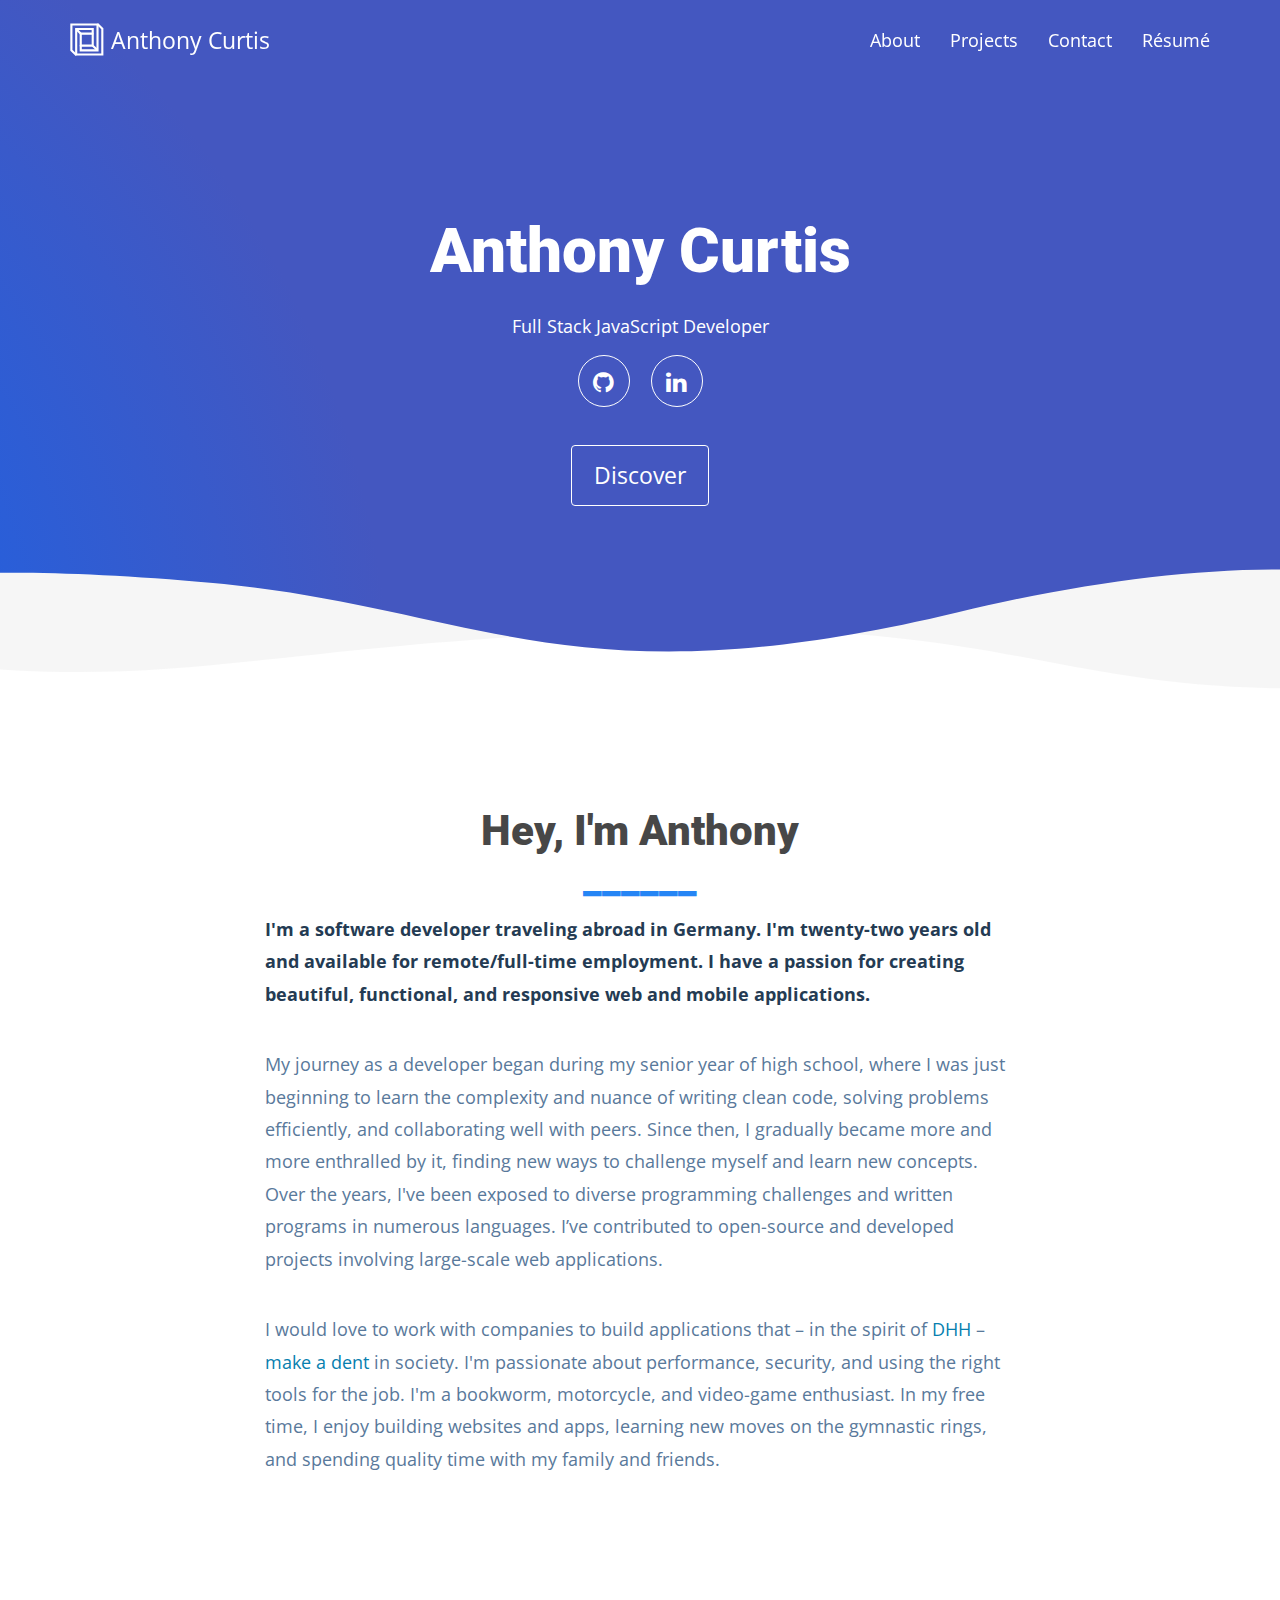
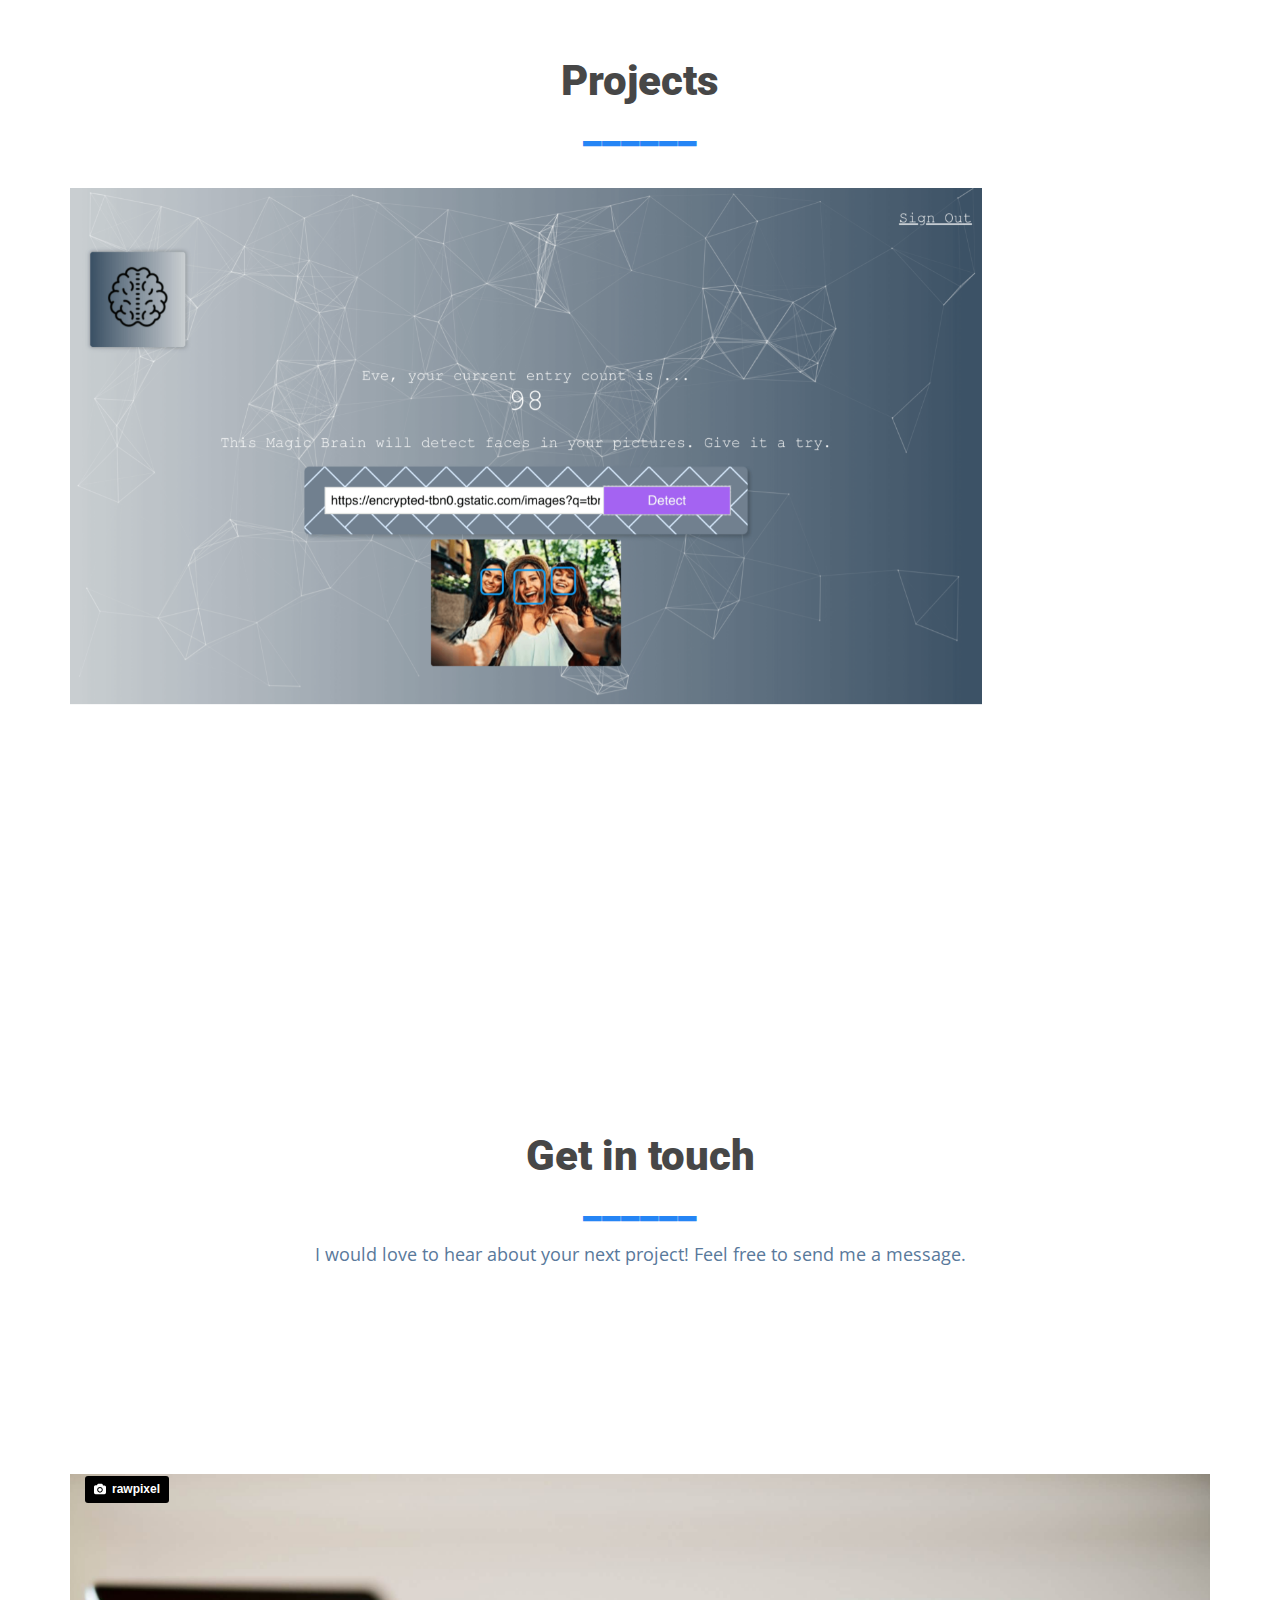
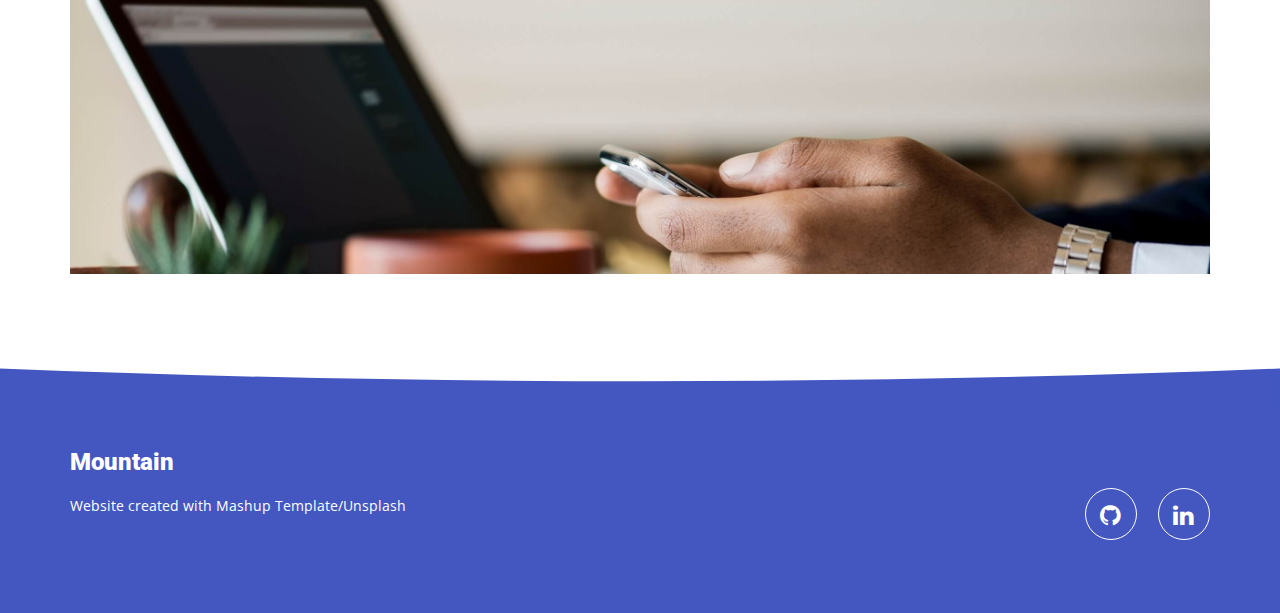
==== commit 7b1af222: "style: Quicken smoothScroll effect so it's not too slow" ====
--- a/index.html
+++ b/index.html
@@ -307,7 +307,7 @@
 </script>
 <script>
 	var scroll = new SmoothScroll('[data-scroll]', {
-    speed: 800,
+    speed: 400,
     speedAsDuration: false,
     easing: 'easeInOutQuad',
   });
--- a/main.css
+++ b/main.css
@@ -1,4 +1,4 @@
-@import url("https://fonts.googleapis.com/css?family=Lato|Open+Sans|Roboto|Source+Sans+Pro&display=swap");
+@import url("https://fonts.googleapis.com/css?family=Open+Sans:400,700|Roboto:700&display=swap");
 @import url("https://maxcdn.bootstrapcdn.com/font-awesome/4.7.0/css/font-awesome.min.css");
 
 hr,
@@ -110,6 +110,7 @@
 optgroup,
 strong {
   font-weight: 700;
+  color: #243b53;
 }
 
 dfn {
@@ -362,7 +363,7 @@
 }
 
 body {
-  font-family: Hind Siliguri, Helvetica, Arial, sans-serif;
+  font-family: "Open Sans", sans-serif;
   font-size: 18px;
   line-height: 1.42857;
   color: #838383;
@@ -378,7 +379,7 @@
 }
 
 a {
-  color: #1763e9;
+  color: #077faf;
   text-decoration: none;
 }
 
@@ -459,7 +460,7 @@
 h4,
 h5,
 h6 {
-  font-family: Martel, Times New Roman, Times, serif;
+  font-family: "Roboto", "Open Sans", sans-serif;
   font-weight: 900;
   line-height: 1.1;
   color: #474747;
@@ -546,12 +547,12 @@
 
 .h1,
 h1 {
-  font-size: 59px;
+  font-size: 62px;
 }
 
 .h2,
 h2 {
-  font-size: 31px;
+  font-size: 42px;
 }
 
 .h3,
@@ -573,7 +574,8 @@
 
 p {
   margin: 0 0 12.5px;
-  color: #595959;
+  color: #59799b;
+  line-height: 1.8;
 }
 
 .lead {
@@ -5067,7 +5069,7 @@
   width: 20px;
   height: 20px;
   line-height: 1;
-  font-family: serif;
+  font-family: sans-serif;
 }
 
 .carousel-control .icon-prev:before {
@@ -5595,7 +5597,7 @@
 h4 {
   color: #838383;
   font-weight: 300;
-  font-family: Hind Siliguri, Helvetica, Arial, sans-serif;
+  font-family: "Roboto", "Open Sans", sans-serif;
 }
 
 img[data-action="zoom"] {
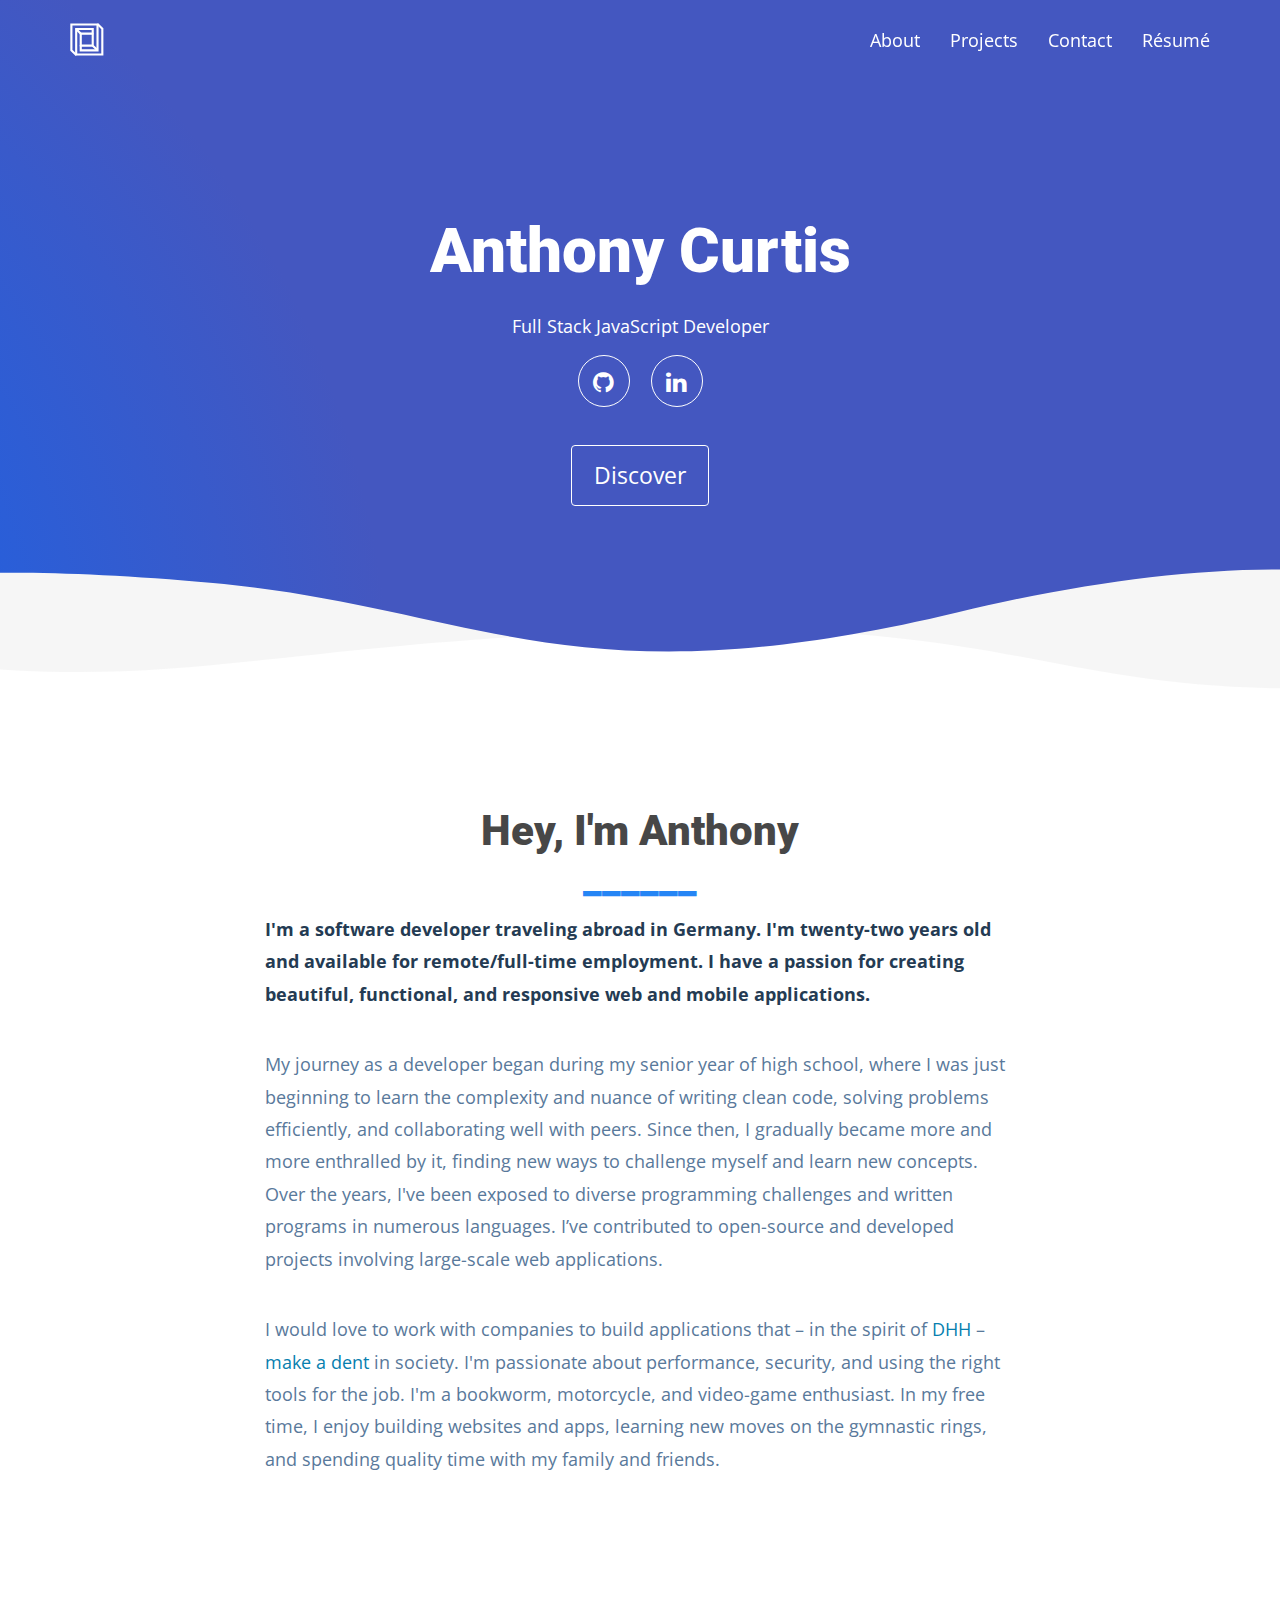
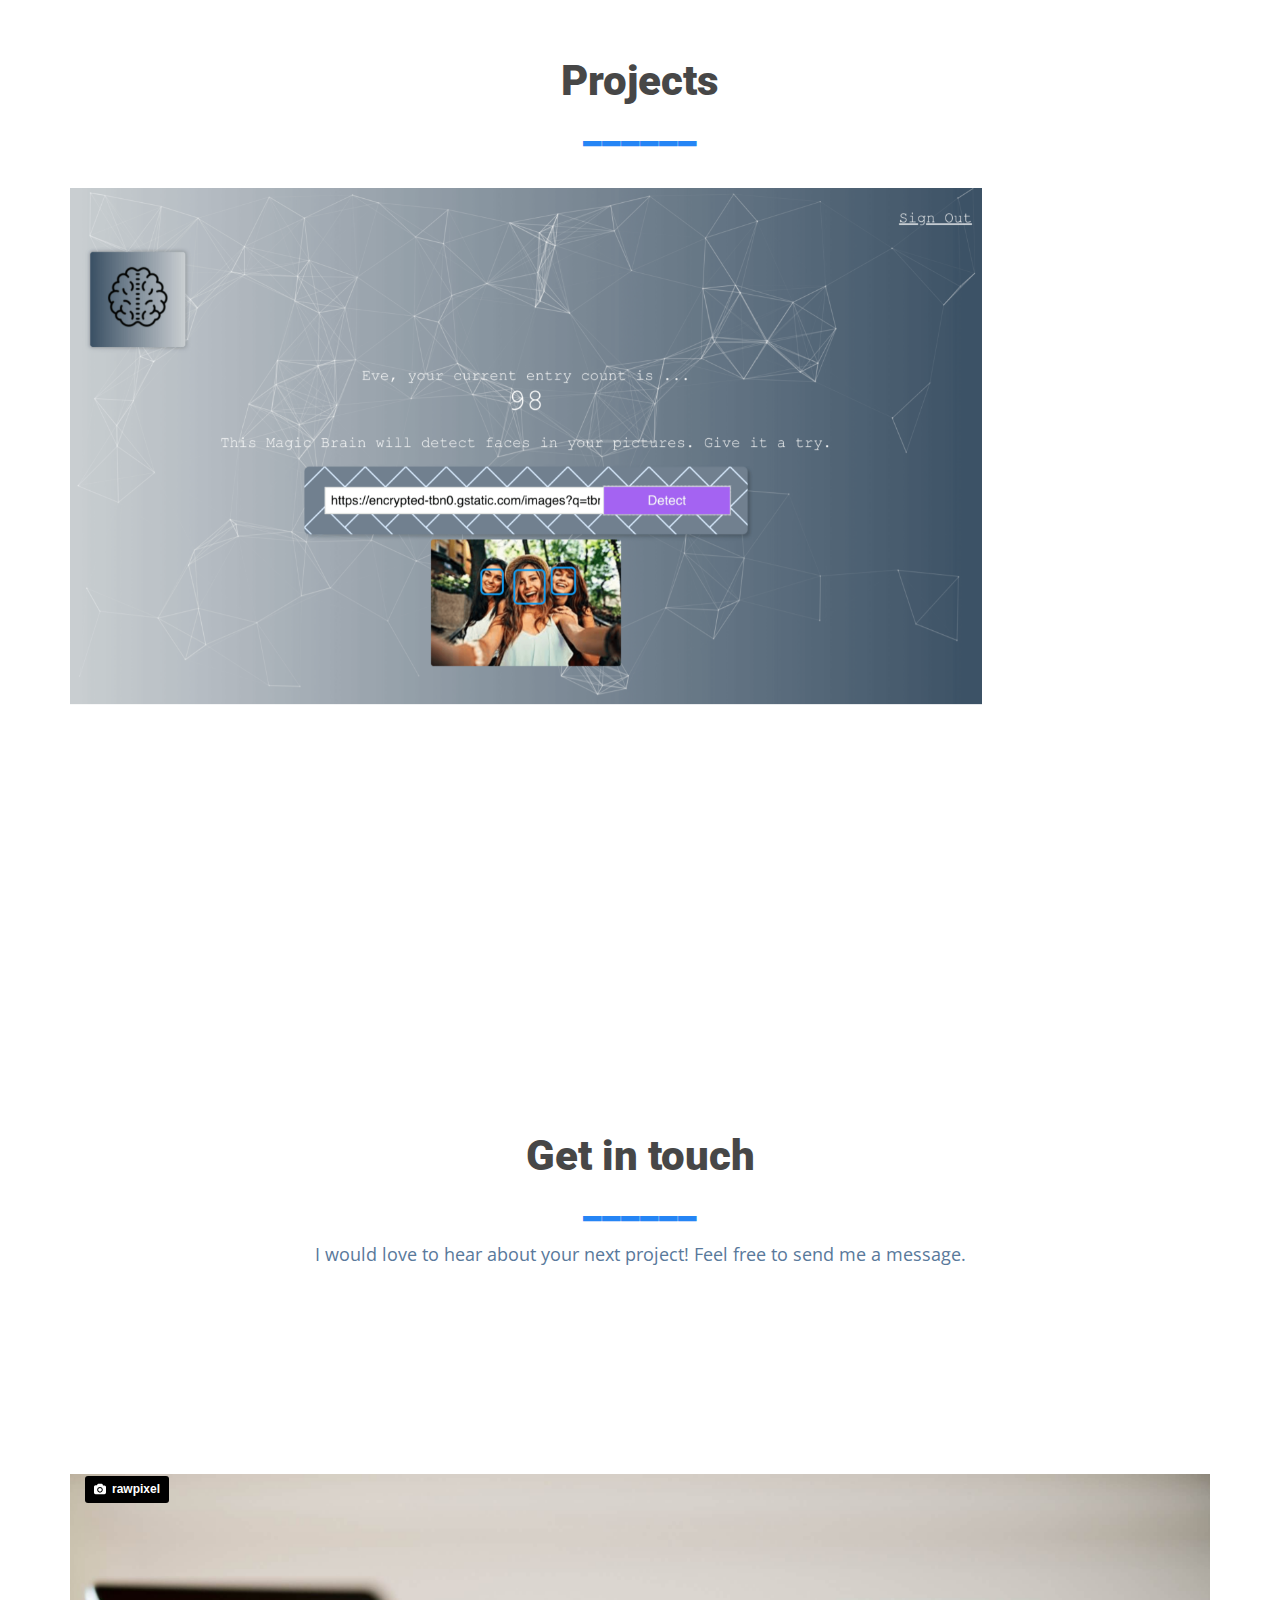
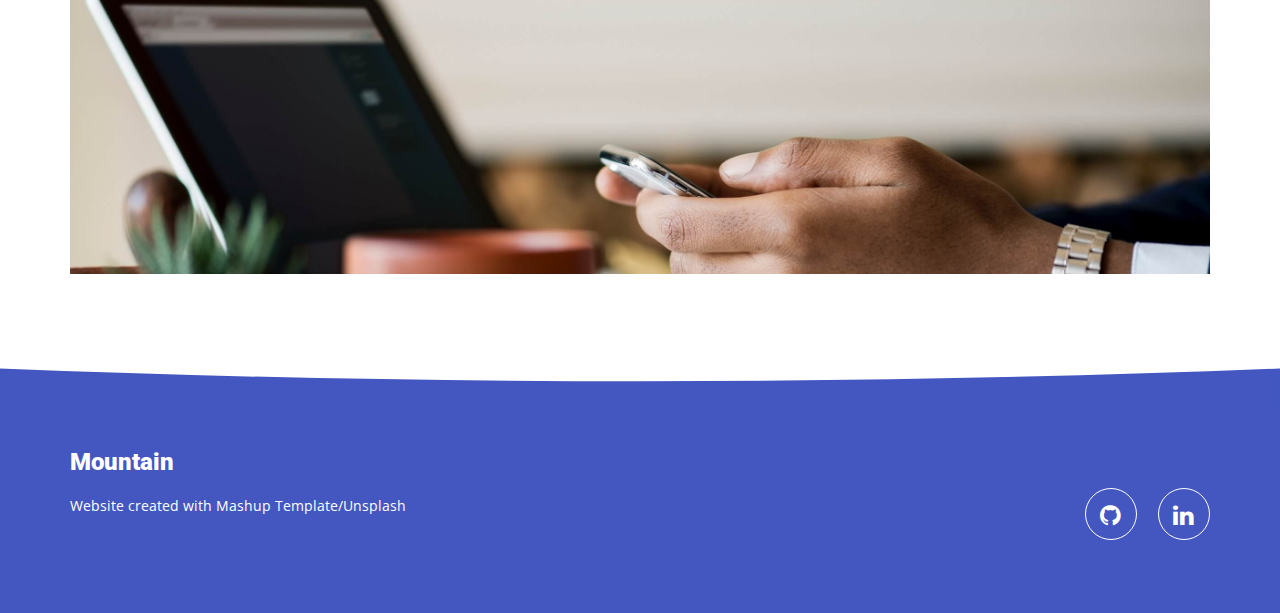
==== commit 20a6d49b: "feat: Remove my name from navbar-logo/brand" ====
--- a/index.html
+++ b/index.html
@@ -33,8 +33,7 @@
           <span class="icon-bar"></span>
         </button>
         <a class="navbar-brand" data-scroll href="#home" title="Navbar icon takes you to the home / beginning of website">
-          <img src="./assets/images/mashup-icon.svg" class="navbar-logo-img" alt="">
-          Anthony Curtis
+          <img src="./assets/images/mashup-icon.svg" class="navbar-logo-img" alt="navbar-logo">
         </a>
       </div>
 
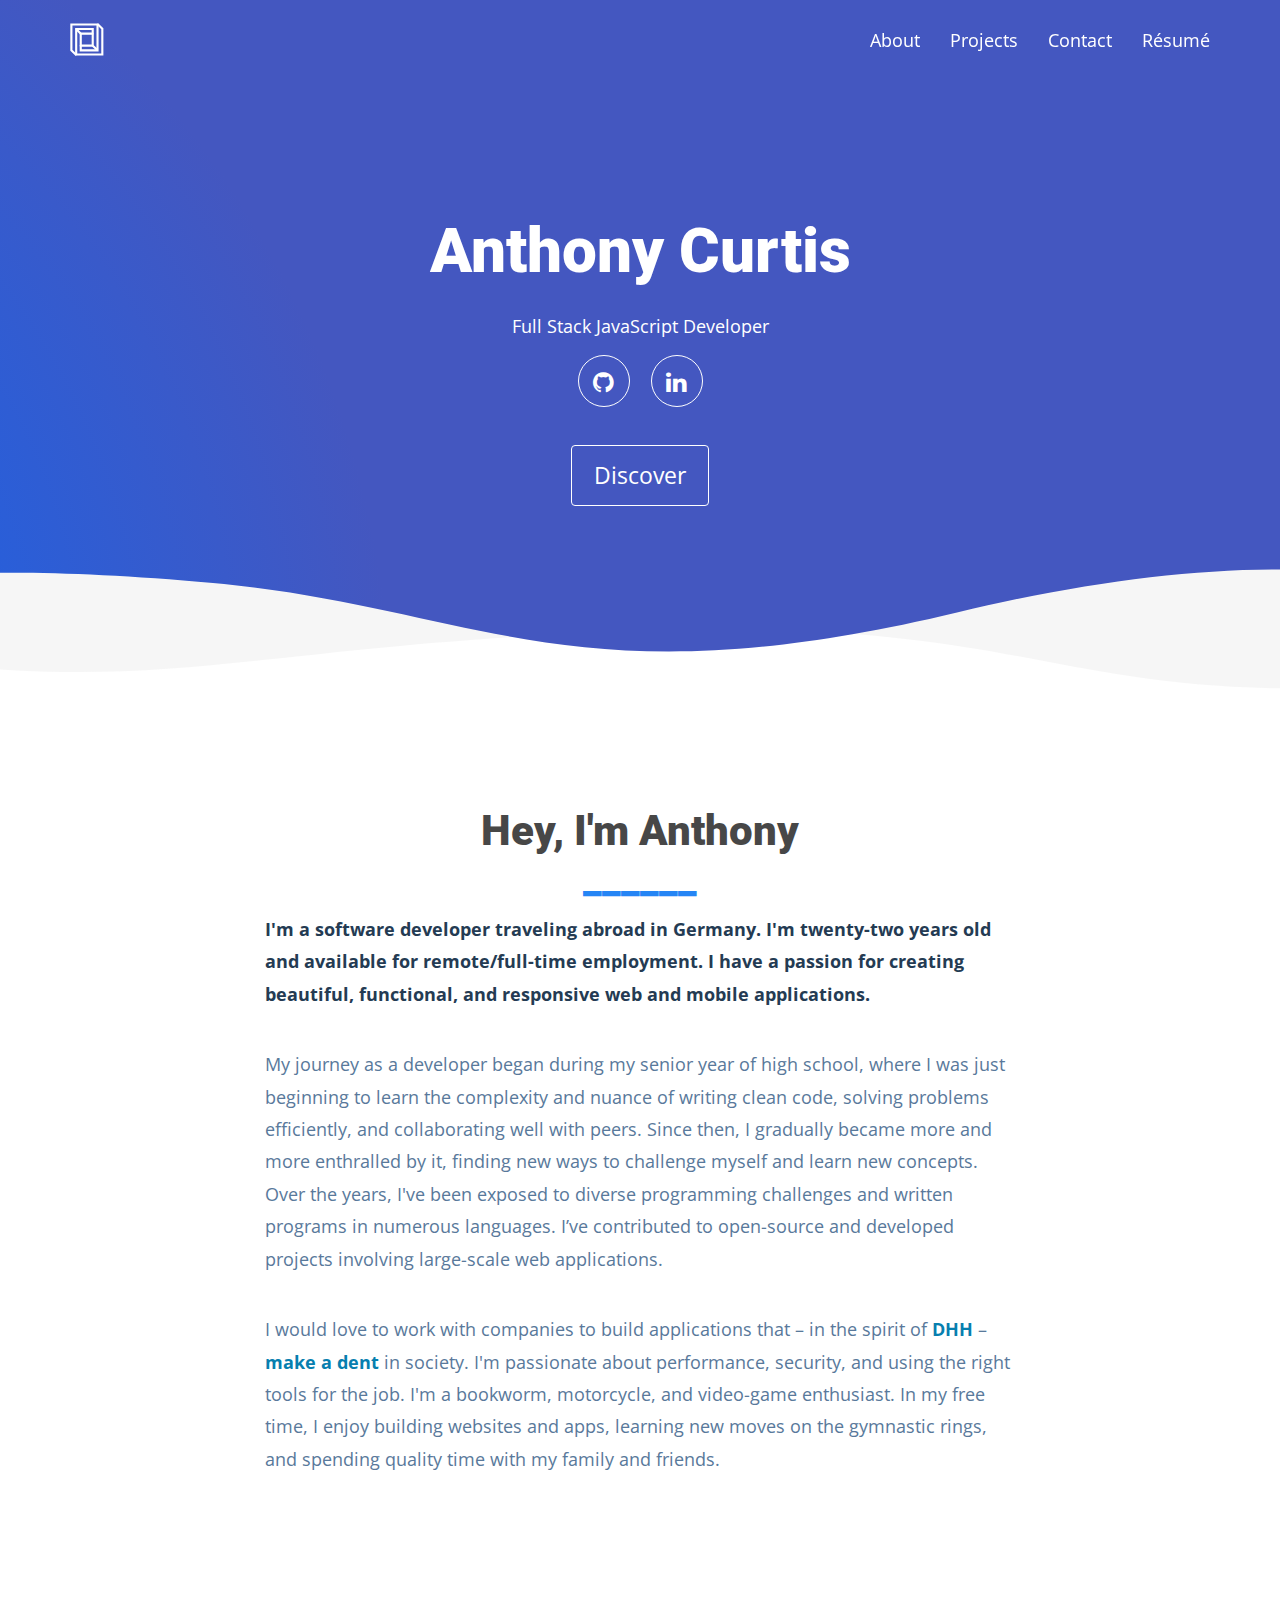
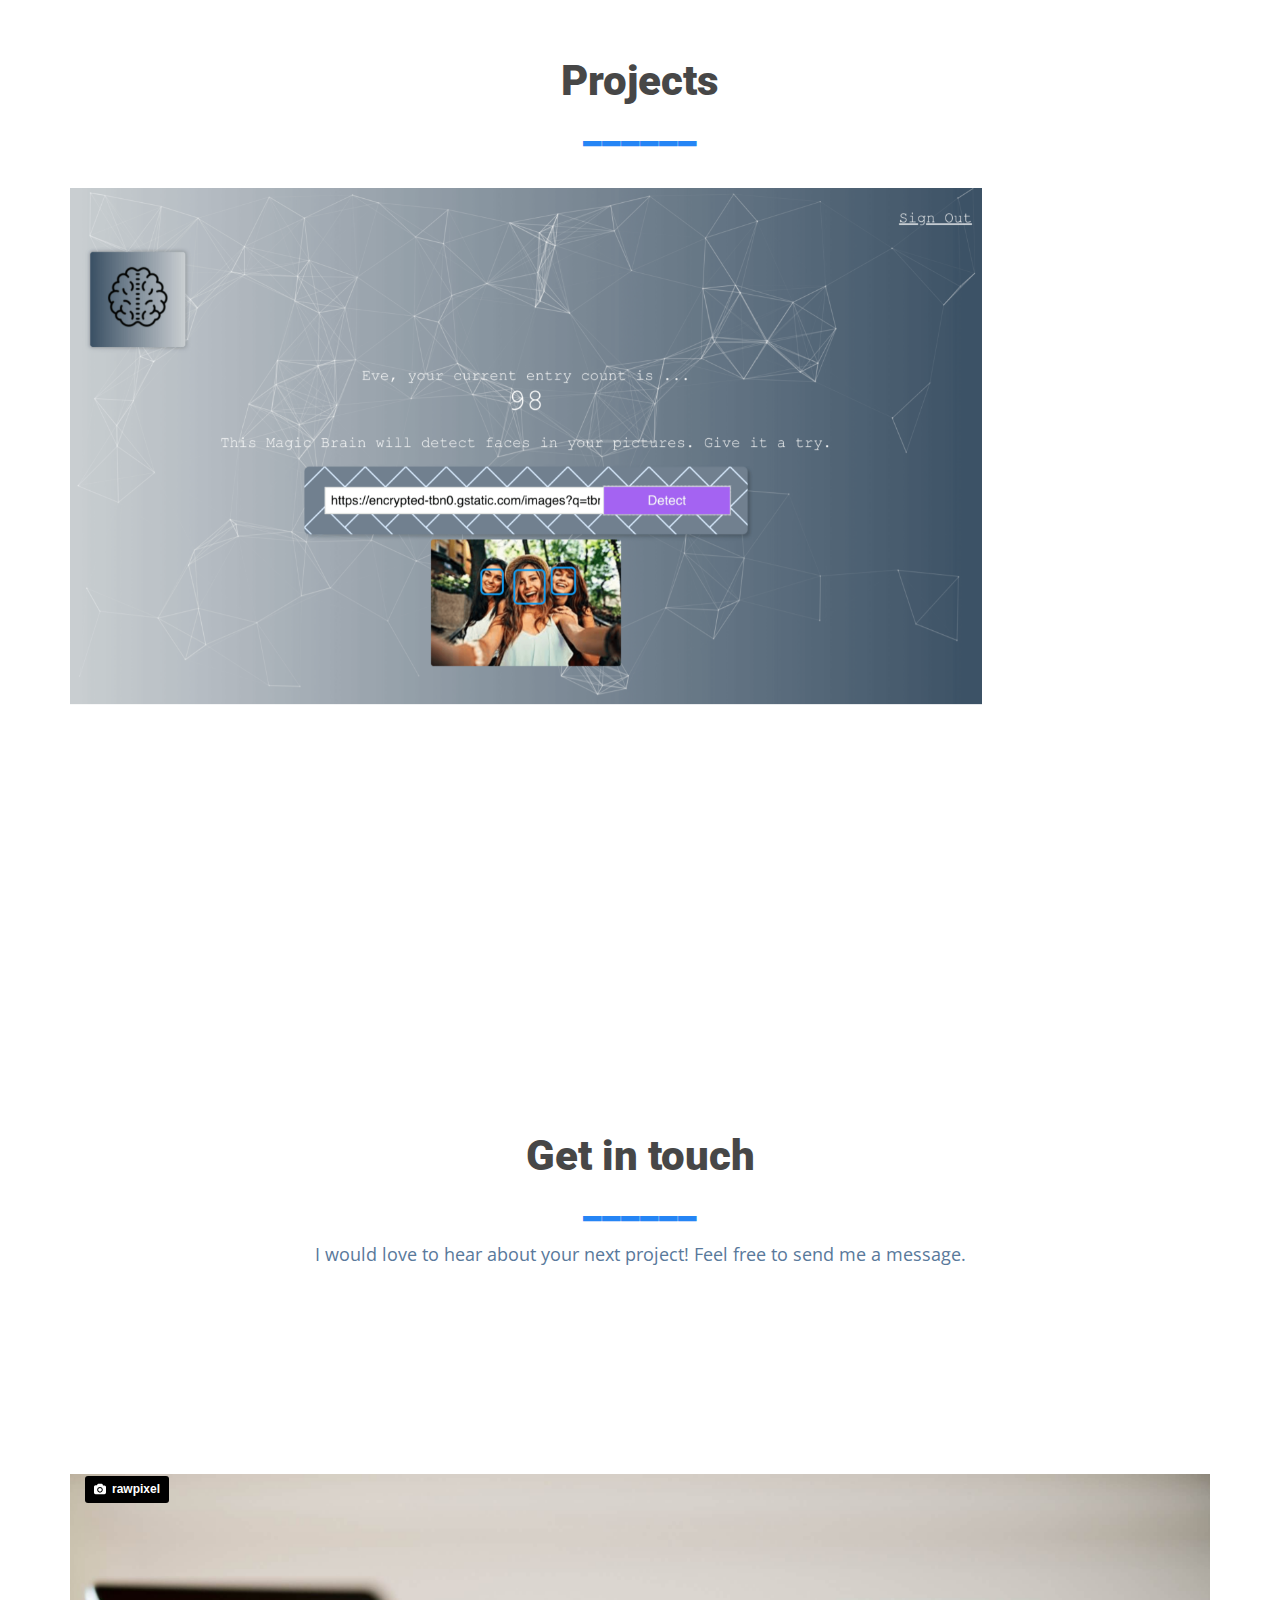
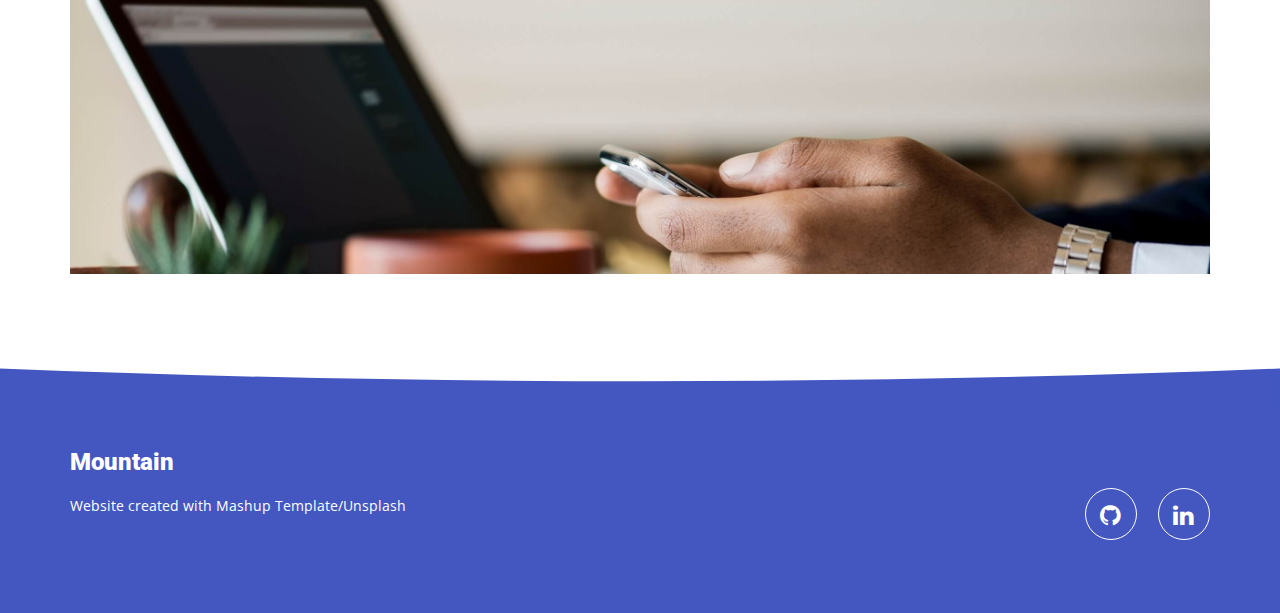
==== commit 369593cb: "style: Make about links bolder to really stand out more" ====
--- a/index.html
+++ b/index.html
@@ -94,7 +94,15 @@
              <br>
              <br> -->
              <p class="text-left">
-               I would love to work with companies to build applications that – in the spirit of <a href="http://david.heinemeierhansson.com/" target="_blank" rel="noreferrer">DHH</a> – <a href="https://signalvnoise.com/posts/3972-reconsider" target="_blank" rel="noreferrer">make a dent</a> in society. I'm passionate about performance, security, and using the right tools for the job. I'm a bookworm, motorcycle, and video-game enthusiast. In my free time, I enjoy building websites and apps, learning new moves on the gymnastic rings, and spending quality time with my family and friends.
+               I would love to work with companies to build applications that – in the spirit of 
+               <strong>
+                 <a href="http://david.heinemeierhansson.com/" target="_blank" rel="noreferrer" class="about__links">DHH</a>
+               </strong>
+                – 
+                <strong>
+                  <a href="https://signalvnoise.com/posts/3972-reconsider" target="_blank" rel="noreferrer" class="about__links">make a dent</a>
+                </strong>
+                 in society. I'm passionate about performance, security, and using the right tools for the job. I'm a bookworm, motorcycle, and video-game enthusiast. In my free time, I enjoy building websites and apps, learning new moves on the gymnastic rings, and spending quality time with my family and friends.
              </p>
           </div>
        </div>
--- a/main.css
+++ b/main.css
@@ -4153,12 +4153,44 @@
   font-size: 23px;
   line-height: 25px;
   height: 80px;
-}
-
-.navbar-brand:focus,
+  position: relative;
+}
+
+/* .navbar-brand:focus,
 .navbar-brand:hover {
   text-decoration: none;
   transform: scale(1.12);
+} */
+.navbar-brand::before,
+.navbar-brand::after {
+  content: "";
+  position: absolute;
+  top: 0;
+  bottom: 0;
+  width: 2px;
+  background-color: white;
+  transform: scaleY(0);
+  transition: transform 0.5s ease;
+}
+.navbar-brand::before {
+  left: -12px;
+  top: 10px;
+  height: 80%;
+  transform-origin: center top;
+}
+.navbar-brand:hover::before {
+  transform-origin: center bottom;
+  transform: scaleY(1);
+}
+.navbar-brand::after {
+  right: -12px;
+  top: 10px;
+  height: 80%;
+  transform-origin: center bottom;
+}
+.navbar-brand:hover::after {
+  transform-origin: center top;
+  transform: scaleY(1);
 }
 
 .navbar-brand > img {
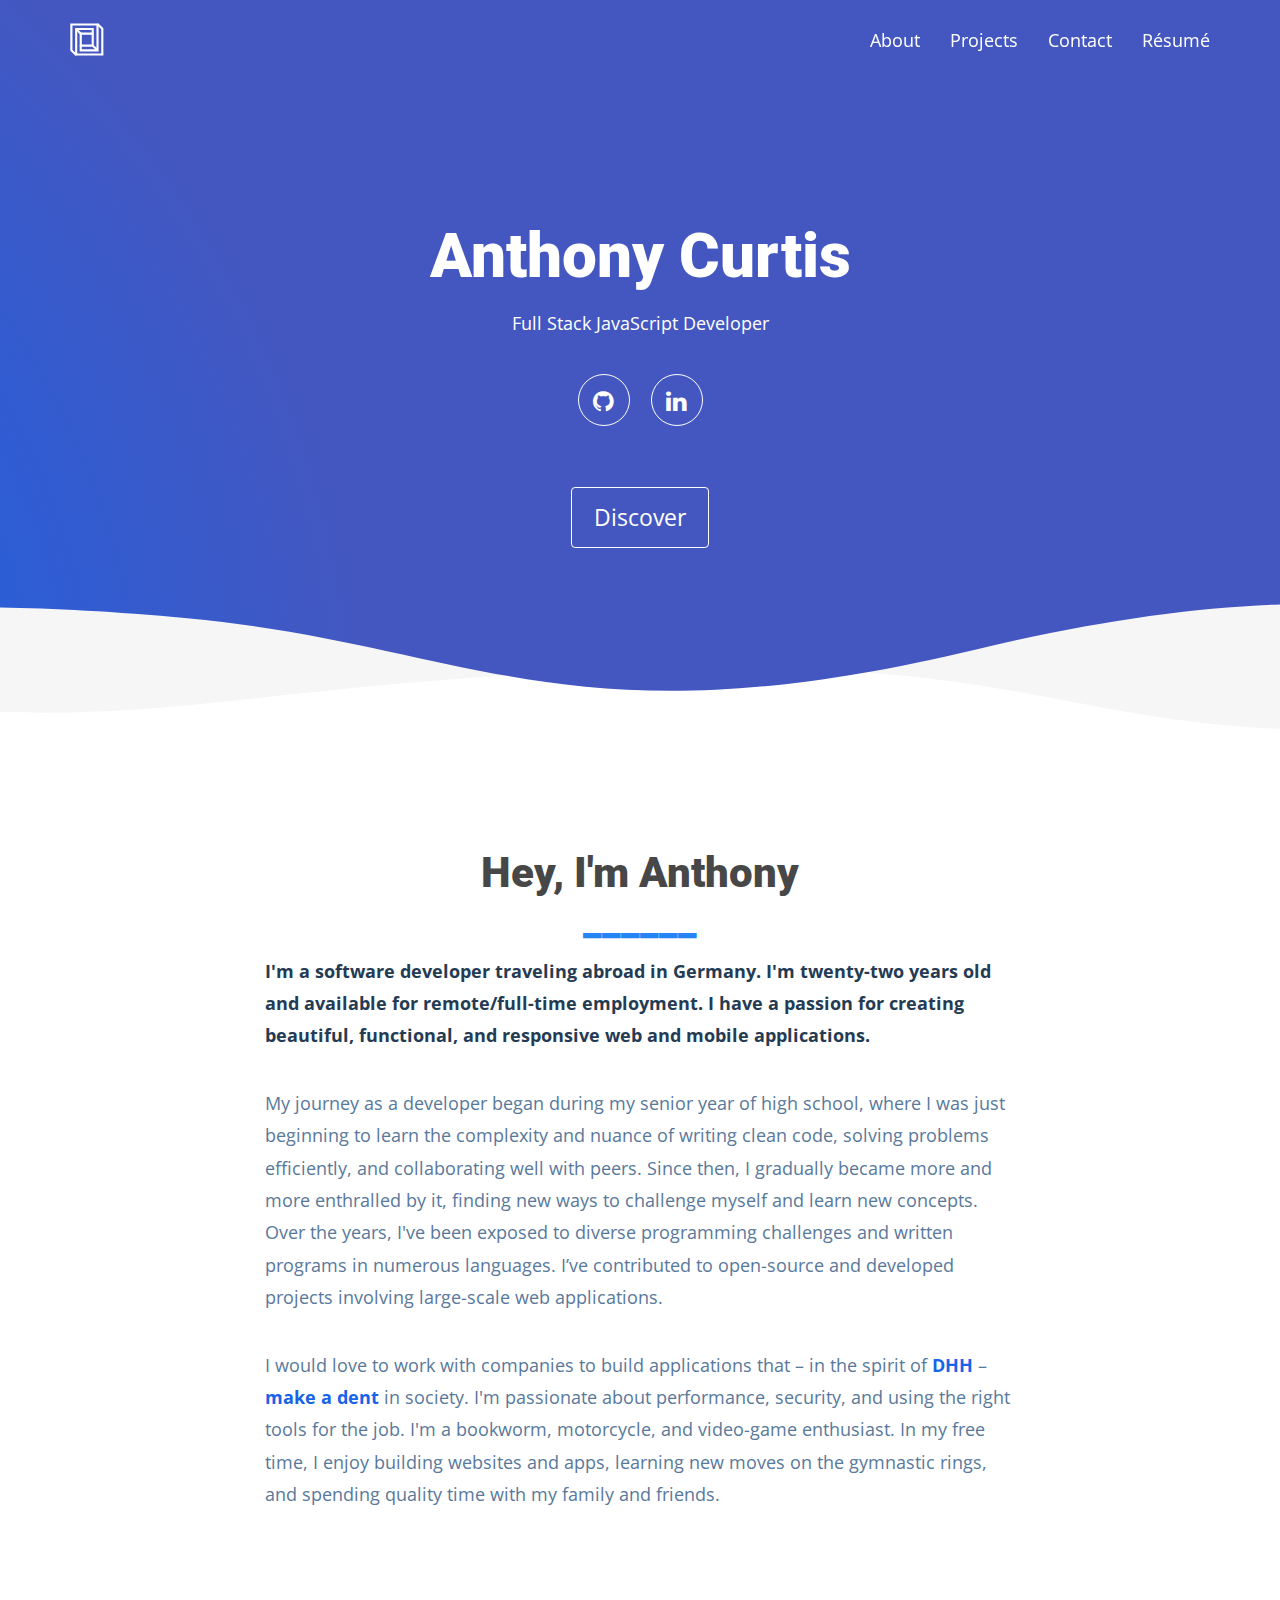
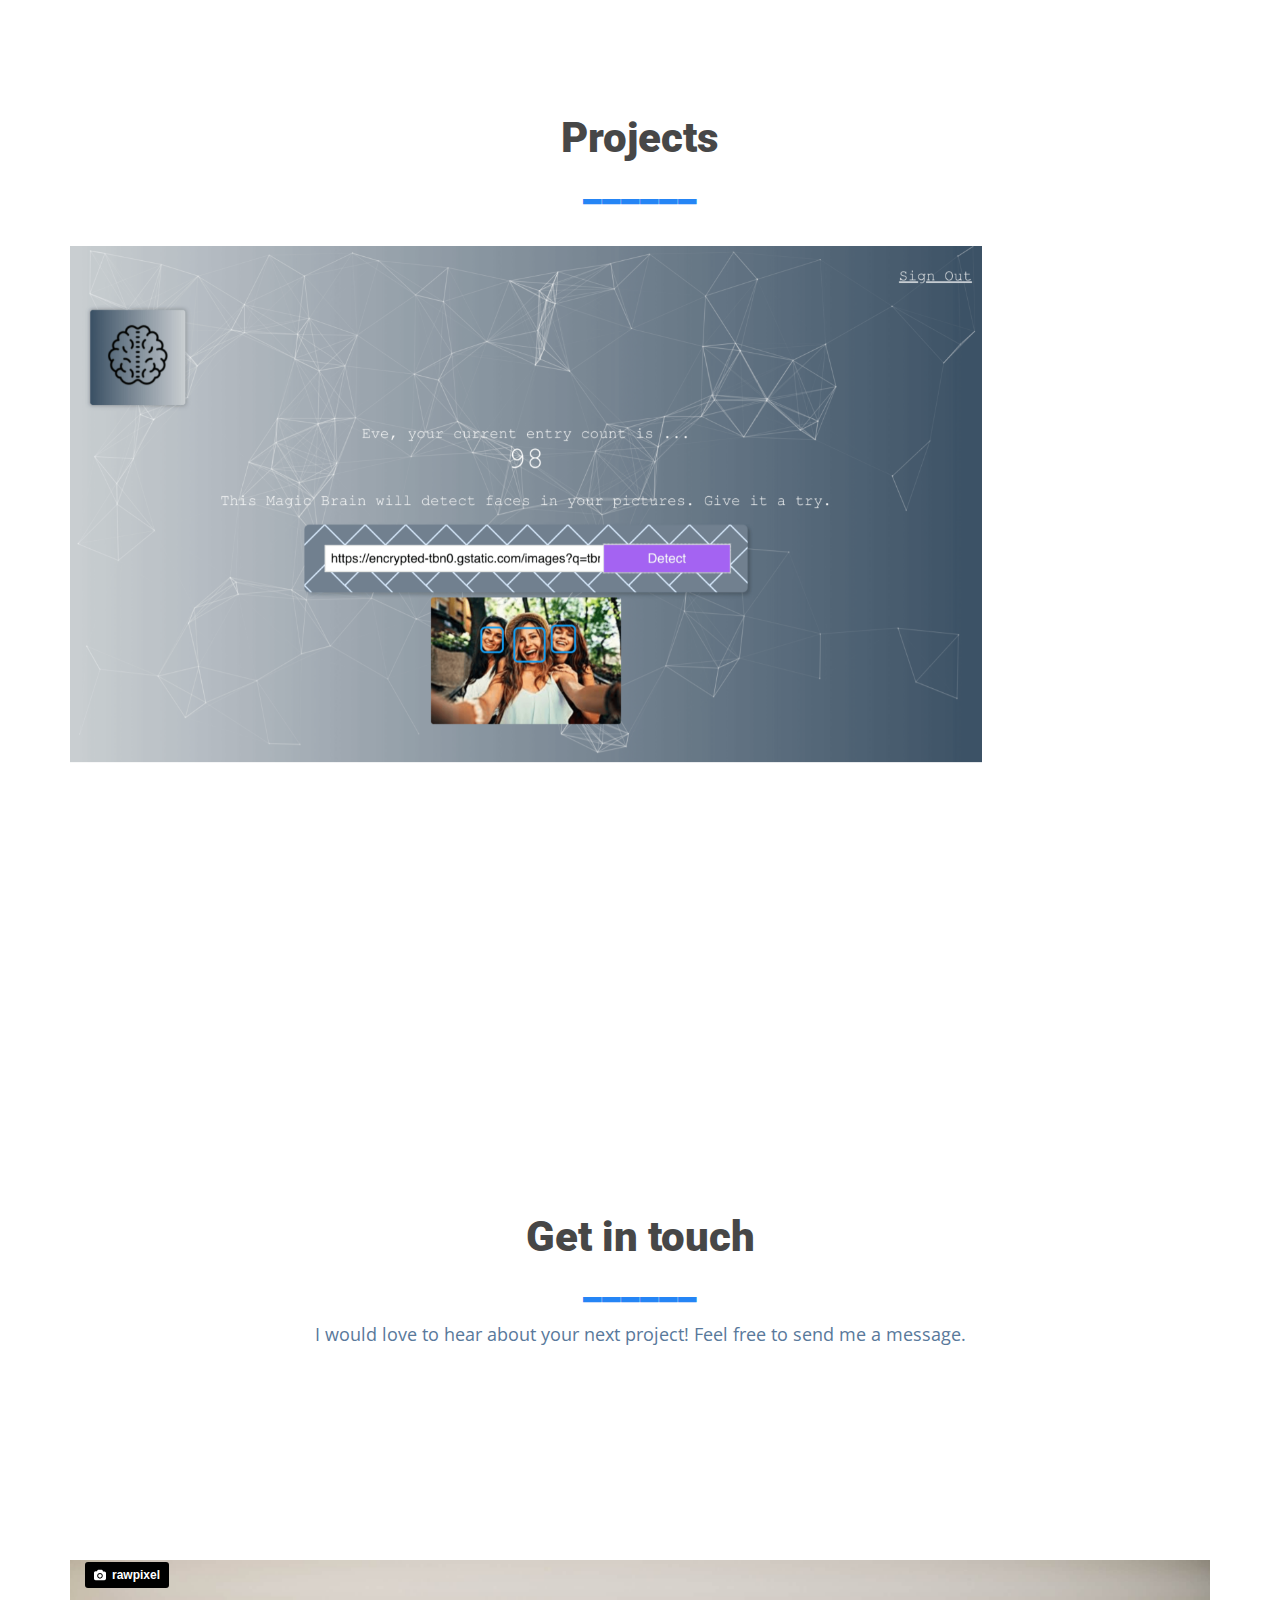
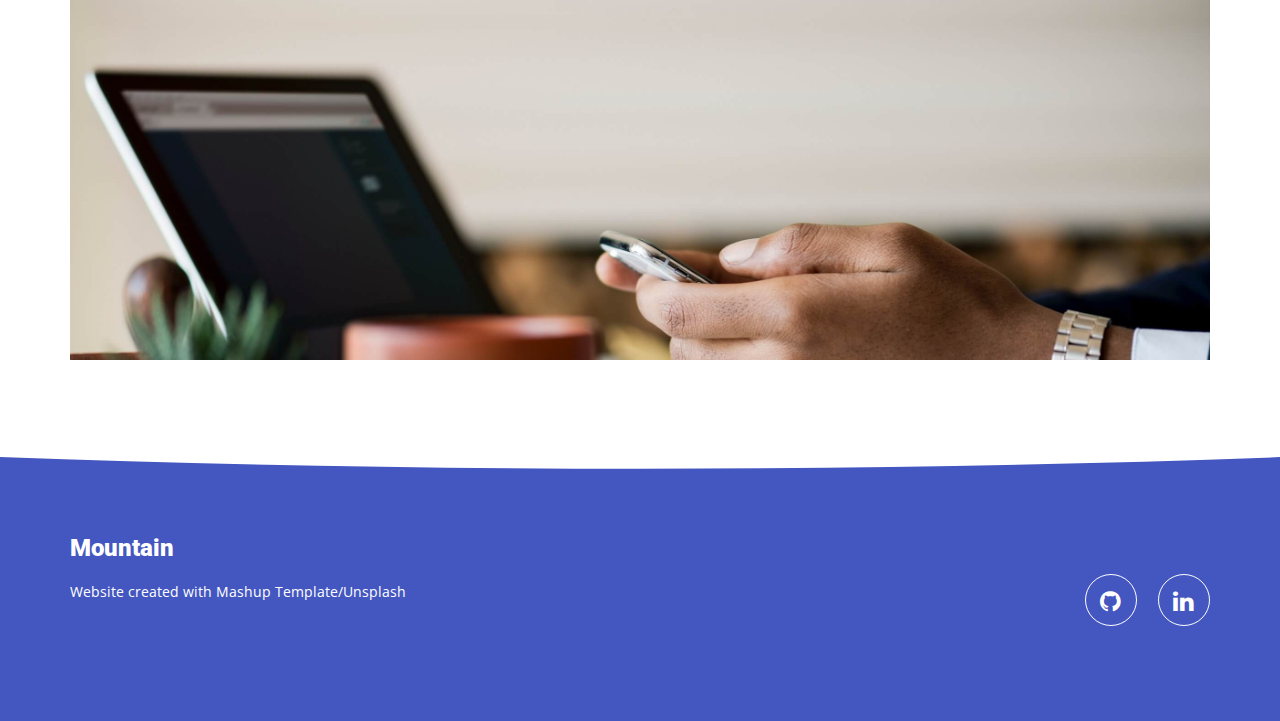
==== commit d03b2cdd: "style: Give all <p> some much needed bottom margin" ====
--- a/index.html
+++ b/index.html
@@ -82,11 +82,10 @@
           <div class="text-center">
             <h2 style="margin-top:5rem">Hey, I'm Anthony</h2>
             <p class="text-left"><strong>I'm a software developer traveling abroad in Germany. I'm twenty-two years old and available for remote/full-time employment. I have a passion for creating beautiful, functional, and responsive web and mobile applications.</strong></p>
-            <br>
+
             <p class="text-left">
               My journey as a developer began during my senior year of high school, where I was just beginning to learn the complexity and nuance of writing clean code, solving problems efficiently, and collaborating well with peers. Since then, I gradually became more and more enthralled by it, finding new ways to challenge myself and learn new concepts. Over the years, I've been exposed to diverse programming challenges and written programs in numerous languages. I’ve contributed to open-source and developed projects involving large-scale web applications.
             </p>
-            <br>
             <!-- I've always been drawn to the overlap between design and development; an infusion of beauty and functionality. 
             <br>
             <br>
--- a/main.css
+++ b/main.css
@@ -118,7 +118,7 @@
 }
 
 h1 {
-  margin: 0.67em 0;
+  margin-top: 0.67em;
 }
 
 mark {
@@ -379,13 +379,13 @@
 }
 
 a {
-  color: #077faf;
+  color: #1763e9;
   text-decoration: none;
 }
 
 a:focus,
 a:hover {
-  color: #1045a4;
+  color: #0066ff;
   text-decoration: underline;
 }
 
@@ -573,7 +573,7 @@
 }
 
 p {
-  margin: 0 0 12.5px;
+  margin: 0 0 35px;
   color: #59799b;
   line-height: 1.8;
 }
@@ -2868,7 +2868,6 @@
 .btn:hover {
   color: #fff;
   text-decoration: none;
-  transform: scale(1.15);
 }
 
 .btn.active,
@@ -2900,7 +2899,6 @@
   color: #fff;
   background-color: transparent;
   border-color: #bfbfbf;
-  transform: scale(1.15);
 }
 
 .btn-default.active,
@@ -2910,7 +2908,6 @@
   color: #4458bf;
   background-color: #fff;
   border-color: #e0e0e0;
-  transform: scale(1.15);
 }
 
 .btn-default.active.focus,
@@ -4156,11 +4153,6 @@
   position: relative;
 }
 
-/* .navbar-brand:focus,
-.navbar-brand:hover {
-  text-decoration: none;
-  transform: scale(1.12);
-} */
 .navbar-brand::before,
 .navbar-brand::after {
   content: "";
@@ -5605,7 +5597,7 @@
 
 .h1,
 h1 {
-  margin-bottom: 25px;
+  line-height: 1.25;
 }
 
 .h1:after,
@@ -5687,9 +5679,9 @@
 }
 
 .social-round-icon:hover {
-  background-color: #1763e9;
+  background-color: #5551ff;
   color: #fff;
-  border-color: #1763e9;
+  border-color: #5551ff;
 }
 
 .social-round-icon.white-round-icon {
@@ -5699,7 +5691,7 @@
 
 .social-round-icon.white-round-icon:hover {
   background-color: #fff;
-  color: #1763e9;
+  color: #5551ff;
   border-color: #fff;
 }
 
